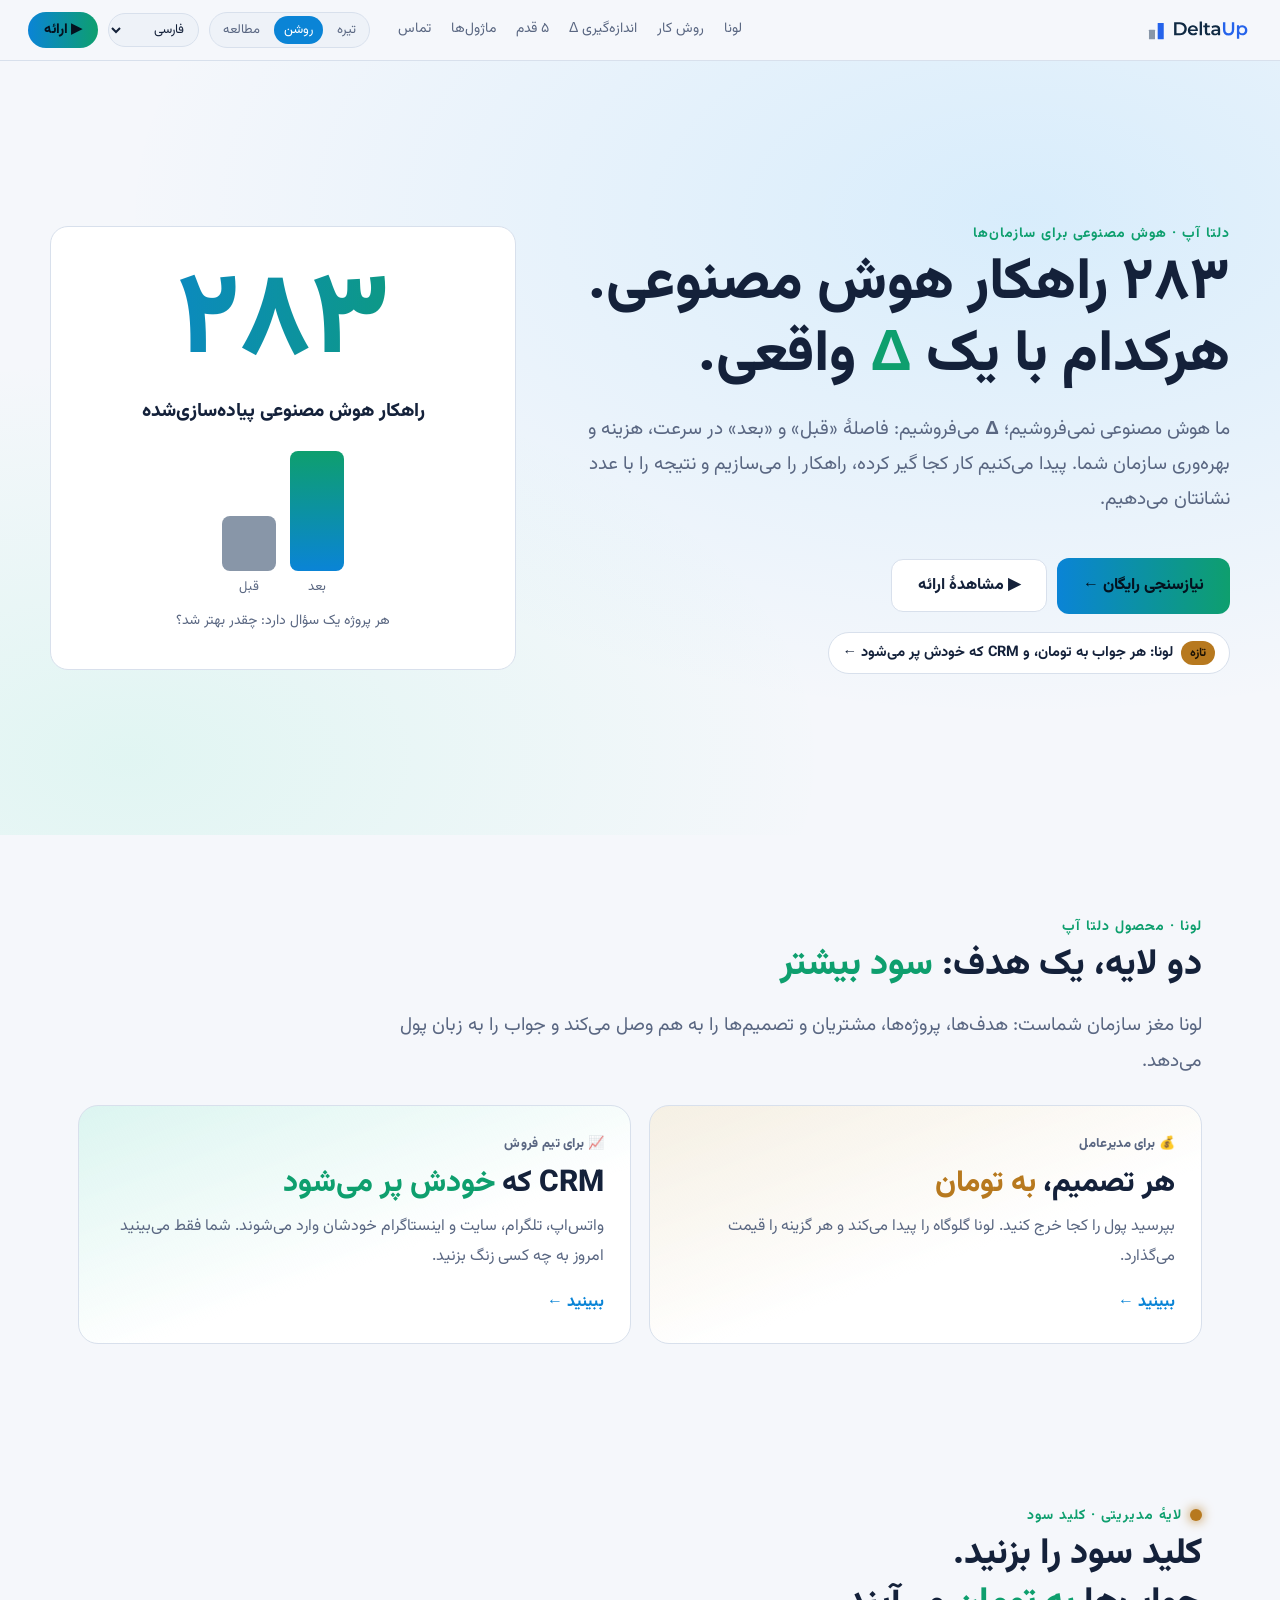
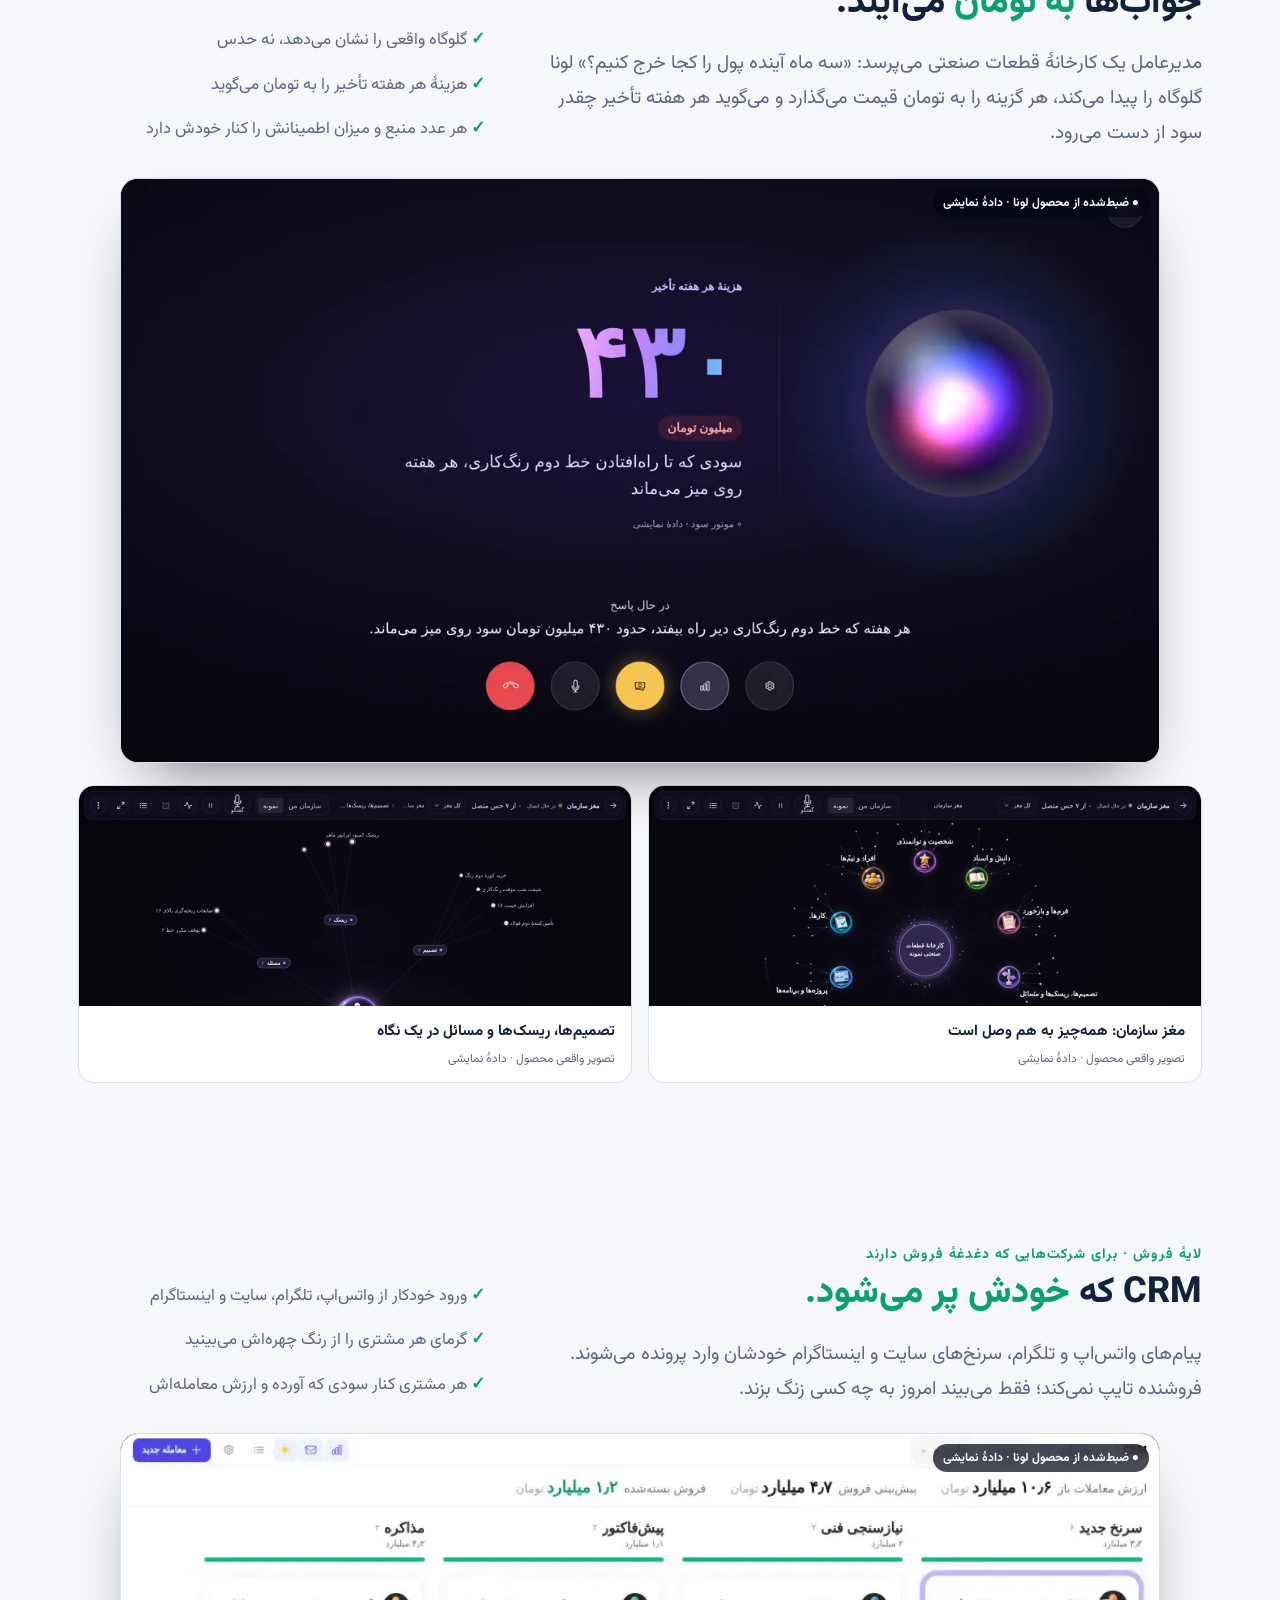
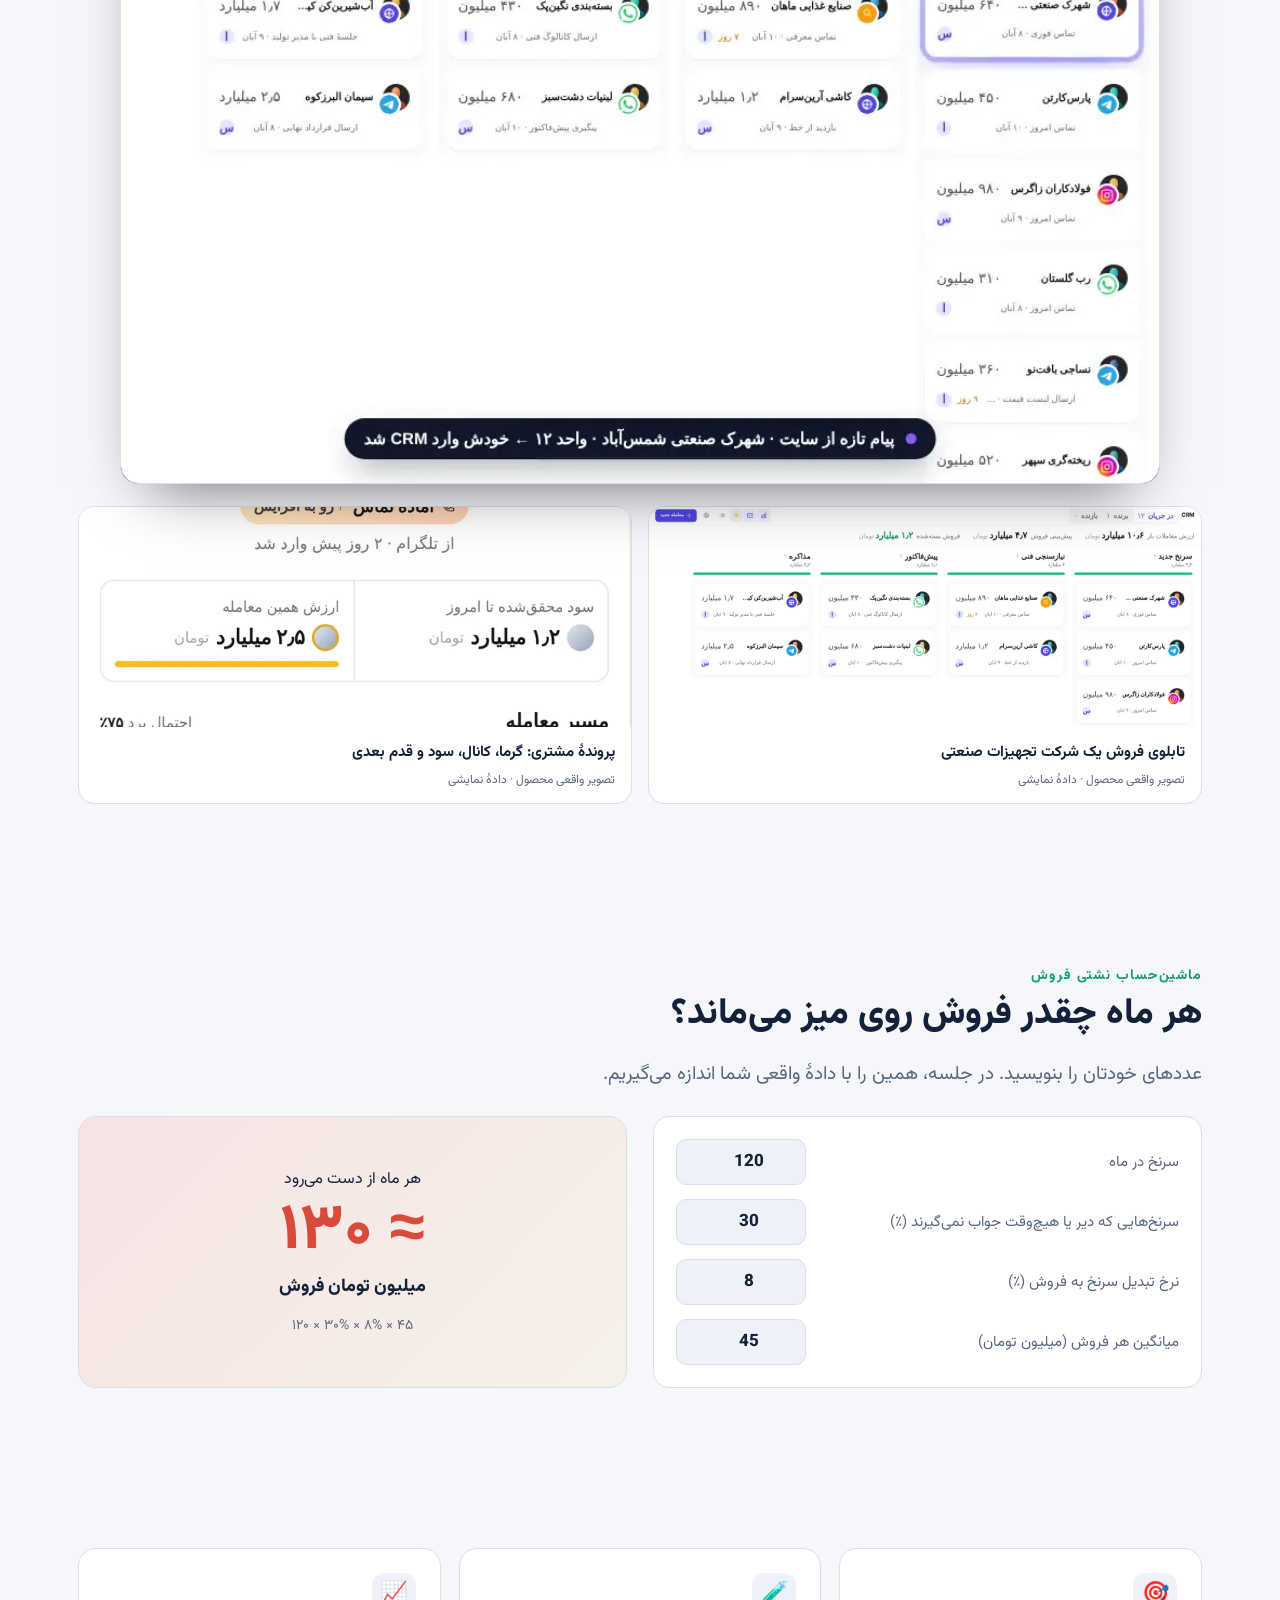
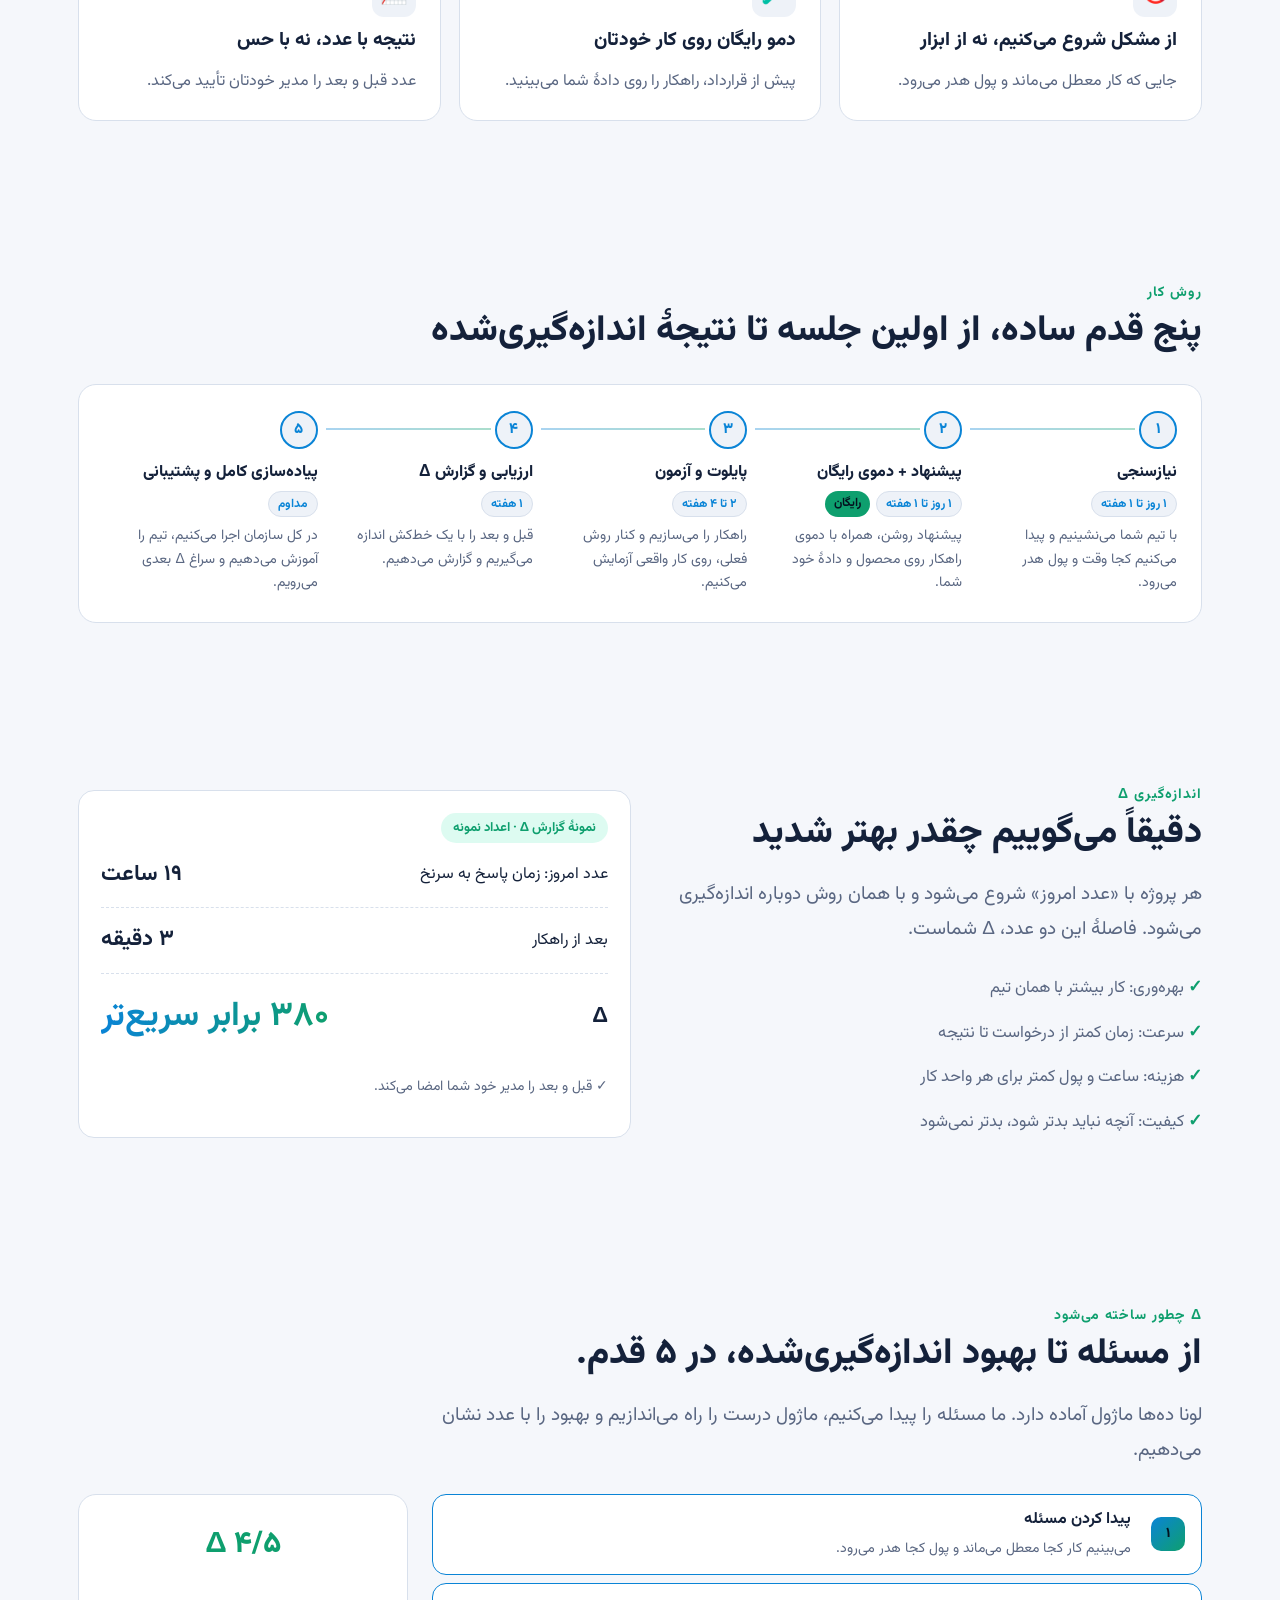
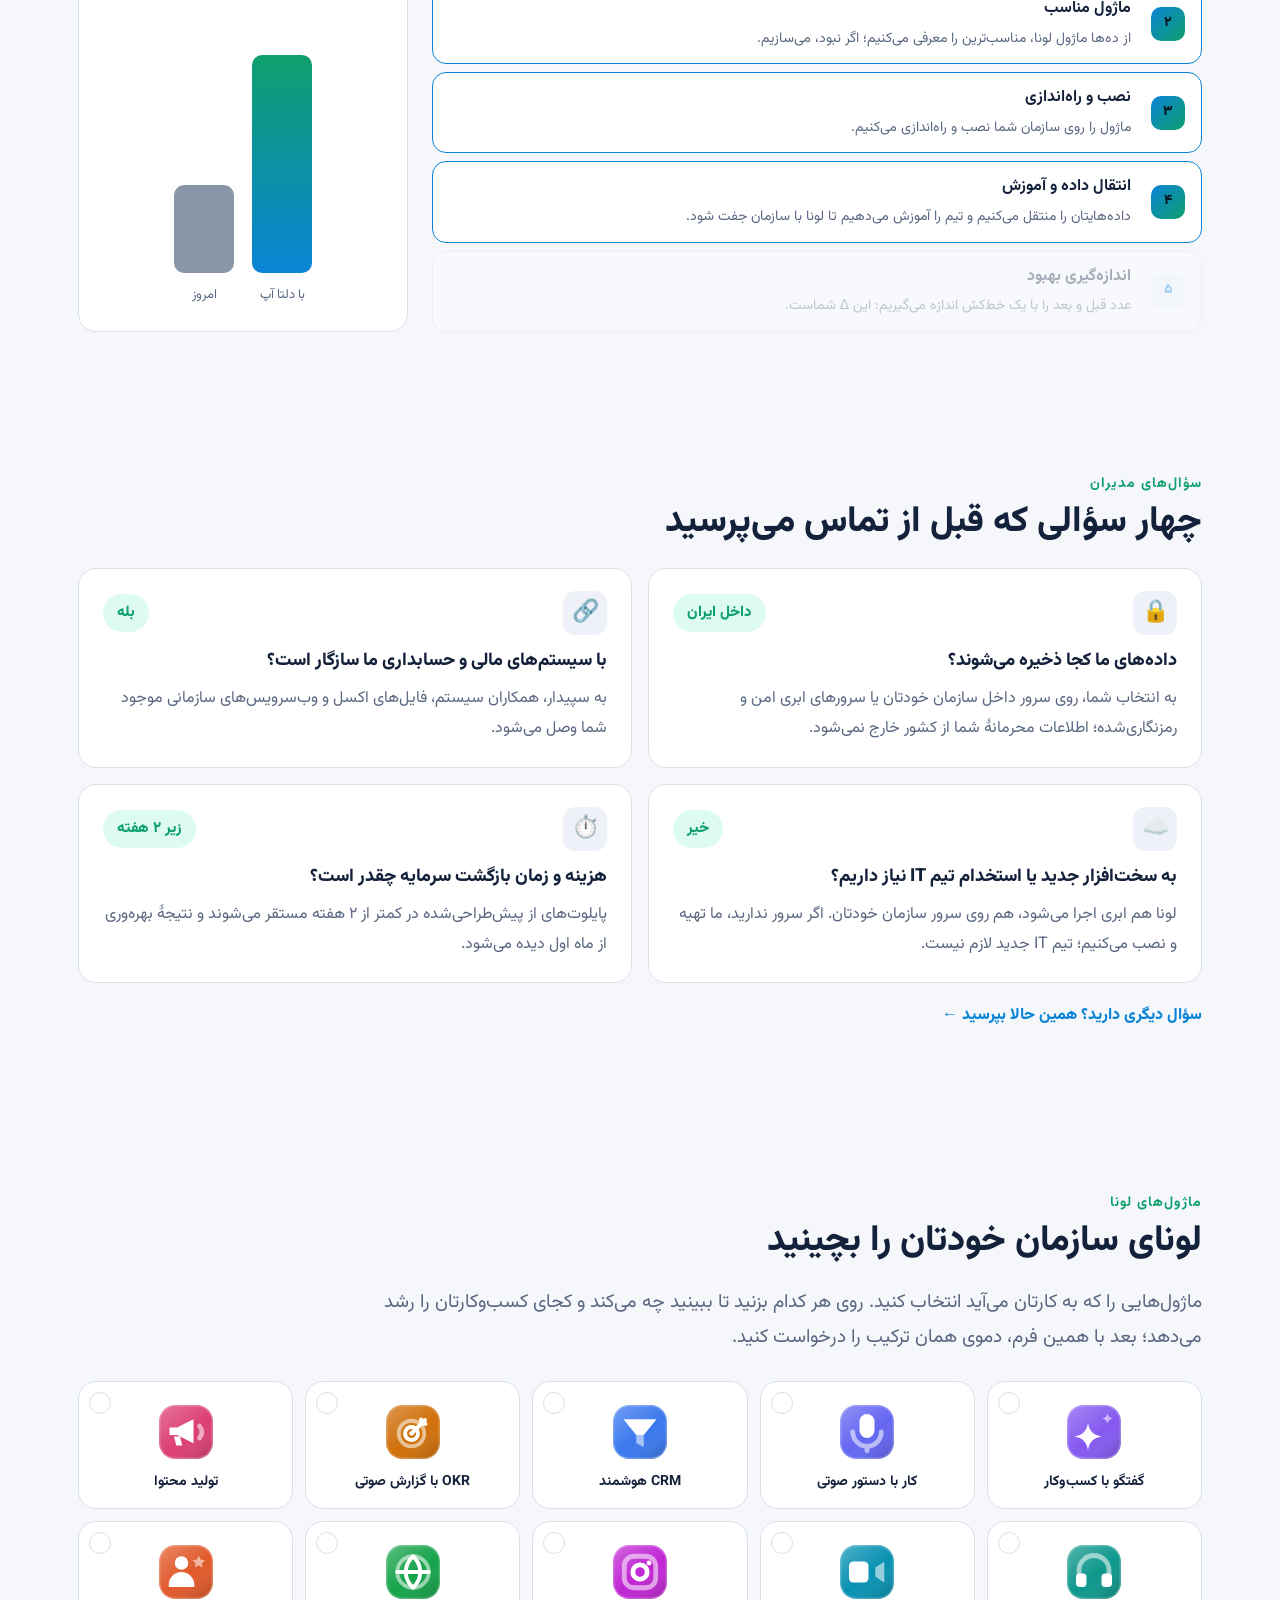
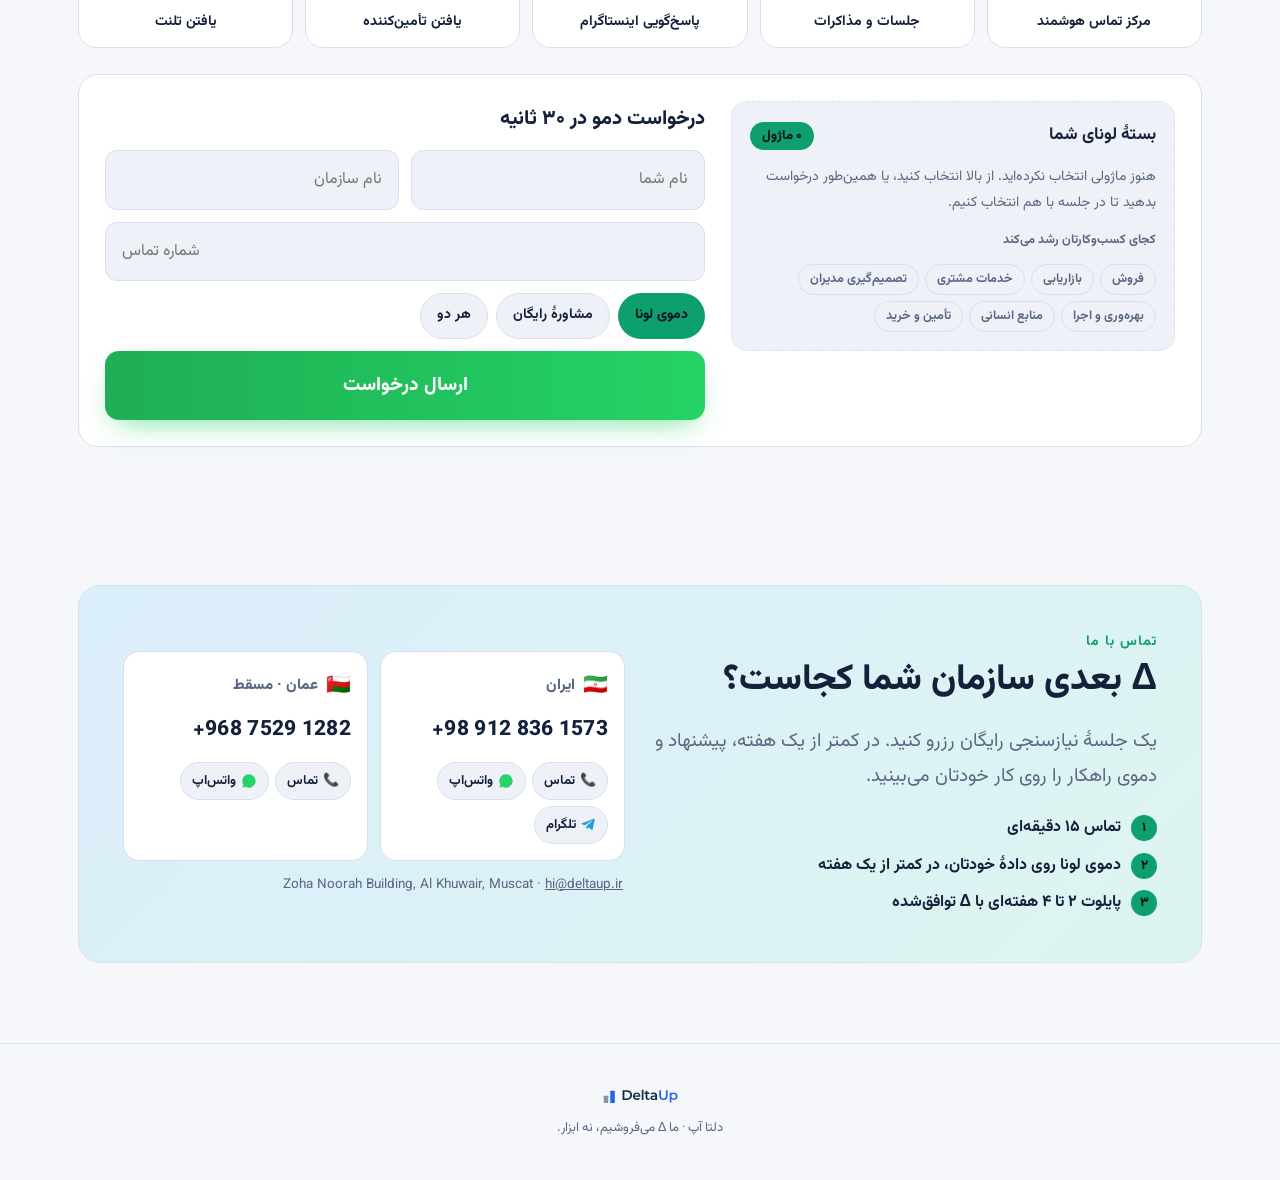
==== index.html @ 380f8ae2 "Home page: pick Luna modules above the demo form The demo form moves out of the contact card into a " ====
<!doctype html>
<html lang="fa" dir="rtl">
<head>
<meta charset="utf-8">
<meta name="viewport" content="width=device-width,initial-scale=1,viewport-fit=cover">
<title>DeltaUp · دلتا آپ</title>
<meta name="theme-color" content="#0b1220">
<style>
@font-face{font-family:"Vazirmatn";font-style:normal;font-display:swap;font-weight:100 900;src:url([data-uri]) format("woff2");unicode-range:U+0600-06FF,U+0750-077F,U+0870-088E,U+0890-0891,U+0897-08E1,U+08E3-08FF,U+200C-200E,U+2010-2011,U+204F,U+2E41,U+FB50-FDFF,U+FE70-FE74,U+FE76-FEFC}
@font-face{font-family:"Vazirmatn";font-style:normal;font-display:swap;font-weight:100 900;src:url([data-uri]) format("woff2");unicode-range:U+0000-00FF,U+0131,U+0152-0153,U+02BB-02BC,U+02C6,U+02DA,U+02DC,U+0304,U+0308,U+0329,U+2000-206F,U+20AC,U+2122,U+2191,U+2193,U+2212,U+2215,U+FEFF,U+FFFD}
@font-face{font-family:"Manrope";font-style:normal;font-display:swap;font-weight:200 800;src:url([data-uri]) format("woff2");unicode-range:U+0000-00FF,U+0131,U+0152-0153,U+02BB-02BC,U+02C6,U+02DA,U+02DC,U+0304,U+0308,U+0329,U+2000-206F,U+20AC,U+2122,U+2191,U+2193,U+2212,U+2215,U+FEFF,U+FFFD}
@font-face{font-family:"IBM Plex Sans";font-style:normal;font-display:swap;font-weight:400;src:url([data-uri]) format("woff2");unicode-range:U+0000-00FF,U+0131,U+0152-0153,U+02BB-02BC,U+02C6,U+02DA,U+02DC,U+0304,U+0308,U+0329,U+2000-206F,U+20AC,U+2122,U+2191,U+2193,U+2212,U+2215,U+FEFF,U+FFFD}
@font-face{font-family:"IBM Plex Sans";font-style:normal;font-display:swap;font-weight:600;src:url([data-uri]) format("woff2");unicode-range:U+0000-00FF,U+0131,U+0152-0153,U+02BB-02BC,U+02C6,U+02DA,U+02DC,U+0304,U+0308,U+0329,U+2000-206F,U+20AC,U+2122,U+2191,U+2193,U+2212,U+2215,U+FEFF,U+FFFD}
@font-face{font-family:"IBM Plex Mono";font-style:normal;font-display:swap;font-weight:400;src:url([data-uri]) format("woff2");unicode-range:U+0000-00FF,U+0131,U+0152-0153,U+02BB-02BC,U+02C6,U+02DA,U+02DC,U+0304,U+0308,U+0329,U+2000-206F,U+20AC,U+2122,U+2191,U+2193,U+2212,U+2215,U+FEFF,U+FFFD}
@font-face{font-family:"IBM Plex Mono";font-style:normal;font-display:swap;font-weight:500;src:url([data-uri]) format("woff2");unicode-range:U+0000-00FF,U+0131,U+0152-0153,U+02BB-02BC,U+02C6,U+02DA,U+02DC,U+0304,U+0308,U+0329,U+2000-206F,U+20AC,U+2122,U+2191,U+2193,U+2212,U+2215,U+FEFF,U+FFFD}
@font-face{font-family:"IBM Plex Mono";font-style:normal;font-display:swap;font-weight:600;src:url([data-uri]) format("woff2");unicode-range:U+0000-00FF,U+0131,U+0152-0153,U+02BB-02BC,U+02C6,U+02DA,U+02DC,U+0304,U+0308,U+0329,U+2000-206F,U+20AC,U+2122,U+2191,U+2193,U+2212,U+2215,U+FEFF,U+FFFD}
@font-face{font-family:"IBM Plex Mono";font-style:normal;font-display:swap;font-weight:700;src:url([data-uri]) format("woff2");unicode-range:U+0000-00FF,U+0131,U+0152-0153,U+02BB-02BC,U+02C6,U+02DA,U+02DC,U+0304,U+0308,U+0329,U+2000-206F,U+20AC,U+2122,U+2191,U+2193,U+2212,U+2215,U+FEFF,U+FFFD}
:root{--bg:#0b1220;--panel:#121b2e;--panel2:#18233a;--line:#26334f;--text:#e8edf7;--mute:#93a1bd;--acc:#3fb6ff;--acc2:#2ee6a6;--warn:#ff7a6b;--gold:#f5c86a;--logo-word:#ffffff;--logo-blue:#69A5FF;--logo-grey:#9CAFC7}
html[data-theme=light]{--bg:#f5f7fb;--panel:#ffffff;--panel2:#eef2f8;--line:#d8e0ec;--text:#14213a;--mute:#5a6782;--acc:#0a84d6;--acc2:#0e9f6e;--warn:#d94a3a;--gold:#b7791f;--logo-word:#102A43;--logo-blue:#2563EB;--logo-grey:#8896A8}
html[data-theme=read]{--bg:#f6efe2;--panel:#fbf6ec;--panel2:#f0e6d4;--line:#e0d3bb;--text:#3a2f22;--mute:#6e604c;--acc:#8a5a2b;--acc2:#5f7a3a;--warn:#a8443a;--gold:#9a6b14;--logo-word:#3a2f22;--logo-blue:#8a5a2b;--logo-grey:#b5a68c}
html[data-theme=light] header.top{background:rgba(245,247,251,.92)}
html[data-theme=read] header.top{background:rgba(246,239,226,.94)}
html[data-theme=read] body{font-size:18px;line-height:2.05}html[data-theme=read] section{max-width:960px}
html[data-theme=read] .hero{background:none}html[data-theme=read] .ico{filter:grayscale(.6)}
*{box-sizing:border-box}
html{scroll-behavior:smooth}
body{margin:0;background:var(--bg);color:var(--text);font-family:"Vazirmatn","Segoe UI",Tahoma,sans-serif;line-height:1.85;text-rendering:optimizeLegibility}
body.en{font-family:"Manrope","Vazirmatn","Segoe UI",sans-serif;line-height:1.7}
button,select,input,table{font-family:inherit}
body.fa .ar,body.fa .en,body.fa .de,body.fa .fr,body.ar .fa,body.ar .en,body.ar .de,body.ar .fr,body.en .fa,body.en .ar,body.en .de,body.en .fr,body.de .fa,body.de .ar,body.de .en,body.de .fr,body.fr .fa,body.fr .ar,body.fr .en,body.fr .de{display:none!important}
body.de,body.fr{font-family:"Manrope","Vazirmatn","Segoe UI",sans-serif;line-height:1.7}
.ltr{direction:ltr;unicode-bidi:isolate;display:inline-block}
a{color:var(--acc)}
header.top{position:sticky;top:0;z-index:20;display:flex;align-items:center;gap:18px;padding:12px 28px;background:rgba(11,18,32,.88);backdrop-filter:blur(8px);border-bottom:1px solid var(--line)}
.logo{height:32px;width:auto;display:block}
nav{display:flex;margin-inline-start:auto}
nav a{color:var(--mute);text-decoration:none;margin:0 10px;font-size:14px}nav a:hover{color:var(--text)}
.tools{display:flex;gap:10px;align-items:center}
.seg{display:flex;gap:4px;background:var(--panel2);border:1px solid var(--line);border-radius:20px;padding:3px}
.seg button{border:0;background:none;color:var(--mute);border-radius:16px;padding:4px 10px;cursor:pointer;font-size:13px}
.seg button.on{background:var(--acc);color:#fff}
.lsel{background:var(--panel2);color:var(--text);border:1px solid var(--line);border-radius:20px;padding:5px 10px;font-size:13px;cursor:pointer;max-width:110px}
.pbtn{border:0;border-radius:20px;padding:7px 16px;cursor:pointer;font-weight:800;font-size:14px;background:linear-gradient(90deg,var(--acc),var(--acc2));color:#04121f}
@media(max-width:1100px){nav{display:none}.tools{margin-inline-start:auto}}
@media(max-width:640px){#themes{display:none}}
section{max-width:1180px;margin:0 auto;padding:80px 28px}
h1{font-size:clamp(34px,5vw,58px);line-height:1.25;margin:0 0 18px}
h2{font-size:clamp(26px,3vw,36px);margin:0 0 10px;line-height:1.35}
h1,h2,h3,h4{font-weight:800;letter-spacing:0}
.d{color:var(--acc2)}
.kicker{color:var(--acc2);font-weight:700;letter-spacing:1px;font-size:14px;text-transform:uppercase}
.lead{font-size:19px;color:var(--mute);max-width:820px}
.hero{min-height:86vh;display:grid;grid-template-columns:1.3fr .9fr;gap:40px;align-items:center;background:radial-gradient(900px 500px at 80% 20%,rgba(63,182,255,.16),transparent),radial-gradient(700px 400px at 10% 90%,rgba(46,230,166,.10),transparent);max-width:none;padding-inline:max(28px,calc((100vw - 1180px)/2))}
@media(max-width:900px){.hero{grid-template-columns:1fr}}
.btn{display:inline-block;background:linear-gradient(90deg,var(--acc),var(--acc2));color:#04121f;font-weight:800;padding:13px 26px;border-radius:12px;text-decoration:none;margin-top:22px;border:0;cursor:pointer;font-size:16px}
.btn.ghost{background:var(--panel);color:var(--text);border:1px solid var(--line);margin-inline-start:10px}
.grid{display:grid;gap:18px}.g2{grid-template-columns:repeat(auto-fit,minmax(320px,1fr))}.g3{grid-template-columns:repeat(auto-fit,minmax(280px,1fr))}
.card{background:var(--panel);border:1px solid var(--line);border-radius:18px;padding:24px}
.card h3{margin:6px 0 8px;font-size:19px}.card p{margin:0;color:var(--mute)}
.ico{width:44px;height:44px;border-radius:12px;display:grid;place-items:center;font-size:22px;background:var(--panel2)}
.big{text-align:center;padding:34px}
.big .n{font-size:clamp(76px,9vw,116px);font-weight:800;line-height:1.1;background:linear-gradient(90deg,var(--acc),var(--acc2));-webkit-background-clip:text;background-clip:text;color:transparent}
.big .t{font-weight:800;font-size:19px;margin-top:6px}
.bars{display:flex;align-items:flex-end;justify-content:center;gap:14px;height:120px;margin:22px 0 4px;direction:ltr}
.bars i{display:block;width:54px;border-radius:8px}.bars .g{height:46%;background:var(--logo-grey)}.bars .bl{height:100%;background:linear-gradient(0deg,var(--acc),var(--acc2));animation:grow 1.6s cubic-bezier(.2,.8,.2,1) both}
@keyframes grow{from{height:46%}}
.blab{display:flex;justify-content:center;gap:14px;font-size:13px;color:var(--mute);direction:ltr}.blab span{width:54px;text-align:center}
.sub{color:var(--mute);font-size:14px}
ul.chk{padding:0;list-style:none;margin:14px 0 0}ul.chk li{padding:7px 0;color:var(--mute);font-size:16.5px}ul.chk li:before{content:"✓ ";color:var(--acc2);font-weight:800}
/* process: compact numbered stepper */
.steps{list-style:none;margin:28px 0 0;padding:26px 24px;display:grid;grid-template-columns:repeat(5,1fr);counter-reset:s;background:var(--panel);border:1px solid var(--line);border-radius:18px}
.step{position:relative;padding-inline-end:18px;counter-increment:s}
.step:before{content:counter(s);position:relative;z-index:1;display:grid;place-items:center;width:34px;height:34px;border-radius:50%;background:var(--panel2);border:2px solid var(--acc);color:var(--acc);font-weight:800;font-size:15px}
body.fa .step:before{content:counter(s,persian)}body.ar .step:before{content:counter(s,arabic-indic)}
.step:after{content:"";position:absolute;top:17px;inset-inline-start:42px;inset-inline-end:8px;height:2px;background:linear-gradient(90deg,var(--acc),var(--acc2));opacity:.35}
.step:last-child:after{display:none}
.step h3{font-size:16px;margin:12px 0 6px;line-height:1.5}
.step .meta{display:flex;flex-wrap:wrap;gap:6px}
.step .dur,.step .free{font-size:12px;font-weight:700;border-radius:20px;padding:1px 9px;white-space:nowrap}
.step .dur{color:var(--acc);background:var(--panel2);border:1px solid var(--line)}
.step .free{background:var(--acc2);color:#04121f}
.step p{margin:8px 0 0;font-size:14px;color:var(--mute);line-height:1.7}
@media(max-width:900px){.steps{grid-template-columns:1fr;gap:20px}.step{padding-inline-start:50px;padding-inline-end:0}.step:before{position:absolute;inset-inline-start:0;top:0}.step h3{margin-top:4px}.step:after{top:40px;bottom:-16px;inset-inline-start:16px;inset-inline-end:auto;width:2px;height:auto}}
/* measure */
.pane{background:var(--panel);border:1px solid var(--line);border-radius:16px;padding:22px}
.kv{display:flex;justify-content:space-between;align-items:center;font-size:16px;padding:12px 0;border-bottom:1px dashed var(--line)}.kv b{font-size:22px}
.kv.tot b{font-size:34px;background:linear-gradient(90deg,var(--acc),var(--acc2));-webkit-background-clip:text;background-clip:text;color:transparent}
.chip{display:inline-block;padding:3px 12px;border-radius:20px;font-weight:700;font-size:13px;background:rgba(46,230,166,.16);color:var(--acc2)}
/* cases */
.case{display:flex;flex-direction:column;transition:transform .2s}.case:hover{transform:translateY(-3px)}
.case .ar2{font-size:13px;font-weight:800;color:var(--acc);letter-spacing:.3px}
.ba{display:grid;grid-template-columns:1fr auto 1fr;align-items:center;gap:8px;background:var(--panel2);border-radius:12px;padding:12px;margin-top:auto}
.ba div{text-align:center}.ba small{display:block;color:var(--mute);font-size:12px}.ba b{font-size:19px}.ba .af b{color:var(--acc2)}.ba .arw{color:var(--mute)}
.cd{margin-top:12px;font-weight:800;color:var(--acc2)}
.note{color:var(--mute);font-size:13.5px;margin-top:14px}
/* layers */
.lay{display:grid;grid-template-columns:1.4fr .6fr;gap:24px;margin-top:26px}
@media(max-width:900px){.lay{grid-template-columns:1fr}}
.lay ol{list-style:none;margin:0;padding:0;display:grid;gap:8px}
.lay li{display:grid;grid-template-columns:40px 1fr;gap:14px;align-items:center;background:var(--panel);border:1px solid var(--line);border-radius:14px;padding:10px 16px;opacity:.35;transition:opacity .4s,border-color .4s;cursor:pointer}
.lay li.on{opacity:1;border-color:var(--acc)}
.lay li .k{width:34px;height:34px;border-radius:10px;display:grid;place-items:center;font-weight:800;background:var(--panel2);color:var(--acc)}
.lay li.on .k{background:linear-gradient(135deg,var(--acc),var(--acc2));color:#04121f}
.lay li b{display:block}.lay li span{color:var(--mute);font-size:14px}
.meter{display:flex;flex-direction:column;align-items:center;justify-content:flex-end;min-height:360px;position:relative}
.mbars{display:flex;align-items:flex-end;gap:18px;height:250px;direction:ltr}
.mbars i{display:block;width:60px;border-radius:10px}.mbars .g{height:35%;background:var(--logo-grey)}.mbars .bl{height:35%;background:linear-gradient(0deg,var(--acc),var(--acc2));transition:height .5s cubic-bezier(.2,.8,.2,1)}
.mlab{display:flex;gap:18px;margin-top:10px;font-size:13px;color:var(--mute);direction:ltr}.mlab span{width:60px;text-align:center}
.mcount{position:absolute;top:22px;font-size:30px;font-weight:800;color:var(--acc2);direction:ltr}
/* contact */
.contact{display:grid;grid-template-columns:1.2fr .8fr;gap:30px;align-items:center;background:linear-gradient(135deg,rgba(63,182,255,.14),rgba(46,230,166,.12));border:1px solid var(--line);border-radius:22px;padding:44px}
@media(max-width:900px){.contact{grid-template-columns:1fr;padding:28px}}
.cinfo{display:grid;gap:12px}
.cinfo a{display:flex;align-items:center;gap:14px;color:var(--text);text-decoration:none;background:var(--panel);border:1px solid var(--line);border-radius:14px;padding:14px 18px;font-weight:800;font-size:18px}
.cinfo a:hover{border-color:var(--acc)}
.cinfo small{display:block;color:var(--mute);font-weight:400;font-size:12.5px}
footer{text-align:center;color:var(--mute);padding:40px;font-size:13px;border-top:1px solid var(--line)}
/* presentation mode */
#pbar{display:none}
body.present header.top,body.present footer{display:none}
body.present{overflow:hidden}
body.present section{display:none!important;position:fixed;inset:0;margin:0;max-width:none;overflow:auto;padding:40px max(28px,calc((100vw - 1180px)/2)) 90px}
body.present section.cur{display:block!important;animation:fade .45s ease}
body.present section.hero.cur{display:grid!important;min-height:100vh}
@keyframes fade{from{opacity:0;transform:translateY(14px)}}
body.present #pbar{display:flex;position:fixed;bottom:18px;left:50%;transform:translateX(-50%);z-index:50;gap:10px;align-items:center;background:var(--panel2);border:1px solid var(--line);border-radius:30px;padding:8px 10px;box-shadow:0 10px 30px rgba(0,0,0,.25);direction:ltr}
#pbar button{background:var(--panel);color:var(--text);border:1px solid var(--line);border-radius:20px;width:38px;height:34px;cursor:pointer;font-size:16px}
#pbar .dots{display:flex;gap:6px}#pbar .dots i{width:8px;height:8px;border-radius:50%;background:var(--line);cursor:pointer}#pbar .dots i.on{background:var(--acc2);width:22px;border-radius:5px}
/* Luna */
.newpill{display:inline-flex;align-items:center;gap:8px;margin-top:18px;padding:7px 14px;border-radius:30px;border:1px solid var(--line);background:var(--panel);color:var(--text);text-decoration:none;font-size:14.5px;font-weight:700}
.newpill b{background:var(--gold);color:#1a1205;border-radius:20px;padding:1px 9px;font-size:12px}
.newpill:hover{border-color:var(--acc)}
.doors{display:grid;grid-template-columns:1fr 1fr;gap:18px;margin-top:26px}
.door{display:block;text-decoration:none;color:var(--text);background:var(--panel);border:1px solid var(--line);border-radius:20px;padding:26px;position:relative;overflow:hidden;transition:transform .2s,border-color .2s}
.door:hover{transform:translateY(-3px);border-color:var(--acc)}
.door .who{font-size:13px;font-weight:800;letter-spacing:.3px;color:var(--mute)}
.door h3{font-size:clamp(22px,2.6vw,30px);margin:8px 0 8px;line-height:1.35}
.door p{margin:0;color:var(--mute)}
.door .go{display:inline-block;margin-top:16px;font-weight:800;color:var(--acc)}
.door.money{background:linear-gradient(160deg,rgba(245,200,106,.16),var(--panel) 60%)}
.door.money h3 .d{color:var(--gold)}
.door.sales{background:linear-gradient(160deg,rgba(46,230,166,.13),var(--panel) 60%)}
.ltext{display:grid;grid-template-columns:1.25fr .75fr;gap:12px 40px;align-items:end}
.ltext .lead{margin-bottom:0}
.ltext ul.chk{margin:0}
.lvid{margin:26px auto 0;max-width:1040px;cursor:zoom-in;position:relative;border-radius:18px;overflow:hidden;border:1px solid var(--line);background:#0b0a1a;box-shadow:0 30px 60px -30px rgba(0,0,0,.6)}
.lvid video{display:block;width:100%;height:auto;aspect-ratio:16/9;object-fit:cover}
#sales .lvid video{aspect-ratio:8/5;background:#f8fafc}
.lsnd{position:absolute;bottom:12px;inset-inline-end:12px;width:42px;height:42px;border-radius:50%;border:0;background:rgba(4,8,20,.72);color:#fff;font-size:18px;cursor:pointer;backdrop-filter:blur(6px)}
.ltag{position:absolute;top:10px;inset-inline-start:10px;background:rgba(4,8,20,.72);color:#fff;font-size:12px;font-weight:700;border-radius:20px;padding:3px 10px;backdrop-filter:blur(6px)}
.lgal{display:grid;grid-template-columns:1fr 1fr;gap:16px;margin-top:22px}
.lshot{margin:0;background:var(--panel);border:1px solid var(--line);border-radius:16px;overflow:hidden;cursor:zoom-in;transition:transform .2s,border-color .2s}
.lshot:hover,.lshot:focus{transform:translateY(-2px);border-color:var(--acc);outline:none}
.lshot img{display:block;width:100%;height:220px;object-fit:cover;object-position:top}
.lshot img[src$="crm-panel.webp"]{object-position:center 58%}
.lshot figcaption{padding:12px 16px;font-weight:700;font-size:15px}
.lshot small{display:block;color:var(--mute);font-weight:400;font-size:12px;margin-top:2px}
.money-k{display:inline-block;width:12px;height:12px;border-radius:50%;background:var(--gold);box-shadow:0 0 12px var(--gold);margin-inline-end:8px;vertical-align:middle}
@media(max-width:900px){.doors,.ltext,.lgal{grid-template-columns:1fr}.lshot img{height:auto;max-height:300px}}
/* leak calculator */
.leak{display:grid;grid-template-columns:1fr 1fr;gap:26px;align-items:stretch;margin-top:24px}
.leak .pane{display:grid;gap:14px}
.leak label{display:grid;grid-template-columns:1fr 130px;gap:12px;align-items:center;font-size:15px;color:var(--mute)}
.leak input{width:100%;background:var(--panel2);color:var(--text);border:1px solid var(--line);border-radius:10px;padding:9px 12px;font-size:17px;font-weight:800;text-align:center;font-family:inherit}
.leak input:focus{outline:2px solid var(--acc);border-color:transparent}
.leak .res{display:flex;flex-direction:column;justify-content:center;text-align:center;background:linear-gradient(135deg,rgba(255,122,107,.16),rgba(245,200,106,.12));border:1px solid var(--line);border-radius:18px;padding:28px}
.leak .res .big{font-size:clamp(40px,6vw,64px);font-weight:800;line-height:1.2;color:var(--warn);padding:0}
.leak .res .unit{font-weight:800;font-size:18px}
.leak .res .f{color:var(--mute);font-size:14px;margin-top:10px;direction:ltr;unicode-bidi:isolate}
@media(max-width:900px){.leak{grid-template-columns:1fr}.leak label{grid-template-columns:1fr 110px}}
/* lightbox */
#lbox{position:fixed;inset:0;z-index:60;display:none;place-items:center;background:rgba(3,6,14,.86);padding:18px;cursor:zoom-out}
#lbox.on{display:grid}
#lbox img{max-width:min(1400px,100%);max-height:92vh;border-radius:12px;box-shadow:0 30px 80px rgba(0,0,0,.6)}
/* contact */
.nsteps{list-style:none;padding:0;margin:18px 0 0;display:grid;gap:8px}
.nsteps li{display:flex;gap:10px;align-items:center;color:var(--text);font-weight:700}
.nsteps li i{font-style:normal;display:grid;place-items:center;width:26px;height:26px;border-radius:50%;background:var(--acc2);color:#04121f;font-size:13px;font-weight:800;flex:none}
.contact{grid-template-columns:1fr}
.cinfo{grid-template-columns:repeat(4,1fr)}
.cinfo bdi{white-space:nowrap}
.cinfo a{font-size:16px;padding:12px 14px}
.cinfo a.wide{grid-column:span 2}
@media(max-width:1000px){.cinfo{grid-template-columns:1fr 1fr}}
.cinfo a.wa{border-color:rgba(37,211,102,.55)}
.cinfo a.tg{border-color:rgba(42,171,238,.55)}
@media(max-width:640px){.cinfo{grid-template-columns:1fr}.cinfo a.wide{grid-column:auto}.cinfo bdi{white-space:normal}}
/* mobile quick bar */
#qbar{display:none}
@media(max-width:760px){#qbar{display:grid;grid-template-columns:repeat(3,1fr);gap:8px;position:fixed;inset-inline:10px;bottom:10px;z-index:40;padding:8px;border-radius:18px;background:rgba(11,18,32,.92);backdrop-filter:blur(10px);border:1px solid var(--line);box-shadow:0 12px 30px rgba(0,0,0,.35)}
#qbar a{display:flex;align-items:center;justify-content:center;gap:6px;border-radius:12px;padding:11px 6px;text-decoration:none;font-weight:800;font-size:14px;color:#fff}
#qbar .wa{background:#1fae54}#qbar .tg{background:#229ed9}#qbar .ph{background:var(--panel2);color:var(--text);border:1px solid var(--line)}
body{padding-bottom:84px}body.present{padding-bottom:0}}
body.present #qbar{display:none}
.ico-wa{background:#25d366!important}.ico-tg{background:#229ed9!important}
.lead-form{display:grid;gap:12px;background:var(--panel);border:1px solid var(--line);border-radius:20px;padding:22px;margin-bottom:18px}
.lf-title{font-weight:800;font-size:20px}
.lf-row{display:grid;grid-template-columns:1fr 1fr;gap:12px}
.lead-form input[type=text],.lead-form input:not([type]),.lead-form input[type=tel]{width:100%;background:var(--panel2);color:var(--text);border:1px solid var(--line);border-radius:12px;padding:14px 16px;font:inherit;font-size:16px}
.lead-form input:focus{outline:2px solid var(--acc);border-color:transparent}
.lead-form input.bad{border-color:var(--warn)}
.lf-chips{display:flex;flex-wrap:wrap;gap:8px}
.lf-chips input{position:absolute;opacity:0;pointer-events:none}
.lf-chips span>span{display:inline}
.lf-chips label>span{display:inline-block;padding:9px 16px;border-radius:30px;border:1px solid var(--line);background:var(--panel2);cursor:pointer;font-weight:700;font-size:14px}
.lf-chips input:checked+span{background:var(--acc2);color:#04121f;border-color:transparent}
.lf-send{display:flex;align-items:center;justify-content:center;gap:10px;border:0;border-radius:14px;padding:17px;font:inherit;font-size:19px;font-weight:800;color:#fff;background:linear-gradient(90deg,#1fae54,#25d366);cursor:pointer;box-shadow:0 12px 30px -12px rgba(37,211,102,.7);transition:transform .15s}
.lf-send:hover{transform:translateY(-2px)}
.lf-alt{justify-self:center;color:var(--acc);font-size:14px;font-weight:700}
.lf-msg{margin:0;text-align:center;color:var(--acc2);font-weight:700}
.lf-ok{display:grid;gap:8px;padding:22px;border-radius:16px;background:linear-gradient(135deg,rgba(46,230,166,.18),rgba(63,182,255,.14));border:1px solid var(--acc2);color:var(--text);animation:fade .45s ease}
.lf-ok b{font-size:21px;line-height:1.6}.lf-ok span{color:var(--mute);font-weight:600;line-height:1.9}
@media(max-width:640px){.lf-row{grid-template-columns:1fr}}
#faq{padding-top:60px}
.faq-grid{display:grid;grid-template-columns:1fr 1fr;gap:16px;margin-top:22px}
.faq-card{background:var(--panel);border:1px solid var(--line);border-radius:18px;padding:22px 24px;transition:transform .2s,border-color .2s}
.faq-card:hover{transform:translateY(-2px);border-color:var(--acc2)}
.faq-top{display:flex;align-items:center;justify-content:space-between;gap:12px;margin-bottom:12px}
.faq-ico{width:44px;height:44px;border-radius:12px;display:grid;place-items:center;font-size:22px;background:var(--panel2)}
.faq-a{font-weight:800;font-size:15px;padding:5px 14px;border-radius:30px;background:rgba(46,230,166,.16);color:var(--acc2);white-space:nowrap}
.faq-card h3{margin:0 0 8px;font-size:18px;line-height:1.6}
.faq-card p{margin:0;color:var(--mute);line-height:1.9}
.faq-cta{display:inline-block;margin-top:18px;font-weight:800;color:var(--acc);text-decoration:none}
@media(max-width:800px){.faq-grid{grid-template-columns:1fr}}
.contact{grid-template-columns:1fr 1fr!important;align-items:start}
.contact .lead-form{margin-bottom:0}
.cquick{display:flex;flex-wrap:wrap;gap:8px;margin-top:26px}
.cq{display:inline-flex;align-items:center;gap:7px;padding:9px 15px;border-radius:30px;border:1px solid var(--line);background:var(--panel);color:var(--text);text-decoration:none;font-weight:700;font-size:14px;transition:border-color .2s,transform .2s}
.cq:hover{border-color:var(--acc);transform:translateY(-1px)}
.cq.wa svg{fill:#25d366}.cq.tg svg{fill:#229ed9}
.cmeta{margin:12px 2px 0;font-size:13.5px;color:var(--mute)}
.cmeta a{color:var(--mute)}
@media(max-width:900px){.contact{grid-template-columns:1fr!important}}
.cboth{display:grid;grid-template-columns:1fr 1fr;gap:12px;margin-top:24px}
.cc{background:var(--panel);border:1px solid var(--line);border-radius:16px;padding:16px}
.cc-h{display:flex;align-items:center;gap:8px;font-weight:800;font-size:15px;color:var(--mute)}
.cc-flag{font-size:20px}
.cc-num{display:block;margin:6px 0 12px;font-size:21px;font-weight:800;color:var(--text);text-decoration:none;letter-spacing:.3px}
.cc-b{display:flex;flex-wrap:wrap;gap:6px}
.cb{display:inline-flex;align-items:center;gap:5px;padding:6px 11px;border-radius:30px;border:1px solid var(--line);background:var(--panel2);color:var(--text);text-decoration:none;font-weight:700;font-size:13px}
.cb:hover{border-color:var(--acc)}
.cb.wa svg{fill:#25d366;width:16px;height:16px}.cb.tg svg{fill:#229ed9;width:15px;height:15px}
@media(max-width:520px){.cboth{grid-template-columns:1fr}}
/* module builder: Luna modules picked above the demo form */
#build{padding-bottom:40px}
.bld-grid{display:grid;grid-template-columns:repeat(5,minmax(0,1fr));grid-auto-flow:row dense;gap:12px;margin-top:26px}
.bt{position:relative;display:flex;flex-direction:column;align-items:center;gap:10px;padding:20px 10px 14px;border-radius:18px;border:1.5px solid var(--line);background:var(--panel);color:var(--text);cursor:pointer;font:inherit;font-weight:700;font-size:14px;line-height:1.55;text-align:center;transition:transform .15s,border-color .15s,box-shadow .15s}
.bt:hover{transform:translateY(-3px);border-color:var(--acc)}
.bt svg{width:60px;height:60px;flex:none}
.bt[aria-pressed=true]{border-color:var(--acc2);background:linear-gradient(180deg,rgba(46,230,166,.12),rgba(46,230,166,0) 70%),var(--panel);box-shadow:0 12px 28px -16px rgba(14,159,110,.7)}
.bt .ck{position:absolute;top:10px;inset-inline-end:10px;width:22px;height:22px;border-radius:50%;border:1.5px solid var(--line);display:grid;place-items:center;font-style:normal;font-size:12px;font-weight:800;color:transparent}
.bt[aria-pressed=true] .ck{background:var(--acc2);border-color:var(--acc2);color:#04121f}
.bt.open,.bt:focus-visible{outline:2px solid var(--acc);outline-offset:2px}
.binfo{grid-column:1/-1;position:relative;display:grid;grid-template-columns:auto minmax(0,1fr);gap:4px 20px;padding:24px;border-radius:18px;background:var(--panel);border:1.5px solid var(--acc);animation:fade .3s ease}
.binfo>svg{width:68px;height:68px}
.binfo h3{margin:0 0 4px;font-size:20px;line-height:1.5;padding-inline-end:34px}
.binfo p{margin:8px 0 0;color:var(--mute);line-height:1.95}
.bi-x{position:absolute;top:12px;inset-inline-end:12px;width:32px;height:32px;border-radius:50%;border:1px solid var(--line);background:var(--panel2);color:var(--mute);font-size:18px;line-height:1;cursor:pointer}
.bi-tags,.bp-areas{display:flex;flex-wrap:wrap;gap:6px}
.bi-tags span{padding:2px 10px;border-radius:20px;background:rgba(46,230,166,.16);color:var(--acc2);font-size:12.5px;font-weight:800}
.bi-two{display:grid;grid-template-columns:1fr 1fr;gap:10px;margin-top:14px}
.bi-two div{padding:12px 14px;border-radius:14px;background:var(--panel2);border:1px solid var(--line);line-height:1.85}
.bi-two small,.bi-src>small,.bp-al{display:block;color:var(--mute);font-size:12.5px;font-weight:700}
.bi-two b{font-size:15px}
.bi-src{margin-top:14px;padding:14px;border-radius:14px;border:1px dashed var(--acc);background:rgba(63,182,255,.06)}
.bi-ch{display:flex;flex-wrap:wrap;gap:8px;margin-top:8px}
.bsrc{position:relative;display:inline-flex}
.bsrc input{position:absolute;opacity:0;pointer-events:none}
.bsrc span,.bown{display:inline-flex;align-items:center;gap:6px;padding:7px 14px;border-radius:30px;border:1px solid var(--line);background:var(--panel);color:var(--text);cursor:pointer;font:inherit;font-weight:700;font-size:13.5px}
.bsrc input:checked+span,.bown{background:var(--acc2);color:#04121f;border-color:transparent}
.bsrc input:focus-visible+span{outline:2px solid var(--acc);outline-offset:2px}
.bi-own{display:flex;gap:8px;margin-top:10px}
.bi-own input{flex:1;min-width:0;background:var(--panel);color:var(--text);border:1px solid var(--line);border-radius:12px;padding:9px 12px;font:inherit;font-size:15px}
.bi-own input:focus{outline:2px solid var(--acc);border-color:transparent}
.bi-own button{border:1px solid var(--acc);background:none;color:var(--acc);border-radius:12px;padding:0 14px;font:inherit;font-weight:800;cursor:pointer;white-space:nowrap}
.bi-add{justify-self:start;margin-top:16px;border:0;border-radius:12px;padding:11px 20px;font:inherit;font-weight:800;font-size:15px;cursor:pointer;background:linear-gradient(90deg,var(--acc),var(--acc2));color:#04121f}
.bi-add.on{background:var(--panel2);color:var(--text);border:1px solid var(--acc2)}
.bld-form{grid-template-columns:minmax(0,.85fr) minmax(0,1.15fr);gap:26px;align-items:start;margin-top:26px;padding:26px}
.bf-main{display:grid;gap:12px}
.bf-pack{display:grid;gap:12px;align-content:start;padding:18px;border-radius:16px;background:var(--panel2);border:1px dashed var(--line)}
.bp-h{display:flex;align-items:center;justify-content:space-between;gap:10px;font-size:17px}
.bp-n{padding:2px 12px;border-radius:20px;background:var(--acc2);color:#04121f;font-size:13px;font-weight:800;white-space:nowrap}
.bp-list{display:flex;flex-wrap:wrap;gap:6px}
.bp-i{display:inline-flex;align-items:center;gap:6px;padding:4px 6px;padding-inline-start:4px;border-radius:12px;background:var(--panel);border:1px solid var(--line);font-size:13.5px;font-weight:700;line-height:1.5}
.bp-i svg{width:24px;height:24px;flex:none}
.bp-i small{color:var(--mute);font-weight:600}
.bp-i button{border:0;background:none;color:var(--mute);font-size:16px;line-height:1;cursor:pointer;padding:2px 4px}
.bp-empty,.bp-note{margin:0;color:var(--mute);font-size:14px;line-height:1.9}
.bp-areas span{padding:3px 11px;border-radius:20px;border:1px solid var(--line);color:var(--mute);font-size:12.5px;font-weight:700;transition:background .2s,color .2s}
.bp-areas span.on{background:var(--acc2);border-color:transparent;color:#04121f}
.lead-form.sent{grid-template-columns:1fr}
.lead-form.sent .bf-pack,.lead-form.sent .bf-main>*:not(.lf-title):not(.lf-msg){display:none}
.contact{align-items:center!important}
.contact .cboth{margin-top:0}
@media(max-width:900px){.bld-grid{grid-template-columns:repeat(3,minmax(0,1fr))}.bld-form{grid-template-columns:minmax(0,1fr);padding:20px}}
@media(max-width:640px){.bld-grid{grid-template-columns:repeat(2,minmax(0,1fr));gap:10px}.bt{padding:16px 8px 12px;font-size:13.5px}.bt svg{width:52px;height:52px}.binfo{grid-template-columns:minmax(0,1fr);padding:20px 18px}.binfo>svg{width:52px;height:52px}.bi-two{grid-template-columns:1fr}.bi-add{justify-self:stretch}}
@media print{header.top,#pbar{display:none!important}*{-webkit-print-color-adjust:exact;print-color-adjust:exact}section{break-inside:avoid}}
</style>
</head>
<body class="fa">
<svg width="0" height="0" style="position:absolute" aria-hidden="true"><defs><linearGradient id="du-sheen" x1="6" y1="2" x2="34" y2="38" gradientUnits="userSpaceOnUse"><stop offset="0" stop-color="#fff" stop-opacity=".26"/><stop offset=".55" stop-color="#fff" stop-opacity="0"/><stop offset="1" stop-color="#000" stop-opacity=".18"/></linearGradient></defs><symbol id="du-logo" viewBox="0 0 538 160"><g transform="translate(8 32) scale(.42)"><rect x="40" y="112" width="72" height="112" rx="6" fill="var(--logo-grey)"/><rect x="144" y="32" width="72" height="192" rx="6" fill="var(--logo-blue)"/></g><path fill="var(--logo-word)" d="M150.648 41.599999999999994H178.8Q189.10399999999998 41.599999999999994 197.108 45.602Q205.112 49.604 209.52800000000002 56.918Q213.94400000000002 64.232 213.94400000000002 73.8Q213.94400000000002 83.368 209.52800000000002 90.68199999999999Q205.112 97.996 197.108 101.99799999999999Q189.10399999999998 106.0 178.8 106.0H150.648ZM178.248 95.88Q185.332 95.88 190.714 93.166Q196.096 90.452 198.994 85.438Q201.892 80.424 201.892 73.8Q201.892 67.176 198.994 62.162000000000006Q196.096 57.148 190.714 54.434Q185.332 51.72 178.248 51.72H162.608V95.88Z"/><path fill="var(--logo-word)" d="M269.336 85.116H230.788Q231.8 90.544 236.078 93.71799999999999Q240.356 96.892 246.704 96.892Q254.8 96.892 260.044 91.556L266.20799999999997 98.64Q262.896 102.596 257.836 104.62Q252.776 106.644 246.428 106.644Q238.332 106.644 232.168 103.424Q226.004 100.204 222.64600000000002 94.45400000000001Q219.288 88.70400000000001 219.288 81.436Q219.288 74.26 222.554 68.51Q225.82 62.76 231.61599999999999 59.54Q237.412 56.32 244.68 56.32Q251.856 56.32 257.514 59.494Q263.172 62.668 266.346 68.418Q269.52 74.168 269.52 81.712Q269.52 82.908 269.336 85.116ZM230.696 77.48H258.572Q257.836 72.144 254.06400000000002 68.83200000000001Q250.292 65.52000000000001 244.68 65.52000000000001Q239.16 65.52000000000001 235.34199999999998 68.786Q231.524 72.05199999999999 230.696 77.48Z"/><path fill="var(--logo-word)" d="M278.35999999999996 37.736000000000004H289.85999999999996V106.0H278.35999999999996Z"/><path fill="var(--logo-word)" d="M332.28 103.332Q330.256 104.988 327.35799999999995 105.816Q324.4599999999999 106.644 321.23999999999995 106.644Q313.14399999999995 106.644 308.72799999999995 102.412Q304.31199999999995 98.18 304.31199999999995 90.084V66.44H296.21599999999995V57.24H304.31199999999995V46.016H315.81199999999995V57.24H328.96799999999996V66.44H315.81199999999995V89.80799999999999Q315.81199999999995 93.396 317.55999999999995 95.28200000000001Q319.30799999999994 97.168 322.61999999999995 97.168Q326.4839999999999 97.168 329.05999999999995 95.144Z"/><path fill="var(--logo-word)" d="M380.67999999999995 77.20400000000001V106.0H369.82399999999996V100.02Q367.70799999999997 103.24 363.79799999999994 104.94200000000001Q359.8879999999999 106.644 354.36799999999994 106.644Q348.84799999999996 106.644 344.70799999999997 104.75800000000001Q340.5679999999999 102.872 338.31399999999996 99.51400000000001Q336.05999999999995 96.156 336.05999999999995 91.924Q336.05999999999995 85.3 340.98199999999997 81.298Q345.90399999999994 77.29599999999999 356.4839999999999 77.29599999999999H369.17999999999995V76.56Q369.17999999999995 71.408 366.09799999999996 68.648Q363.01599999999996 65.888 356.94399999999996 65.888Q352.8039999999999 65.888 348.8019999999999 67.176Q344.79999999999995 68.464 342.03999999999996 70.76400000000001L337.5319999999999 62.392Q341.39599999999996 59.448 346.82399999999996 57.884Q352.25199999999995 56.32 358.32399999999996 56.32Q369.17999999999995 56.32 374.92999999999995 61.518Q380.67999999999995 66.71600000000001 380.67999999999995 77.20400000000001ZM369.17999999999995 90.636V84.932H357.31199999999995Q347.3759999999999 84.932 347.3759999999999 91.464Q347.3759999999999 94.592 349.8599999999999 96.432Q352.34399999999994 98.272 356.75999999999993 98.272Q361.08399999999995 98.272 364.44199999999995 96.29400000000001Q367.79999999999995 94.316 369.17999999999995 90.636Z"/><path fill="var(--logo-blue)" d="M394.75199999999995 77.94V41.599999999999994H406.71199999999993V77.48Q406.71199999999993 96.432 423.08799999999997 96.432Q439.37199999999996 96.432 439.37199999999996 77.48V41.599999999999994H451.14799999999997V77.94Q451.14799999999997 91.924 443.74199999999996 99.422Q436.33599999999996 106.92 422.9959999999999 106.92Q409.65599999999995 106.92 402.20399999999995 99.422Q394.75199999999995 91.924 394.75199999999995 77.94Z"/><path fill="var(--logo-blue)" d="M516.752 81.436Q516.752 88.888 513.5319999999999 94.638Q510.3119999999999 100.388 504.6539999999999 103.516Q498.9959999999999 106.644 491.81999999999994 106.644Q481.8839999999999 106.644 476.0879999999999 100.02V123.848H464.5879999999999V56.872H475.53599999999994V63.312Q478.3879999999999 59.816 482.57399999999996 58.068Q486.75999999999993 56.32 491.81999999999994 56.32Q498.9959999999999 56.32 504.6539999999999 59.448Q510.3119999999999 62.576 513.5319999999999 68.28Q516.752 73.98400000000001 516.752 81.436ZM505.0679999999999 81.436Q505.0679999999999 74.536 500.97399999999993 70.304Q496.87999999999994 66.072 490.5319999999999 66.072Q486.39199999999994 66.072 483.0799999999999 67.958Q479.7679999999999 69.844 477.8359999999999 73.34Q475.90399999999994 76.836 475.90399999999994 81.436Q475.90399999999994 86.036 477.8359999999999 89.53200000000001Q479.7679999999999 93.028 483.0799999999999 94.914Q486.39199999999994 96.8 490.5319999999999 96.8Q496.87999999999994 96.8 500.97399999999993 92.568Q505.0679999999999 88.336 505.0679999999999 81.436Z"/></symbol></svg>

<header class="top">
  <a href="#top" aria-label="DeltaUp"><svg class="logo" viewBox="0 0 538 160"><use href="#du-logo"/></svg></a>
  <nav>
    <a href="#luna"><span class="fa">لونا</span><span class="en">Luna</span><span class="ar">Luna</span><span class="de">Luna</span><span class="fr">Luna</span></a>
    <a href="#how"><span class="fa">روش کار</span><span class="en">How we work</span><span class="de">So arbeiten wir</span><span class="fr">Notre méthode</span><span class="ar">طريقة العمل</span></a>
    <a href="#measure"><span class="fa">اندازه‌گیری Δ</span><span class="en">Measuring the Δ</span><span class="de">Das Δ messen</span><span class="fr">Mesurer le Δ</span><span class="ar">قياس Δ</span></a>
    <a href="#layers"><span class="fa">۵ قدم</span><span class="en">5 steps</span><span class="de">5 Schritte</span><span class="fr">5 étapes</span><span class="ar">٥ خطوات</span></a>
    <a href="#build"><span class="fa">ماژول‌ها</span><span class="en">Modules</span><span class="de">Module</span><span class="fr">Modules</span><span class="ar">الوحدات</span></a>
    <a href="#contact"><span class="fa">تماس</span><span class="en">Contact</span><span class="de">Kontakt</span><span class="fr">Contact</span><span class="ar">تواصل</span></a>
  </nav>
  <div class="tools">
    <div class="seg" id="themes"><button data-t="dark"><span class="fa">تیره</span><span class="en">Dark</span><span class="de">Dunkel</span><span class="fr">Sombre</span><span class="ar">داكن</span></button><button data-t="light"><span class="fa">روشن</span><span class="en">Light</span><span class="de">Hell</span><span class="fr">Clair</span><span class="ar">فاتح</span></button><button data-t="read"><span class="fa">مطالعه</span><span class="en">Reading</span><span class="de">Lesen</span><span class="fr">Lecture</span><span class="ar">قراءة</span></button></div>
    <select id="langSel" class="lsel" aria-label="Language"><option value="fa">فارسی</option><option value="ar">العربية</option><option value="en">English</option><option value="de">Deutsch</option><option value="fr">Français</option></select>
    <button class="pbtn" onclick="present(0)">▶ <span class="fa">ارائه</span><span class="en">Presentation</span><span class="de">Präsentation</span><span class="fr">Présentation</span><span class="ar">عرض</span></button>
  </div>
</header>

<section class="hero" id="top">
  <div>
    <div class="kicker"><span class="fa">دلتا آپ · هوش مصنوعی برای سازمان‌ها</span><span class="en">DeltaUp · AI for organizations</span><span class="de">DeltaUp · KI für Unternehmen</span><span class="fr">DeltaUp · L’IA pour les organisations</span><span class="ar">دلتا آب · الذكاء الاصطناعي للمؤسسات</span></div>
    <h1><span class="fa">۲۸۳ راهکار هوش مصنوعی.<br>هرکدام با یک <span class="d">Δ</span> واقعی.</span><span class="en">283 AI solutions.<br>Each one with a real <span class="d">Δ</span>.</span><span class="de">283 KI-Lösungen.<br>Jede mit einem echten <span class="d">Δ</span>.</span><span class="fr">283 solutions d’IA.<br>Chacune avec un <span class="d">Δ</span> réel.</span><span class="ar">٢٨٣ حلاً بالذكاء الاصطناعي.<br>لكلٍّ منها <span class="d">Δ</span> حقيقي.</span></h1>
    <p class="lead"><span class="fa">ما هوش مصنوعی نمی‌فروشیم؛ <b>Δ</b> می‌فروشیم: فاصلهٔ «قبل» و «بعد» در سرعت، هزینه و بهره‌وری سازمان شما. پیدا می‌کنیم کار کجا گیر کرده، راهکار را می‌سازیم و نتیجه را با عدد نشانتان می‌دهیم.</span><span class="en">We don't sell AI. We sell the <b>Δ</b>: the gap between before and after in your speed, cost and productivity. We find where work gets stuck, build the fix, and show you the result in numbers.</span><span class="de">Wir verkaufen keine KI. Wir verkaufen das <b>Δ</b>: den Unterschied zwischen Vorher und Nachher bei Ihrer Geschwindigkeit, Ihren Kosten und Ihrer Produktivität. Wir finden, wo die Arbeit stockt, bauen die Lösung und zeigen Ihnen das Ergebnis in Zahlen.</span><span class="fr">Nous ne vendons pas de l’IA. Nous vendons le <b>Δ</b> : l’écart entre l’avant et l’après en vitesse, en coûts et en productivité. Nous trouvons où le travail bloque, construisons la solution et vous montrons le résultat en chiffres.</span><span class="ar">نحن لا نبيع الذكاء الاصطناعي؛ نبيع الـ<b>Δ</b>: الفرق بين «قبل» و«بعد» في سرعة مؤسستك وتكلفتها وإنتاجيتها. نكتشف أين يتعطّل العمل، ونبني الحل، ونُريك النتيجة بالأرقام.</span></p>
    <div><a class="btn" href="#build"><span class="fa">نیازسنجی رایگان ←</span><span class="en">Free needs assessment →</span><span class="de">Kostenlose Bedarfsanalyse →</span><span class="fr">Analyse des besoins gratuite →</span><span class="ar">تقييم احتياجات مجاني ←</span></a><button class="btn ghost" onclick="present(0)">▶ <span class="fa">مشاهدهٔ ارائه</span><span class="en">Watch the presentation</span><span class="de">Präsentation ansehen</span><span class="fr">Voir la présentation</span><span class="ar">شاهد العرض</span></button></div>
    <a class="newpill" href="#luna"><b><span class="fa">تازه</span><span class="en">New</span><span class="ar">جديد</span><span class="de">Neu</span><span class="fr">Nouveau</span></b><span class="fa">لونا: هر جواب به تومان، و CRM که خودش پر می‌شود ←</span><span class="en">Luna: answers in money, and a CRM that fills itself →</span><span class="ar">Luna: إجابات بالمال، ونظام CRM يملأ نفسه ←</span><span class="de">Luna: Antworten in Geld und ein CRM, das sich selbst füllt →</span><span class="fr">Luna : des réponses en argent, et un CRM qui se remplit tout seul →</span></a>
  </div>
  <div class="card big">
    <div class="n"><span class="fa">۲۸۳</span><span class="en">283</span><span class="de">283</span><span class="fr">283</span><span class="ar">٢٨٣</span></div>
    <div class="t"><span class="fa">راهکار هوش مصنوعی پیاده‌سازی‌شده</span><span class="en">AI solutions delivered to organizations</span><span class="de">KI-Lösungen für Unternehmen umgesetzt</span><span class="fr">solutions d’IA livrées à des organisations</span><span class="ar">حلاً بالذكاء الاصطناعي نُفِّذت للمؤسسات</span></div>
    <div class="bars"><i class="g"></i><i class="bl"></i></div>
    <div class="blab"><span><span class="fa">قبل</span><span class="en">Before</span><span class="de">Vorher</span><span class="fr">Avant</span><span class="ar">قبل</span></span><span><span class="fa">بعد</span><span class="en">After</span><span class="de">Nachher</span><span class="fr">Après</span><span class="ar">بعد</span></span></div>
    <p class="sub" style="margin-top:10px"><span class="fa">هر پروژه یک سؤال دارد: چقدر بهتر شد؟</span><span class="en">Every project answers one question: how much better did it get?</span><span class="de">Jedes Projekt beantwortet eine Frage: Wie viel besser ist es geworden?</span><span class="fr">Chaque projet répond à une question : à quel point est-ce mieux ?</span><span class="ar">كل مشروع يجيب عن سؤال واحد: كم تحسّن الأداء؟</span></p>
  </div>
</section>

<section id="luna">
  <div class="kicker"><span class="fa">لونا · محصول دلتا آپ</span><span class="en">Luna · by DeltaUp</span><span class="ar">Luna · من دلتا آب</span><span class="de">Luna · von DeltaUp</span><span class="fr">Luna · par DeltaUp</span></div>
  <h2><span class="fa">دو لایه، یک هدف: <span class="d">سود بیشتر</span></span><span class="en">Two layers, one goal: <span class="d">more profit</span></span><span class="ar">طبقتان وهدف واحد: <span class="d">ربح أكبر</span></span><span class="de">Zwei Ebenen, ein Ziel: <span class="d">mehr Gewinn</span></span><span class="fr">Deux niveaux, un seul but : <span class="d">plus de profit</span></span></h2>
  <p class="lead"><span class="fa">لونا مغز سازمان شماست: هدف‌ها، پروژه‌ها، مشتریان و تصمیم‌ها را به هم وصل می‌کند و جواب را به زبان پول می‌دهد.</span><span class="en">Luna is your company's brain. It connects goals, projects, customers and decisions, and answers in the language of money.</span><span class="ar">Luna هو عقل مؤسستك: يربط الأهداف والمشاريع والعملاء والقرارات، ويجيب بلغة المال.</span><span class="de">Luna ist das Gehirn Ihres Unternehmens: Es verbindet Ziele, Projekte, Kunden und Entscheidungen und antwortet in der Sprache des Geldes.</span><span class="fr">Luna est le cerveau de votre entreprise : il relie objectifs, projets, clients et décisions, et répond dans la langue de l’argent.</span></p>
  <div class="doors">
    <a class="door money" href="#profit"><div class="who">💰 <span class="fa">برای مدیرعامل</span><span class="en">For the CEO</span><span class="ar">للرئيس التنفيذي</span><span class="de">Für die Geschäftsführung</span><span class="fr">Pour le dirigeant</span></div>
      <h3><span class="fa">هر تصمیم، <span class="d">به تومان</span></span><span class="en">Every decision, <span class="d">in money</span></span><span class="ar">كل قرار، <span class="d">بالمال</span></span><span class="de">Jede Entscheidung <span class="d">in Geld</span></span><span class="fr">Chaque décision, <span class="d">en argent</span></span></h3>
      <p><span class="fa">بپرسید پول را کجا خرج کنید. لونا گلوگاه را پیدا می‌کند و هر گزینه را قیمت می‌گذارد.</span><span class="en">Ask where to spend. Luna finds the bottleneck and puts a price on every option.</span><span class="ar">اسأل أين تُنفق. يجد Luna عنق الزجاجة ويضع سعراً لكل خيار.</span><span class="de">Fragen Sie, wo Sie investieren sollen. Luna findet den Engpass und beziffert jede Option.</span><span class="fr">Demandez où investir. Luna trouve le goulot d’étranglement et chiffre chaque option.</span></p>
      <span class="go"><span class="fa">ببینید ←</span><span class="en">See it →</span><span class="ar">شاهد ←</span><span class="de">Ansehen →</span><span class="fr">Voir →</span></span></a>
    <a class="door sales" href="#sales"><div class="who">📈 <span class="fa">برای تیم فروش</span><span class="en">For the sales team</span><span class="ar">لفريق المبيعات</span><span class="de">Für den Vertrieb</span><span class="fr">Pour l’équipe commerciale</span></div>
      <h3><span class="fa">CRM که <span class="d">خودش پر می‌شود</span></span><span class="en">A CRM that <span class="d">fills itself</span></span><span class="ar">CRM <span class="d">يملأ نفسه</span></span><span class="de">Ein CRM, das <span class="d">sich selbst füllt</span></span><span class="fr">Un CRM qui <span class="d">se remplit tout seul</span></span></h3>
      <p><span class="fa">واتس‌اپ، تلگرام، سایت و اینستاگرام خودشان وارد می‌شوند. شما فقط می‌بینید امروز به چه کسی زنگ بزنید.</span><span class="en">WhatsApp, Telegram, website and Instagram leads come in on their own. You just see who to call today.</span><span class="ar">عملاء واتساب وتيليجرام والموقع وإنستغرام يدخلون تلقائياً. أنت ترى فقط بمن تتصل اليوم.</span><span class="de">Leads aus WhatsApp, Telegram, Website und Instagram kommen von selbst. Sie sehen nur, wen Sie heute anrufen.</span><span class="fr">Les prospects WhatsApp, Telegram, site web et Instagram arrivent seuls. Vous voyez simplement qui appeler aujourd’hui.</span></p>
      <span class="go"><span class="fa">ببینید ←</span><span class="en">See it →</span><span class="ar">شاهد ←</span><span class="de">Ansehen →</span><span class="fr">Voir →</span></span></a>
  </div>
</section>

<section id="profit">
  <div class="lrow">
    <div class="ltext"><div>
      <div class="kicker"><span class="money-k"></span><span class="fa">لایهٔ مدیریتی · کلید سود</span><span class="en">Management layer · the profit key</span><span class="ar">طبقة الإدارة · مفتاح الربح</span><span class="de">Management-Ebene · der Gewinnschalter</span><span class="fr">Niveau direction · la clé du profit</span></div>
      <h2><span class="fa">کلید سود را بزنید.<br>جواب‌ها <span class="d">به تومان</span> می‌آیند.</span><span class="en">Turn on the profit key.<br>Answers come <span class="d">in money</span>.</span><span class="ar">شغّل مفتاح الربح.<br>تأتي الإجابات <span class="d">بالمال</span>.</span><span class="de">Gewinnschalter an.<br>Antworten kommen <span class="d">in Geld</span>.</span><span class="fr">Activez la clé du profit.<br>Les réponses arrivent <span class="d">en argent</span>.</span></h2>
      <p class="lead"><span class="fa">مدیرعامل یک کارخانهٔ قطعات صنعتی می‌پرسد: «سه ماه آینده پول را کجا خرج کنیم؟» لونا گلوگاه را پیدا می‌کند، هر گزینه را به تومان قیمت می‌گذارد و می‌گوید هر هفته تأخیر چقدر سود از دست می‌رود.</span><span class="en">The CEO of an industrial parts factory asks: “Where should we spend in the next three months?” Luna finds the bottleneck, prices each option, and shows how much profit every week of delay costs.</span><span class="ar">يسأل الرئيس التنفيذي لمصنع قطع صناعية: «أين ننفق في الأشهر الثلاثة القادمة؟» يجد Luna عنق الزجاجة، ويسعّر كل خيار، ويُظهر كم من الربح تكلّفه كل أسبوع تأخير.</span><span class="de">Der Geschäftsführer einer Industrieteile-Fabrik fragt: „Wo investieren wir in den nächsten drei Monaten?“ Luna findet den Engpass, beziffert jede Option und zeigt, wie viel Gewinn jede Woche Verzögerung kostet.</span><span class="fr">Le dirigeant d’une usine de pièces industrielles demande : « Où investir dans les trois prochains mois ? » Luna trouve le goulot, chiffre chaque option et montre ce que coûte chaque semaine de retard.</span></p></div>
      <ul class="chk">
        <li><span class="fa">گلوگاه واقعی را نشان می‌دهد، نه حدس</span><span class="en">Shows the real bottleneck, not a guess</span><span class="ar">يُظهر عنق الزجاجة الحقيقي، لا تخميناً</span><span class="de">Zeigt den echten Engpass, keine Vermutung</span><span class="fr">Montre le vrai goulot, pas une supposition</span></li>
        <li><span class="fa">هزینهٔ هر هفته تأخیر را به تومان می‌گوید</span><span class="en">Puts a price on every week of delay</span><span class="ar">يضع سعراً لكل أسبوع تأخير</span><span class="de">Beziffert jede Woche Verzögerung</span><span class="fr">Chiffre chaque semaine de retard</span></li>
        <li><span class="fa">هر عدد منبع و میزان اطمینانش را کنار خودش دارد</span><span class="en">Every number carries its source and confidence</span><span class="ar">كل رقم يحمل مصدره ودرجة الثقة به</span><span class="de">Jede Zahl zeigt Quelle und Sicherheit</span><span class="fr">Chaque chiffre indique sa source et sa fiabilité</span></li>
      </ul>
    </div>
    <figure class="lvid"><video src="luna/profit.mp4" poster="luna/profit-poster.webp" muted loop playsinline preload="none" aria-label="Luna profit key demo"></video><figcaption class="ltag">● <span class="fa">ضبط‌شده از محصول لونا · دادهٔ نمایشی</span><span class="en">Recorded in Luna · demo data</span><span class="ar">مسجّل من Luna · بيانات تجريبية</span><span class="de">Aufgenommen in Luna · Demodaten</span><span class="fr">Enregistré dans Luna · données de démo</span></figcaption><button class="lsnd" type="button" hidden aria-label="Sound">🔇</button></figure>
  </div>
  <div class="lgal">
    <figure class="lshot" tabindex="0"><img src="luna/brain.webp" width="1440" height="855" loading="lazy" alt=""><figcaption><span class="fa">مغز سازمان: همه‌چیز به هم وصل است</span><span class="en">The company brain: everything connected</span><span class="ar">عقل المؤسسة: كل شيء مترابط</span><span class="de">Das Unternehmensgehirn: alles verbunden</span><span class="fr">Le cerveau de l’entreprise : tout est relié</span><small><span class="fa">تصویر واقعی محصول · دادهٔ نمایشی</span><span class="en">Real product screen · demo data</span><span class="ar">شاشة حقيقية من المنتج · بيانات تجريبية</span><span class="de">Echter Produktbildschirm · Demodaten</span><span class="fr">Écran réel du produit · données de démo</span></small></figcaption></figure>
    <figure class="lshot" tabindex="0"><img src="luna/brain-hub.webp" width="1440" height="855" loading="lazy" alt=""><figcaption><span class="fa">تصمیم‌ها، ریسک‌ها و مسائل در یک نگاه</span><span class="en">Decisions, risks and problems at a glance</span><span class="ar">القرارات والمخاطر والمشكلات في لمحة</span><span class="de">Entscheidungen, Risiken und Probleme auf einen Blick</span><span class="fr">Décisions, risques et problèmes d’un coup d’œil</span><small><span class="fa">تصویر واقعی محصول · دادهٔ نمایشی</span><span class="en">Real product screen · demo data</span><span class="ar">شاشة حقيقية من المنتج · بيانات تجريبية</span><span class="de">Echter Produktbildschirm · Demodaten</span><span class="fr">Écran réel du produit · données de démo</span></small></figcaption></figure>
  </div>
</section>

<section id="sales">
  <div class="lrow">
    <div class="ltext"><div>
      <div class="kicker"><span class="fa">لایهٔ فروش · برای شرکت‌هایی که دغدغهٔ فروش دارند</span><span class="en">Sales layer · for companies that need more sales</span><span class="ar">طبقة المبيعات · للشركات التي تريد مبيعات أكثر</span><span class="de">Vertriebsebene · für Unternehmen, die mehr verkaufen wollen</span><span class="fr">Niveau ventes · pour les entreprises qui veulent vendre plus</span></div>
      <h2><span class="fa">CRM که <span class="d">خودش پر می‌شود.</span></span><span class="en">A CRM that <span class="d">fills itself.</span></span><span class="ar">CRM <span class="d">يملأ نفسه.</span></span><span class="de">Ein CRM, das <span class="d">sich selbst füllt.</span></span><span class="fr">Un CRM qui <span class="d">se remplit tout seul.</span></span></h2>
      <p class="lead"><span class="fa">پیام‌های واتس‌اپ و تلگرام، سرنخ‌های سایت و اینستاگرام خودشان وارد پرونده می‌شوند. فروشنده تایپ نمی‌کند؛ فقط می‌بیند امروز به چه کسی زنگ بزند.</span><span class="en">WhatsApp and Telegram messages and website and Instagram leads file themselves. Your salespeople don’t type; they just see who to call today.</span><span class="ar">رسائل واتساب وتيليجرام وعملاء الموقع وإنستغرام تدخل الملف وحدها. مندوبو المبيعات لا يكتبون؛ يرون فقط بمن يتصلون اليوم.</span><span class="de">WhatsApp- und Telegram-Nachrichten sowie Website- und Instagram-Leads legen sich selbst ab. Ihr Vertrieb tippt nicht, er sieht nur, wen er heute anruft.</span><span class="fr">Les messages WhatsApp et Telegram et les prospects du site et d’Instagram se classent seuls. Vos commerciaux ne tapent rien ; ils voient qui appeler aujourd’hui.</span></p></div>
      <ul class="chk">
        <li><span class="fa">ورود خودکار از واتس‌اپ، تلگرام، سایت و اینستاگرام</span><span class="en">Automatic intake from WhatsApp, Telegram, website and Instagram</span><span class="ar">إدخال تلقائي من واتساب وتيليجرام والموقع وإنستغرام</span><span class="de">Automatische Erfassung aus WhatsApp, Telegram, Website und Instagram</span><span class="fr">Saisie automatique depuis WhatsApp, Telegram, le site et Instagram</span></li>
        <li><span class="fa">گرمای هر مشتری را از رنگ چهره‌اش می‌بینید</span><span class="en">See how warm each customer is at a glance</span><span class="ar">ترى درجة حرارة كل عميل بنظرة</span><span class="de">Sehen Sie auf einen Blick, wie warm jeder Kunde ist</span><span class="fr">Voyez d’un coup d’œil la chaleur de chaque client</span></li>
        <li><span class="fa">هر مشتری کنار سودی که آورده و ارزش معامله‌اش</span><span class="en">Each customer next to the profit they brought and the deal value</span><span class="ar">كل عميل بجانب الربح الذي جلبه وقيمة صفقته</span><span class="de">Jeder Kunde neben seinem Gewinn und dem Dealwert</span><span class="fr">Chaque client à côté du profit apporté et de la valeur de l’affaire</span></li>
      </ul>
    </div>
    <figure class="lvid"><video src="luna/crm.mp4" poster="luna/crm-poster.webp" muted loop playsinline preload="none" aria-label="Luna CRM filling itself demo"></video><figcaption class="ltag">● <span class="fa">ضبط‌شده از محصول لونا · دادهٔ نمایشی</span><span class="en">Recorded in Luna · demo data</span><span class="ar">مسجّل من Luna · بيانات تجريبية</span><span class="de">Aufgenommen in Luna · Demodaten</span><span class="fr">Enregistré dans Luna · données de démo</span></figcaption><button class="lsnd" type="button" hidden aria-label="Sound">🔇</button></figure>
  </div>
  <div class="lgal">
    <figure class="lshot" tabindex="0"><img src="luna/crm-board.webp" width="1440" height="960" loading="lazy" alt=""><figcaption><span class="fa">تابلوی فروش یک شرکت تجهیزات صنعتی</span><span class="en">An industrial equipment seller’s pipeline</span><span class="ar">خط مبيعات شركة معدات صناعية</span><span class="de">Pipeline eines Industrieausrüsters</span><span class="fr">Le pipeline d’un vendeur d’équipements industriels</span><small><span class="fa">تصویر واقعی محصول · دادهٔ نمایشی</span><span class="en">Real product screen · demo data</span><span class="ar">شاشة حقيقية من المنتج · بيانات تجريبية</span><span class="de">Echter Produktbildschirm · Demodaten</span><span class="fr">Écran réel du produit · données de démo</span></small></figcaption></figure>
    <figure class="lshot" tabindex="0"><img src="luna/crm-panel.webp" width="720" height="1221" loading="lazy" alt=""><figcaption><span class="fa">پروندهٔ مشتری: گرما، کانال، سود و قدم بعدی</span><span class="en">Customer file: warmth, channel, profit and next step</span><span class="ar">ملف العميل: الحرارة والقناة والربح والخطوة التالية</span><span class="de">Kundenakte: Wärme, Kanal, Gewinn und nächster Schritt</span><span class="fr">Fiche client : chaleur, canal, profit et prochaine étape</span><small><span class="fa">تصویر واقعی محصول · دادهٔ نمایشی</span><span class="en">Real product screen · demo data</span><span class="ar">شاشة حقيقية من المنتج · بيانات تجريبية</span><span class="de">Echter Produktbildschirm · Demodaten</span><span class="fr">Écran réel du produit · données de démo</span></small></figcaption></figure>
  </div>
</section>

<section id="leak">
  <div class="kicker"><span class="fa">ماشین‌حساب نشتی فروش</span><span class="en">Sales leak calculator</span><span class="ar">حاسبة تسرّب المبيعات</span><span class="de">Rechner für Umsatzverluste</span><span class="fr">Calculateur de fuite de ventes</span></div>
  <h2><span class="fa">هر ماه چقدر فروش روی میز می‌ماند؟</span><span class="en">How much sales do you leave on the table every month?</span><span class="ar">كم من المبيعات تتركها على الطاولة كل شهر؟</span><span class="de">Wie viel Umsatz lassen Sie jeden Monat liegen?</span><span class="fr">Combien de ventes laissez-vous filer chaque mois ?</span></h2>
  <p class="lead"><span class="fa">عددهای خودتان را بنویسید. در جلسه، همین را با دادهٔ واقعی شما اندازه می‌گیریم.</span><span class="en">Enter your own numbers. In our meeting, we measure the same thing on your real data.</span><span class="ar">أدخل أرقامك. في الاجتماع نقيس الشيء نفسه على بياناتك الحقيقية.</span><span class="de">Geben Sie Ihre eigenen Zahlen ein. Im Gespräch messen wir dasselbe mit Ihren echten Daten.</span><span class="fr">Entrez vos chiffres. En rendez-vous, nous mesurons la même chose sur vos vraies données.</span></p>
  <div class="leak">
    <div class="pane">
      <label><span class="fa">سرنخ در ماه</span><span class="en">Leads per month</span><span class="ar">العملاء المحتملون شهرياً</span><span class="de">Leads pro Monat</span><span class="fr">Prospects par mois</span><input id="lk-n" type="number" inputmode="numeric" min="0" value="120"></label>
      <label><span class="fa">سرنخ‌هایی که دیر یا هیچ‌وقت جواب نمی‌گیرند (٪)</span><span class="en">Leads answered late or never (%)</span><span class="ar">العملاء الذين يُرد عليهم متأخراً أو لا يُرد (%)</span><span class="de">Leads, die spät oder nie beantwortet werden (%)</span><span class="fr">Prospects répondus tard ou jamais (%)</span><input id="lk-u" type="number" inputmode="numeric" min="0" max="100" value="30"></label>
      <label><span class="fa">نرخ تبدیل سرنخ به فروش (٪)</span><span class="en">Lead-to-sale conversion (%)</span><span class="ar">معدل التحويل إلى بيع (%)</span><span class="de">Abschlussquote (%)</span><span class="fr">Taux de conversion (%)</span><input id="lk-c" type="number" inputmode="decimal" min="0" max="100" value="8"></label>
      <label><span><span class="fa">میانگین هر فروش (میلیون تومان)</span><span class="en">Average sale (in your currency)</span><span class="ar">متوسط البيع (بعملتك)</span><span class="de">Durchschnittlicher Auftrag (in Ihrer Währung)</span><span class="fr">Vente moyenne (dans votre devise)</span></span><input id="lk-v" type="number" inputmode="decimal" min="0" value="45"></label>
    </div>
    <div class="res">
      <div><span class="fa">هر ماه از دست می‌رود</span><span class="en">Lost every month</span><span class="ar">يضيع كل شهر</span><span class="de">Jeden Monat verloren</span><span class="fr">Perdu chaque mois</span></div>
      <div class="big" id="lk-out">—</div>
      <div class="unit"><span class="fa">میلیون تومان فروش</span><span class="en">in sales (same unit as your sale)</span><span class="ar">من المبيعات (بنفس وحدة البيع)</span><span class="de">Umsatz (gleiche Einheit wie Ihr Auftrag)</span><span class="fr">de ventes (même unité que votre vente)</span></div>
      <div class="f" id="lk-f"></div>
    </div>
  </div>
</section>

<section id="why">
  <div class="grid g3">
    <div class="card"><div class="ico">🎯</div><h3><span class="fa">از مشکل شروع می‌کنیم، نه از ابزار</span><span class="en">We start from the problem, not the tool</span><span class="de">Wir beginnen beim Problem, nicht beim Werkzeug</span><span class="fr">Nous partons du problème, pas de l’outil</span><span class="ar">نبدأ من المشكلة، لا من الأداة</span></h3><p><span class="fa">جایی که کار معطل می‌ماند و پول هدر می‌رود.</span><span class="en">Where work waits and money leaks.</span><span class="de">Dort, wo Arbeit wartet und Geld versickert.</span><span class="fr">Là où le travail attend et où l’argent fuit.</span><span class="ar">حيث ينتظر العمل وتتسرّب الأموال.</span></p></div>
    <div class="card"><div class="ico">🧪</div><h3><span class="fa">دمو رایگان روی کار خودتان</span><span class="en">A free demo on your own work</span><span class="de">Eine kostenlose Demo mit Ihrer eigenen Arbeit</span><span class="fr">Une démo gratuite sur votre propre travail</span><span class="ar">عرض تجريبي مجاني على عملك</span></h3><p><span class="fa">پیش از قرارداد، راهکار را روی دادهٔ شما می‌بینید.</span><span class="en">See the solution on your data before you sign.</span><span class="de">Sehen Sie die Lösung mit Ihren Daten, bevor Sie unterschreiben.</span><span class="fr">Voyez la solution sur vos données avant de signer.</span><span class="ar">شاهد الحل على بياناتك قبل التوقيع.</span></p></div>
    <div class="card"><div class="ico">📈</div><h3><span class="fa">نتیجه با عدد، نه با حس</span><span class="en">Results in numbers, not feelings</span><span class="de">Ergebnisse in Zahlen, nicht in Gefühlen</span><span class="fr">Des résultats en chiffres, pas en impressions</span><span class="ar">نتائج بالأرقام، لا بالانطباعات</span></h3><p><span class="fa">عدد قبل و بعد را مدیر خودتان تأیید می‌کند.</span><span class="en">Your own manager signs the before and after.</span><span class="de">Ihre eigene Führungskraft bestätigt Vorher und Nachher.</span><span class="fr">Votre propre responsable signe l’avant et l’après.</span><span class="ar">مديرك هو من يوقّع على أرقام قبل وبعد.</span></p></div>
  </div>
</section>

<section id="how">
  <div class="kicker"><span class="fa">روش کار</span><span class="en">How we work</span><span class="de">So arbeiten wir</span><span class="fr">Notre méthode</span><span class="ar">طريقة عملنا</span></div>
  <h2><span class="fa">پنج قدم ساده، از اولین جلسه تا نتیجهٔ اندازه‌گیری‌شده</span><span class="en">Five simple steps, from the first meeting to a measured result</span><span class="de">Fünf einfache Schritte, vom ersten Treffen bis zum gemessenen Ergebnis</span><span class="fr">Cinq étapes simples, de la première réunion à un résultat mesuré</span><span class="ar">خمس خطوات بسيطة، من أول اجتماع إلى نتيجة مُقاسة</span></h2>
  <ol class="steps">
    <li class="step"><h3><span class="fa">نیازسنجی</span><span class="en">Needs assessment</span><span class="de">Bedarfsanalyse</span><span class="fr">Analyse des besoins</span><span class="ar">تقييم الاحتياجات</span></h3><div class="meta"><span class="dur"><span class="fa">۱ روز تا ۱ هفته</span><span class="en">1 day – 1 week</span><span class="de">1 Tag – 1 Woche</span><span class="fr">1 jour – 1 semaine</span><span class="ar">من يوم إلى أسبوع</span></span></div><p><span class="fa">با تیم شما می‌نشینیم و پیدا می‌کنیم کجا وقت و پول هدر می‌رود.</span><span class="en">We sit with your team and find where time and money are lost.</span><span class="de">Wir setzen uns mit Ihrem Team zusammen und finden heraus, wo Zeit und Geld verloren gehen.</span><span class="fr">Nous rencontrons votre équipe et identifions où se perdent le temps et l’argent.</span><span class="ar">نجلس مع فريقك ونحدّد أين يُهدَر الوقت والمال.</span></p></li>
    <li class="step"><h3><span class="fa">پیشنهاد + دموی رایگان</span><span class="en">Proposal + free demo</span><span class="de">Angebot + kostenlose Demo</span><span class="fr">Proposition + démo gratuite</span><span class="ar">العرض + نموذج تجريبي مجاني</span></h3><div class="meta"><span class="dur"><span class="fa">۱ روز تا ۱ هفته</span><span class="en">1 day – 1 week</span><span class="de">1 Tag – 1 Woche</span><span class="fr">1 jour – 1 semaine</span><span class="ar">من يوم إلى أسبوع</span></span><span class="free"><span class="fa">رایگان</span><span class="en">Free</span><span class="de">Kostenlos</span><span class="fr">Gratuit</span><span class="ar">مجاني</span></span></div><p><span class="fa">پیشنهاد روشن، همراه با دموی راهکار روی محصول و دادهٔ خود شما.</span><span class="en">A clear proposal, with a demo of the solution on your own product and data.</span><span class="de">Ein klares Angebot mit einer Demo der Lösung auf Ihrem eigenen Produkt und Ihren Daten.</span><span class="fr">Une proposition claire, avec une démo de la solution sur votre propre produit et vos données.</span><span class="ar">عرض واضح، مع نموذج تجريبي للحل على منتجك وبياناتك.</span></p></li>
    <li class="step"><h3><span class="fa">پایلوت و آزمون</span><span class="en">Pilot and test</span><span class="de">Pilot und Test</span><span class="fr">Pilote et test</span><span class="ar">التجربة والاختبار</span></h3><div class="meta"><span class="dur"><span class="fa">۲ تا ۴ هفته</span><span class="en">2 – 4 weeks</span><span class="de">2 – 4 Wochen</span><span class="fr">2 – 4 semaines</span><span class="ar">من ٢ إلى ٤ أسابيع</span></span></div><p><span class="fa">راهکار را می‌سازیم و کنار روش فعلی، روی کار واقعی آزمایش می‌کنیم.</span><span class="en">We build it and test it on real work, next to the current way.</span><span class="de">Wir bauen die Lösung und testen sie an echter Arbeit, parallel zum bisherigen Vorgehen.</span><span class="fr">Nous la construisons et la testons sur du travail réel, en parallèle de la méthode actuelle.</span><span class="ar">نبني الحل ونختبره على عمل حقيقي بجانب الطريقة الحالية.</span></p></li>
    <li class="step"><h3><span class="fa">ارزیابی و گزارش Δ</span><span class="en">Evaluation and Δ report</span><span class="de">Auswertung und Δ-Bericht</span><span class="fr">Évaluation et rapport Δ</span><span class="ar">التقييم وتقرير Δ</span></h3><div class="meta"><span class="dur"><span class="fa">۱ هفته</span><span class="en">1 week</span><span class="de">1 Woche</span><span class="fr">1 semaine</span><span class="ar">أسبوع واحد</span></span></div><p><span class="fa">قبل و بعد را با یک خط‌کش اندازه می‌گیریم و گزارش می‌دهیم.</span><span class="en">We measure before and after the same way, and report it.</span><span class="de">Wir messen Vorher und Nachher auf dieselbe Weise und berichten darüber.</span><span class="fr">Nous mesurons l’avant et l’après de la même façon, et en rendons compte.</span><span class="ar">نقيس قبل وبعد بالطريقة نفسها ونرفع التقرير.</span></p></li>
    <li class="step"><h3><span class="fa">پیاده‌سازی کامل و پشتیبانی</span><span class="en">Full rollout and support</span><span class="de">Vollständige Einführung und Support</span><span class="fr">Déploiement complet et support</span><span class="ar">التنفيذ الكامل والدعم</span></h3><div class="meta"><span class="dur"><span class="fa">مداوم</span><span class="en">Ongoing</span><span class="de">Laufend</span><span class="fr">En continu</span><span class="ar">مستمر</span></span></div><p><span class="fa">در کل سازمان اجرا می‌کنیم، تیم را آموزش می‌دهیم و سراغ Δ بعدی می‌رویم.</span><span class="en">We roll it out, train your team, keep it working and move to the next Δ.</span><span class="de">Wir führen die Lösung ein, schulen Ihr Team, halten sie am Laufen und gehen zum nächsten Δ.</span><span class="fr">Nous la déployons, formons votre équipe, la maintenons en service et passons au Δ suivant.</span><span class="ar">نعمّم الحل، وندرّب فريقك، ونحافظ على عمله، وننتقل إلى الـΔ التالي.</span></p></li>
  </ol>
</section>

<section id="measure">
  <div class="grid g2" style="align-items:center">
    <div>
      <div class="kicker"><span class="fa">اندازه‌گیری Δ</span><span class="en">Measuring the Δ</span><span class="de">Das Δ messen</span><span class="fr">Mesurer le Δ</span><span class="ar">قياس Δ</span></div>
      <h2><span class="fa">دقیقاً می‌گوییم چقدر بهتر شدید</span><span class="en">We show exactly how much better you got</span><span class="de">Wir zeigen genau, wie viel besser Sie geworden sind</span><span class="fr">Nous montrons exactement à quel point vous progressez</span><span class="ar">نُريك بالضبط كم تحسّنت</span></h2>
      <p class="lead"><span class="fa">هر پروژه با «عدد امروز» شروع می‌شود و با همان روش دوباره اندازه‌گیری می‌شود. فاصلهٔ این دو عدد، Δ شماست.</span><span class="en">Every project starts with today's number and is measured again the same way. The gap between the two is your Δ.</span><span class="de">Jedes Projekt beginnt mit der Zahl von heute und wird auf dieselbe Weise erneut gemessen. Der Unterschied ist Ihr Δ.</span><span class="fr">Chaque projet commence par le chiffre d’aujourd’hui et est mesuré à nouveau de la même façon. L’écart entre les deux est votre Δ.</span><span class="ar">يبدأ كل مشروع برقم اليوم، ثم يُقاس مجدداً بالطريقة نفسها. الفرق بين الرقمين هو الـΔ الخاص بك.</span></p>
      <ul class="chk">
        <li><span class="fa">بهره‌وری: کار بیشتر با همان تیم</span><span class="en">Productivity: more work with the same team</span><span class="de">Produktivität: mehr Arbeit mit demselben Team</span><span class="fr">Productivité : plus de travail avec la même équipe</span><span class="ar">الإنتاجية: عمل أكثر بالفريق نفسه</span></li>
        <li><span class="fa">سرعت: زمان کمتر از درخواست تا نتیجه</span><span class="en">Speed: less time from request to result</span><span class="de">Geschwindigkeit: weniger Zeit von der Anfrage bis zum Ergebnis</span><span class="fr">Rapidité : moins de temps entre la demande et le résultat</span><span class="ar">السرعة: وقت أقل من الطلب إلى النتيجة</span></li>
        <li><span class="fa">هزینه: ساعت و پول کمتر برای هر واحد کار</span><span class="en">Cost: fewer hours and less money per unit of work</span><span class="de">Kosten: weniger Stunden und weniger Geld pro Arbeitseinheit</span><span class="fr">Coût : moins d’heures et moins d’argent par unité de travail</span><span class="ar">التكلفة: ساعات وأموال أقل لكل وحدة عمل</span></li>
        <li><span class="fa">کیفیت: آنچه نباید بدتر شود، بدتر نمی‌شود</span><span class="en">Quality: what must not get worse, doesn't</span><span class="de">Qualität: Was nicht schlechter werden darf, wird nicht schlechter</span><span class="fr">Qualité : ce qui ne doit pas se dégrader ne se dégrade pas</span><span class="ar">الجودة: ما يجب ألّا يسوء، لا يسوء</span></li>
      </ul>
    </div>
    <div class="pane">
      <span class="chip"><span class="fa">نمونهٔ گزارش Δ · اعداد نمونه</span><span class="en">Sample Δ report · example figures</span><span class="de">Beispiel-Δ-Bericht · Beispielzahlen</span><span class="fr">Exemple de rapport Δ · chiffres d’exemple</span><span class="ar">نموذج تقرير Δ · أرقام توضيحية</span></span>
      <div class="kv"><span><span class="fa">عدد امروز: زمان پاسخ به سرنخ</span><span class="en">Today: time to answer a lead</span><span class="de">Heute: Zeit bis zur Antwort auf einen Lead</span><span class="fr">Aujourd’hui : délai de réponse à un prospect</span><span class="ar">اليوم: زمن الرد على العميل المحتمل</span></span><b><span class="fa">۱۹ ساعت</span><span class="en">19 h</span><span class="de">19 Std.</span><span class="fr">19 h</span><span class="ar">١٩ ساعة</span></b></div>
      <div class="kv"><span><span class="fa">بعد از راهکار</span><span class="en">After the solution</span><span class="de">Nach der Lösung</span><span class="fr">Après la solution</span><span class="ar">بعد الحل</span></span><b><span class="fa">۳ دقیقه</span><span class="en">3 min</span><span class="de">3 Min.</span><span class="fr">3 min</span><span class="ar">٣ دقائق</span></b></div>
      <div class="kv tot" style="border:0"><span style="font-size:22px;font-weight:800">Δ</span><b><span class="fa">۳۸۰ برابر سریع‌تر</span><span class="en">380× faster</span><span class="de">380× schneller</span><span class="fr">380× plus rapide</span><span class="ar">أسرع ٣٨٠ مرة</span></b></div>
      <p class="sub">✓ <span class="fa">قبل و بعد را مدیر خود شما امضا می‌کند.</span><span class="en">Signed by your own manager, before and after.</span><span class="de">Von Ihrer eigenen Führungskraft bestätigt, vorher und nachher.</span><span class="fr">Signé par votre propre responsable, avant et après.</span><span class="ar">يوقّع مديرك على أرقام قبل وبعد.</span></p>
    </div>
  </div>
</section>


<section id="layers">
  <div class="kicker"><span class="fa">Δ چطور ساخته می‌شود</span><span class="en">How the Δ is built</span><span class="de">Wie das Δ entsteht</span><span class="fr">Comment se construit le Δ</span><span class="ar">كيف يُبنى الـΔ</span></div>
  <h2><span class="fa">از مسئله تا بهبود اندازه‌گیری‌شده، در ۵ قدم.</span><span class="en">From problem to measured gain, in 5 steps.</span><span class="de">Vom Problem zur gemessenen Verbesserung in 5 Schritten.</span><span class="fr">Du problème au gain mesuré, en 5 étapes.</span><span class="ar">من المشكلة إلى تحسّن مُقاس، في ٥ خطوات.</span></h2>
  <p class="lead"><span class="fa">لونا ده‌ها ماژول آماده دارد. ما مسئله را پیدا می‌کنیم، ماژول درست را راه می‌اندازیم و بهبود را با عدد نشان می‌دهیم.</span><span class="en">Luna has dozens of ready modules. We find the problem, set up the right module, and show the gain in numbers.</span><span class="de">Luna hat Dutzende fertige Module. Wir finden das Problem, richten das passende Modul ein und zeigen die Verbesserung in Zahlen.</span><span class="fr">Luna compte des dizaines de modules prêts. Nous trouvons le problème, installons le bon module et montrons le gain en chiffres.</span><span class="ar">لدى Luna عشرات الوحدات الجاهزة. نجد المشكلة، ونشغّل الوحدة المناسبة، ونُظهر التحسّن بالأرقام.</span></p>
  <div class="lay">
    <ol id="layList"></ol>
    <div class="card meter"><div class="mcount" id="mcount">Δ</div><div class="mbars"><i class="g"></i><i class="bl" id="mbar"></i></div><div class="mlab"><span><span class="fa">امروز</span><span class="en">Today</span><span class="de">Heute</span><span class="fr">Aujourd’hui</span><span class="ar">اليوم</span></span><span><span class="fa">با دلتا آپ</span><span class="en">With DeltaUp</span><span class="de">Mit DeltaUp</span><span class="fr">Avec DeltaUp</span><span class="ar">مع دلتا آب</span></span></div></div>
  </div>
</section>

<section id="faq">
  <div class="kicker"><span class="fa">سؤال‌های مدیران</span><span class="en">Questions managers ask</span><span class="ar">أسئلة المديرين</span><span class="de">Fragen von Führungskräften</span><span class="fr">Les questions des dirigeants</span></div>
  <h2><span class="fa">چهار سؤالی که قبل از تماس می‌پرسید</span><span class="en">The four questions you ask before calling</span><span class="ar">الأسئلة الأربعة قبل أن تتصل</span><span class="de">Die vier Fragen vor dem Anruf</span><span class="fr">Les quatre questions avant d’appeler</span></h2>
  <div class="faq-grid">
    <div class="faq-card"><div class="faq-top"><span class="faq-ico">🔒</span><span class="faq-a"><span class="fa">داخل ایران</span><span class="en">Stays in Iran</span><span class="ar">داخل إيران</span><span class="de">Bleibt im Iran</span><span class="fr">Reste en Iran</span></span></div><h3><span class="fa">داده‌های ما کجا ذخیره می‌شوند؟</span><span class="en">Where is our data stored?</span><span class="ar">أين تُخزَّن بياناتنا؟</span><span class="de">Wo werden unsere Daten gespeichert?</span><span class="fr">Où sont stockées nos données ?</span></h3><p><span class="fa">به انتخاب شما، روی سرور داخل سازمان خودتان یا سرورهای ابری امن و رمزنگاری‌شده؛ اطلاعات محرمانهٔ شما از کشور خارج نمی‌شود.</span><span class="en">Your choice: on a server inside your company or on secure, encrypted cloud servers. Your confidential data never leaves the country.</span><span class="ar">حسب اختيارك: على خادم داخل مؤسستك أو على خوادم سحابية آمنة ومشفّرة؛ ولا تخرج بياناتك السرية من البلد.</span><span class="de">Wie Sie möchten: auf einem Server in Ihrem Unternehmen oder auf sicheren, verschlüsselten Cloud-Servern. Ihre vertraulichen Daten verlassen das Land nicht.</span><span class="fr">Au choix : sur un serveur dans votre entreprise ou sur des serveurs cloud sécurisés et chiffrés. Vos données confidentielles ne quittent pas le pays.</span></p></div>
    <div class="faq-card"><div class="faq-top"><span class="faq-ico">🔗</span><span class="faq-a"><span class="fa">بله</span><span class="en">Yes</span><span class="ar">نعم</span><span class="de">Ja</span><span class="fr">Oui</span></span></div><h3><span class="fa">با سیستم‌های مالی و حسابداری ما سازگار است؟</span><span class="en">Does it work with our finance and accounting systems?</span><span class="ar">هل يتوافق مع أنظمتنا المالية والمحاسبية؟</span><span class="de">Funktioniert es mit unseren Finanz- und Buchhaltungssystemen?</span><span class="fr">Est-ce compatible avec nos systèmes financiers et comptables ?</span></h3><p><span class="fa">به سپیدار، همکاران سیستم، فایل‌های اکسل و وب‌سرویس‌های سازمانی موجود شما وصل می‌شود.</span><span class="en">It connects to Sepidar, Hamkaran System, Excel files and your existing enterprise web services.</span><span class="ar">يتصل بسبيدار وهمكاران سيستم وملفات إكسل وخدمات الويب المؤسسية لديك.</span><span class="de">Es verbindet sich mit Sepidar, Hamkaran System, Excel-Dateien und Ihren bestehenden Unternehmens-Webservices.</span><span class="fr">Il se connecte à Sepidar, Hamkaran System, aux fichiers Excel et à vos services web existants.</span></p></div>
    <div class="faq-card"><div class="faq-top"><span class="faq-ico">☁️</span><span class="faq-a"><span class="fa">خیر</span><span class="en">No</span><span class="ar">لا</span><span class="de">Nein</span><span class="fr">Non</span></span></div><h3><span class="fa">به سخت‌افزار جدید یا استخدام تیم IT نیاز داریم؟</span><span class="en">Do we need new hardware or an IT team?</span><span class="ar">هل نحتاج أجهزة جديدة أو فريق تقنية معلومات؟</span><span class="de">Brauchen wir neue Hardware oder ein IT-Team?</span><span class="fr">Faut-il du nouveau matériel ou une équipe informatique ?</span></h3><p><span class="fa">لونا هم ابری اجرا می‌شود، هم روی سرور سازمان خودتان. اگر سرور ندارید، ما تهیه و نصب می‌کنیم؛ تیم IT جدید لازم نیست.</span><span class="en">Luna runs in the cloud or on your own company server. No server? We provide and install one. No new IT team needed.</span><span class="ar">يعمل Luna سحابياً أو على خادم مؤسستك. لا يوجد خادم؟ نوفّره ونركّبه. لا حاجة لفريق تقنية جديد.</span><span class="de">Luna läuft in der Cloud oder auf Ihrem eigenen Server. Kein Server? Wir stellen ihn bereit und installieren ihn. Kein neues IT-Team nötig.</span><span class="fr">Luna fonctionne dans le cloud ou sur votre propre serveur. Pas de serveur ? Nous le fournissons et l’installons. Pas besoin de nouvelle équipe informatique.</span></p></div>
    <div class="faq-card"><div class="faq-top"><span class="faq-ico">⏱️</span><span class="faq-a"><span class="fa">زیر ۲ هفته</span><span class="en">Under 2 weeks</span><span class="ar">أقل من أسبوعين</span><span class="de">Unter 2 Wochen</span><span class="fr">Moins de 2 semaines</span></span></div><h3><span class="fa">هزینه و زمان بازگشت سرمایه چقدر است؟</span><span class="en">What does it cost, and how fast is the return?</span><span class="ar">كم التكلفة ومتى يعود الاستثمار؟</span><span class="de">Was kostet es und wie schnell rechnet es sich?</span><span class="fr">Quel coût, et en combien de temps est-ce rentable ?</span></h3><p><span class="fa">پایلوت‌های از پیش‌طراحی‌شده در کمتر از ۲ هفته مستقر می‌شوند و نتیجهٔ بهره‌وری از ماه اول دیده می‌شود.</span><span class="en">Pre-built pilots go live in under 2 weeks, and the productivity results show from the first month.</span><span class="ar">تُطلق التجارب الجاهزة في أقل من أسبوعين، وتظهر نتائج الإنتاجية من الشهر الأول.</span><span class="de">Vorgefertigte Piloten laufen in unter 2 Wochen, Ergebnisse zeigen sich ab dem ersten Monat.</span><span class="fr">Les pilotes prêts à l’emploi démarrent en moins de 2 semaines, avec des résultats dès le premier mois.</span></p></div>
  </div>
  <a class="faq-cta" href="#lead"><span class="fa">سؤال دیگری دارید؟ همین حالا بپرسید ←</span><span class="en">Another question? Ask us now →</span><span class="ar">سؤال آخر؟ اسألنا الآن ←</span><span class="de">Noch eine Frage? Jetzt fragen →</span><span class="fr">Une autre question ? Posez-la maintenant →</span></a>
</section>

<section id="build">
  <div class="kicker"><span class="fa">ماژول‌های لونا</span><span class="en">Luna modules</span><span class="ar">وحدات Luna</span><span class="de">Luna-Module</span><span class="fr">Modules Luna</span></div>
  <h2><span class="fa">لونای سازمان خودتان را بچینید</span><span class="en">Build your own Luna</span><span class="ar">اصنع Luna الخاص بمؤسستك</span><span class="de">Stellen Sie Ihr eigenes Luna zusammen</span><span class="fr">Composez votre propre Luna</span></h2>
  <p class="lead"><span class="fa">ماژول‌هایی را که به کارتان می‌آید انتخاب کنید. روی هر کدام بزنید تا ببینید چه می‌کند و کجای کسب‌وکارتان را رشد می‌دهد؛ بعد با همین فرم، دموی همان ترکیب را درخواست کنید.</span><span class="en">Pick the modules that fit your work. Tap any of them to see what it does and where it grows your business, then request a demo of exactly that mix below.</span><span class="ar">اختر الوحدات التي تناسب عملك. اضغط على أي منها لترى ما تفعله وأين تُنمّي عملك، ثم اطلب عرضاً لهذه التشكيلة نفسها من النموذج أدناه.</span><span class="de">Wählen Sie die Module, die zu Ihrer Arbeit passen. Tippen Sie auf eines, um zu sehen, was es tut und wo es Ihr Geschäft wachsen lässt, und fordern Sie dann unten eine Demo genau dieser Auswahl an.</span><span class="fr">Choisissez les modules utiles à votre activité. Touchez-en un pour voir ce qu’il fait et où il fait croître votre entreprise, puis demandez ci-dessous une démo de cette combinaison.</span></p>
  <div class="bld-grid" id="bld-grid" role="group" aria-label="Luna modules"></div>
  <form id="lead" class="lead-form bld-form" novalidate>
    <div class="bf-pack" id="bf-pack" aria-live="polite"></div>
    <div class="bf-main">
      <div class="lf-title"><span class="fa">درخواست دمو در ۳۰ ثانیه</span><span class="en">Request a demo in 30 seconds</span><span class="ar">اطلب عرضاً في ٣٠ ثانية</span><span class="de">Demo in 30 Sekunden anfragen</span><span class="fr">Une démo en 30 secondes</span></div>
      <div class="lf-row"><input name="name" required autocomplete="name" placeholder="نام شما" data-ph="نام شما|Your name|اسمك|Ihr Name|Votre nom"><input name="org" required autocomplete="organization" placeholder="نام سازمان" data-ph="نام سازمان|Company|اسم المؤسسة|Unternehmen|Entreprise"></div>
      <input name="phone" required type="tel" inputmode="tel" autocomplete="tel" dir="ltr" placeholder="0912 000 0000" data-ph="شماره تماس|Phone number|رقم الهاتف|Telefonnummer|Téléphone">
      <div class="lf-chips" role="radiogroup">
        <label><input type="radio" name="need" value="دموی لونا" checked><span><span class="fa">دموی لونا</span><span class="en">Luna demo</span><span class="ar">عرض Luna</span><span class="de">Luna-Demo</span><span class="fr">Démo Luna</span></span></label>
        <label><input type="radio" name="need" value="مشاوره رایگان"><span><span class="fa">مشاورهٔ رایگان</span><span class="en">Free consultation</span><span class="ar">استشارة مجانية</span><span class="de">Kostenlose Beratung</span><span class="fr">Conseil gratuit</span></span></label>
        <label><input type="radio" name="need" value="هر دو"><span><span class="fa">هر دو</span><span class="en">Both</span><span class="ar">كلاهما</span><span class="de">Beides</span><span class="fr">Les deux</span></span></label>
      </div>
      <button type="submit" class="lf-send"><span class="fa">ارسال درخواست</span><span class="en">Send request</span><span class="ar">إرسال الطلب</span><span class="de">Anfrage senden</span><span class="fr">Envoyer</span></button>
      <input name="website" tabindex="-1" autocomplete="off" aria-hidden="true" style="position:absolute;width:1px;height:1px;opacity:0;overflow:hidden;clip-path:inset(50%);pointer-events:none">
      <p class="lf-msg" id="lf-msg" hidden></p>
    </div>
  </form>
</section>

<section id="contact">
  <div class="contact">
    <div>
      <div class="kicker"><span class="fa">تماس با ما</span><span class="en">Contact us</span><span class="de">Kontakt</span><span class="fr">Contactez-nous</span><span class="ar">تواصل معنا</span></div>
      <h2><span class="fa">Δ بعدی سازمان شما کجاست؟</span><span class="en">Where is your organization's next Δ?</span><span class="de">Wo liegt das nächste Δ Ihres Unternehmens?</span><span class="fr">Où est le prochain Δ de votre organisation ?</span><span class="ar">أين الـΔ التالي لمؤسستك؟</span></h2>
      <p class="lead"><span class="fa">یک جلسهٔ نیازسنجی رایگان رزرو کنید. در کمتر از یک هفته، پیشنهاد و دموی راهکار را روی کار خودتان می‌بینید.</span><span class="en">Book a free needs assessment. Within a week you'll see a proposal and a demo of the solution on your own work.</span><span class="de">Buchen Sie eine kostenlose Bedarfsanalyse. Innerhalb einer Woche sehen Sie ein Angebot und eine Demo der Lösung mit Ihrer eigenen Arbeit.</span><span class="fr">Réservez une analyse des besoins gratuite. En une semaine, vous verrez une proposition et une démo de la solution sur votre propre travail.</span><span class="ar">احجز جلسة تقييم احتياجات مجانية. خلال أسبوع سترى عرضاً ونموذجاً تجريبياً للحل على عملك.</span></p>
      <ol class="nsteps">
        <li><i><span class="fa">۱</span><span class="en">1</span><span class="ar">١</span><span class="de">1</span><span class="fr">1</span></i><span class="fa">تماس ۱۵ دقیقه‌ای</span><span class="en">A 15-minute call</span><span class="ar">مكالمة ١٥ دقيقة</span><span class="de">Ein 15-minütiges Gespräch</span><span class="fr">Un appel de 15 minutes</span></li>
        <li><i><span class="fa">۲</span><span class="en">2</span><span class="ar">٢</span><span class="de">2</span><span class="fr">2</span></i><span class="fa">دموی لونا روی دادهٔ خودتان، در کمتر از یک هفته</span><span class="en">A Luna demo on your own data, within a week</span><span class="ar">عرض Luna على بياناتك خلال أسبوع</span><span class="de">Eine Luna-Demo mit Ihren Daten, innerhalb einer Woche</span><span class="fr">Une démo de Luna sur vos données, en moins d’une semaine</span></li>
        <li><i><span class="fa">۳</span><span class="en">3</span><span class="ar">٣</span><span class="de">3</span><span class="fr">3</span></i><span class="fa">پایلوت ۲ تا ۴ هفته‌ای با Δ توافق‌شده</span><span class="en">A 2–4 week pilot with an agreed Δ</span><span class="ar">تجربة من ٢ إلى ٤ أسابيع مع Δ متفق عليه</span><span class="de">Ein Pilot von 2–4 Wochen mit vereinbartem Δ</span><span class="fr">Un pilote de 2 à 4 semaines avec un Δ convenu</span></li>
      </ol>
    </div>
    <div>
      <div class="cboth">
        <div class="cc">
          <div class="cc-h"><span class="cc-flag">🇮🇷</span><span class="fa">ایران</span><span class="en">Iran</span><span class="ar">إيران</span><span class="de">Iran</span><span class="fr">Iran</span></div>
          <a class="cc-num" href="tel:+989128361573"><bdi class="ltr">+98 912 836 1573</bdi></a>
          <div class="cc-b"><a class="cb ph" href="tel:+989128361573">📞<span class="fa">تماس</span><span class="en">Call</span><span class="ar">اتصال</span><span class="de">Anrufen</span><span class="fr">Appeler</span></a><a class="cb wa" href="https://wa.me/989306952808" data-wa="https://wa.me/989306952808" target="_blank" rel="noopener"><svg viewBox="0 0 24 24" width="18" height="18" fill="#fff" aria-hidden="true"><path d="M12 2a10 10 0 0 0-8.6 15.1L2 22l5-1.3A10 10 0 1 0 12 2Zm4.5 12.1c-.2-.1-1.5-.7-1.7-.8s-.4-.1-.6.1-.7.8-.8 1-.3.2-.5.1a6.7 6.7 0 0 1-3.3-2.9c-.3-.4.3-.4.7-1.4a.5.5 0 0 0 0-.5l-.8-1.8c-.2-.5-.4-.4-.6-.4h-.5a1 1 0 0 0-.7.3 3 3 0 0 0-.9 2.2 5.2 5.2 0 0 0 1.1 2.7 11.8 11.8 0 0 0 4.5 4c1.7.7 2.3.8 3.2.6a2.7 2.7 0 0 0 1.8-1.2 2.2 2.2 0 0 0 .1-1.2c0-.1-.2-.2-.4-.3Z"/></svg><span class="fa">واتس‌اپ</span><span class="en">WhatsApp</span><span class="ar">واتساب</span><span class="de">WhatsApp</span><span class="fr">WhatsApp</span></a><a class="cb tg" href="https://t.me/Rezamahmoudi07" target="_blank" rel="noopener"><svg viewBox="0 0 24 24" width="17" height="17" fill="#fff" aria-hidden="true"><path d="M21.9 4.3 18.7 19.4c-.2 1-.9 1.3-1.8.8l-4.9-3.6-2.4 2.3c-.3.3-.5.5-1 .5l.3-5 9.1-8.2c.4-.4-.1-.6-.6-.2L6.2 13 1.4 11.5c-1-.3-1-1 .2-1.5L20.6 2.8c.9-.3 1.6.2 1.3 1.5Z"/></svg><span class="fa">تلگرام</span><span class="en">Telegram</span><span class="ar">تيليجرام</span><span class="de">Telegram</span><span class="fr">Telegram</span></a></div>
        </div>
        <div class="cc">
          <div class="cc-h"><span class="cc-flag">🇴🇲</span><span class="fa">عمان · مسقط</span><span class="en">Oman · Muscat</span><span class="ar">عُمان · مسقط</span><span class="de">Oman · Maskat</span><span class="fr">Oman · Mascate</span></div>
          <a class="cc-num" href="tel:+96875291282"><bdi class="ltr">+968 7529 1282</bdi></a>
          <div class="cc-b"><a class="cb ph" href="tel:+96875291282">📞<span class="fa">تماس</span><span class="en">Call</span><span class="ar">اتصال</span><span class="de">Anrufen</span><span class="fr">Appeler</span></a><a class="cb wa" href="https://wa.me/96875291282" data-wa="https://wa.me/96875291282" target="_blank" rel="noopener"><svg viewBox="0 0 24 24" width="18" height="18" fill="#fff" aria-hidden="true"><path d="M12 2a10 10 0 0 0-8.6 15.1L2 22l5-1.3A10 10 0 1 0 12 2Zm4.5 12.1c-.2-.1-1.5-.7-1.7-.8s-.4-.1-.6.1-.7.8-.8 1-.3.2-.5.1a6.7 6.7 0 0 1-3.3-2.9c-.3-.4.3-.4.7-1.4a.5.5 0 0 0 0-.5l-.8-1.8c-.2-.5-.4-.4-.6-.4h-.5a1 1 0 0 0-.7.3 3 3 0 0 0-.9 2.2 5.2 5.2 0 0 0 1.1 2.7 11.8 11.8 0 0 0 4.5 4c1.7.7 2.3.8 3.2.6a2.7 2.7 0 0 0 1.8-1.2 2.2 2.2 0 0 0 .1-1.2c0-.1-.2-.2-.4-.3Z"/></svg><span class="fa">واتس‌اپ</span><span class="en">WhatsApp</span><span class="ar">واتساب</span><span class="de">WhatsApp</span><span class="fr">WhatsApp</span></a></div>
        </div>
      </div>
      <p class="cmeta"><a href="mailto:hi@deltaup.ir">hi@deltaup.ir</a> · <a href="https://maps.app.goo.gl/URX92TTu9hCQWXaG9" target="_blank" rel="noopener"><bdi class="ltr">Zoha Noorah Building, Al Khuwair, Muscat</bdi></a></p>
    </div>
  </div>
</section>

<footer><svg class="logo" style="height:24px;margin:0 auto 8px" viewBox="0 0 538 160"><use href="#du-logo"/></svg><span class="fa">دلتا آپ · ما Δ می‌فروشیم، نه ابزار.</span><span class="en">DeltaUp · We sell the Δ, not the tool.</span><span class="de">DeltaUp · Wir verkaufen das Δ, nicht das Werkzeug.</span><span class="fr">DeltaUp · Nous vendons le Δ, pas l’outil.</span><span class="ar">دلتا آب · نبيع الـΔ، لا الأداة.</span></footer>

<div id="qbar"><a class="wa" data-wa="https://wa.me/989306952808" href="https://wa.me/989306952808" target="_blank" rel="noopener"><svg width="18" height="18" viewBox="0 0 24 24" fill="currentColor" aria-hidden="true"><path d="M12 2a10 10 0 0 0-8.6 15.1L2 22l5-1.3A10 10 0 1 0 12 2Zm0 18.2a8.2 8.2 0 0 1-4.2-1.2l-.3-.2-3 .8.8-2.9-.2-.3A8.2 8.2 0 1 1 12 20.2Zm4.5-6.1c-.2-.1-1.5-.7-1.7-.8s-.4-.1-.6.1-.7.8-.8 1-.3.2-.5.1a6.7 6.7 0 0 1-3.3-2.9c-.3-.4.3-.4.7-1.4a.5.5 0 0 0 0-.5l-.8-1.8c-.2-.5-.4-.4-.6-.4h-.5a1 1 0 0 0-.7.3 3 3 0 0 0-.9 2.2 5.2 5.2 0 0 0 1.1 2.7 11.8 11.8 0 0 0 4.5 4c1.7.7 2.3.8 3.2.6a2.7 2.7 0 0 0 1.8-1.2 2.2 2.2 0 0 0 .1-1.2c0-.1-.2-.2-.4-.3Z"/></svg><span class="fa">واتس‌اپ</span><span class="en">WhatsApp</span><span class="ar">واتساب</span><span class="de">WhatsApp</span><span class="fr">WhatsApp</span></a><a class="tg" href="https://t.me/Rezamahmoudi07" target="_blank" rel="noopener"><svg width="18" height="18" viewBox="0 0 24 24" fill="currentColor" aria-hidden="true"><path d="M21.9 4.3 18.7 19.4c-.2 1-.9 1.3-1.8.8l-4.9-3.6-2.4 2.3c-.3.3-.5.5-1 .5l.3-5 9.1-8.2c.4-.4-.1-.6-.6-.2L6.2 13 1.4 11.5c-1-.3-1-1 .2-1.5L20.6 2.8c.9-.3 1.6.2 1.3 1.5Z"/></svg><span class="fa">تلگرام</span><span class="en">Telegram</span><span class="ar">تيليجرام</span><span class="de">Telegram</span><span class="fr">Telegram</span></a><a class="ph" href="tel:+989128361573">📞 <span class="fa">تماس</span><span class="en">Call</span><span class="ar">اتصال</span><span class="de">Anrufen</span><span class="fr">Appeler</span></a></div>
<div id="lbox" role="dialog" aria-modal="true" aria-label="Image"><img alt=""></div>
<div id="pbar"><button onclick="go(-1)" aria-label="Previous">‹</button><div class="dots" id="dots"></div><button onclick="go(1)" aria-label="Next">›</button><button onclick="exitPresent()" aria-label="Exit">✕</button></div>

<script>
var CASES=[
 {fa:["منابع انسانی","یافتن کاندیداهای ستاره در چند ساعت، نه چند روز","دقیقه برای هر رزومه","۶:۰۰","۰:۱۸","۲۰ برابر سریع‌تر"],en:["Human Resources","Finding star candidates in hours, not days","Minutes per resume","6:00","0:18","20× faster"],ar:["الموارد البشرية","العثور على أفضل المرشحين في ساعات لا أيام","دقائق لكل سيرة ذاتية","٦:٠٠","٠:١٨","أسرع ٢٠ مرة"]},
 {fa:["تولید","پیش‌بینی خرابی دستگاه پیش از توقف خط","توقف ماهانه","۴۲ ساعت","۲۴ ساعت","۴۳٪ توقف کمتر"],en:["Production","Predicting machine failures before they stop the line","Downtime per month","42 h","24 h","43% less downtime"],ar:["الإنتاج","التنبؤ بأعطال الآلات قبل توقف الخط","التوقف الشهري","٤٢ ساعة","٢٤ ساعة","توقف أقل بنسبة ٤٣٪"]},
 {fa:["فروش","پاسخ به هر سرنخ در چند دقیقه","زمان اولین پاسخ","۱۹ ساعت","۳ دقیقه","۳۸۰ برابر سریع‌تر"],en:["Sales","Answering every lead in minutes","Time to first reply","19 h","3 min","380× faster"],ar:["المبيعات","الرد على كل عميل محتمل خلال دقائق","زمن أول رد","١٩ ساعة","٣ دقائق","أسرع ٣٨٠ مرة"]},
 {fa:["مالی","بستن حساب‌های ماه در ۴ روز به‌جای ۹","روز تا بستن ماه","۹ روز","۴ روز","۵ روز زودتر"],en:["Finance","Closing the month in 4 days, not 9","Days to close","9 days","4 days","5 days sooner"],ar:["المالية","إقفال الشهر في ٤ أيام بدلاً من ٩","أيام حتى الإقفال","٩ أيام","٤ أيام","أبكر بـ٥ أيام"]},
 {fa:["زنجیرهٔ تأمین","قفسه‌های کمتر خالی با موجودی کمتر","سفارش‌های ناموجود","۷٫۵٪","۳٫۸٪","کمبود نصف شد"],en:["Supply chain","Fewer empty shelves with less stock","Out-of-stock lines","7.5%","3.8%","Stockouts halved"],ar:["سلسلة الإمداد","رفوف فارغة أقل بمخزون أقل","طلبات غير متوفرة","٧٫٥٪","٣٫٨٪","انخفض النقص إلى النصف"]},
 {fa:["تدارکات","از درخواست تا سفارش خرید در ۴ روز","روز تا سفارش خرید","۱۶ روز","۴ روز","۴ برابر سریع‌تر"],en:["Procurement","From request to purchase order in 4 days","Days to purchase order","16 days","4 days","4× faster"],ar:["المشتريات","من الطلب إلى أمر الشراء في ٤ أيام","أيام حتى أمر الشراء","١٦ يوماً","٤ أيام","أسرع ٤ مرات"]}
];
var LAYERS=[
 {fa:["پیدا کردن مسئله","می‌بینیم کار کجا معطل می‌ماند و پول کجا هدر می‌رود."],en:["Find the problem","We see where work waits and money leaks."],ar:["تحديد المشكلة","نرى أين يتعطّل العمل وأين يُهدر المال."]},
 {fa:["ماژول مناسب","از ده‌ها ماژول لونا، مناسب‌ترین را معرفی می‌کنیم؛ اگر نبود، می‌سازیم."],en:["The right module","We pick the best fit from Luna’s dozens of modules, or build it."],ar:["الوحدة المناسبة","نختار الأنسب من عشرات وحدات Luna، أو نبنيها."]},
 {fa:["نصب و راه‌اندازی","ماژول را روی سازمان شما نصب و راه‌اندازی می‌کنیم."],en:["Install","We install and set up the module for your company."],ar:["التركيب","نركّب الوحدة ونشغّلها في مؤسستك."]},
 {fa:["انتقال داده و آموزش","داده‌هایتان را منتقل می‌کنیم و تیم را آموزش می‌دهیم تا لونا با سازمان جفت شود."],en:["Data and training","We move your data in and train your team until Luna fits your company."],ar:["نقل البيانات والتدريب","ننقل بياناتك وندرّب فريقك حتى يتلاءم Luna مع مؤسستك."]},
 {fa:["اندازه‌گیری بهبود","عدد قبل و بعد را با یک خط‌کش اندازه می‌گیریم: این Δ شماست."],en:["Measure the gain","We measure before and after the same way: that is your Δ."],ar:["قياس التحسّن","نقيس قبل وبعد بالطريقة نفسها: هذا هو الـΔ."]}
];
var DE_C=[["Personalwesen", "Top-Kandidaten in Stunden statt Tagen finden", "Minuten pro Lebenslauf", "6:00", "0:18", "20× schneller"], ["Produktion", "Maschinenausfälle vorhersagen, bevor die Linie stoppt", "Stillstand pro Monat", "42 Std.", "24 Std.", "43 % weniger Stillstand"], ["Vertrieb", "Jeden Lead in Minuten beantworten", "Zeit bis zur ersten Antwort", "19 Std.", "3 Min.", "380× schneller"], ["Finanzen", "Monatsabschluss in 4 statt 9 Tagen", "Tage bis zum Abschluss", "9 Tage", "4 Tage", "5 Tage früher"], ["Lieferkette", "Weniger leere Regale mit weniger Bestand", "Nicht lieferbare Positionen", "7,5 %", "3,8 %", "Fehlbestände halbiert"], ["Einkauf", "Von der Anfrage zur Bestellung in 4 Tagen", "Tage bis zur Bestellung", "16 Tage", "4 Tage", "4× schneller"]],FR_C=[["Ressources humaines", "Trouver les meilleurs candidats en heures, pas en jours", "Minutes par CV", "6:00", "0:18", "20× plus rapide"], ["Production", "Prévoir les pannes avant l’arrêt de la ligne", "Arrêts par mois", "42 h", "24 h", "43 % d’arrêts en moins"], ["Ventes", "Répondre à chaque prospect en quelques minutes", "Délai de première réponse", "19 h", "3 min", "380× plus rapide"], ["Finance", "Clôturer le mois en 4 jours au lieu de 9", "Jours jusqu’à la clôture", "9 jours", "4 jours", "5 jours plus tôt"], ["Chaîne d’approvisionnement", "Moins de rayons vides avec moins de stock", "Lignes en rupture", "7,5 %", "3,8 %", "Ruptures divisées par deux"], ["Achats", "De la demande au bon de commande en 4 jours", "Jours jusqu’au bon de commande", "16 jours", "4 jours", "4× plus rapide"]],DE_L=[["Problem finden","Wir sehen, wo Arbeit wartet und Geld versickert."],["Das passende Modul","Wir wählen aus Dutzenden Luna-Modulen das passende oder bauen es."],["Installation","Wir installieren und richten das Modul ein."],["Daten und Schulung","Wir übernehmen Ihre Daten und schulen Ihr Team, bis Luna passt."],["Verbesserung messen","Wir messen Vorher und Nachher gleich: das ist Ihr Δ."]],FR_L=[["Trouver le problème","Nous voyons où le travail attend et où l’argent fuit."],["Le bon module","Nous choisissons le meilleur parmi des dizaines de modules Luna, ou le construisons."],["Installation","Nous installons et configurons le module chez vous."],["Données et formation","Nous migrons vos données et formons votre équipe jusqu’à ce que Luna s’intègre."],["Mesurer le gain","Nous mesurons l’avant et l’après de la même façon : c’est votre Δ."]];
CASES.forEach(function(c,i){c.de=DE_C[i];c.fr=FR_C[i]});LAYERS.forEach(function(l,i){l.de=DE_L[i];l.fr=FR_L[i]});
var W={fa:{b:"قبل",a:"بعد",arw:"←",dg:"۰۱۲۳۴۵۶۷۸۹",title:"دلتا آپ · DeltaUp"},en:{b:"Before",a:"After",arw:"→",dg:null,title:"DeltaUp"},de:{b:"Vorher",a:"Nachher",arw:"→",dg:null,title:"DeltaUp"},fr:{b:"Avant",a:"Après",arw:"→",dg:null,title:"DeltaUp"},ar:{b:"قبل",a:"بعد",arw:"←",dg:"٠١٢٣٤٥٦٧٨٩",title:"دلتا آب · DeltaUp"}};
var lang="fa";
function num(n){var d=W[lang].dg;return d?String(n).replace(/\d/g,function(x){return d[x]}):String(n)}
function render(){
 var w=W[lang];
 var cg=document.getElementById("caseGrid");if(cg)cg.innerHTML=CASES.map(function(c){var x=c[lang];return '<div class="card case"><div class="ar2">'+x[0]+'</div><h3>'+x[1]+'</h3><div class="ba"><div><small>'+w.b+'</small><b>'+x[3]+'</b></div><span class="arw">'+w.arw+'</span><div class="af"><small>'+w.a+'</small><b>'+x[4]+'</b></div></div><div class="note" style="margin-top:8px">'+x[2]+'</div><div class="cd">Δ '+x[5]+'</div></div>'}).join("");
 document.getElementById("layList").innerHTML=LAYERS.map(function(l,i){var x=l[lang];return '<li data-i="'+i+'"><span class="k">'+num(i+1)+'</span><div><b>'+x[0]+'</b><span>'+x[1]+'</span></div></li>'}).join("");
 document.querySelectorAll("#layList li").forEach(function(li){li.onclick=function(){fill(+li.dataset.i+1)}});
 fill(LAYERS.length,true);
}
var ft;function fill(n,anim){clearTimeout(ft);var k=anim?0:n;(function step(){document.querySelectorAll("#layList li").forEach(function(e,i){e.classList.toggle("on",i<k)});document.getElementById("mbar").style.height=(35+65*k/LAYERS.length)+"%";document.getElementById("mcount").textContent="Δ "+num(k)+"/"+num(LAYERS.length);if(k<n){k++;ft=setTimeout(step,anim?260:0)}})()}
/* Luna: videos play only while visible; lightbox; leak calculator; WhatsApp greeting by language */
var vio=new IntersectionObserver(function(es){es.forEach(function(e){var v=e.target;if(e.isIntersecting){v.preload="auto";var p=v.play();if(p&&p.catch)p.catch(function(){})}else v.pause()})},{threshold:.35});
document.querySelectorAll(".lvid video").forEach(function(v){vio.observe(v);var sb=v.parentNode.querySelector(".lsnd");v.addEventListener("timeupdate",function(){if(sb.hidden&&(v.webkitAudioDecodedByteCount>0||v.mozHasAudio||(v.audioTracks&&v.audioTracks.length)))sb.hidden=false});sb.onclick=function(){v.muted=!v.muted;sb.textContent=v.muted?"🔇":"🔊";if(!v.muted){v.currentTime=0;v.play()}};v.onclick=function(){var f=v.requestFullscreen||v.webkitEnterFullscreen||v.webkitRequestFullscreen;if(f)f.call(v)}});
var lb=document.getElementById("lbox");
document.querySelectorAll(".lshot").forEach(function(f){function open(){lb.querySelector("img").src=f.querySelector("img").src;lb.classList.add("on")}f.onclick=open;f.onkeydown=function(e){if(e.key=="Enter"||e.key==" "){e.preventDefault();open()}}});
lb.onclick=function(){lb.classList.remove("on")};
document.addEventListener("keydown",function(e){if(e.key=="Escape")lb.classList.remove("on")});
var LOC={fa:"fa-IR",en:"en-US",ar:"ar-EG",de:"de-DE",fr:"fr-FR"};
function leak(){var g=function(id){var x=parseFloat(document.getElementById(id).value);return isFinite(x)&&x>0?x:0};var n=g("lk-n"),u=Math.min(g("lk-u"),100),c=Math.min(g("lk-c"),100),v=g("lk-v");var r=n*u/100*c/100*v;var f=function(x,d){return x.toLocaleString(LOC[lang],{maximumFractionDigits:d})};document.getElementById("lk-out").textContent="≈ "+f(r,r<10?1:0);document.getElementById("lk-f").textContent=f(n,0)+" × "+f(u,0)+"% × "+f(c,1)+"% × "+f(v,1)}
["lk-n","lk-u","lk-c","lk-v"].forEach(function(id){document.getElementById(id).oninput=leak});
var WAMSG={fa:"سلام، می‌خواهم دموی لونا را برای شرکتم ببینم.",en:"Hi, I'd like to see a Luna demo for my company.",ar:"مرحباً، أود مشاهدة عرض Luna لشركتي.",de:"Hallo, ich möchte eine Luna-Demo für mein Unternehmen sehen.",fr:"Bonjour, je voudrais une démo de Luna pour mon entreprise."};
function waLinks(){document.querySelectorAll("a[data-wa]").forEach(function(a){a.href=a.dataset.wa+"?text="+encodeURIComponent(WAMSG[lang])})}
function setLang(l){lang=l;document.body.classList.remove("fa","en","ar","de","fr");document.body.classList.add(l);document.documentElement.lang=l;document.documentElement.dir=(l=="fa"||l=="ar")?"rtl":"ltr";document.title=W[l].title;document.getElementById("langSel").value=l;try{localStorage.setItem("du-lang",l)}catch(e){}render();dots();leak();waLinks()}
function setTheme(t,keep){document.documentElement.dataset.theme=t;if(keep)try{localStorage.setItem("du-theme-pick",t)}catch(e){}document.querySelectorAll("#themes button").forEach(function(b){b.classList.toggle("on",b.dataset.t==t)})}
document.querySelectorAll("#themes button").forEach(function(b){b.onclick=function(){setTheme(b.dataset.t,true)}});
document.getElementById("langSel").onchange=function(){setLang(this.value)};
var io=new IntersectionObserver(function(es){es.forEach(function(e){if(e.isIntersecting&&!document.body.classList.contains("present"))fill(LAYERS.length,true)})},{threshold:.4});
/* presentation */
var S=[],cur=0;
function dots(){S=[].slice.call(document.querySelectorAll("section"));document.getElementById("dots").innerHTML=S.map(function(_,i){return '<i class="'+(i==cur?"on":"")+'" onclick="show('+i+')"></i>'}).join("")}
function show(i){cur=Math.max(0,Math.min(S.length-1,i));S.forEach(function(s,j){s.classList.toggle("cur",j==cur)});dots();if(S[cur].id=="layers")fill(LAYERS.length,true)}
function go(d){show(cur+d)}
function present(i){document.body.classList.add("present");dots();show(i||0);var el=document.documentElement;if(el.requestFullscreen)el.requestFullscreen().catch(function(){})}
function exitPresent(){document.body.classList.remove("present");S.forEach(function(s){s.classList.remove("cur")});if(document.fullscreenElement)document.exitFullscreen()}
document.addEventListener("keydown",function(e){if(!document.body.classList.contains("present"))return;var rtl=lang=="fa"||lang=="ar";if(e.key=="ArrowRight")go(rtl?-1:1);else if(e.key=="ArrowLeft")go(rtl?1:-1);else if(e.key==" "||e.key=="PageDown"||e.key=="ArrowDown"){e.preventDefault();go(1)}else if(e.key=="PageUp"||e.key=="ArrowUp")go(-1);else if(e.key=="Escape")exitPresent()});
document.addEventListener("fullscreenchange",function(){if(!document.fullscreenElement&&document.body.classList.contains("present"))exitPresent()});
var tx=null;document.addEventListener("touchstart",function(e){tx=e.touches[0].clientX},{passive:true});document.addEventListener("touchend",function(e){if(tx===null||!document.body.classList.contains("present"))return;var dx=e.changedTouches[0].clientX-tx;if(Math.abs(dx)>50)go((dx<0)!==(lang=="fa"||lang=="ar")?1:-1);tx=null});
var q=new URLSearchParams(location.search),saved=function(k,d){try{return localStorage.getItem(k)||d}catch(e){return d}};
setTheme(q.get("theme")||saved("du-theme-pick","light"));
setLang(["fa","en","ar","de","fr"].indexOf(q.get("lang"))>=0?q.get("lang"):saved("du-lang","fa"));
io.observe(document.getElementById("layers"));
if(location.hash.indexOf("#present")==0)present(+(location.hash.split("-")[1]||0));

/* Module builder: visitors pick Luna modules above the demo form; the picks travel with the request (BLD.summary). */
var BLD=(function(){var grid=document.getElementById("bld-grid"),pack=document.getElementById("bf-pack");if(!grid)return null;
var AREAS=[["sales","فروش","Sales","المبيعات","Vertrieb","Ventes"],["marketing","بازاریابی","Marketing","التسويق","Marketing","Marketing"],["service","خدمات مشتری","Customer service","خدمة العملاء","Kundenservice","Service client"],["decide","تصمیم‌گیری مدیران","Leadership decisions","قرارات الإدارة","Managemententscheidungen","Décisions de direction"],["ops","بهره‌وری و اجرا","Productivity","الإنتاجية والتنفيذ","Produktivität","Productivité"],["people","منابع انسانی","People & HR","الموارد البشرية","Personal","RH"],["supply","تأمین و خرید","Sourcing","التوريد والمشتريات","Beschaffung","Achats"]];
var SRC=[["ig","اینستاگرام","Instagram","إنستغرام","Instagram","Instagram"],["web","سایت","Website","الموقع","Website","Site web"],["voip","تماس‌های VoIP","VoIP calls","مكالمات VoIP","VoIP-Anrufe","Appels VoIP"],["wa","واتس‌اپ","WhatsApp","واتساب","WhatsApp","WhatsApp"]];
var G={ai:'<path d="M16 14c1 5.5 3.5 8 9 9-5.5 1-8 3.5-9 9-1-5.5-3.5-8-9-9 5.5-1 8-3.5 9-9z" fill="#fff" stroke="none"/><path d="M29 7.5c.5 2 1.5 3 3.5 3.5-2 .5-3 1.5-3.5 3.5-.5-2-1.5-3-3.5-3.5 2-.5 3-1.5 3.5-3.5z" fill="#fff" fill-opacity=".55" stroke="none"/>',
mic:'<rect x="15" y="8" width="10" height="16" rx="5" fill="#fff" stroke="none"/><path d="M10.5 20a9.5 9.5 0 0 0 19 0M20 29.5v3" stroke-opacity=".55"/>',
funnel:'<path d="M9 11.5h22L22.5 22h-5z" fill="#fff" stroke="none"/><path d="M17.5 22h5v8l-5-2.5z" fill="#fff" fill-opacity=".55" stroke="none"/>',
goal:'<g stroke-width="2.6"><circle cx="19" cy="21" r="8.5" stroke-opacity=".55"/><circle cx="19" cy="21" r="4.3"/><path d="M19 21l9-9M25.4 11.6v3h3"/></g><circle cx="19" cy="21" r="1.4" fill="#fff" stroke="none"/>',
mega:'<path d="M9 17h5l11-5.5v16L14 22H9zM12 23h4l1.5 6h-4z" fill="#fff" stroke="none"/><path d="M29 16a6 6 0 0 1 0 8" stroke-opacity=".55"/>',
headset:'<path d="M10 23v-4a10 10 0 0 1 20 0v4" stroke-opacity=".55"/><rect x="8" y="21" width="7" height="9" rx="2.5" fill="#fff" stroke="none"/><rect x="25" y="21" width="7" height="9" rx="2.5" fill="#fff" stroke="none"/>',
cam:'<rect x="8" y="13" width="13" height="14" rx="3" fill="#fff" stroke="none"/><path d="M25.5 17l6-4v14l-6-4z" fill="#fff" fill-opacity=".55" stroke="none"/>',
insta:'<rect x="9.5" y="9.5" width="21" height="21" rx="6.5" stroke-opacity=".55"/><circle cx="20" cy="20" r="4.8"/><circle cx="26" cy="14" r="1.6" fill="#fff" stroke="none"/>',
globe:'<g stroke-width="2.6"><circle cx="20" cy="20" r="10.5" stroke-opacity=".55"/><path d="M20 9.5c3.2 3 4.8 6.5 4.8 10.5S23.2 27.5 20 30.5c-3.2-3-4.8-6.5-4.8-10.5S16.8 12.5 20 9.5zM9.5 20h21"/></g>',
talent:'<circle cx="17" cy="14" r="4.5" fill="#fff" stroke="none"/><path d="M8.5 30v-1.5a8.5 8.5 0 0 1 17 0V30z" fill="#fff" stroke="none"/><path d="M28.5 9l1.3 2.7 2.9.4-2.1 2 .5 2.9-2.6-1.4-2.6 1.4.5-2.9-2.1-2 2.9-.4z" fill="#fff" fill-opacity=".55" stroke="none"/>'};
/* each language: [full name, tile label, what it does, where it grows the business, the Δ we measure] */
var M=[
{id:"brain",c:"#8559f0",g:"ai",a:["decide"],t:{
fa:["گفتگو با کسب‌وکار بر پایهٔ هوش اقتصادی","گفتگو با کسب‌وکار","هر سؤالی دارید از خود کسب‌وکارتان بپرسید، مثلاً «سه ماه آینده پول را کجا خرج کنیم؟». لونا فروش، هزینه، پروژه‌ها و تصمیم‌ها را کنار هم می‌گذارد و جواب را با عدد و به زبان پول می‌دهد.","تصمیم‌های مدیریتی سریع‌تر و دقیق‌تر؛ پول و وقت به جایی می‌رود که بیشترین سود را دارد.","زمان رسیدن به تصمیم و سودی که هر هفته تأخیر از دست می‌رود"],
en:["Talk to your business (economic intelligence)","Talk to your business","Ask your own business anything, like “Where should we spend in the next three months?” Luna puts sales, costs, projects and decisions side by side and answers in numbers, in the language of money.","Faster, sharper management decisions: money and time go where they earn the most.","Time to a decision, and the profit lost to every week of delay"],
ar:["حوار مع عملك قائم على الذكاء الاقتصادي","حوار مع عملك","اسأل عملك أي سؤال، مثل «أين ننفق في الأشهر الثلاثة القادمة؟». يضع Luna المبيعات والتكاليف والمشاريع والقرارات جنباً إلى جنب، ويجيب بالأرقام وبلغة المال.","قرارات إدارية أسرع وأدق؛ يذهب المال والوقت إلى حيث العائد الأكبر.","زمن الوصول إلى القرار، والربح الضائع مع كل أسبوع تأخير"],
de:["Mit dem Unternehmen sprechen (ökonomische Intelligenz)","Mit dem Unternehmen sprechen","Fragen Sie Ihr Unternehmen direkt, etwa „Wo investieren wir in den nächsten drei Monaten?“ Luna stellt Umsatz, Kosten, Projekte und Entscheidungen nebeneinander und antwortet in Zahlen, in der Sprache des Geldes.","Schnellere, genauere Managemententscheidungen: Geld und Zeit fließen dorthin, wo sie am meisten bringen.","Zeit bis zur Entscheidung und der Gewinn, den jede Woche Verzögerung kostet"],
fr:["Dialoguer avec votre entreprise (intelligence économique)","Dialoguer avec l’entreprise","Posez n’importe quelle question à votre entreprise, comme « Où investir dans les trois prochains mois ? ». Luna rapproche ventes, coûts, projets et décisions et répond en chiffres, dans la langue de l’argent.","Des décisions de direction plus rapides et plus justes : l’argent et le temps vont là où ils rapportent le plus.","Délai de décision, et profit perdu à chaque semaine de retard"]}},
{id:"voice",c:"#6366f1",g:"mic",a:["ops","decide"],t:{
fa:["انجام کار با دستور صوتی مدیرعامل و کارکنان","کار با دستور صوتی","مدیرعامل یا هر کارمندی فقط می‌گوید: «جلسهٔ فردا با تأمین‌کننده را بگذار و گزارش فروش را برای مدیر مالی بفرست». لونا کار را می‌سازد، به آدم درست می‌سپارد، موعد می‌گذارد و پیگیری می‌کند.","دستورها گم نمی‌شوند و کارها بدون تایپ و پیگیری دستی جلو می‌روند؛ وقت مدیران آزاد می‌شود.","فاصلهٔ دستور تا اجرا و کارهای فراموش‌شده"],
en:["Get work done by voice (CEO and staff)","Work by voice command","The CEO or any employee just says: “Set up tomorrow’s meeting with the supplier and send the sales report to the CFO.” Luna creates the task, assigns the right person, sets the deadline and follows up.","Instructions don’t get lost and work moves without typing or manual follow-up; managers get their time back.","Time from instruction to done, and forgotten tasks"],
ar:["إنجاز العمل بالأوامر الصوتية للمدير التنفيذي والموظفين","العمل بالأوامر الصوتية","يكفي أن يقول المدير التنفيذي أو أي موظف: «حدّد اجتماع الغد مع المورّد وأرسل تقرير المبيعات إلى المدير المالي». ينشئ Luna المهمة، ويسندها إلى الشخص المناسب، ويحدد الموعد ويتابعها.","لا تضيع التعليمات ويتقدم العمل دون كتابة أو متابعة يدوية؛ ويستعيد المديرون وقتهم.","الزمن من الأمر إلى التنفيذ، والمهام المنسية"],
de:["Arbeit per Sprachbefehl (Geschäftsführung und Team)","Arbeit per Sprachbefehl","Die Geschäftsführung oder jeder Mitarbeitende sagt nur: „Termin morgen mit dem Lieferanten ansetzen und den Vertriebsbericht an den CFO schicken.“ Luna legt die Aufgabe an, weist sie zu, setzt die Frist und fasst nach.","Anweisungen gehen nicht verloren, Arbeit läuft ohne Tippen und manuelles Nachfassen; Führungskräfte gewinnen Zeit.","Zeit von der Anweisung bis zur Erledigung und vergessene Aufgaben"],
fr:["Faire avancer le travail à la voix (direction et équipes)","Travail par commande vocale","Le dirigeant ou n’importe quel salarié dit simplement : « Fixe la réunion de demain avec le fournisseur et envoie le rapport des ventes au DAF. » Luna crée la tâche, l’attribue, fixe l’échéance et relance.","Les consignes ne se perdent plus et le travail avance sans saisie ni relance manuelle ; les managers récupèrent du temps.","Délai entre la consigne et l’exécution, et tâches oubliées"]}},
{id:"crm",c:"#3b78ee",g:"funnel",a:["sales","marketing"],t:{
fa:["CRM هوشمند با جمع‌آوری خودکار سرنخ","CRM هوشمند","سرنخ‌ها از کانال‌هایی که انتخاب می‌کنید خودشان وارد پرونده می‌شوند، تکراری‌ها یکی می‌شوند و هر سرنخ امتیاز می‌گیرد. فروشنده تایپ نمی‌کند؛ فقط می‌بیند امروز به چه کسی زنگ بزند.","هیچ سرنخی گم نمی‌شود و فروش سریع‌تر به سراغ مشتری آماده می‌رود.","زمان اولین پاسخ به سرنخ و سرنخ‌های بی‌پاسخ"],
en:["AI CRM with automatic lead capture","AI CRM","Leads from the channels you choose file themselves, duplicates are merged and each lead is scored. Your salespeople don’t type; they just see who to call today.","No lead slips through, and sales reaches ready-to-buy customers sooner.","Time to first reply, and unanswered leads"],
ar:["CRM ذكي بجمع تلقائي للعملاء المحتملين","CRM ذكي","يدخل العملاء المحتملون من القنوات التي تختارها إلى الملف وحدهم، وتُدمج المكررات ويُقيَّم كل عميل. مندوب المبيعات لا يكتب؛ يرى فقط بمن يتصل اليوم.","لا يضيع أي عميل محتمل، وتصل المبيعات أسرع إلى العميل الجاهز للشراء.","زمن أول رد، والعملاء المحتملون دون رد"],
de:["KI-CRM mit automatischer Lead-Erfassung","KI-CRM","Leads aus den gewählten Kanälen landen von selbst in der Akte, Dubletten werden zusammengeführt und jeder Lead wird bewertet. Der Vertrieb tippt nicht, er sieht nur, wen er heute anruft.","Kein Lead geht verloren, und der Vertrieb erreicht kaufbereite Kunden schneller.","Zeit bis zur ersten Antwort und unbeantwortete Leads"],
fr:["CRM IA avec collecte automatique des prospects","CRM IA","Les prospects des canaux choisis se classent seuls, les doublons sont fusionnés et chaque prospect est noté. Vos commerciaux ne tapent rien ; ils voient qui appeler aujourd’hui.","Aucun prospect perdu, et les ventes atteignent plus vite les clients prêts à acheter.","Délai de première réponse et prospects sans réponse"]}},
{id:"okr",c:"#d0700a",g:"goal",a:["people","ops"],t:{
fa:["OKR: ثبت گزارش هفتگی کارکنان با ویس","OKR با گزارش صوتی","هر کارمند آخر هفته یک ویس کوتاه می‌فرستد. لونا آن را به پیشرفت هدف‌ها و نتایج کلیدی تبدیل می‌کند، کار انجام‌شده و گیرها را ثبت می‌کند و عقب‌ماندگی را زود نشان می‌دهد.","همهٔ تیم هم‌جهت با هدف‌ها کار می‌کند و مدیر هر هفته بدون جلسهٔ طولانی می‌داند کار کجاست.","درصد تحقق نتایج کلیدی و زمان تهیهٔ گزارش هفتگی"],
en:["OKR: weekly staff reports by voice","OKR by voice report","Each employee sends a short voice note at the end of the week. Luna turns it into progress on objectives and key results, logs what got done and what’s stuck, and flags slippage early.","The whole team pulls toward the same goals, and managers know where work stands each week without long meetings.","Key-result achievement, and time spent on weekly reports"],
ar:["OKR: تقارير الموظفين الأسبوعية بالصوت","OKR بالتقرير الصوتي","يرسل كل موظف رسالة صوتية قصيرة في نهاية الأسبوع. يحوّلها Luna إلى تقدّم في الأهداف والنتائج الرئيسية، ويسجّل ما أُنجز وما تعطّل، وينبّه إلى التأخر مبكراً.","يعمل الفريق كله نحو الأهداف نفسها، ويعرف المدير كل أسبوع أين يقف العمل دون اجتماعات طويلة.","نسبة تحقق النتائج الرئيسية، وزمن إعداد التقرير الأسبوعي"],
de:["OKR: Wochenberichte des Teams per Sprachnachricht","OKR per Sprachbericht","Jeder Mitarbeitende schickt am Wochenende eine kurze Sprachnachricht. Luna macht daraus Fortschritt bei Zielen und Schlüsselergebnissen, hält Erledigtes und Blockaden fest und meldet Rückstände früh.","Das ganze Team arbeitet auf dieselben Ziele hin, und die Führung weiß jede Woche ohne lange Meetings, wo die Arbeit steht.","Erreichung der Schlüsselergebnisse und Zeitaufwand für Wochenberichte"],
fr:["OKR : rapports hebdomadaires des équipes par message vocal","OKR par rapport vocal","Chaque salarié envoie un court message vocal en fin de semaine. Luna le transforme en avancement des objectifs et résultats clés, note ce qui est fait et ce qui bloque, et signale les retards tôt.","Toute l’équipe tire vers les mêmes objectifs, et les managers savent chaque semaine où en est le travail, sans longues réunions.","Atteinte des résultats clés et temps passé sur les rapports hebdomadaires"]}},
{id:"content",c:"#dc3f76",g:"mega",a:["marketing","sales"],t:{
fa:["تولید محتوا بر اساس سگمنت و مشتری","تولید محتوا","برای هر سگمنت و حتی هر مشتری، پیام و محتوای مخصوص خودش را با لحن برند شما می‌نویسد: پست و کپشن، پیامک، ایمیل و متن تبلیغ.","پیام درست به آدم درست می‌رسد؛ تعامل و فروش با همان بودجهٔ تبلیغات بیشتر می‌شود.","نرخ تعامل و تبدیل هر سگمنت"],
en:["Content by segment and customer","Content generation","Writes messages and content for each segment, even each customer, in your brand’s voice: posts and captions, SMS, email and ad copy.","The right message reaches the right person; engagement and sales grow on the same ad budget.","Engagement and conversion rate per segment"],
ar:["إنتاج المحتوى حسب الشريحة والعميل","إنتاج المحتوى","يكتب لكل شريحة، بل لكل عميل، رسالة ومحتوى خاصاً بها بنبرة علامتك: منشورات وتعليقات، رسائل نصية، بريد إلكتروني ونصوص إعلانية.","تصل الرسالة الصحيحة إلى الشخص الصحيح؛ ويزداد التفاعل والمبيعات بالميزانية الإعلانية نفسها.","معدل التفاعل والتحويل لكل شريحة"],
de:["Content nach Segment und Kunde","Content-Erstellung","Schreibt für jedes Segment, sogar für jeden Kunden, eigene Botschaften im Ton Ihrer Marke: Posts und Captions, SMS, E-Mails und Anzeigentexte.","Die richtige Botschaft erreicht die richtige Person; Engagement und Umsatz steigen mit demselben Werbebudget.","Engagement- und Konversionsrate je Segment"],
fr:["Contenu par segment et par client","Création de contenu","Rédige pour chaque segment, voire chaque client, des messages dans le ton de votre marque : posts et légendes, SMS, e-mails et textes publicitaires.","Le bon message touche la bonne personne ; engagement et ventes progressent avec le même budget publicitaire.","Taux d’engagement et de conversion par segment"]}},
{id:"calls",c:"#0e978c",g:"headset",a:["service","sales"],t:{
fa:["مرکز تماس با تحلیل هوش مصنوعی","مرکز تماس هوشمند","هر تماس ضبط، به متن تبدیل و تحلیل می‌شود: رضایت و اعتراض مشتری، فرصت‌های فروش از دست‌رفته و کیفیت پاسخ هر کارشناس، همه در یک داشبورد.","خدمات مشتری بهتر، فروش بیشتر از همان تماس‌ها و آموزش هدفمند کارشناس‌ها.","نرخ تبدیل تماس به فروش و شکایت‌های تکراری"],
en:["Call center with AI analysis","AI call center","Every call is recorded, transcribed and analysed: customer satisfaction and complaints, missed sales opportunities and each agent’s answer quality, all on one dashboard.","Better customer service, more sales from the same calls, and targeted coaching for agents.","Call-to-sale conversion, and repeat complaints"],
ar:["مركز اتصال بتحليل الذكاء الاصطناعي","مركز اتصال ذكي","تُسجَّل كل مكالمة وتُحوَّل إلى نص وتُحلَّل: رضا العميل واعتراضاته، فرص البيع الضائعة وجودة رد كل موظف، كلها في لوحة واحدة.","خدمة عملاء أفضل، ومبيعات أكثر من المكالمات نفسها، وتدريب موجّه للموظفين.","معدل تحويل المكالمات إلى مبيعات، والشكاوى المتكررة"],
de:["Callcenter mit KI-Analyse","KI-Callcenter","Jeder Anruf wird aufgezeichnet, transkribiert und analysiert: Zufriedenheit und Beschwerden, verpasste Verkaufschancen und die Antwortqualität jedes Mitarbeitenden, alles in einem Dashboard.","Besserer Kundenservice, mehr Umsatz aus denselben Anrufen und gezieltes Coaching.","Konversion von Anruf zu Verkauf und wiederkehrende Beschwerden"],
fr:["Centre d’appels avec analyse IA","Centre d’appels IA","Chaque appel est enregistré, transcrit et analysé : satisfaction et réclamations, ventes manquées et qualité de réponse de chaque conseiller, sur un seul tableau de bord.","Un meilleur service client, plus de ventes avec les mêmes appels et un coaching ciblé des conseillers.","Taux de conversion appel-vente et réclamations récurrentes"]}},
{id:"meetings",c:"#0891b2",g:"cam",a:["decide","sales"],t:{
fa:["ثبت جلسات و مذاکرات با تحلیل هوش مصنوعی","جلسات و مذاکرات","جلسه ضبط و خلاصه می‌شود و کارها، تصمیم‌ها و ریسک‌ها خودشان استخراج می‌شوند. در جلسه با مشتری، نیازها، اعتراض‌ها و ریسک‌های قرارداد هم جدا ثبت می‌شوند.","هیچ قولی در جلسه گم نمی‌شود؛ مذاکره‌ها با شناخت دقیق نیاز مشتری بسته می‌شوند.","کارهای پیگیری‌نشدهٔ جلسات و زمان نوشتن صورت‌جلسه"],
en:["Meetings and negotiations with AI analysis","Meetings & negotiations","Meetings are recorded and summarised, and tasks, decisions and risks are extracted automatically. In customer meetings, needs, objections and deal risks are captured separately too.","No promise made in a meeting gets lost; deals close with a precise picture of what the customer needs.","Untracked meeting actions, and time spent writing minutes"],
ar:["تسجيل الاجتماعات والمفاوضات مع تحليل الذكاء الاصطناعي","الاجتماعات والمفاوضات","يُسجَّل الاجتماع ويُلخَّص، وتُستخرج المهام والقرارات والمخاطر تلقائياً. وفي اجتماعات العملاء تُسجَّل أيضاً الاحتياجات والاعتراضات ومخاطر الصفقة.","لا يضيع أي وعد في الاجتماع؛ وتُغلق المفاوضات بفهم دقيق لاحتياج العميل.","مهام الاجتماعات غير المتابعة، وزمن كتابة المحضر"],
de:["Meetings und Verhandlungen mit KI-Analyse","Meetings & Verhandlungen","Meetings werden aufgezeichnet und zusammengefasst, Aufgaben, Entscheidungen und Risiken automatisch erkannt. In Kundengesprächen werden auch Bedürfnisse, Einwände und Vertragsrisiken festgehalten.","Kein Versprechen aus einem Meeting geht verloren; Abschlüsse gelingen mit genauem Wissen über den Kundenbedarf.","Nicht verfolgte Meeting-Aufgaben und Zeit fürs Protokoll"],
fr:["Réunions et négociations avec analyse IA","Réunions et négociations","Les réunions sont enregistrées et résumées ; tâches, décisions et risques sont extraits automatiquement. En rendez-vous client, besoins, objections et risques du contrat sont aussi consignés.","Aucune promesse de réunion ne se perd ; les négociations se concluent avec une vision précise des besoins du client.","Actions de réunion non suivies et temps de rédaction des comptes rendus"]}},
{id:"insta",c:"#c026d3",g:"insta",a:["sales","service"],t:{
fa:["مدیریت پاسخ به مشتریان اینستاگرام تا نهایی شدن خرید","پاسخ‌گویی اینستاگرام","دایرکت‌ها و کامنت‌ها را با لحن برند شما جواب می‌دهد، قیمت و موجودی را می‌گوید و مشتری را تا ثبت سفارش همراهی می‌کند؛ هر جا لازم باشد گفتگو را به فروشنده می‌سپارد.","هیچ دایرکتی بی‌جواب نمی‌ماند، حتی نیمه‌شب؛ پیام‌ها به سفارش تبدیل می‌شوند.","زمان پاسخ به دایرکت و نرخ تبدیل دایرکت به سفارش"],
en:["Instagram customer replies, all the way to the sale","Instagram replies","Answers DMs and comments in your brand’s voice, gives price and stock, and walks the customer through to the order; it hands the chat to a salesperson whenever needed.","No DM goes unanswered, even at midnight; messages turn into orders.","DM response time, and DM-to-order conversion"],
ar:["إدارة الرد على عملاء إنستغرام حتى إتمام الشراء","ردود إنستغرام","يرد على الرسائل والتعليقات بنبرة علامتك، ويذكر السعر والتوفر، ويرافق العميل حتى تسجيل الطلب؛ ويحيل المحادثة إلى مندوب المبيعات عند الحاجة.","لا تبقى رسالة دون رد، حتى في منتصف الليل؛ وتتحول الرسائل إلى طلبات.","زمن الرد على الرسائل، ومعدل تحويلها إلى طلبات"],
de:["Instagram-Kundenantworten bis zum Kaufabschluss","Instagram-Antworten","Beantwortet DMs und Kommentare im Ton Ihrer Marke, nennt Preis und Verfügbarkeit und begleitet den Kunden bis zur Bestellung; bei Bedarf übergibt es das Gespräch an den Vertrieb.","Keine DM bleibt unbeantwortet, auch nicht um Mitternacht; Nachrichten werden zu Bestellungen.","Antwortzeit auf DMs und Konversion von DM zu Bestellung"],
fr:["Réponses aux clients Instagram jusqu’à la vente","Réponses Instagram","Répond aux DM et commentaires dans le ton de votre marque, donne prix et disponibilité et accompagne le client jusqu’à la commande ; il passe la main à un commercial si besoin.","Aucun DM sans réponse, même à minuit ; les messages deviennent des commandes.","Délai de réponse aux DM et taux de conversion DM-commande"]}},
{id:"sourcing",c:"#16a34a",g:"globe",a:["supply"],t:{
fa:["یافتن تأمین‌کننده در چین و سایر نقاط جهان و دریافت پروپوزال","یافتن تأمین‌کننده","نیاز خریدتان را می‌گویید؛ لونا تأمین‌کننده‌های چین و بقیهٔ دنیا را پیدا و غربال می‌کند، برایشان درخواست پروپوزال و قیمت می‌فرستد و پیشنهادها را کنار هم مقایسه می‌کند.","خرید ارزان‌تر و سریع‌تر، با گزینه‌های بیشتر و وابستگی کمتر به یک تأمین‌کننده.","روز تا دریافت پیشنهاد و قیمت تمام‌شدهٔ خرید"],
en:["Find suppliers in China and worldwide, and collect proposals","Supplier sourcing","Describe what you need to buy; Luna finds and screens suppliers in China and the rest of the world, requests proposals and quotes, and compares the offers side by side.","Cheaper, faster purchasing, with more options and less dependence on a single supplier.","Days to receive offers, and landed purchase cost"],
ar:["إيجاد الموردين في الصين وحول العالم وتلقي العروض","إيجاد الموردين","تذكر احتياجك من المشتريات؛ فيجد Luna الموردين في الصين وبقية العالم ويفرزهم، ويطلب منهم العروض والأسعار، ويقارن العروض جنباً إلى جنب.","شراء أرخص وأسرع، بخيارات أكثر واعتماد أقل على مورد واحد.","الأيام حتى استلام العروض، والتكلفة النهائية للشراء"],
de:["Lieferanten in China und weltweit finden und Angebote einholen","Lieferantensuche","Sie beschreiben Ihren Bedarf; Luna findet und prüft Lieferanten in China und weltweit, fordert Angebote und Preise an und vergleicht sie nebeneinander.","Günstiger und schneller einkaufen, mit mehr Optionen und weniger Abhängigkeit von einem Lieferanten.","Tage bis zum Angebot und Einstandspreis"],
fr:["Trouver des fournisseurs en Chine et dans le monde, et recevoir des propositions","Recherche de fournisseurs","Décrivez votre besoin d’achat ; Luna trouve et filtre des fournisseurs en Chine et ailleurs, demande propositions et devis, et compare les offres côte à côte.","Des achats moins chers et plus rapides, avec plus d’options et moins de dépendance à un seul fournisseur.","Jours jusqu’à réception des offres et coût d’achat rendu"]}},
{id:"talent",c:"#e0592a",g:"talent",a:["people"],t:{
fa:["یافتن تلنت برای شغل موردنظر","یافتن تلنت","شرح شغل را می‌دهید؛ لونا کاندیداهای مناسب را پیدا می‌کند، رزومه‌ها را با معیارهای شما امتیاز می‌دهد و بهترین‌ها را با دلیل برای مصاحبه کنار هم می‌چیند.","استخدام سریع‌تر و دقیق‌تر؛ آدم درست زودتر سر کار درست می‌نشیند.","زمان تا استخدام و دقیقهٔ صرف‌شده برای هر رزومه"],
en:["Find talent for the role you need","Talent finder","Give it the job description; Luna finds suitable candidates, scores résumés against your criteria and shortlists the best for interview, with reasons.","Faster, more accurate hiring: the right person in the right seat sooner.","Time to hire, and minutes spent per résumé"],
ar:["إيجاد المواهب للوظيفة المطلوبة","إيجاد المواهب","تعطيه وصف الوظيفة؛ فيجد Luna المرشحين المناسبين، ويقيّم السير الذاتية وفق معاييرك، ويرتّب الأفضل للمقابلة مع الأسباب.","توظيف أسرع وأدق؛ الشخص المناسب في المكان المناسب في وقت أقرب.","زمن التوظيف، والدقائق المصروفة لكل سيرة ذاتية"],
de:["Talente für die gewünschte Stelle finden","Talentsuche","Sie geben die Stellenbeschreibung vor; Luna findet passende Kandidaten, bewertet Lebensläufe nach Ihren Kriterien und stellt die besten mit Begründung für Interviews zusammen.","Schneller und treffsicherer einstellen: die richtige Person früher am richtigen Platz.","Zeit bis zur Einstellung und Minuten pro Lebenslauf"],
fr:["Trouver des talents pour le poste recherché","Recherche de talents","Donnez la fiche de poste ; Luna trouve les bons candidats, note les CV selon vos critères et présélectionne les meilleurs pour l’entretien, avec ses raisons.","Recruter plus vite et plus juste : la bonne personne au bon poste plus tôt.","Délai de recrutement et minutes passées par CV"]}}];
var U={fa:{grow:"کجای کسب‌وکار را رشد می‌دهد",meas:"Δ که اندازه می‌گیریم",add:"+ افزودن به بستهٔ من",on:"✓ در بستهٔ شما · حذف",close:"بستن",src:"سرنخ‌ها از کجا جمع شوند؟",own:"کانال اختصاصی، مثلاً تلگرام یا دیوار",ownb:"+ افزودن",pack:"بستهٔ لونای شما",n:"{n} ماژول",empty:"هنوز ماژولی انتخاب نکرده‌اید. از بالا انتخاب کنید، یا همین‌طور درخواست بدهید تا در جلسه با هم انتخاب کنیم.",areas:"کجای کسب‌وکارتان رشد می‌کند",note:"دموی همین ترکیب را روی دادهٔ خودتان آماده می‌کنیم.",rm:"حذف"},
en:{grow:"Where it grows your business",meas:"The Δ we measure",add:"+ Add to my package",on:"✓ In your package · Remove",close:"Close",src:"Where should leads be collected from?",own:"Your own channel, e.g. Telegram",ownb:"+ Add",pack:"Your Luna package",n:"{n} modules",empty:"No modules picked yet. Choose above, or just send the request and we’ll choose together in the call.",areas:"Where your business grows",note:"We prepare a demo of this exact mix on your own data.",rm:"Remove"},
ar:{grow:"أين يُنمّي عملك",meas:"الـΔ الذي نقيسه",add:"+ أضف إلى باقتي",on:"✓ في باقتك · إزالة",close:"إغلاق",src:"من أين نجمع العملاء المحتملين؟",own:"قناة خاصة، مثل تيليجرام",ownb:"+ إضافة",pack:"باقة Luna الخاصة بك",n:"{n} وحدات",empty:"لم تختر أي وحدة بعد. اختر من الأعلى، أو أرسل الطلب وسنختار معاً في المكالمة.",areas:"أين ينمو عملك",note:"نُعدّ عرضاً لهذه التشكيلة نفسها على بياناتك.",rm:"إزالة"},
de:{grow:"Wo es Ihr Geschäft wachsen lässt",meas:"Das Δ, das wir messen",add:"+ Zu meinem Paket",on:"✓ In Ihrem Paket · Entfernen",close:"Schließen",src:"Woher sollen die Leads kommen?",own:"Eigener Kanal, z. B. Telegram",ownb:"+ Hinzufügen",pack:"Ihr Luna-Paket",n:"{n} Module",empty:"Noch keine Module gewählt. Wählen Sie oben, oder senden Sie einfach die Anfrage und wir wählen gemeinsam im Gespräch.",areas:"Wo Ihr Geschäft wächst",note:"Wir bereiten eine Demo genau dieser Auswahl mit Ihren eigenen Daten vor.",rm:"Entfernen"},
fr:{grow:"Où il fait croître votre entreprise",meas:"Le Δ que nous mesurons",add:"+ Ajouter à mon offre",on:"✓ Dans votre offre · Retirer",close:"Fermer",src:"D’où collecter les prospects ?",own:"Votre propre canal, ex. Telegram",ownb:"+ Ajouter",pack:"Votre offre Luna",n:"{n} modules",empty:"Aucun module choisi. Choisissez ci-dessus, ou envoyez simplement la demande et nous choisirons ensemble lors de l’appel.",areas:"Où votre entreprise grandit",note:"Nous préparons une démo de cette combinaison sur vos propres données.",rm:"Retirer"}};
var LI={fa:1,en:2,ar:3,de:4,fr:5},sel=[],src=[],own=[],openId=null;
function by(id){for(var i=0;i<M.length;i++)if(M[i].id==id)return M[i]}
function L(row){return row[LI[lang]]}
function esc(s){return String(s).replace(/[&<>"]/g,function(c){return{"&":"&amp;","<":"&lt;",">":"&gt;",'"':"&quot;"}[c]})}
function ico(m){return '<svg viewBox="0 0 40 40" fill="none" aria-hidden="true" style="color:'+m.c+'"><rect x="2" y="2" width="36" height="36" rx="11" fill="currentColor"/><rect x="2" y="2" width="36" height="36" rx="11" fill="url(#du-sheen)"/><rect x="2.5" y="2.5" width="35" height="35" rx="10.5" stroke="#fff" stroke-opacity=".22"/><g stroke="#fff" stroke-width="3.2" stroke-linecap="round" stroke-linejoin="round">'+G[m.g]+'</g></svg>'}
function area(k){for(var i=0;i<AREAS.length;i++)if(AREAS[i][0]==k)return L(AREAS[i])}
function srcNames(lx){return src.map(function(k){for(var i=0;i<SRC.length;i++)if(SRC[i][0]==k)return SRC[i][lx]}).concat(own)}
function info(m){var t=m.t[lang],u=U[lang],on=sel.indexOf(m.id)>=0,h='<div class="binfo" role="region" aria-label="'+esc(t[0])+'"><button type="button" class="bi-x" data-x aria-label="'+u.close+'">×</button>'+ico(m)+'<div><h3>'+t[0]+'</h3><div class="bi-tags">'+m.a.map(function(k){return '<span>'+area(k)+'</span>'}).join("")+'</div><p>'+t[2]+'</p><div class="bi-two"><div><small>'+u.grow+'</small><b>'+t[3]+'</b></div><div><small>'+u.meas+'</small><b>'+t[4]+'</b></div></div>';
 if(m.id=="crm")h+='<div class="bi-src"><small>'+u.src+'</small><div class="bi-ch">'+SRC.map(function(s){return '<label class="bsrc"><input type="checkbox" data-src="'+s[0]+'"'+(src.indexOf(s[0])>=0?" checked":"")+'><span>'+L(s)+'</span></label>'}).join("")+own.map(function(o,i){return '<button type="button" class="bown" data-own="'+i+'" aria-label="'+u.rm+' '+esc(o)+'">'+esc(o)+' ×</button>'}).join("")+'</div><div class="bi-own"><input id="bi-own" maxlength="40" placeholder="'+u.own+'" aria-label="'+u.own+'"><button type="button" data-ownadd>'+u.ownb+'</button></div></div>';
 return h+'<button type="button" class="bi-add'+(on?" on":"")+'" data-add="'+m.id+'">'+(on?u.on:u.add)+'</button></div></div>'}
function render(focus){var u=U[lang];
 grid.innerHTML=M.map(function(m){var on=sel.indexOf(m.id)>=0,o=openId==m.id;return '<button type="button" class="bt'+(o?" open":"")+'" data-id="'+m.id+'" aria-pressed="'+on+'" aria-expanded="'+o+'">'+ico(m)+'<span>'+m.t[lang][1]+'</span><i class="ck" aria-hidden="true">✓</i></button>'+(o?info(m):"")}).join("");
 var lit={};sel.forEach(function(id){by(id).a.forEach(function(k){lit[k]=1})});
 pack.innerHTML='<div class="bp-h"><b>'+u.pack+'</b><span class="bp-n">'+u.n.replace("{n}",num(sel.length))+'</span></div>'+(sel.length?'<div class="bp-list">'+sel.map(function(id){var m=by(id),x=id=="crm"&&srcNames(LI[lang]).length?' <small>('+esc(srcNames(LI[lang]).join("، "))+')</small>':"";return '<span class="bp-i">'+ico(m)+'<span>'+m.t[lang][1]+x+'</span><button type="button" data-rm="'+id+'" aria-label="'+u.rm+' '+esc(m.t[lang][1])+'">×</button></span>'}).join("")+'</div>':'<p class="bp-empty">'+u.empty+'</p>')+'<small class="bp-al">'+u.areas+'</small><div class="bp-areas">'+AREAS.map(function(a){return '<span'+(lit[a[0]]?' class="on"':"")+'>'+L(a)+'</span>'}).join("")+'</div>'+(sel.length?'<p class="bp-note">'+u.note+'</p>':"");
 if(focus){var e=document.querySelector(focus);if(e)e.focus()}}
function toggle(id,on){var i=sel.indexOf(id);if(on&&i<0)sel.push(id);else if(!on&&i>=0)sel.splice(i,1)}
function addOwn(){var i=document.getElementById("bi-own"),v=(i.value||"").replace(/[<>]/g,"").trim().slice(0,40);if(!v||own.length>=5||own.indexOf(v)>=0)return;own.push(v);toggle("crm",true);render("#bi-own")}
grid.addEventListener("click",function(e){var b=e.target.closest("button");if(!b)return;
 if(b.dataset.id){var id=b.dataset.id,on=sel.indexOf(id)<0;toggle(id,on);openId=on?id:(openId==id?null:openId);render('[data-id="'+id+'"]');if(on){var p=grid.querySelector(".binfo");if(p&&p.scrollIntoView)p.scrollIntoView({block:"nearest",behavior:"smooth"})}}
 else if(b.hasAttribute("data-x")){var o=openId;openId=null;render('[data-id="'+o+'"]')}
 else if(b.dataset.add){toggle(b.dataset.add,sel.indexOf(b.dataset.add)<0);render('[data-add="'+b.dataset.add+'"]')}
 else if(b.dataset.own){own.splice(+b.dataset.own,1);render("#bi-own")}
 else if(b.hasAttribute("data-ownadd"))addOwn()});
grid.addEventListener("change",function(e){var k=e.target.dataset.src;if(!k)return;var i=src.indexOf(k);if(e.target.checked){if(i<0)src.push(k);toggle("crm",true)}else if(i>=0)src.splice(i,1);render('[data-src="'+k+'"]')});
grid.addEventListener("keydown",function(e){if(e.target.id=="bi-own"&&e.key=="Enter"){e.preventDefault();addOwn()}});
pack.addEventListener("click",function(e){var b=e.target.closest("[data-rm]");if(!b)return;toggle(b.dataset.rm,false);render()});
var _s=setLang;setLang=function(l){_s(l);render()};render();
/* the request always names modules in Persian, for the DeltaUp team */
return {summary:function(){return sel.map(function(id){var s=by(id).t.fa[1],l=id=="crm"?srcNames(1):[];return l.length?s+" ("+l.join("، ")+")":s}).join("، ")}};})();

/* Set to the Cloudflare Worker URL (tools/lead-worker.js) to send the form straight to Telegram. */
var LEAD_ENDPOINT="https://deltaup-lead.karnil227.workers.dev";
(function(){var f=document.getElementById("lead");if(!f)return;var IDX={fa:0,en:1,ar:2,de:3,fr:4};
function ph(){f.querySelectorAll("[data-ph]").forEach(function(i){i.placeholder=i.dataset.ph.split("|")[IDX[lang]]})}
var _sl=setLang;setLang=function(l){_sl(l);ph()};ph();
function text(){var d=new FormData(f),ok=true;["name","org","phone"].forEach(function(k){var i=f.elements[k],v=(i.value||"").trim();i.classList.toggle("bad",!v||(k=="phone"&&v.replace(/\D/g,"").length<8));if(i.classList.contains("bad"))ok=false});
 if(!ok){f.querySelector(".bad").focus();return null}
 return "درخواست از سایت دلتا آپ\n👤 "+d.get("name")+"\n🏢 "+d.get("org")+"\n📞 "+d.get("phone")+"\n🎯 "+d.get("need")+(BLD&&BLD.summary()?"\n🧩 "+BLD.summary():"")}
var OKT={fa:["🎉 {n} عزیز، درخواست شما همین الان به دست ما رسید!","تیم دلتا آپ خیلی زود با شما تماس می‌گیرد تا دموی لونا را روی کار خودتان ببینید. از اعتمادتان ممنونیم 🙏"],en:["🎉 Thank you, {n}! Your request just reached us.","The DeltaUp team will call you very soon to show you Luna on your own work. Thanks for your trust 🙏"],ar:["🎉 شكراً {n}! وصلنا طلبك الآن.","سيتصل بك فريق دلتا آب قريباً جداً ليُريك Luna على عملك. شكراً لثقتك 🙏"],de:["🎉 Danke, {n}! Ihre Anfrage ist gerade bei uns angekommen.","Das DeltaUp-Team ruft Sie sehr bald an und zeigt Ihnen Luna mit Ihrer eigenen Arbeit. Danke für Ihr Vertrauen 🙏"],fr:["🎉 Merci, {n} ! Votre demande vient de nous parvenir.","L’équipe DeltaUp vous appelle très vite pour vous montrer Luna sur votre propre travail. Merci de votre confiance 🙏"]};
function done(m){var p=document.getElementById("lf-msg");p.hidden=false;p.textContent=m}
function wa(t){window.open("https://wa.me/989306952808?text="+encodeURIComponent(t),"_blank");done(lang=="fa"?"واتس‌اپ باز شد؛ فقط دکمهٔ ارسال را بزنید ✓":"WhatsApp opened, just tap send ✓")}
f.onsubmit=function(e){e.preventDefault();var t=text();if(!t)return;if(!LEAD_ENDPOINT)return wa(t);
 var d=new FormData(f),b=f.querySelector(".lf-send");b.disabled=true;
 fetch(LEAD_ENDPOINT,{method:"POST",headers:{"Content-Type":"application/json"},body:JSON.stringify({name:d.get("name"),org:d.get("org"),phone:d.get("phone"),need:d.get("need"),modules:BLD?BLD.summary():"",lang:lang,website:d.get("website")})})
 .then(function(r){if(!r.ok)throw 0;var nm=(d.get("name")||"").trim();f.reset();f.classList.add("sent");var m=document.getElementById("lf-msg");m.hidden=false;m.className="lf-msg lf-ok";m.innerHTML="<b>"+OKT[lang][0].replace("{n}",nm.replace(/[<>&]/g,""))+"</b><span>"+OKT[lang][1]+"</span>";m.scrollIntoView({block:"center",behavior:"smooth"})})
 .catch(function(){var m=document.getElementById("lf-msg");m.hidden=false;m.innerHTML="";var l=document.createElement("a");l.className="lf-send";l.style.textDecoration="none";l.target="_blank";l.rel="noopener";l.href="https://wa.me/989306952808?text="+encodeURIComponent(t);l.textContent=lang=="fa"?"ارسال درخواست از واتس‌اپ ←":"Send via WhatsApp →";m.appendChild(l)}).then(function(){b.disabled=false})};})();
</script>
</body>
</html>
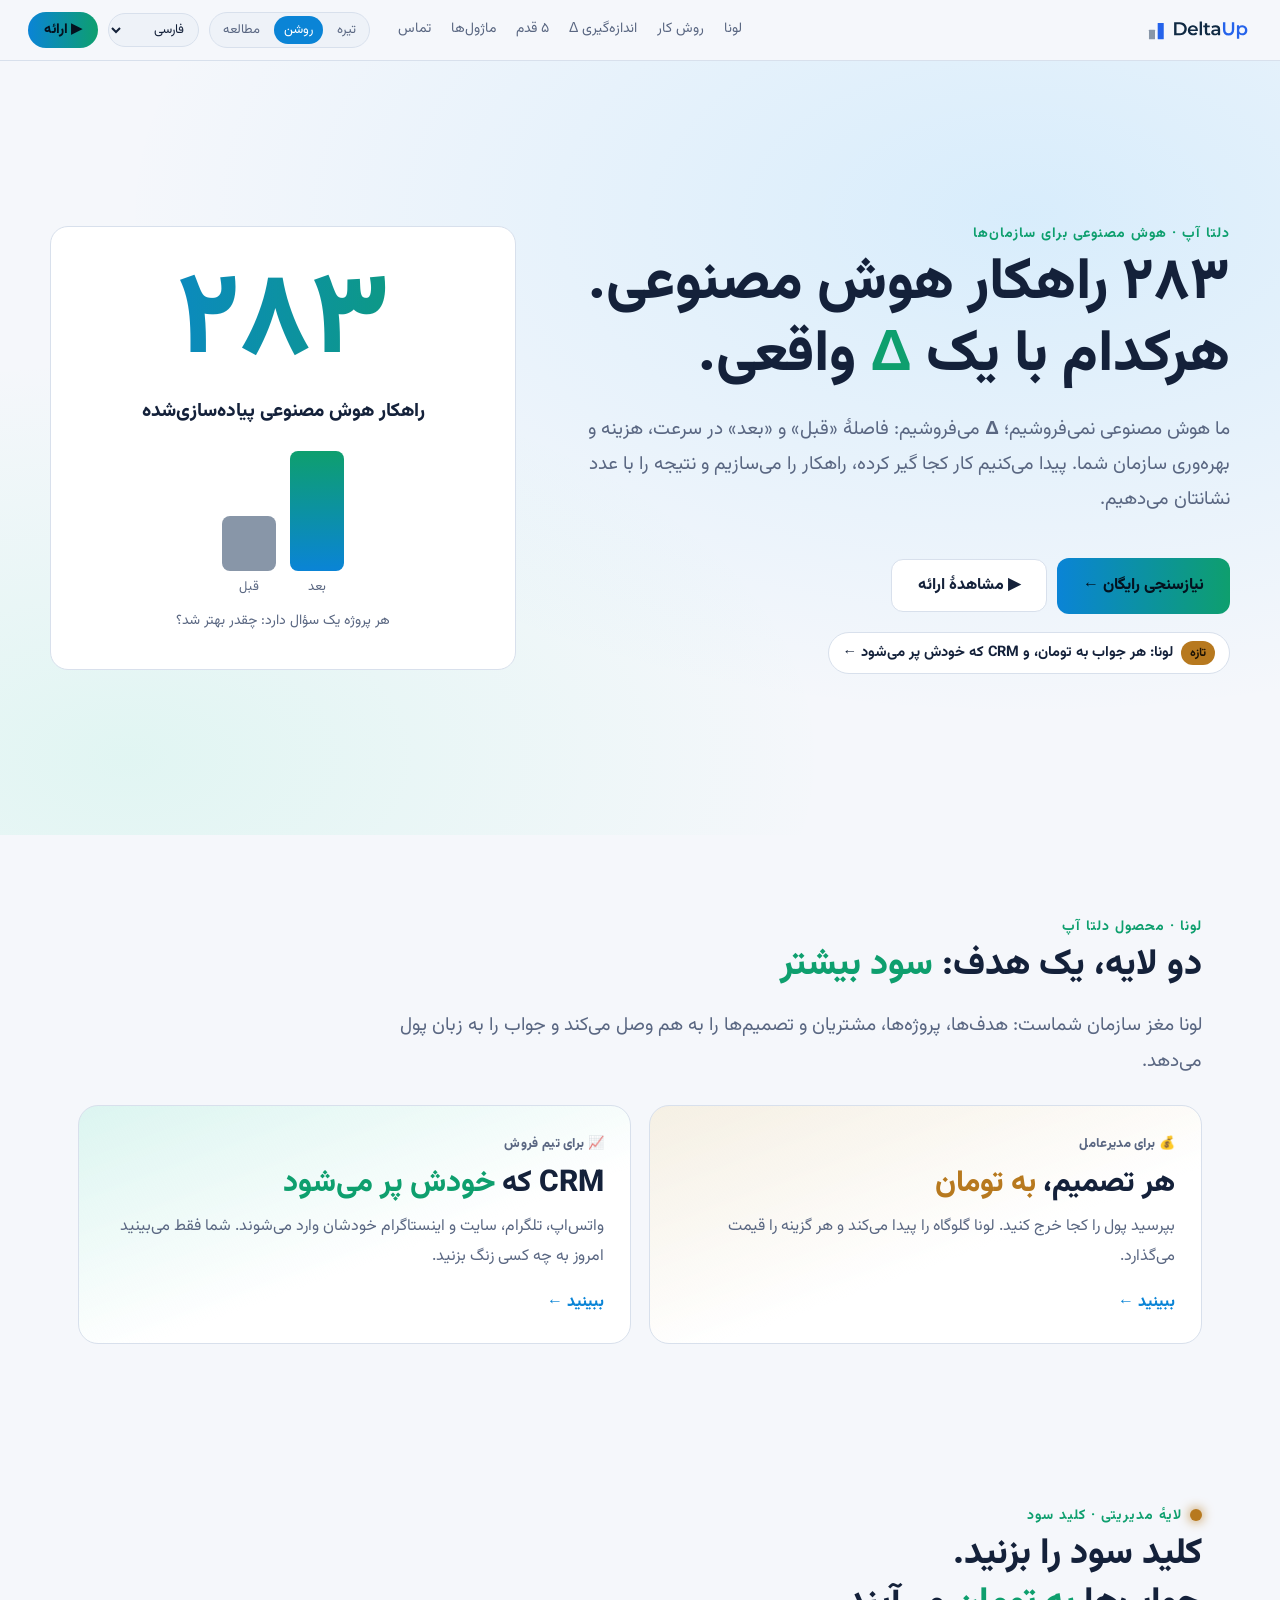
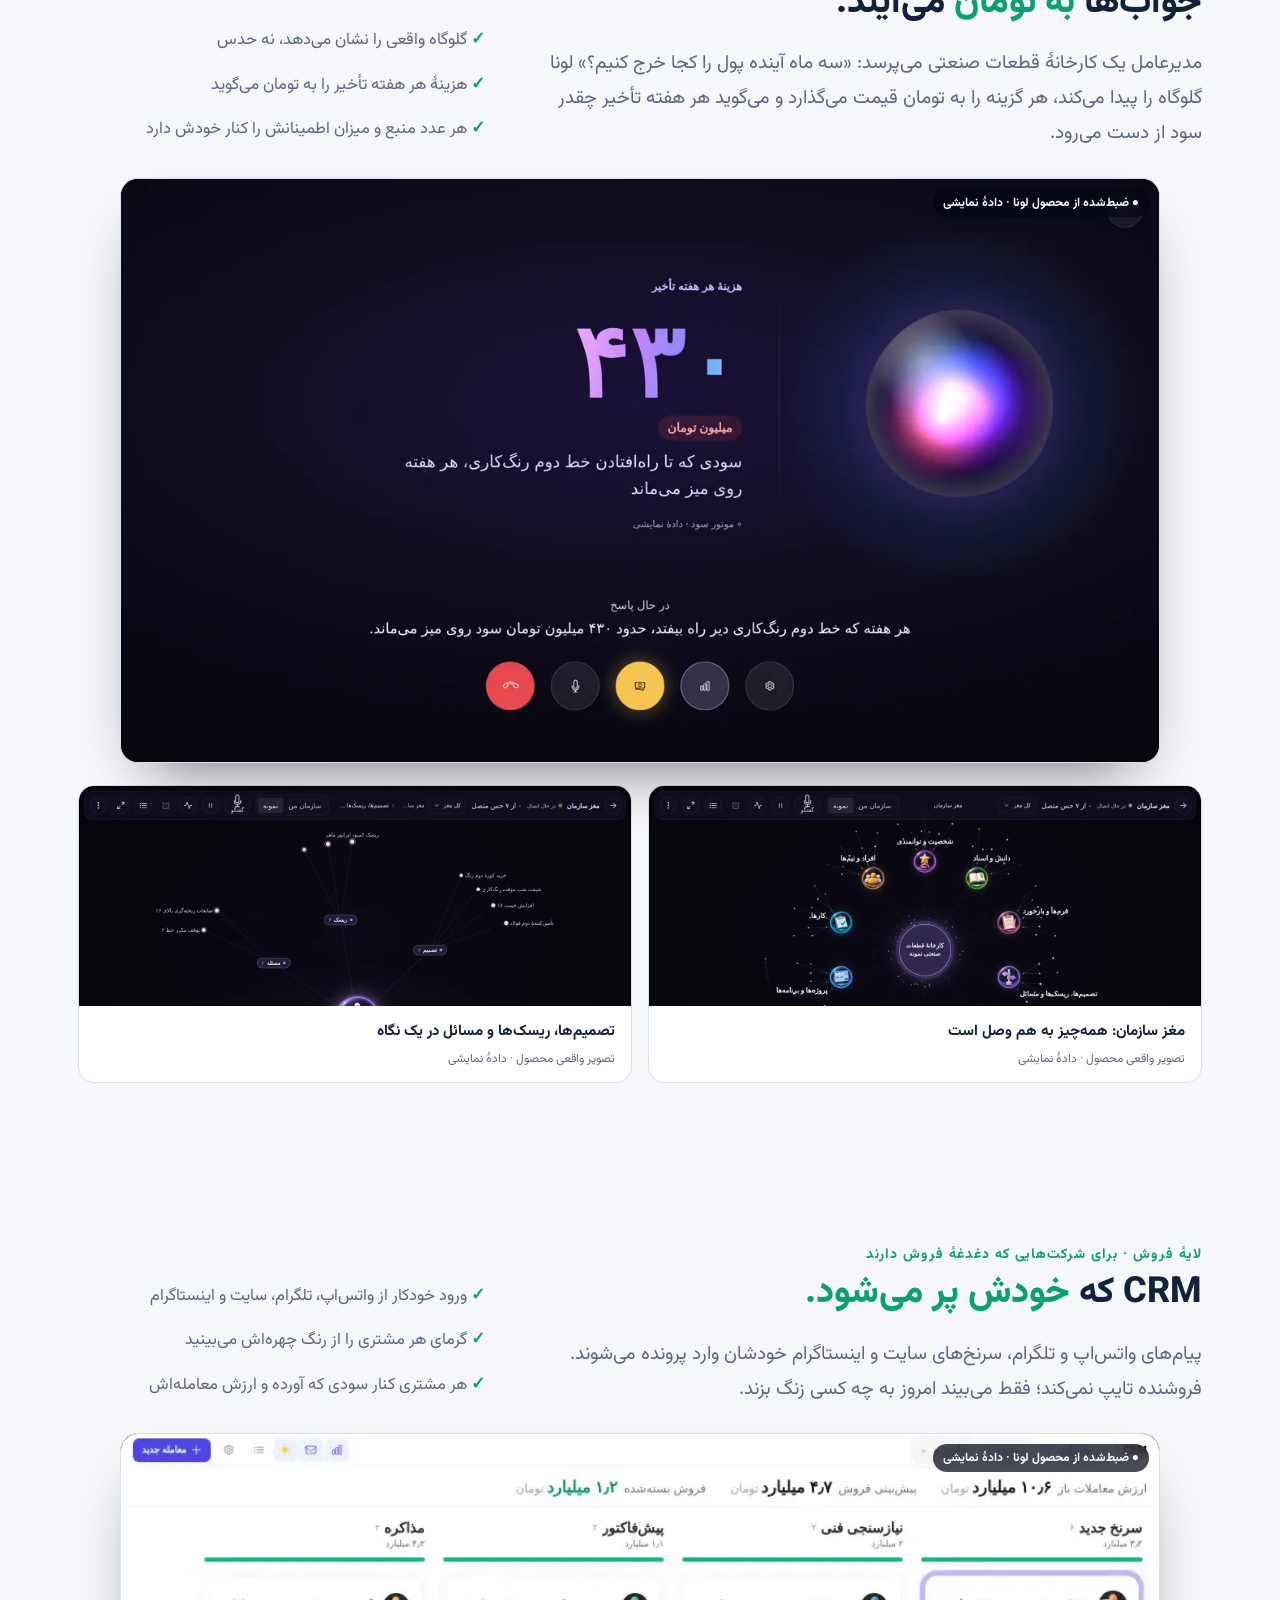
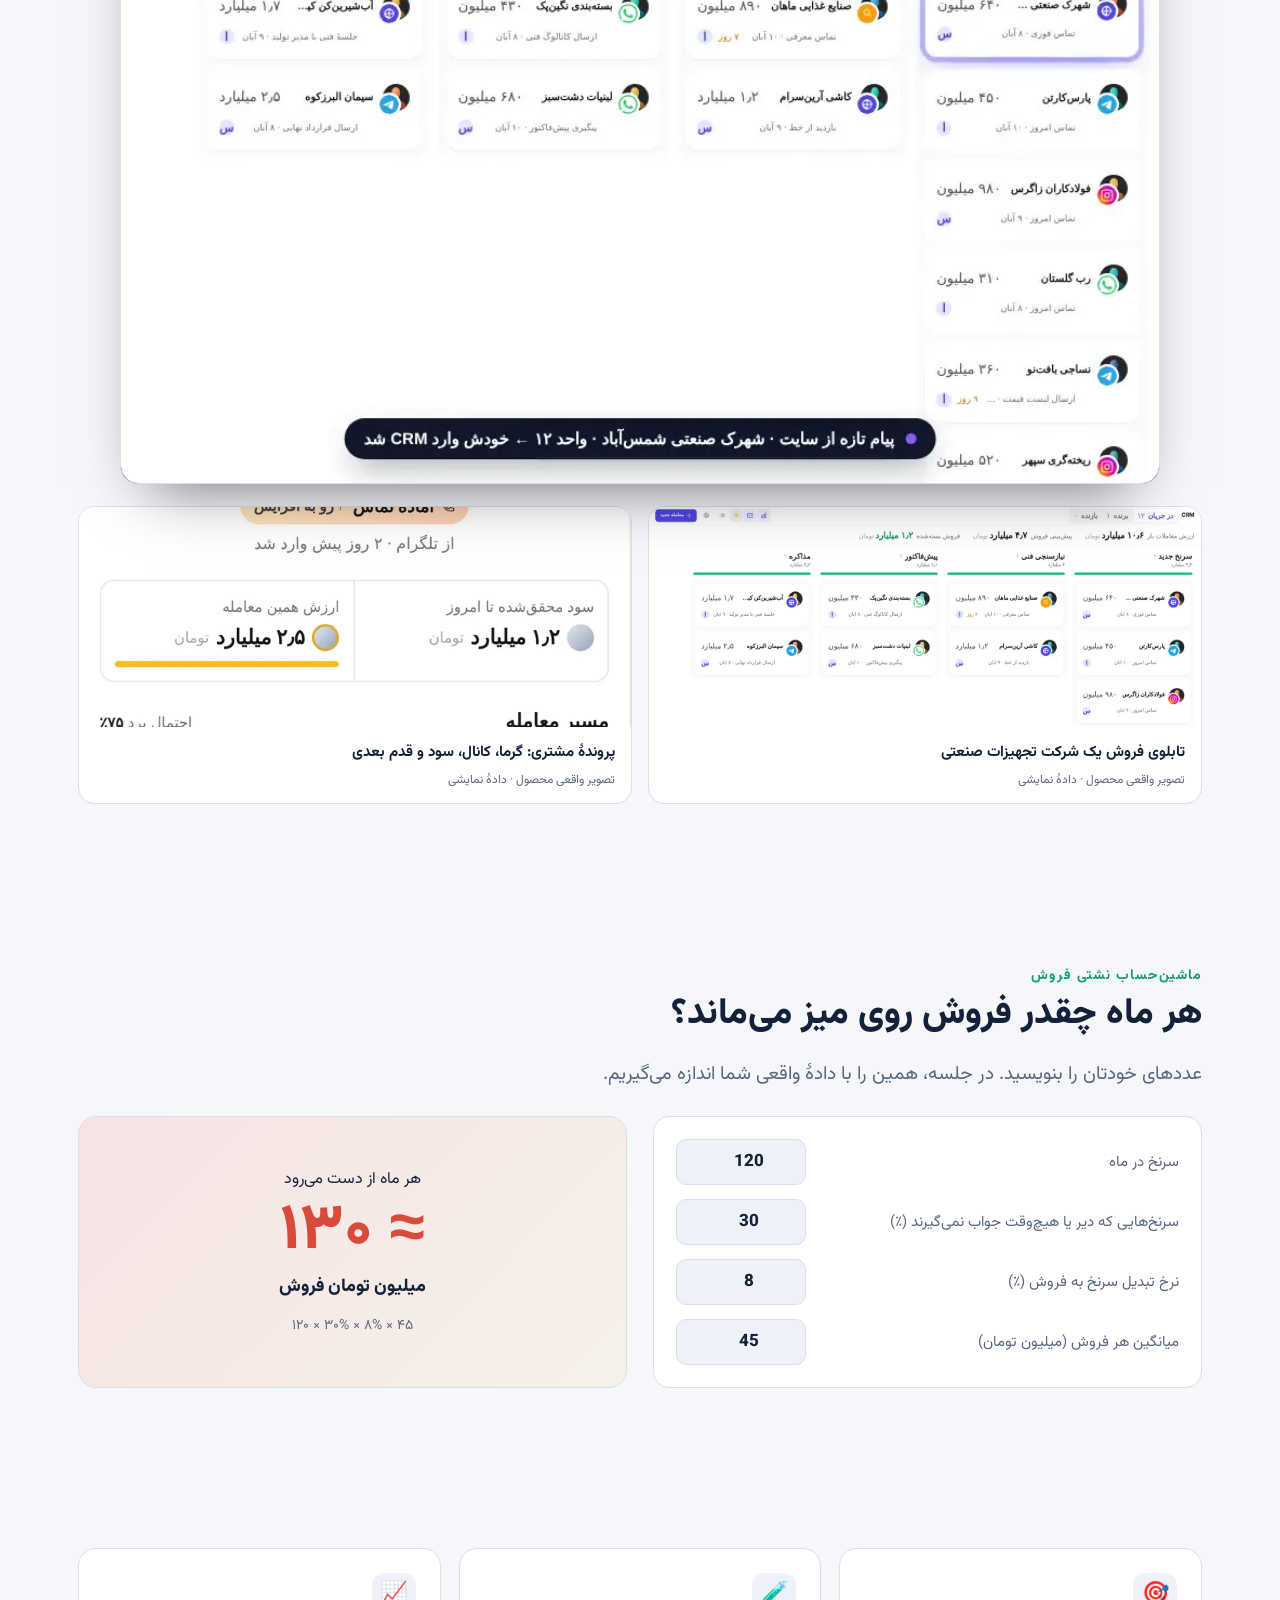
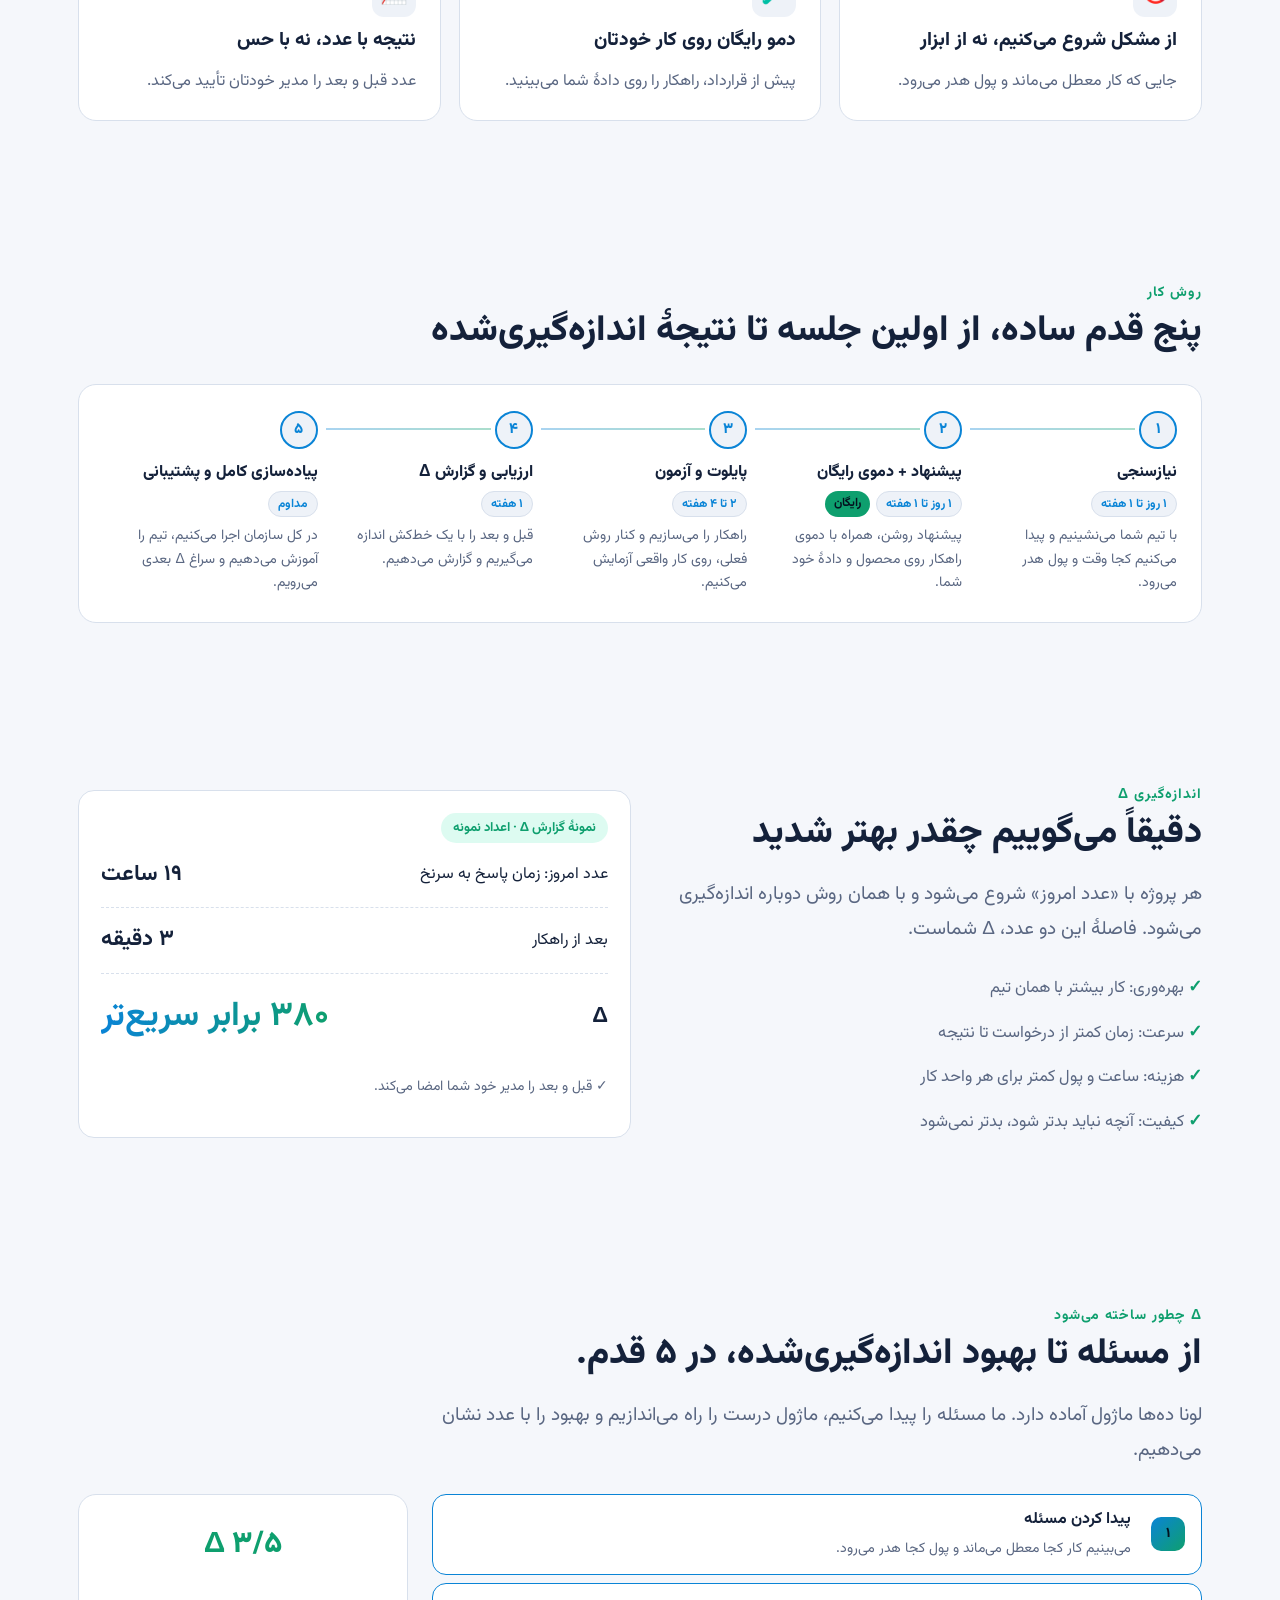
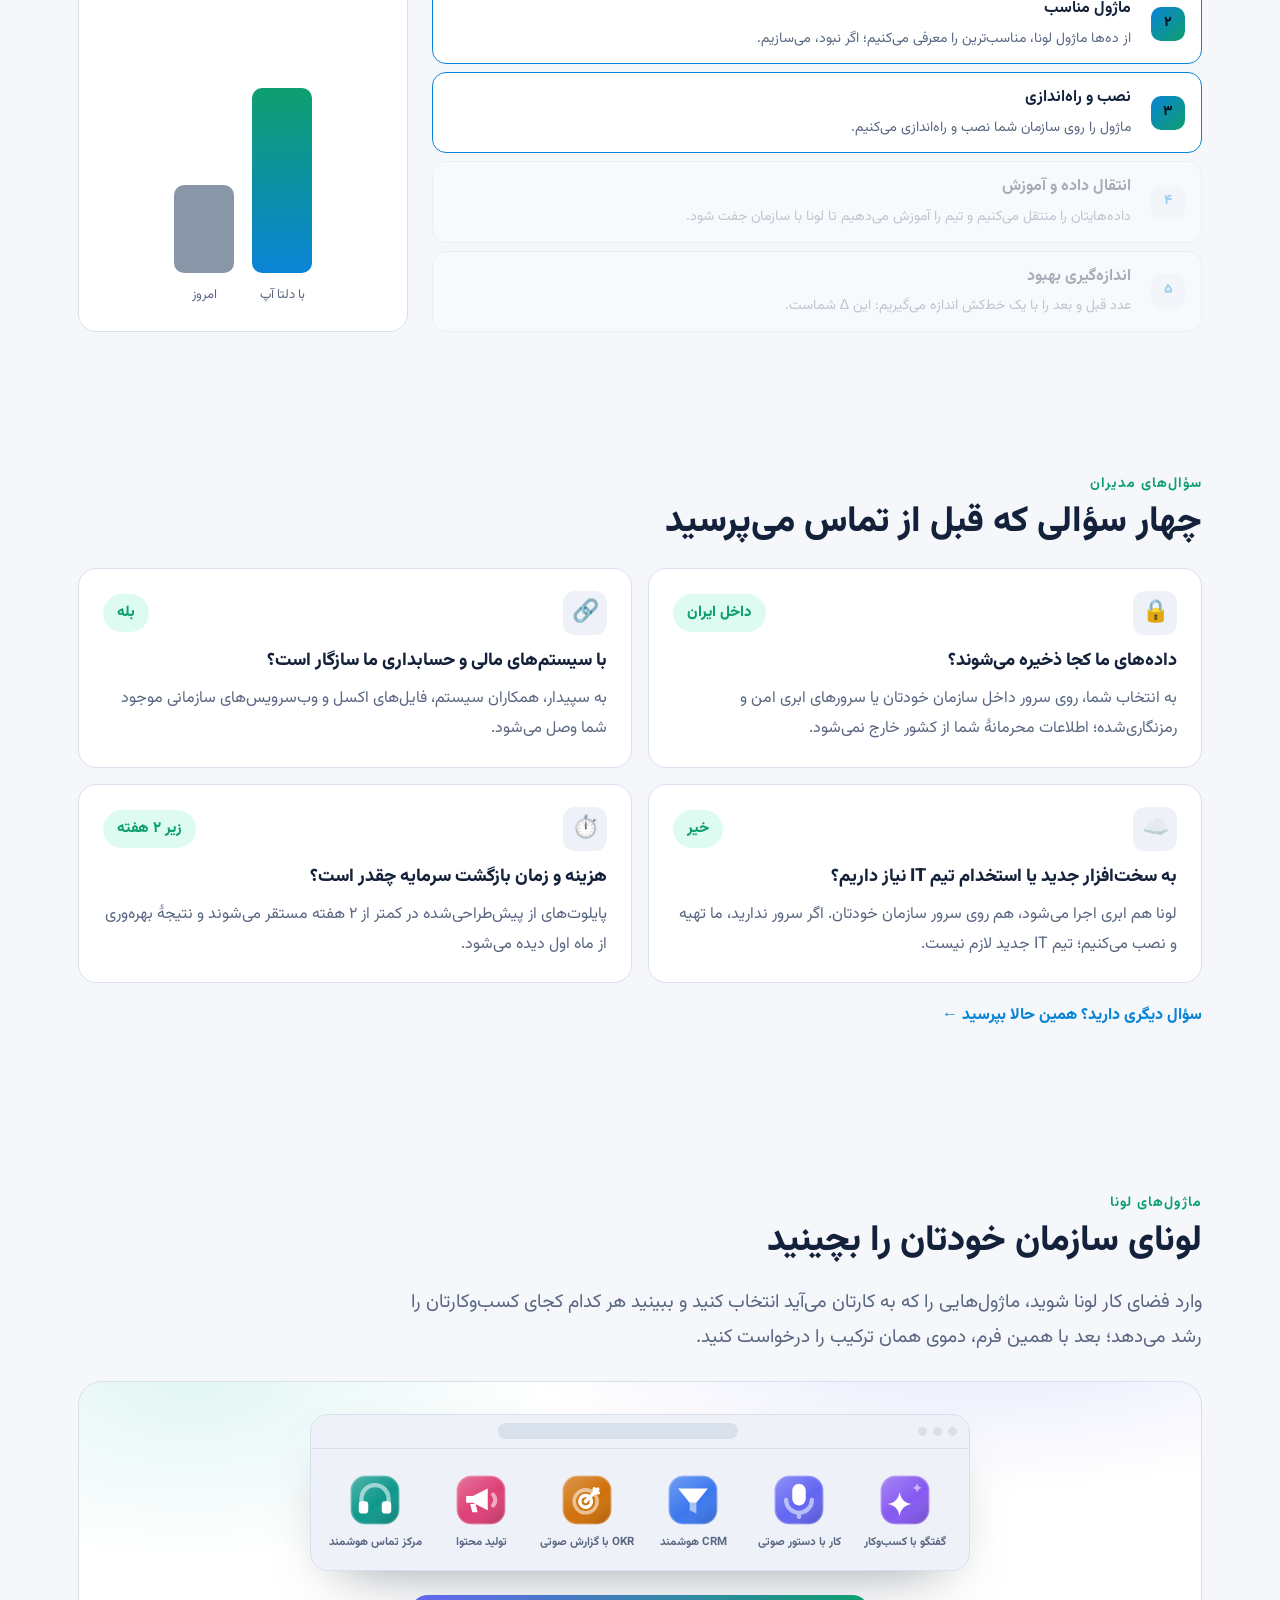
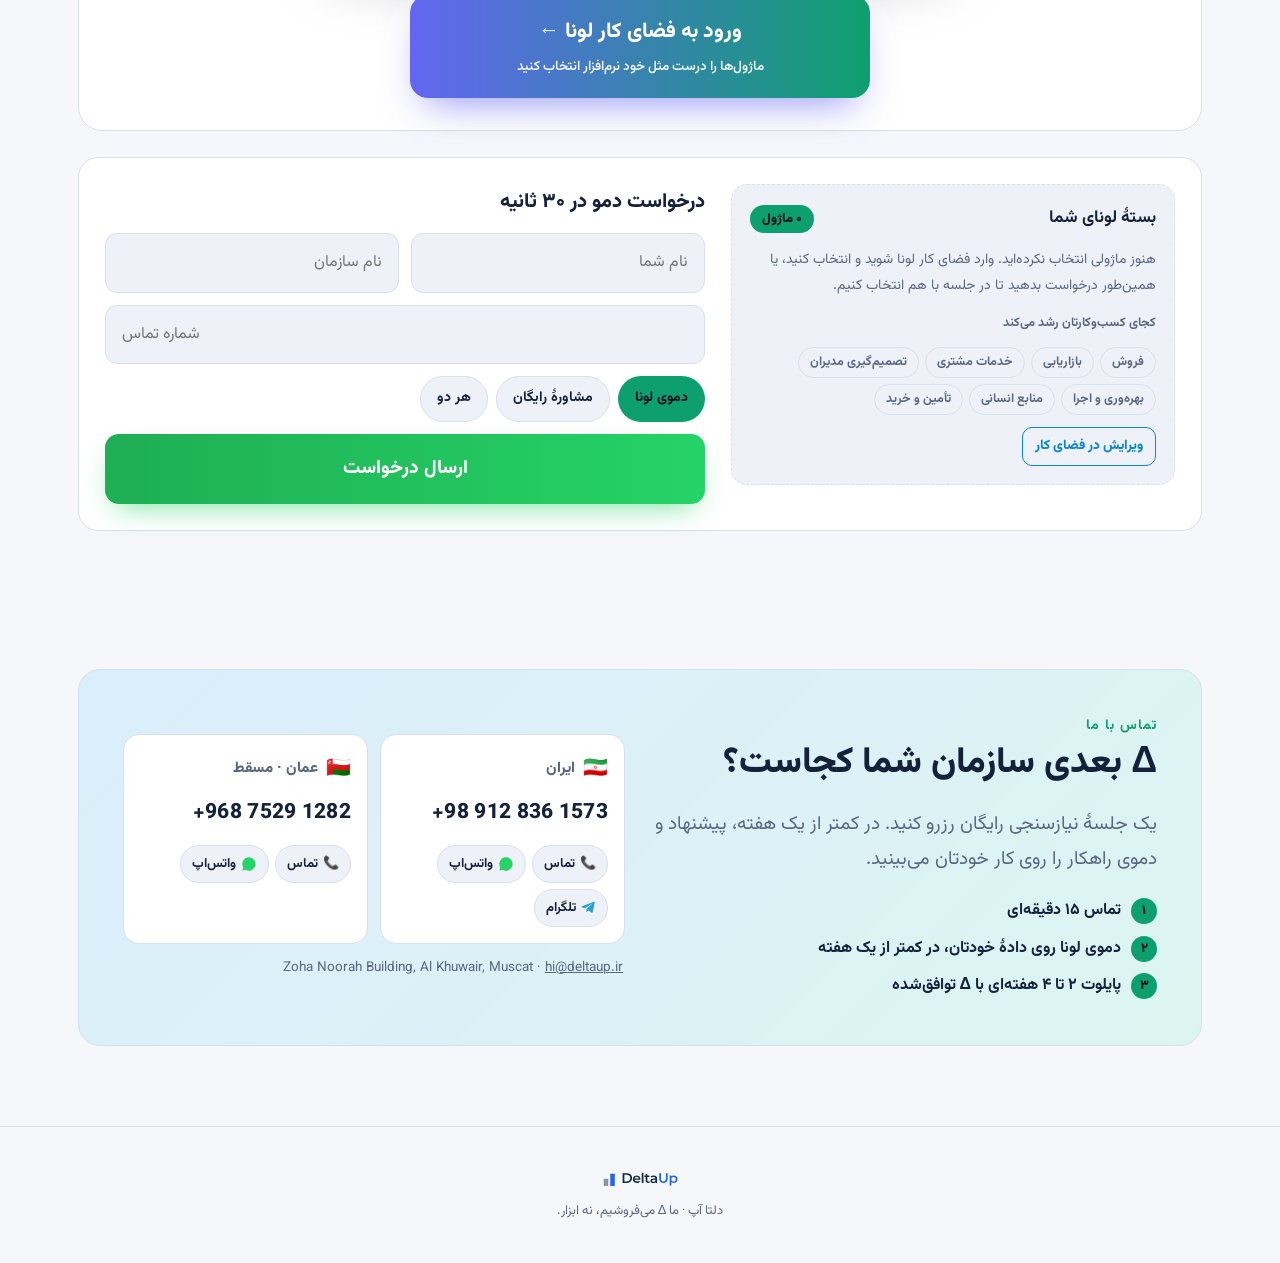
==== commit 57fab809: "Home page: pick modules inside a Luna workspace popup The module section now shows a preview window " ====
--- a/index.html
+++ b/index.html
@@ -243,14 +243,6 @@
 @media(max-width:520px){.cboth{grid-template-columns:1fr}}
 /* module builder: Luna modules picked above the demo form */
 #build{padding-bottom:40px}
-.bld-grid{display:grid;grid-template-columns:repeat(5,minmax(0,1fr));grid-auto-flow:row dense;gap:12px;margin-top:26px}
-.bt{position:relative;display:flex;flex-direction:column;align-items:center;gap:10px;padding:20px 10px 14px;border-radius:18px;border:1.5px solid var(--line);background:var(--panel);color:var(--text);cursor:pointer;font:inherit;font-weight:700;font-size:14px;line-height:1.55;text-align:center;transition:transform .15s,border-color .15s,box-shadow .15s}
-.bt:hover{transform:translateY(-3px);border-color:var(--acc)}
-.bt svg{width:60px;height:60px;flex:none}
-.bt[aria-pressed=true]{border-color:var(--acc2);background:linear-gradient(180deg,rgba(46,230,166,.12),rgba(46,230,166,0) 70%),var(--panel);box-shadow:0 12px 28px -16px rgba(14,159,110,.7)}
-.bt .ck{position:absolute;top:10px;inset-inline-end:10px;width:22px;height:22px;border-radius:50%;border:1.5px solid var(--line);display:grid;place-items:center;font-style:normal;font-size:12px;font-weight:800;color:transparent}
-.bt[aria-pressed=true] .ck{background:var(--acc2);border-color:var(--acc2);color:#04121f}
-.bt.open,.bt:focus-visible{outline:2px solid var(--acc);outline-offset:2px}
 .binfo{grid-column:1/-1;position:relative;display:grid;grid-template-columns:auto minmax(0,1fr);gap:4px 20px;padding:24px;border-radius:18px;background:var(--panel);border:1.5px solid var(--acc);animation:fade .3s ease}
 .binfo>svg{width:68px;height:68px}
 .binfo h3{margin:0 0 4px;font-size:20px;line-height:1.5;padding-inline-end:34px}
@@ -292,8 +284,73 @@
 .lead-form.sent .bf-pack,.lead-form.sent .bf-main>*:not(.lf-title):not(.lf-msg){display:none}
 .contact{align-items:center!important}
 .contact .cboth{margin-top:0}
-@media(max-width:900px){.bld-grid{grid-template-columns:repeat(3,minmax(0,1fr))}.bld-form{grid-template-columns:minmax(0,1fr);padding:20px}}
-@media(max-width:640px){.bld-grid{grid-template-columns:repeat(2,minmax(0,1fr));gap:10px}.bt{padding:16px 8px 12px;font-size:13.5px}.bt svg{width:52px;height:52px}.binfo{grid-template-columns:minmax(0,1fr);padding:20px 18px}.binfo>svg{width:52px;height:52px}.bi-two{grid-template-columns:1fr}.bi-add{justify-self:stretch}}
+@media(max-width:900px){.bld-form{grid-template-columns:minmax(0,1fr);padding:20px}}
+@media(max-width:640px){.binfo{grid-template-columns:minmax(0,1fr);padding:20px 18px}.binfo>svg{width:52px;height:52px}.bi-two{grid-template-columns:1fr}.bi-add{justify-self:stretch}}
+.bld-hero{margin-top:26px;display:grid;justify-items:center;gap:24px;padding:32px 24px;border-radius:24px;border:1px solid var(--line);background:radial-gradient(800px 300px at 80% -20%,rgba(99,102,241,.16),transparent 60%),radial-gradient(600px 300px at 10% 0%,rgba(20,184,166,.12),transparent 60%),var(--panel)}
+.bh-win{width:min(660px,100%);border-radius:18px;border:1px solid var(--line);background:var(--panel2);overflow:hidden;cursor:pointer;box-shadow:0 26px 60px -32px rgba(15,23,42,.5)}
+.bh-bar{display:flex;align-items:center;gap:6px;height:34px;padding-inline:12px;border-bottom:1px solid var(--line)}
+.bh-bar i{width:9px;height:9px;border-radius:50%;background:var(--line)}
+.bh-q{flex:1;max-width:240px;height:16px;margin-inline:auto;border-radius:8px;background:var(--line)}
+.bh-icons{display:grid;grid-template-columns:repeat(6,minmax(0,1fr));gap:10px;padding:24px 16px 20px}
+.bh-icons span{display:grid;justify-items:center;gap:7px;font-size:11.5px;font-weight:700;color:var(--mute);line-height:1.45;text-align:center}
+.bh-icons svg{width:54px;height:54px;animation:bh-f 4s ease-in-out infinite}
+.bh-icons span:nth-child(2n) svg{animation-delay:-2s}
+@keyframes bh-f{50%{transform:translateY(-4px)}}
+.bh-go{display:grid;justify-items:center;gap:3px;border:0;border-radius:18px;padding:18px 36px;width:min(460px,100%);font:inherit;cursor:pointer;color:#fff;background:linear-gradient(90deg,#6366f1,#0e9f6e);box-shadow:0 18px 40px -16px rgba(99,102,241,.75);transition:transform .15s}
+.bh-go:hover{transform:translateY(-2px)}
+.bh-go:focus-visible{outline:3px solid var(--acc);outline-offset:3px}
+.bh-t{font-size:21px;font-weight:800}
+.bh-go small{font-size:13.5px;font-weight:600;opacity:.92}
+.bp-edit{justify-self:start;border:1px solid var(--acc);background:none;color:var(--acc);border-radius:10px;padding:6px 12px;font:inherit;font-size:13.5px;font-weight:800;cursor:pointer}
+body.lw-on{overflow:hidden}
+.lw{position:fixed;inset:0;z-index:70;display:flex;flex-direction:column;--panel:#fff;--panel2:#f1f3f8;--line:rgba(15,23,42,.10);--text:#1E2330;--mute:#5B6273;--acc:#6366F1;--acc2:#10b981;--al-bar:rgba(255,255,255,.72);--al-field:rgba(15,23,42,.05);background:radial-gradient(1200px 600px at 85% -10%,rgba(99,102,241,.10),transparent 60%),radial-gradient(900px 500px at 10% 0%,rgba(20,184,166,.07),transparent 60%),linear-gradient(180deg,#F8F9FC,#F3F4F9);color:var(--text);font-size:15px;line-height:1.7;animation:lw-in .28s ease-out}
+.lw[hidden]{display:none}
+html[data-theme=dark] .lw{--panel:#121a2c;--panel2:#0f1626;--line:rgba(255,255,255,.09);--text:#E6E8EF;--mute:#A3AABB;--acc:#818CF8;--acc2:#34d399;--al-bar:rgba(11,17,32,.72);--al-field:rgba(255,255,255,.06);background:radial-gradient(1000px 420px at 50% -12%,rgba(99,102,241,.22),transparent 65%),radial-gradient(700px 360px at 85% -5%,rgba(45,212,191,.12),transparent 60%),linear-gradient(180deg,#0B1120,#0A0F1A)}
+@keyframes lw-in{from{opacity:0;transform:scale(1.015)}}
+.lw-load{position:absolute;inset:0;z-index:3;display:grid;place-content:center;justify-items:center;gap:16px;background:inherit;transition:opacity .35s}
+.lw.ready .lw-load{opacity:0;pointer-events:none}
+.lw-load svg{width:80px;height:80px;animation:lw-p 1s ease-in-out infinite}
+.lw-load b{font-size:16px;color:var(--mute)}
+@keyframes lw-p{50%{transform:scale(.9);opacity:.75}}
+.lw-top{flex:none;height:48px;display:flex;align-items:center;gap:8px;padding-inline:12px;background:var(--al-bar);backdrop-filter:blur(12px);border-bottom:1px solid var(--line);color:var(--mute)}
+.lw-btn{width:32px;height:32px;flex:none;border-radius:8px;display:inline-flex;align-items:center;justify-content:center;color:var(--mute)}
+.lw-btn svg{width:18px;height:18px}
+.lw-spk{color:#8b5cf6}
+.lw-ws{display:flex;align-items:center;gap:8px;min-width:0;max-width:220px;padding:4px 8px;border-radius:10px;font-size:13px;font-weight:700;color:var(--text);white-space:nowrap}
+.lw-wsi{width:24px;height:24px;flex:none;border-radius:7px;display:grid;place-items:center;background:linear-gradient(135deg,#6366f1,#10b981);color:#fff;font-size:13px}
+#lw-ws{overflow:hidden;text-overflow:ellipsis}
+.lw-field{flex:1;max-width:520px;margin-inline:auto;height:32px;display:flex;align-items:center;gap:8px;padding-inline:10px;border-radius:10px;background:var(--al-field);color:var(--mute)}
+.lw-field:focus-within{outline:2px solid var(--acc)}
+.lw-field input{flex:1;min-width:0;border:0;background:none;color:var(--text);font:inherit;font-size:13px;outline:0}
+.lw-field kbd{font:inherit;font-size:11px;direction:ltr;white-space:nowrap}
+.lw-end{display:flex;align-items:center;gap:4px}
+.lw-av{width:28px;height:28px;border-radius:50%;display:grid;place-items:center;margin-inline:4px;background:linear-gradient(135deg,#8559f0,#3b78ee);color:#fff;font-size:12px;font-weight:800}
+.lw-x{width:32px;height:32px;border:0;border-radius:8px;background:none;color:var(--mute);font-size:22px;line-height:1;cursor:pointer}
+.lw-x:hover{background:var(--al-field);color:var(--text)}
+.lw-main{flex:1;overflow-y:auto}
+.lw-content{max-width:900px;margin:0 auto;padding:clamp(28px,7vh,80px) 24px 40px}
+.lw-hint{display:inline-block;margin:0 0 28px;padding:4px 14px;border-radius:999px;background:var(--al-field);color:var(--mute);font-size:13px}
+.lw-grid{display:grid;grid-template-columns:repeat(5,minmax(0,1fr));grid-auto-flow:row dense;row-gap:26px;column-gap:12px}
+.lt{display:flex;flex-direction:column;align-items:center;gap:10px;padding:8px;border:0;border-radius:16px;background:none;color:var(--text);font:inherit;cursor:pointer}
+.lt-i{position:relative;display:block;width:72px;height:72px;border-radius:22px;transition:transform .12s ease-out,box-shadow .15s}
+.lt-i svg{width:72px;height:72px;display:block}
+.lt:hover .lt-i{transform:translateY(-3px)}
+.lt-l{font-size:13px;font-weight:600;line-height:1.4;text-align:center}
+.lt .ck{position:absolute;top:-5px;inset-inline-end:-5px;width:24px;height:24px;border-radius:50%;display:grid;place-items:center;font-style:normal;font-size:12px;font-weight:800;background:var(--acc2);color:#fff;border:2px solid var(--panel);transform:scale(0);transition:transform .15s}
+.lt[aria-pressed=true] .ck{transform:scale(1)}
+.lt[aria-pressed=true] .lt-i{box-shadow:0 0 0 3px var(--acc2)}
+.lt.open .lt-l{color:var(--acc)}
+.lt:focus-visible{outline:2px solid var(--acc);outline-offset:2px}
+.lw .binfo{margin-top:-8px;box-shadow:0 18px 40px -26px rgba(15,23,42,.4)}
+.lw-empty{grid-column:1/-1;margin:0;color:var(--mute);text-align:center}
+.lw-foot{flex:none;display:flex;align-items:center;gap:10px;padding:12px max(16px,calc((100vw - 900px)/2));background:var(--al-bar);backdrop-filter:blur(12px);border-top:1px solid var(--line)}
+.lw-sum{flex:1;min-width:0;display:flex;align-items:center;font-weight:700;font-size:14px}
+.lw-sum svg{width:28px;height:28px;flex:none;margin-inline-end:-8px;border-radius:9px;box-shadow:0 0 0 2px var(--panel)}
+.lw-sum b{margin-inline-start:18px;font-weight:800}
+.lw-cancel{border:1px solid var(--line);background:none;color:var(--text);border-radius:12px;padding:10px 16px;font:inherit;font-weight:700;cursor:pointer}
+.lw-ok{border:0;border-radius:12px;padding:10px 22px;font:inherit;font-weight:800;color:#fff;background:linear-gradient(90deg,#1fae54,#25d366);cursor:pointer;box-shadow:0 10px 24px -12px rgba(37,211,102,.8)}
+@media(max-width:760px){.lw-grid{grid-template-columns:repeat(3,minmax(0,1fr));column-gap:6px}.lt-i,.lt-i svg{width:60px;height:60px}.lt-i{border-radius:18px}.lw-field kbd,#lw-ws,.lw-end .lw-btn{display:none}.lw-top{gap:6px;padding-inline:8px}.lw-content{padding:22px 14px 28px}.lw-foot{flex-wrap:wrap;padding:10px 12px}.lw-sum{flex-basis:100%}.lw-cancel,.lw-ok{flex:1}.bh-icons{grid-template-columns:repeat(3,minmax(0,1fr))}.bld-hero{padding:22px 14px}}
+@media(prefers-reduced-motion:reduce){.lw,.lw-load svg,.bh-icons svg{animation:none}}
 @media print{header.top,#pbar{display:none!important}*{-webkit-print-color-adjust:exact;print-color-adjust:exact}section{break-inside:avoid}}
 </style>
 </head>
@@ -479,8 +536,11 @@
 <section id="build">
   <div class="kicker"><span class="fa">ماژول‌های لونا</span><span class="en">Luna modules</span><span class="ar">وحدات Luna</span><span class="de">Luna-Module</span><span class="fr">Modules Luna</span></div>
   <h2><span class="fa">لونای سازمان خودتان را بچینید</span><span class="en">Build your own Luna</span><span class="ar">اصنع Luna الخاص بمؤسستك</span><span class="de">Stellen Sie Ihr eigenes Luna zusammen</span><span class="fr">Composez votre propre Luna</span></h2>
-  <p class="lead"><span class="fa">ماژول‌هایی را که به کارتان می‌آید انتخاب کنید. روی هر کدام بزنید تا ببینید چه می‌کند و کجای کسب‌وکارتان را رشد می‌دهد؛ بعد با همین فرم، دموی همان ترکیب را درخواست کنید.</span><span class="en">Pick the modules that fit your work. Tap any of them to see what it does and where it grows your business, then request a demo of exactly that mix below.</span><span class="ar">اختر الوحدات التي تناسب عملك. اضغط على أي منها لترى ما تفعله وأين تُنمّي عملك، ثم اطلب عرضاً لهذه التشكيلة نفسها من النموذج أدناه.</span><span class="de">Wählen Sie die Module, die zu Ihrer Arbeit passen. Tippen Sie auf eines, um zu sehen, was es tut und wo es Ihr Geschäft wachsen lässt, und fordern Sie dann unten eine Demo genau dieser Auswahl an.</span><span class="fr">Choisissez les modules utiles à votre activité. Touchez-en un pour voir ce qu’il fait et où il fait croître votre entreprise, puis demandez ci-dessous une démo de cette combinaison.</span></p>
-  <div class="bld-grid" id="bld-grid" role="group" aria-label="Luna modules"></div>
+  <p class="lead"><span class="fa">وارد فضای کار لونا شوید، ماژول‌هایی را که به کارتان می‌آید انتخاب کنید و ببینید هر کدام کجای کسب‌وکارتان را رشد می‌دهد؛ بعد با همین فرم، دموی همان ترکیب را درخواست کنید.</span><span class="en">Step into the Luna workspace, pick the modules that fit your work and see where each one grows your business, then request a demo of exactly that mix below.</span><span class="ar">ادخل مساحة عمل Luna، واختر الوحدات التي تناسب عملك، وشاهد أين تُنمّي كل منها عملك، ثم اطلب عرضاً لهذه التشكيلة نفسها من النموذج أدناه.</span><span class="de">Betreten Sie den Luna-Arbeitsbereich, wählen Sie die passenden Module und sehen Sie, wo jedes Ihr Geschäft wachsen lässt. Fordern Sie dann unten eine Demo genau dieser Auswahl an.</span><span class="fr">Entrez dans l’espace Luna, choisissez les modules utiles et voyez où chacun fait croître votre entreprise, puis demandez ci-dessous une démo de cette combinaison.</span></p>
+  <div class="bld-hero">
+    <div class="bh-win" id="bh-win" aria-hidden="true"><div class="bh-bar"><i></i><i></i><i></i><span class="bh-q"></span></div><div class="bh-icons" id="bh-icons"></div></div>
+    <button type="button" class="bh-go" id="bh-go" aria-haspopup="dialog"></button>
+  </div>
   <form id="lead" class="lead-form bld-form" novalidate>
     <div class="bf-pack" id="bf-pack" aria-live="polite"></div>
     <div class="bf-main">
@@ -531,6 +591,17 @@
 
 <footer><svg class="logo" style="height:24px;margin:0 auto 8px" viewBox="0 0 538 160"><use href="#du-logo"/></svg><span class="fa">دلتا آپ · ما Δ می‌فروشیم، نه ابزار.</span><span class="en">DeltaUp · We sell the Δ, not the tool.</span><span class="de">DeltaUp · Wir verkaufen das Δ, nicht das Werkzeug.</span><span class="fr">DeltaUp · Nous vendons le Δ, pas l’outil.</span><span class="ar">دلتا آب · نبيع الـΔ، لا الأداة.</span></footer>
 
+<div class="lw" id="lw" role="dialog" aria-modal="true" aria-label="Luna" hidden>
+  <div class="lw-load" id="lw-load"><span id="lw-li"></span><b id="lw-lt"></b></div>
+  <header class="lw-top">
+    <span class="lw-btn" aria-hidden="true"><svg viewBox="0 0 20 20" fill="currentColor"><rect x="3" y="3" width="3" height="3" rx=".8"/><rect x="3" y="8.5" width="3" height="3" rx=".8"/><rect x="3" y="14" width="3" height="3" rx=".8"/><rect x="8.5" y="3" width="3" height="3" rx=".8"/><rect x="8.5" y="8.5" width="3" height="3" rx=".8"/><rect x="8.5" y="14" width="3" height="3" rx=".8"/><rect x="14" y="3" width="3" height="3" rx=".8"/><rect x="14" y="8.5" width="3" height="3" rx=".8"/><rect x="14" y="14" width="3" height="3" rx=".8"/></svg></span>
+    <div class="lw-ws"><span class="lw-wsi">Δ</span><span id="lw-ws"></span></div>
+    <label class="lw-field"><svg viewBox="0 0 24 24" width="16" height="16" fill="none" stroke="currentColor" stroke-width="2" stroke-linecap="round" aria-hidden="true"><circle cx="11" cy="11" r="7"/><path d="m20 20-3.5-3.5"/></svg><input id="lw-q" type="search" autocomplete="off"><kbd>Ctrl K</kbd></label>
+    <div class="lw-end"><span class="lw-btn lw-spk" aria-hidden="true"><svg viewBox="0 0 24 24" fill="currentColor"><path d="M10 3c.8 4.4 2.8 6.4 7.2 7.2-4.4.8-6.4 2.8-7.2 7.2-.8-4.4-2.8-6.4-7.2-7.2C7.2 9.4 9.2 7.4 10 3zM18.5 14c.4 1.7 1.1 2.4 2.8 2.8-1.7.4-2.4 1.1-2.8 2.8-.4-1.7-1.1-2.4-2.8-2.8 1.7-.4 2.4-1.1 2.8-2.8z"/></svg></span><span class="lw-btn" aria-hidden="true"><svg viewBox="0 0 24 24" fill="none" stroke="currentColor" stroke-width="2" stroke-linecap="round" stroke-linejoin="round"><circle cx="12" cy="12" r="3"/><path d="M19.4 15a1.7 1.7 0 0 0 .3 1.8l.1.1a2 2 0 1 1-2.8 2.8l-.1-.1a1.7 1.7 0 0 0-1.8-.3 1.7 1.7 0 0 0-1 1.5V21a2 2 0 1 1-4 0v-.1a1.7 1.7 0 0 0-1.1-1.5 1.7 1.7 0 0 0-1.8.3l-.1.1a2 2 0 1 1-2.8-2.8l.1-.1a1.7 1.7 0 0 0 .3-1.8 1.7 1.7 0 0 0-1.5-1H3a2 2 0 1 1 0-4h.1a1.7 1.7 0 0 0 1.5-1.1 1.7 1.7 0 0 0-.3-1.8l-.1-.1a2 2 0 1 1 2.8-2.8l.1.1a1.7 1.7 0 0 0 1.8.3H9a1.7 1.7 0 0 0 1-1.5V3a2 2 0 1 1 4 0v.1a1.7 1.7 0 0 0 1 1.5 1.7 1.7 0 0 0 1.8-.3l.1-.1a2 2 0 1 1 2.8 2.8l-.1.1a1.7 1.7 0 0 0-.3 1.8V9a1.7 1.7 0 0 0 1.5 1H21a2 2 0 1 1 0 4h-.1a1.7 1.7 0 0 0-1.5 1z"/></svg></span><span class="lw-av" id="lw-av" aria-hidden="true"></span><button type="button" class="lw-x" id="lw-x">×</button></div>
+  </header>
+  <main class="lw-main"><div class="lw-content"><p class="lw-hint" id="lw-hint"></p><div class="lw-grid" id="lw-grid" role="group"></div></div></main>
+  <footer class="lw-foot"><div class="lw-sum" id="lw-sum" aria-live="polite"></div><button type="button" class="lw-cancel" id="lw-cancel"></button><button type="button" class="lw-ok" id="lw-ok"></button></footer>
+</div>
 <div id="qbar"><a class="wa" data-wa="https://wa.me/989306952808" href="https://wa.me/989306952808" target="_blank" rel="noopener"><svg width="18" height="18" viewBox="0 0 24 24" fill="currentColor" aria-hidden="true"><path d="M12 2a10 10 0 0 0-8.6 15.1L2 22l5-1.3A10 10 0 1 0 12 2Zm0 18.2a8.2 8.2 0 0 1-4.2-1.2l-.3-.2-3 .8.8-2.9-.2-.3A8.2 8.2 0 1 1 12 20.2Zm4.5-6.1c-.2-.1-1.5-.7-1.7-.8s-.4-.1-.6.1-.7.8-.8 1-.3.2-.5.1a6.7 6.7 0 0 1-3.3-2.9c-.3-.4.3-.4.7-1.4a.5.5 0 0 0 0-.5l-.8-1.8c-.2-.5-.4-.4-.6-.4h-.5a1 1 0 0 0-.7.3 3 3 0 0 0-.9 2.2 5.2 5.2 0 0 0 1.1 2.7 11.8 11.8 0 0 0 4.5 4c1.7.7 2.3.8 3.2.6a2.7 2.7 0 0 0 1.8-1.2 2.2 2.2 0 0 0 .1-1.2c0-.1-.2-.2-.4-.3Z"/></svg><span class="fa">واتس‌اپ</span><span class="en">WhatsApp</span><span class="ar">واتساب</span><span class="de">WhatsApp</span><span class="fr">WhatsApp</span></a><a class="tg" href="https://t.me/Rezamahmoudi07" target="_blank" rel="noopener"><svg width="18" height="18" viewBox="0 0 24 24" fill="currentColor" aria-hidden="true"><path d="M21.9 4.3 18.7 19.4c-.2 1-.9 1.3-1.8.8l-4.9-3.6-2.4 2.3c-.3.3-.5.5-1 .5l.3-5 9.1-8.2c.4-.4-.1-.6-.6-.2L6.2 13 1.4 11.5c-1-.3-1-1 .2-1.5L20.6 2.8c.9-.3 1.6.2 1.3 1.5Z"/></svg><span class="fa">تلگرام</span><span class="en">Telegram</span><span class="ar">تيليجرام</span><span class="de">Telegram</span><span class="fr">Telegram</span></a><a class="ph" href="tel:+989128361573">📞 <span class="fa">تماس</span><span class="en">Call</span><span class="ar">اتصال</span><span class="de">Anrufen</span><span class="fr">Appeler</span></a></div>
 <div id="lbox" role="dialog" aria-modal="true" aria-label="Image"><img alt=""></div>
 <div id="pbar"><button onclick="go(-1)" aria-label="Previous">‹</button><div class="dots" id="dots"></div><button onclick="go(1)" aria-label="Next">›</button><button onclick="exitPresent()" aria-label="Exit">✕</button></div>
@@ -598,7 +669,7 @@
 if(location.hash.indexOf("#present")==0)present(+(location.hash.split("-")[1]||0));
 
 /* Module builder: visitors pick Luna modules above the demo form; the picks travel with the request (BLD.summary). */
-var BLD=(function(){var grid=document.getElementById("bld-grid"),pack=document.getElementById("bf-pack");if(!grid)return null;
+var BLD=(function(){var lw=document.getElementById("lw"),grid=document.getElementById("lw-grid"),pack=document.getElementById("bf-pack"),go=document.getElementById("bh-go"),qi=document.getElementById("lw-q");if(!lw)return null;
 var AREAS=[["sales","فروش","Sales","المبيعات","Vertrieb","Ventes"],["marketing","بازاریابی","Marketing","التسويق","Marketing","Marketing"],["service","خدمات مشتری","Customer service","خدمة العملاء","Kundenservice","Service client"],["decide","تصمیم‌گیری مدیران","Leadership decisions","قرارات الإدارة","Managemententscheidungen","Décisions de direction"],["ops","بهره‌وری و اجرا","Productivity","الإنتاجية والتنفيذ","Produktivität","Productivité"],["people","منابع انسانی","People & HR","الموارد البشرية","Personal","RH"],["supply","تأمین و خرید","Sourcing","التوريد والمشتريات","Beschaffung","Achats"]];
 var SRC=[["ig","اینستاگرام","Instagram","إنستغرام","Instagram","Instagram"],["web","سایت","Website","الموقع","Website","Site web"],["voip","تماس‌های VoIP","VoIP calls","مكالمات VoIP","VoIP-Anrufe","Appels VoIP"],["wa","واتس‌اپ","WhatsApp","واتساب","WhatsApp","WhatsApp"]];
 var G={ai:'<path d="M16 14c1 5.5 3.5 8 9 9-5.5 1-8 3.5-9 9-1-5.5-3.5-8-9-9 5.5-1 8-3.5 9-9z" fill="#fff" stroke="none"/><path d="M29 7.5c.5 2 1.5 3 3.5 3.5-2 .5-3 1.5-3.5 3.5-.5-2-1.5-3-3.5-3.5 2-.5 3-1.5 3.5-3.5z" fill="#fff" fill-opacity=".55" stroke="none"/>',
@@ -678,6 +749,13 @@
 ar:{grow:"أين يُنمّي عملك",meas:"الـΔ الذي نقيسه",add:"+ أضف إلى باقتي",on:"✓ في باقتك · إزالة",close:"إغلاق",src:"من أين نجمع العملاء المحتملين؟",own:"قناة خاصة، مثل تيليجرام",ownb:"+ إضافة",pack:"باقة Luna الخاصة بك",n:"{n} وحدات",empty:"لم تختر أي وحدة بعد. اختر من الأعلى، أو أرسل الطلب وسنختار معاً في المكالمة.",areas:"أين ينمو عملك",note:"نُعدّ عرضاً لهذه التشكيلة نفسها على بياناتك.",rm:"إزالة"},
 de:{grow:"Wo es Ihr Geschäft wachsen lässt",meas:"Das Δ, das wir messen",add:"+ Zu meinem Paket",on:"✓ In Ihrem Paket · Entfernen",close:"Schließen",src:"Woher sollen die Leads kommen?",own:"Eigener Kanal, z. B. Telegram",ownb:"+ Hinzufügen",pack:"Ihr Luna-Paket",n:"{n} Module",empty:"Noch keine Module gewählt. Wählen Sie oben, oder senden Sie einfach die Anfrage und wir wählen gemeinsam im Gespräch.",areas:"Wo Ihr Geschäft wächst",note:"Wir bereiten eine Demo genau dieser Auswahl mit Ihren eigenen Daten vor.",rm:"Entfernen"},
 fr:{grow:"Où il fait croître votre entreprise",meas:"Le Δ que nous mesurons",add:"+ Ajouter à mon offre",on:"✓ Dans votre offre · Retirer",close:"Fermer",src:"D’où collecter les prospects ?",own:"Votre propre canal, ex. Telegram",ownb:"+ Ajouter",pack:"Votre offre Luna",n:"{n} modules",empty:"Aucun module choisi. Choisissez ci-dessus, ou envoyez simplement la demande et nous choisirons ensemble lors de l’appel.",areas:"Où votre entreprise grandit",note:"Nous préparons une démo de cette combinaison sur vos propres données.",rm:"Retirer"}};
+/* the workspace popup's own strings */
+var U2={fa:{go:"ورود به فضای کار لونا",goSub:"ماژول‌ها را درست مثل خود نرم‌افزار انتخاب کنید",load:"در حال ورود به فضای کار لونا…",q:"جست‌وجوی ماژول…",ws:"شرکت شما",hint:"ماژول‌های موردنیازتان را انتخاب کنید؛ روی هر کدام بزنید تا کاربردش را ببینید.",sel:"{n} ماژول انتخاب شد",ok:"تأیید و بازگشت",cancel:"انصراف",edit:"ویرایش در فضای کار",none:"ماژولی با این نام پیدا نشد.",empty:"هنوز ماژولی انتخاب نکرده‌اید. وارد فضای کار لونا شوید و انتخاب کنید، یا همین‌طور درخواست بدهید تا در جلسه با هم انتخاب کنیم."},
+en:{go:"Enter the Luna workspace",goSub:"Pick modules just like in the real software",load:"Entering the Luna workspace…",q:"Search modules…",ws:"Your company",hint:"Pick the modules you need; tap one to see what it does.",sel:"{n} modules selected",ok:"Confirm and return",cancel:"Cancel",edit:"Edit in the workspace",none:"No module matches that search.",empty:"No modules picked yet. Enter the Luna workspace to choose, or just send the request and we’ll choose together in the call."},
+ar:{go:"ادخل مساحة عمل Luna",goSub:"اختر الوحدات كما في البرنامج نفسه",load:"جارٍ الدخول إلى مساحة عمل Luna…",q:"ابحث عن وحدة…",ws:"شركتك",hint:"اختر الوحدات التي تحتاجها؛ اضغط على أي منها لترى ما تفعله.",sel:"{n} وحدات مختارة",ok:"تأكيد والعودة",cancel:"إلغاء",edit:"تعديل في مساحة العمل",none:"لا توجد وحدة بهذا الاسم.",empty:"لم تختر أي وحدة بعد. ادخل مساحة عمل Luna للاختيار، أو أرسل الطلب وسنختار معاً في المكالمة."},
+de:{go:"Luna-Arbeitsbereich öffnen",goSub:"Module wählen wie in der echten Software",load:"Luna-Arbeitsbereich wird geöffnet…",q:"Module suchen…",ws:"Ihr Unternehmen",hint:"Wählen Sie die Module, die Sie brauchen; tippen Sie auf eines, um zu sehen, was es tut.",sel:"{n} Module gewählt",ok:"Bestätigen und zurück",cancel:"Abbrechen",edit:"Im Arbeitsbereich bearbeiten",none:"Kein Modul passt zu dieser Suche.",empty:"Noch keine Module gewählt. Öffnen Sie den Luna-Arbeitsbereich, oder senden Sie einfach die Anfrage und wir wählen gemeinsam im Gespräch."},
+fr:{go:"Entrer dans l’espace Luna",goSub:"Choisissez vos modules comme dans le vrai logiciel",load:"Ouverture de l’espace Luna…",q:"Rechercher un module…",ws:"Votre entreprise",hint:"Choisissez les modules utiles ; touchez-en un pour voir ce qu’il fait.",sel:"{n} modules choisis",ok:"Valider et revenir",cancel:"Annuler",edit:"Modifier dans l’espace",none:"Aucun module ne correspond.",empty:"Aucun module choisi. Entrez dans l’espace Luna pour choisir, ou envoyez simplement la demande et nous choisirons ensemble lors de l’appel."}};
+for(var k in U2)for(var j in U2[k])U[k][j]=U2[k][j];
 var LI={fa:1,en:2,ar:3,de:4,fr:5},sel=[],src=[],own=[],openId=null;
 function by(id){for(var i=0;i<M.length;i++)if(M[i].id==id)return M[i]}
 function L(row){return row[LI[lang]]}
@@ -688,11 +766,24 @@
 function info(m){var t=m.t[lang],u=U[lang],on=sel.indexOf(m.id)>=0,h='<div class="binfo" role="region" aria-label="'+esc(t[0])+'"><button type="button" class="bi-x" data-x aria-label="'+u.close+'">×</button>'+ico(m)+'<div><h3>'+t[0]+'</h3><div class="bi-tags">'+m.a.map(function(k){return '<span>'+area(k)+'</span>'}).join("")+'</div><p>'+t[2]+'</p><div class="bi-two"><div><small>'+u.grow+'</small><b>'+t[3]+'</b></div><div><small>'+u.meas+'</small><b>'+t[4]+'</b></div></div>';
  if(m.id=="crm")h+='<div class="bi-src"><small>'+u.src+'</small><div class="bi-ch">'+SRC.map(function(s){return '<label class="bsrc"><input type="checkbox" data-src="'+s[0]+'"'+(src.indexOf(s[0])>=0?" checked":"")+'><span>'+L(s)+'</span></label>'}).join("")+own.map(function(o,i){return '<button type="button" class="bown" data-own="'+i+'" aria-label="'+u.rm+' '+esc(o)+'">'+esc(o)+' ×</button>'}).join("")+'</div><div class="bi-own"><input id="bi-own" maxlength="40" placeholder="'+u.own+'" aria-label="'+u.own+'"><button type="button" data-ownadd>'+u.ownb+'</button></div></div>';
  return h+'<button type="button" class="bi-add'+(on?" on":"")+'" data-add="'+m.id+'">'+(on?u.on:u.add)+'</button></div></div>'}
-function render(focus){var u=U[lang];
- grid.innerHTML=M.map(function(m){var on=sel.indexOf(m.id)>=0,o=openId==m.id;return '<button type="button" class="bt'+(o?" open":"")+'" data-id="'+m.id+'" aria-pressed="'+on+'" aria-expanded="'+o+'">'+ico(m)+'<span>'+m.t[lang][1]+'</span><i class="ck" aria-hidden="true">✓</i></button>'+(o?info(m):"")}).join("");
+var q="",snap=null;
+function norm(x){return String(x).replace(/ي/g,"ی").replace(/ك/g,"ک").toLowerCase().trim()}
+function txt(id,v){document.getElementById(id).textContent=v}
+function render(focus){var u=U[lang],nq=norm(q),f=document.getElementById("lead");
+ grid.innerHTML=M.filter(function(m){return !nq||[m.t[lang][0],m.t[lang][1],m.t.fa[0]].some(function(x){return norm(x).indexOf(nq)>=0})}).map(function(m){var on=sel.indexOf(m.id)>=0,o=openId==m.id;return '<button type="button" class="lt'+(o?" open":"")+'" data-id="'+m.id+'" aria-pressed="'+on+'" aria-expanded="'+o+'"><span class="lt-i">'+ico(m)+'<i class="ck" aria-hidden="true">✓</i></span><span class="lt-l">'+m.t[lang][1]+'</span></button>'+(o?info(m):"")}).join("")||'<p class="lw-empty">'+u.none+'</p>';
+ document.getElementById("bh-icons").innerHTML=(sel.length?sel.map(by):M).slice(0,6).map(function(m){return '<span>'+ico(m)+m.t[lang][1]+'</span>'}).join("");
+ go.innerHTML='<span class="bh-t">'+u.go+' '+W[lang].arw+'</span><small>'+u.goSub+'</small>';
+ document.getElementById("lw-li").innerHTML=ico(M[0]);txt("lw-lt",u.load);txt("lw-hint",u.hint);txt("lw-cancel",u.cancel);txt("lw-ok",u.ok);qi.placeholder=u.q;qi.setAttribute("aria-label",u.q);document.getElementById("lw-x").setAttribute("aria-label",u.close);
+ txt("lw-ws",(f.elements.org.value||"").trim()||u.ws);txt("lw-av",((f.elements.name.value||"").trim()[0]||"L").toUpperCase());
+ document.getElementById("lw-sum").innerHTML=sel.map(function(id){return ico(by(id))}).join("")+'<b>'+u.sel.replace("{n}",num(sel.length))+'</b>';
  var lit={};sel.forEach(function(id){by(id).a.forEach(function(k){lit[k]=1})});
- pack.innerHTML='<div class="bp-h"><b>'+u.pack+'</b><span class="bp-n">'+u.n.replace("{n}",num(sel.length))+'</span></div>'+(sel.length?'<div class="bp-list">'+sel.map(function(id){var m=by(id),x=id=="crm"&&srcNames(LI[lang]).length?' <small>('+esc(srcNames(LI[lang]).join("، "))+')</small>':"";return '<span class="bp-i">'+ico(m)+'<span>'+m.t[lang][1]+x+'</span><button type="button" data-rm="'+id+'" aria-label="'+u.rm+' '+esc(m.t[lang][1])+'">×</button></span>'}).join("")+'</div>':'<p class="bp-empty">'+u.empty+'</p>')+'<small class="bp-al">'+u.areas+'</small><div class="bp-areas">'+AREAS.map(function(a){return '<span'+(lit[a[0]]?' class="on"':"")+'>'+L(a)+'</span>'}).join("")+'</div>'+(sel.length?'<p class="bp-note">'+u.note+'</p>':"");
- if(focus){var e=document.querySelector(focus);if(e)e.focus()}}
+ pack.innerHTML='<div class="bp-h"><b>'+u.pack+'</b><span class="bp-n">'+u.n.replace("{n}",num(sel.length))+'</span></div>'+(sel.length?'<div class="bp-list">'+sel.map(function(id){var m=by(id),x=id=="crm"&&srcNames(LI[lang]).length?' <small>('+esc(srcNames(LI[lang]).join("، "))+')</small>':"";return '<span class="bp-i">'+ico(m)+'<span>'+m.t[lang][1]+x+'</span><button type="button" data-rm="'+id+'" aria-label="'+u.rm+' '+esc(m.t[lang][1])+'">×</button></span>'}).join("")+'</div>':'<p class="bp-empty">'+u.empty+'</p>')+'<small class="bp-al">'+u.areas+'</small><div class="bp-areas">'+AREAS.map(function(a){return '<span'+(lit[a[0]]?' class="on"':"")+'>'+L(a)+'</span>'}).join("")+'</div>'+(sel.length?'<p class="bp-note">'+u.note+'</p>':"")+'<button type="button" class="bp-edit" data-edit aria-haspopup="dialog">'+u.edit+'</button>';
+ if(focus){var e=document.querySelector(focus);if(e)e.focus({preventScroll:true})}}
+/* open the workspace: a short "entering" splash, then the launcher; cancel restores the earlier picks */
+function open(){snap=[sel.slice(),src.slice(),own.slice()];q="";qi.value="";openId=null;lw.classList.remove("ready");lw.hidden=false;document.body.classList.add("lw-on");render();
+ setTimeout(function(){lw.classList.add("ready");qi.focus({preventScroll:true})},matchMedia("(prefers-reduced-motion: reduce)").matches?0:800)}
+function close(ok){if(lw.hidden)return;if(!ok&&snap){sel=snap[0];src=snap[1];own=snap[2]}lw.hidden=true;document.body.classList.remove("lw-on");openId=null;q="";render();
+ if(ok){var f=document.getElementById("lead");f.scrollIntoView({block:"center"});if(!f.elements.name.value)f.elements.name.focus({preventScroll:true})}else go.focus({preventScroll:true})}
 function toggle(id,on){var i=sel.indexOf(id);if(on&&i<0)sel.push(id);else if(!on&&i>=0)sel.splice(i,1)}
 function addOwn(){var i=document.getElementById("bi-own"),v=(i.value||"").replace(/[<>]/g,"").trim().slice(0,40);if(!v||own.length>=5||own.indexOf(v)>=0)return;own.push(v);toggle("crm",true);render("#bi-own")}
 grid.addEventListener("click",function(e){var b=e.target.closest("button");if(!b)return;
@@ -703,7 +794,14 @@
  else if(b.hasAttribute("data-ownadd"))addOwn()});
 grid.addEventListener("change",function(e){var k=e.target.dataset.src;if(!k)return;var i=src.indexOf(k);if(e.target.checked){if(i<0)src.push(k);toggle("crm",true)}else if(i>=0)src.splice(i,1);render('[data-src="'+k+'"]')});
 grid.addEventListener("keydown",function(e){if(e.target.id=="bi-own"&&e.key=="Enter"){e.preventDefault();addOwn()}});
-pack.addEventListener("click",function(e){var b=e.target.closest("[data-rm]");if(!b)return;toggle(b.dataset.rm,false);render()});
+pack.addEventListener("click",function(e){if(e.target.closest("[data-edit]"))return open();var b=e.target.closest("[data-rm]");if(!b)return;toggle(b.dataset.rm,false);render()});
+go.onclick=open;document.getElementById("bh-win").onclick=open;
+document.getElementById("lw-ok").onclick=function(){close(true)};document.getElementById("lw-cancel").onclick=document.getElementById("lw-x").onclick=function(){close(false)};
+qi.oninput=function(){q=qi.value;openId=null;render()};
+document.addEventListener("keydown",function(e){if(lw.hidden)return;
+ if(e.key=="Escape"){e.preventDefault();if(openId){var o=openId;openId=null;render('[data-id="'+o+'"]')}else close(false)}
+ else if((e.ctrlKey||e.metaKey)&&e.key.toLowerCase()=="k"){e.preventDefault();qi.focus()}
+ else if(e.key=="Tab"){var t=[].filter.call(lw.querySelectorAll("button,input"),function(x){return x.offsetParent}),a=t[0],z=t[t.length-1];if(e.shiftKey&&document.activeElement==a){e.preventDefault();z.focus()}else if(!e.shiftKey&&document.activeElement==z){e.preventDefault();a.focus()}}});
 var _s=setLang;setLang=function(l){_s(l);render()};render();
 /* the request always names modules in Persian, for the DeltaUp team */
 return {summary:function(){return sel.map(function(id){var s=by(id).t.fa[1],l=id=="crm"?srcNames(1):[];return l.length?s+" ("+l.join("، ")+")":s}).join("، ")}};})();
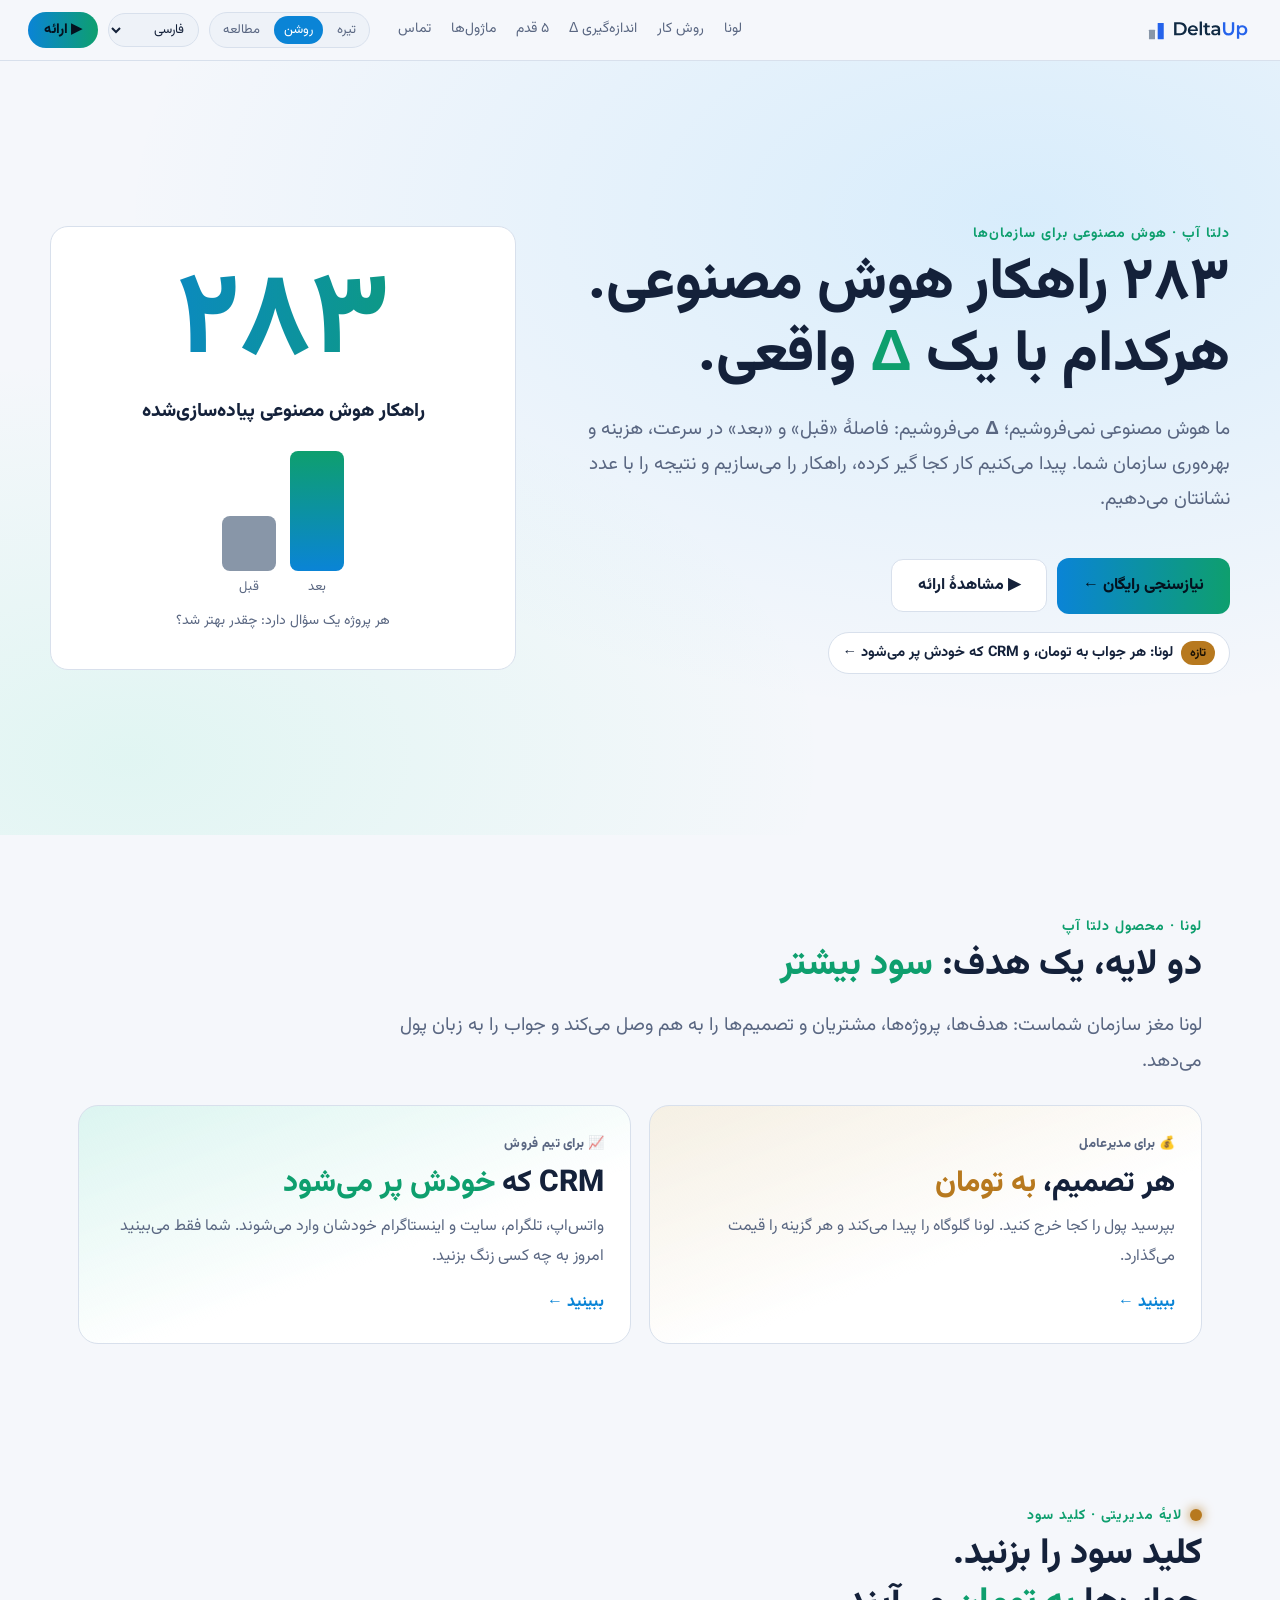
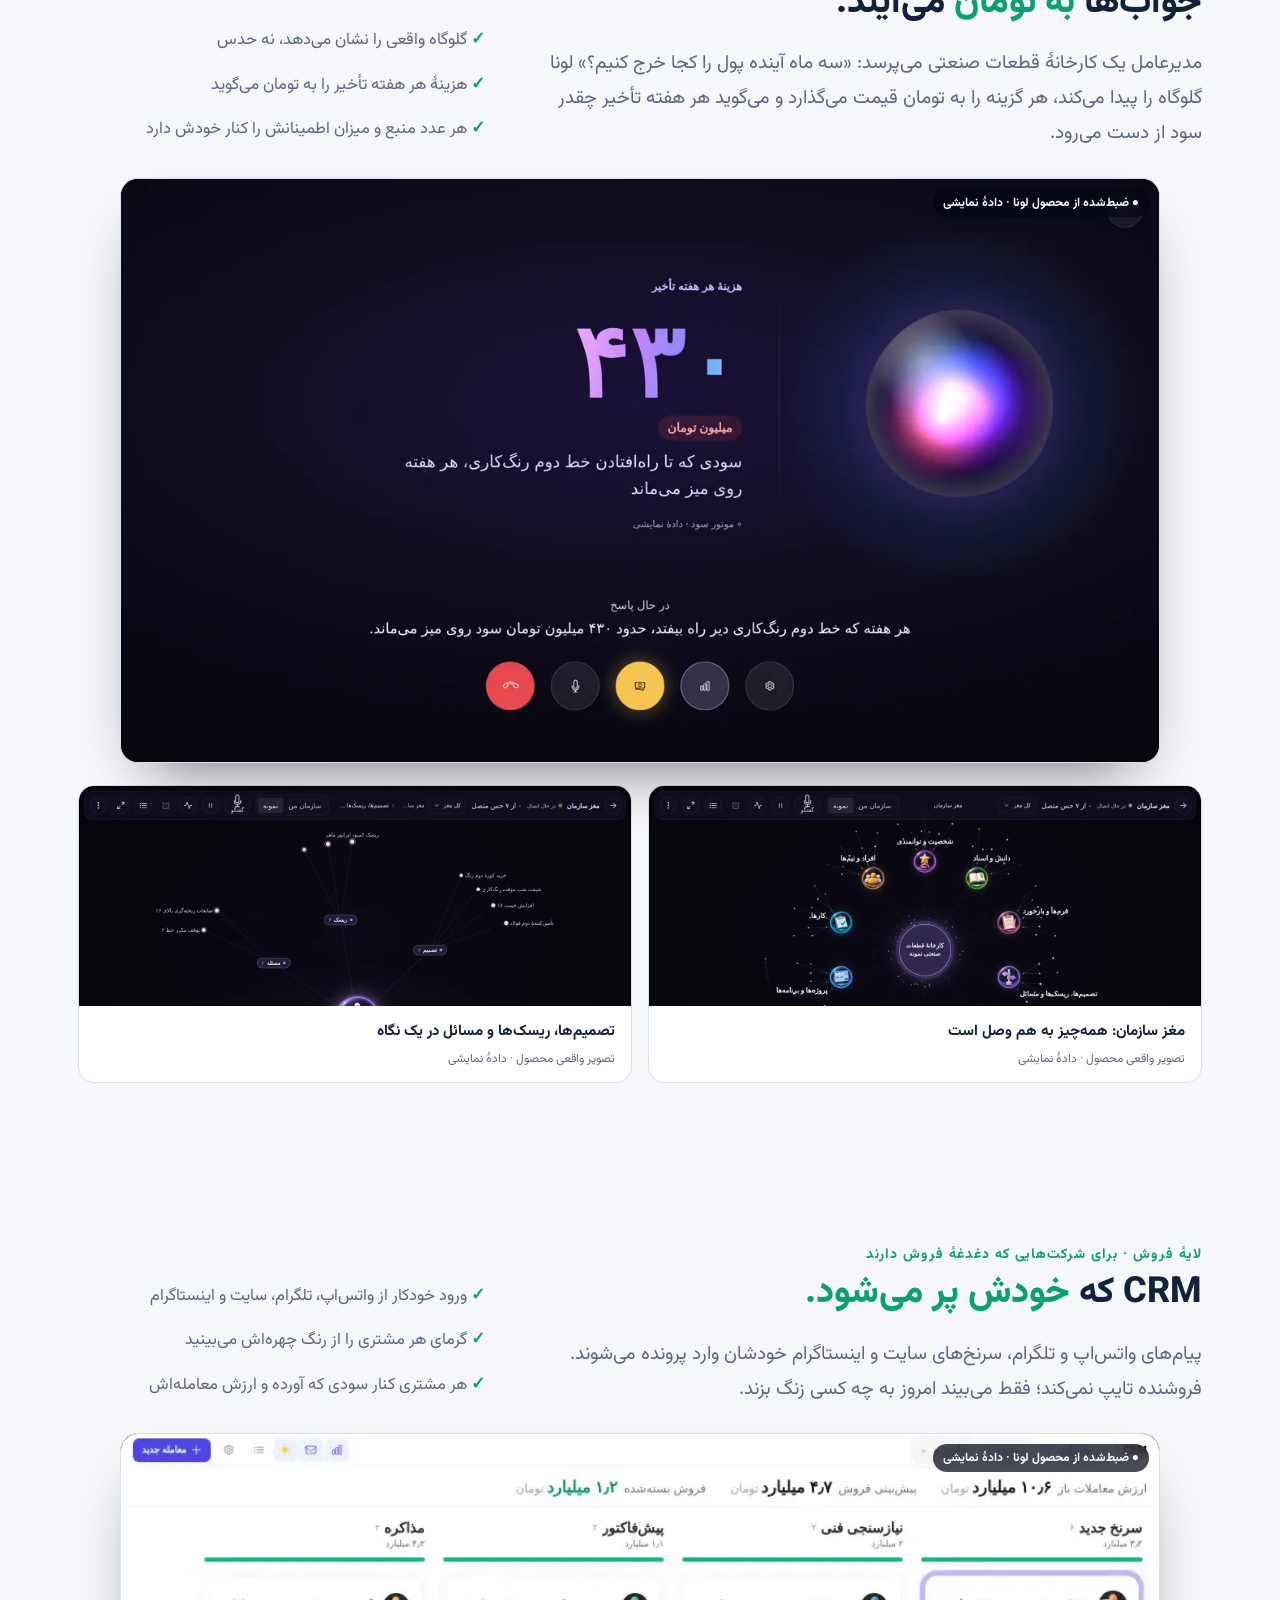
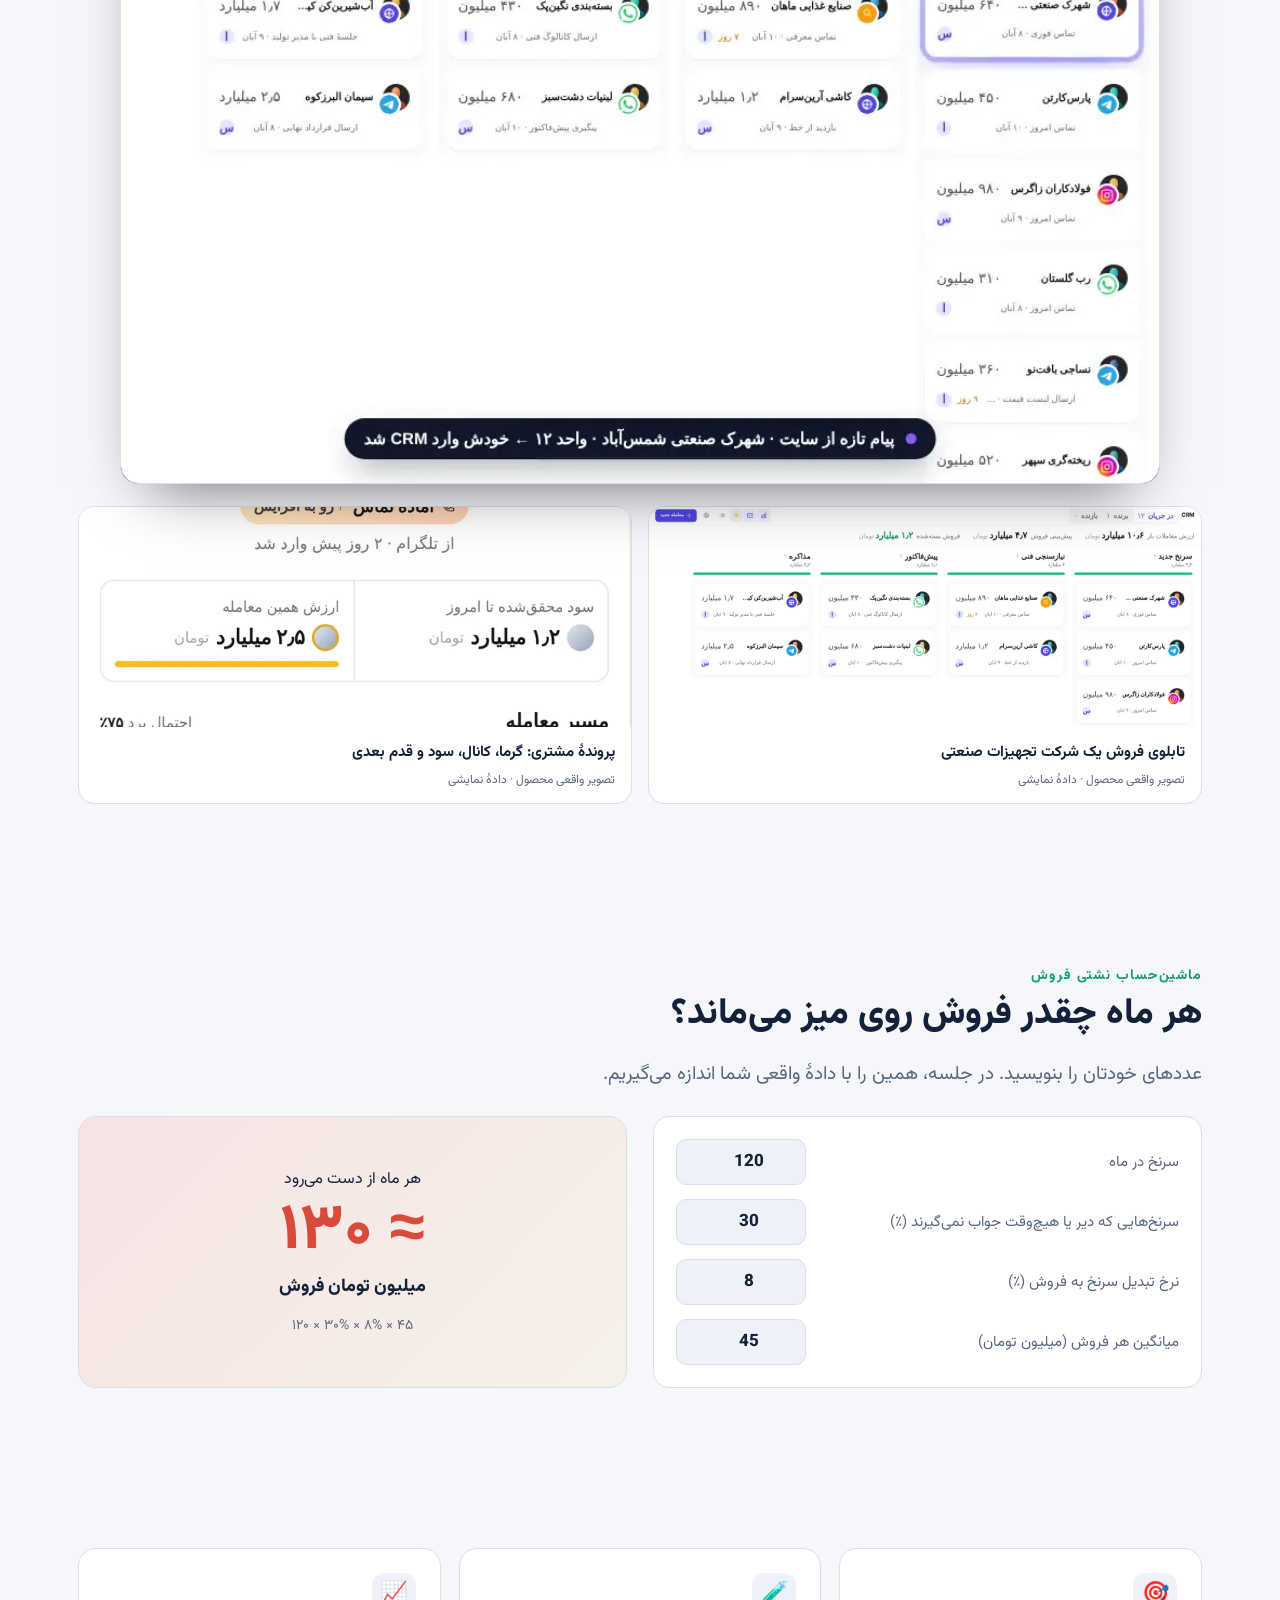
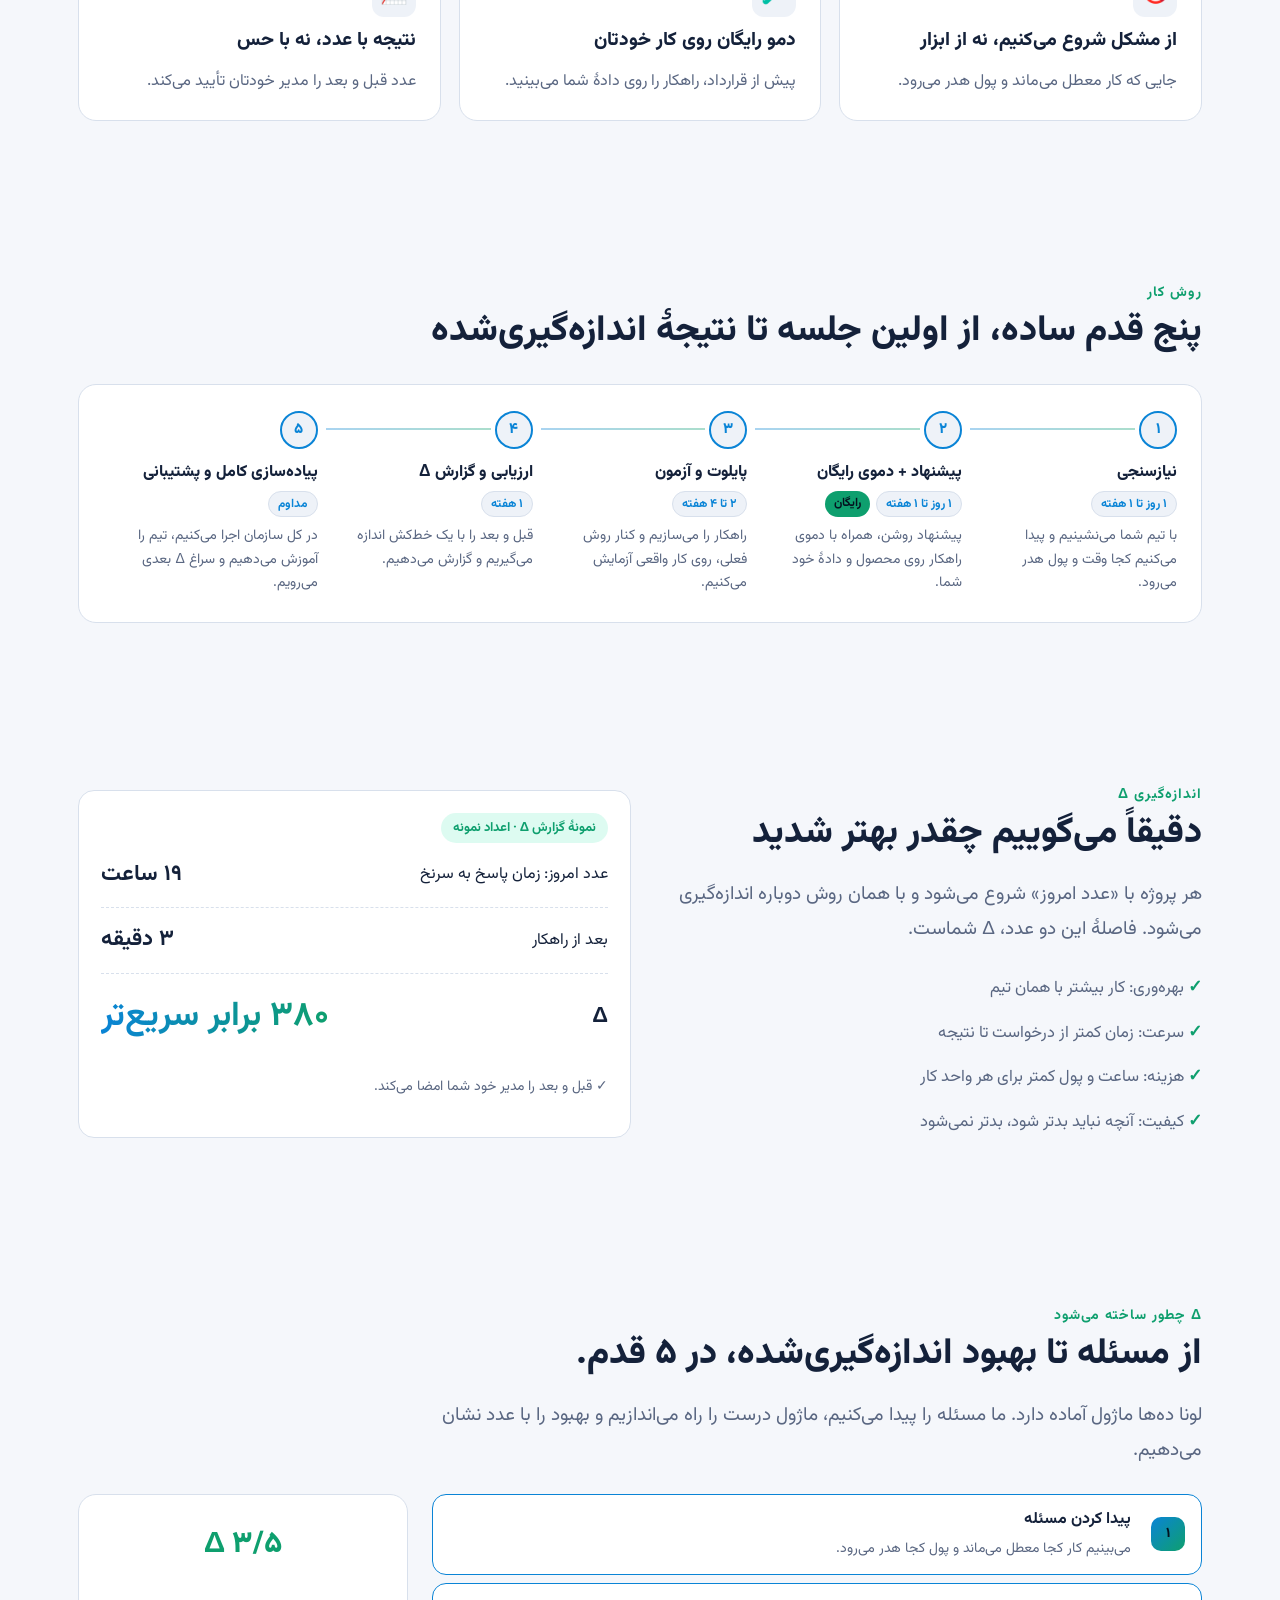
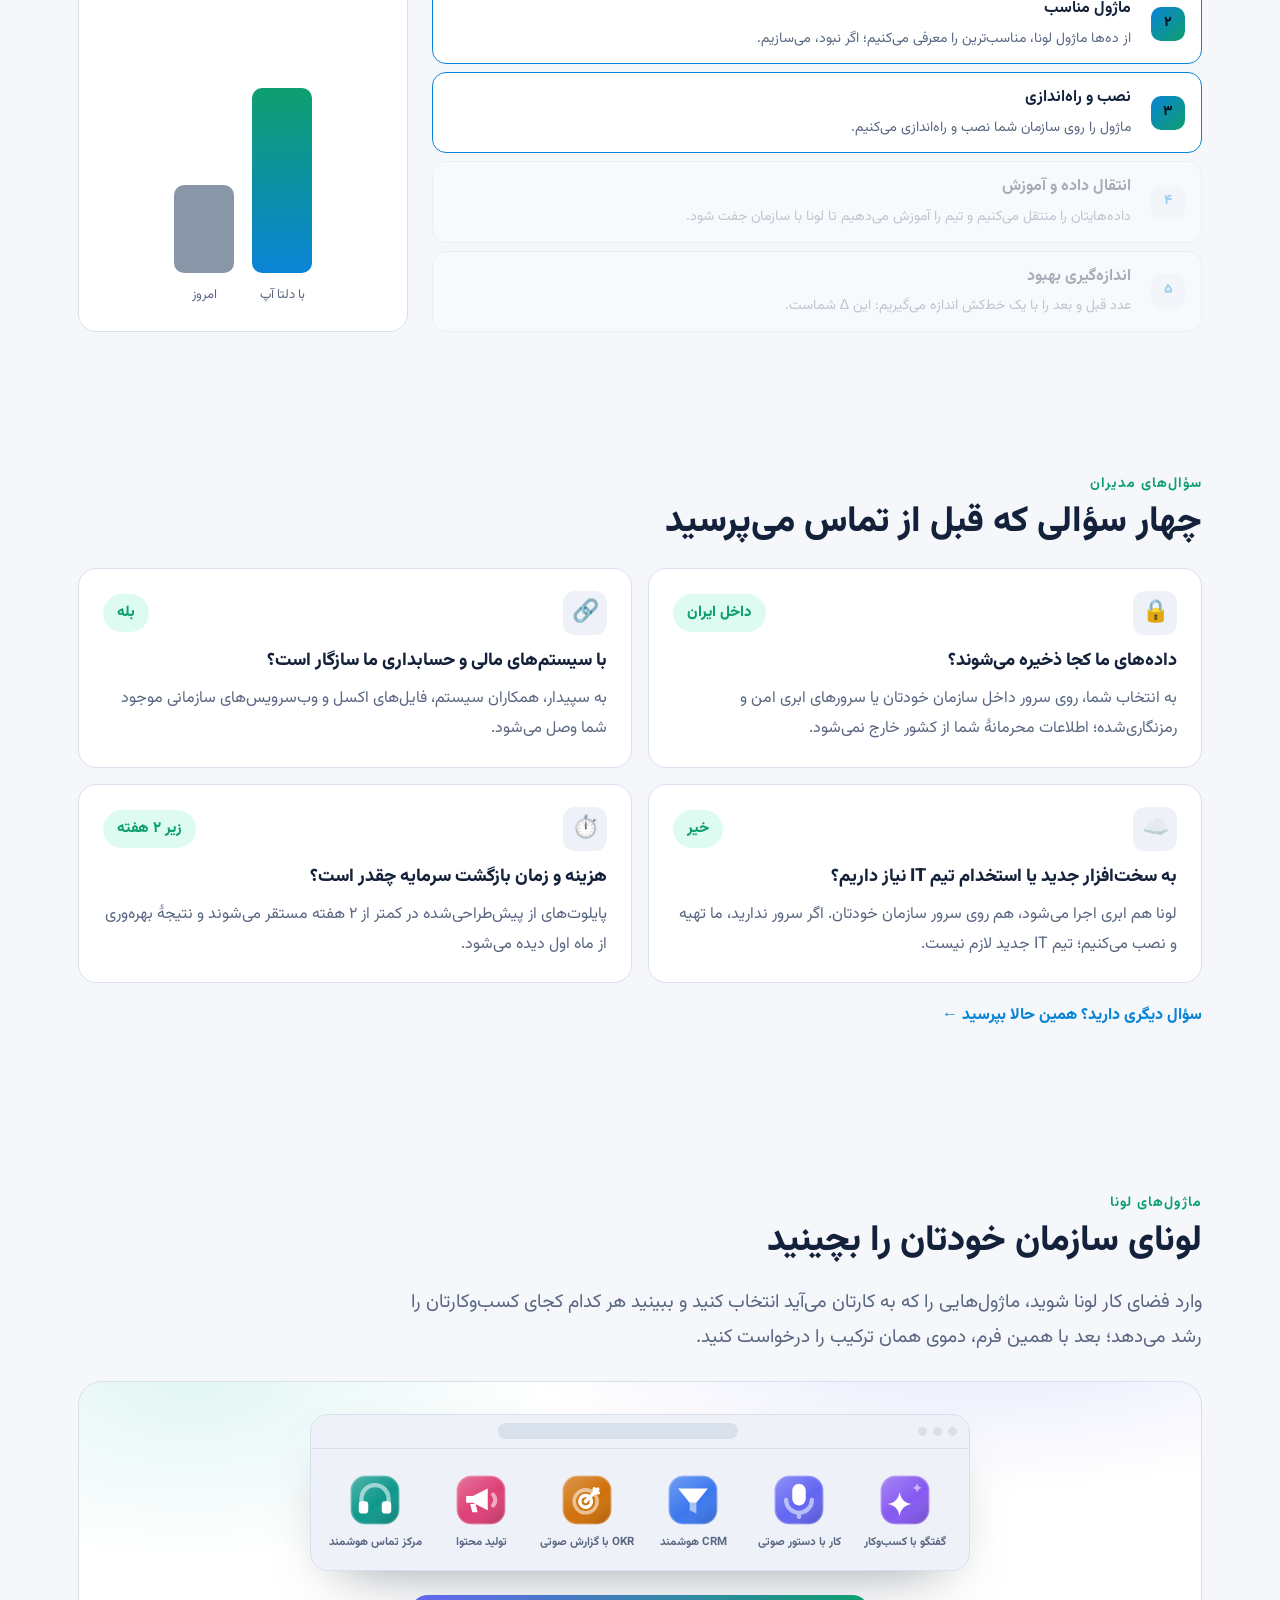
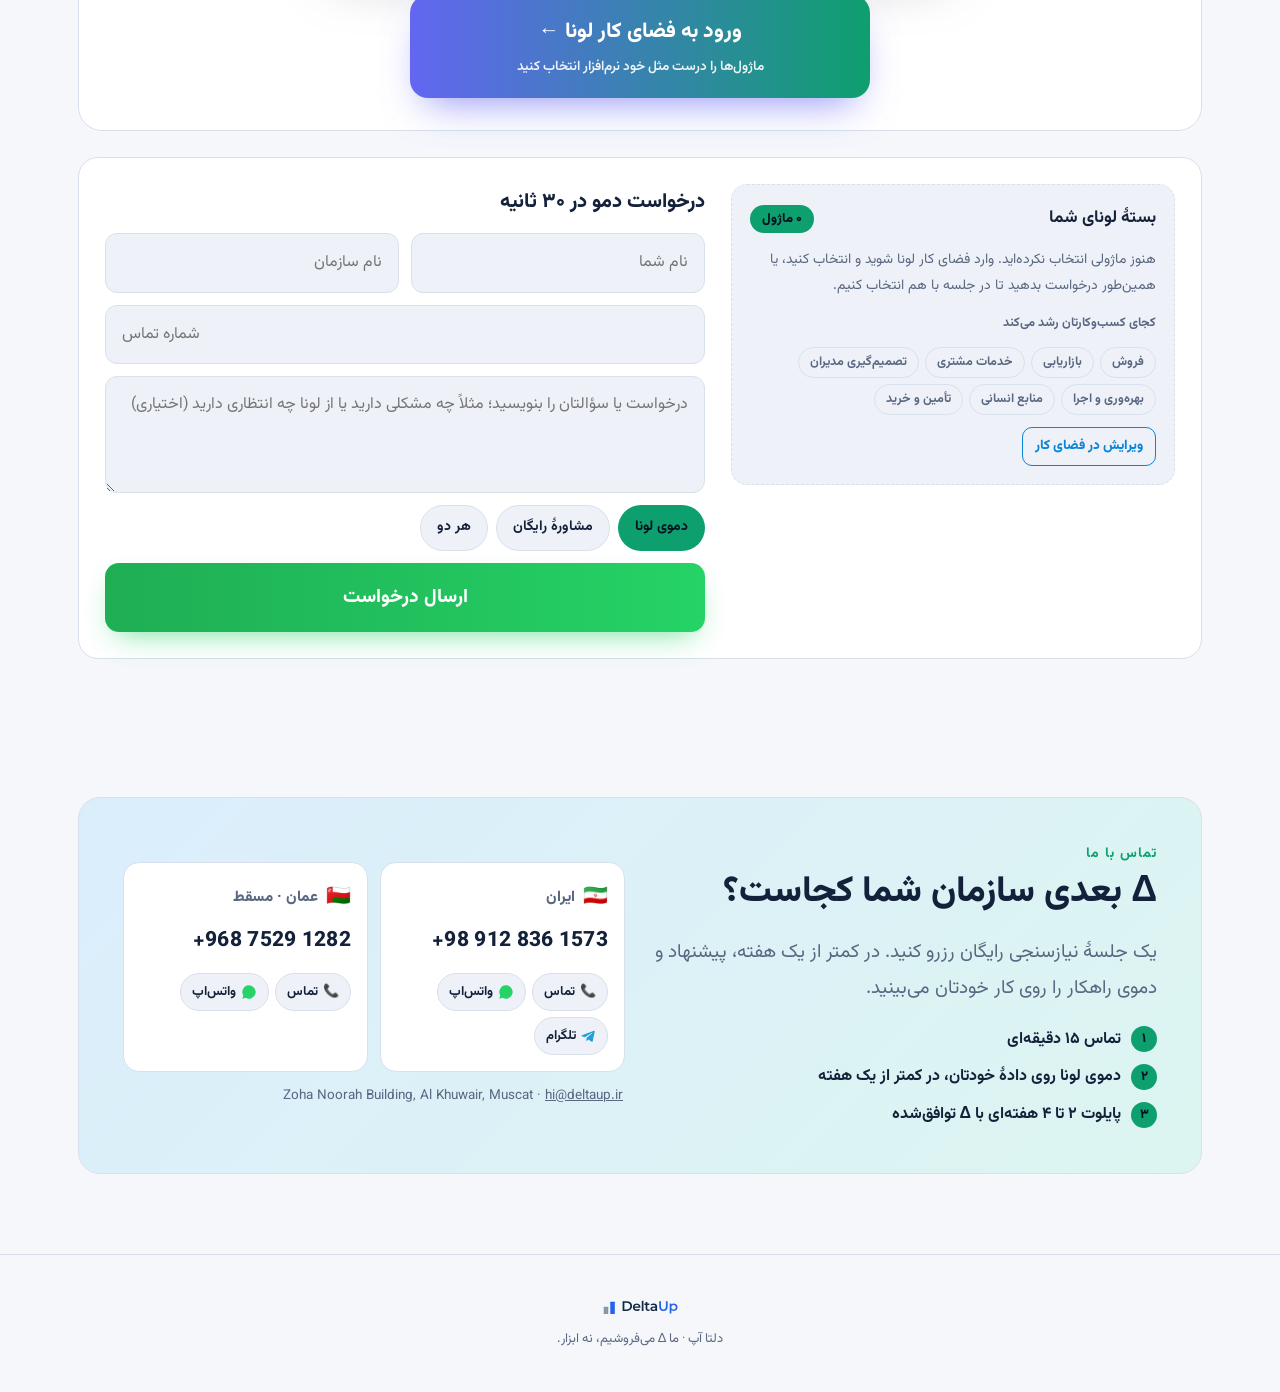
==== commit 707aeb28: "Demo form: a message field, sent to Telegram with the picked modules Visitors can write what they ne" ====
--- a/index.html
+++ b/index.html
@@ -196,8 +196,9 @@
 .lead-form{display:grid;gap:12px;background:var(--panel);border:1px solid var(--line);border-radius:20px;padding:22px;margin-bottom:18px}
 .lf-title{font-weight:800;font-size:20px}
 .lf-row{display:grid;grid-template-columns:1fr 1fr;gap:12px}
-.lead-form input[type=text],.lead-form input:not([type]),.lead-form input[type=tel]{width:100%;background:var(--panel2);color:var(--text);border:1px solid var(--line);border-radius:12px;padding:14px 16px;font:inherit;font-size:16px}
-.lead-form input:focus{outline:2px solid var(--acc);border-color:transparent}
+.lead-form input[type=text],.lead-form input:not([type]),.lead-form input[type=tel],.lead-form textarea{width:100%;background:var(--panel2);color:var(--text);border:1px solid var(--line);border-radius:12px;padding:14px 16px;font:inherit;font-size:16px}
+.lead-form textarea{resize:vertical;min-height:96px;line-height:1.8}
+.lead-form input:focus,.lead-form textarea:focus{outline:2px solid var(--acc);border-color:transparent}
 .lead-form input.bad{border-color:var(--warn)}
 .lf-chips{display:flex;flex-wrap:wrap;gap:8px}
 .lf-chips input{position:absolute;opacity:0;pointer-events:none}
@@ -547,6 +548,7 @@
       <div class="lf-title"><span class="fa">درخواست دمو در ۳۰ ثانیه</span><span class="en">Request a demo in 30 seconds</span><span class="ar">اطلب عرضاً في ٣٠ ثانية</span><span class="de">Demo in 30 Sekunden anfragen</span><span class="fr">Une démo en 30 secondes</span></div>
       <div class="lf-row"><input name="name" required autocomplete="name" placeholder="نام شما" data-ph="نام شما|Your name|اسمك|Ihr Name|Votre nom"><input name="org" required autocomplete="organization" placeholder="نام سازمان" data-ph="نام سازمان|Company|اسم المؤسسة|Unternehmen|Entreprise"></div>
       <input name="phone" required type="tel" inputmode="tel" autocomplete="tel" dir="ltr" placeholder="0912 000 0000" data-ph="شماره تماس|Phone number|رقم الهاتف|Telefonnummer|Téléphone">
+        <textarea name="message" rows="3" maxlength="1000" data-ph="درخواست یا سؤالتان را بنویسید؛ مثلاً چه مشکلی دارید یا از لونا چه انتظاری دارید (اختیاری)|Tell us what you need, e.g. the problem to solve or what you expect from Luna (optional)|اكتب طلبك أو سؤالك، مثل المشكلة أو ما تتوقعه من Luna (اختياري)|Ihr Anliegen, z. B. das Problem oder was Sie von Luna erwarten (optional)|Votre demande, ex. le problème à résoudre ou vos attentes envers Luna (facultatif)"></textarea>
       <div class="lf-chips" role="radiogroup">
         <label><input type="radio" name="need" value="دموی لونا" checked><span><span class="fa">دموی لونا</span><span class="en">Luna demo</span><span class="ar">عرض Luna</span><span class="de">Luna-Demo</span><span class="fr">Démo Luna</span></span></label>
         <label><input type="radio" name="need" value="مشاوره رایگان"><span><span class="fa">مشاورهٔ رایگان</span><span class="en">Free consultation</span><span class="ar">استشارة مجانية</span><span class="de">Kostenlose Beratung</span><span class="fr">Conseil gratuit</span></span></label>
@@ -813,13 +815,13 @@
 var _sl=setLang;setLang=function(l){_sl(l);ph()};ph();
 function text(){var d=new FormData(f),ok=true;["name","org","phone"].forEach(function(k){var i=f.elements[k],v=(i.value||"").trim();i.classList.toggle("bad",!v||(k=="phone"&&v.replace(/\D/g,"").length<8));if(i.classList.contains("bad"))ok=false});
  if(!ok){f.querySelector(".bad").focus();return null}
- return "درخواست از سایت دلتا آپ\n👤 "+d.get("name")+"\n🏢 "+d.get("org")+"\n📞 "+d.get("phone")+"\n🎯 "+d.get("need")+(BLD&&BLD.summary()?"\n🧩 "+BLD.summary():"")}
+ return "درخواست از سایت دلتا آپ\n👤 "+d.get("name")+"\n🏢 "+d.get("org")+"\n📞 "+d.get("phone")+"\n🎯 "+d.get("need")+(BLD&&BLD.summary()?"\n🧩 "+BLD.summary():"")+((d.get("message")||"").trim()?"\n💬 "+d.get("message").trim():"")}
 var OKT={fa:["🎉 {n} عزیز، درخواست شما همین الان به دست ما رسید!","تیم دلتا آپ خیلی زود با شما تماس می‌گیرد تا دموی لونا را روی کار خودتان ببینید. از اعتمادتان ممنونیم 🙏"],en:["🎉 Thank you, {n}! Your request just reached us.","The DeltaUp team will call you very soon to show you Luna on your own work. Thanks for your trust 🙏"],ar:["🎉 شكراً {n}! وصلنا طلبك الآن.","سيتصل بك فريق دلتا آب قريباً جداً ليُريك Luna على عملك. شكراً لثقتك 🙏"],de:["🎉 Danke, {n}! Ihre Anfrage ist gerade bei uns angekommen.","Das DeltaUp-Team ruft Sie sehr bald an und zeigt Ihnen Luna mit Ihrer eigenen Arbeit. Danke für Ihr Vertrauen 🙏"],fr:["🎉 Merci, {n} ! Votre demande vient de nous parvenir.","L’équipe DeltaUp vous appelle très vite pour vous montrer Luna sur votre propre travail. Merci de votre confiance 🙏"]};
 function done(m){var p=document.getElementById("lf-msg");p.hidden=false;p.textContent=m}
 function wa(t){window.open("https://wa.me/989306952808?text="+encodeURIComponent(t),"_blank");done(lang=="fa"?"واتس‌اپ باز شد؛ فقط دکمهٔ ارسال را بزنید ✓":"WhatsApp opened, just tap send ✓")}
 f.onsubmit=function(e){e.preventDefault();var t=text();if(!t)return;if(!LEAD_ENDPOINT)return wa(t);
  var d=new FormData(f),b=f.querySelector(".lf-send");b.disabled=true;
- fetch(LEAD_ENDPOINT,{method:"POST",headers:{"Content-Type":"application/json"},body:JSON.stringify({name:d.get("name"),org:d.get("org"),phone:d.get("phone"),need:d.get("need"),modules:BLD?BLD.summary():"",lang:lang,website:d.get("website")})})
+ fetch(LEAD_ENDPOINT,{method:"POST",headers:{"Content-Type":"application/json"},body:JSON.stringify({name:d.get("name"),org:d.get("org"),phone:d.get("phone"),need:d.get("need"),modules:BLD?BLD.summary():"",message:d.get("message"),lang:lang,website:d.get("website")})})
  .then(function(r){if(!r.ok)throw 0;var nm=(d.get("name")||"").trim();f.reset();f.classList.add("sent");var m=document.getElementById("lf-msg");m.hidden=false;m.className="lf-msg lf-ok";m.innerHTML="<b>"+OKT[lang][0].replace("{n}",nm.replace(/[<>&]/g,""))+"</b><span>"+OKT[lang][1]+"</span>";m.scrollIntoView({block:"center",behavior:"smooth"})})
  .catch(function(){var m=document.getElementById("lf-msg");m.hidden=false;m.innerHTML="";var l=document.createElement("a");l.className="lf-send";l.style.textDecoration="none";l.target="_blank";l.rel="noopener";l.href="https://wa.me/989306952808?text="+encodeURIComponent(t);l.textContent=lang=="fa"?"ارسال درخواست از واتس‌اپ ←":"Send via WhatsApp →";m.appendChild(l)}).then(function(){b.disabled=false})};})();
 </script>
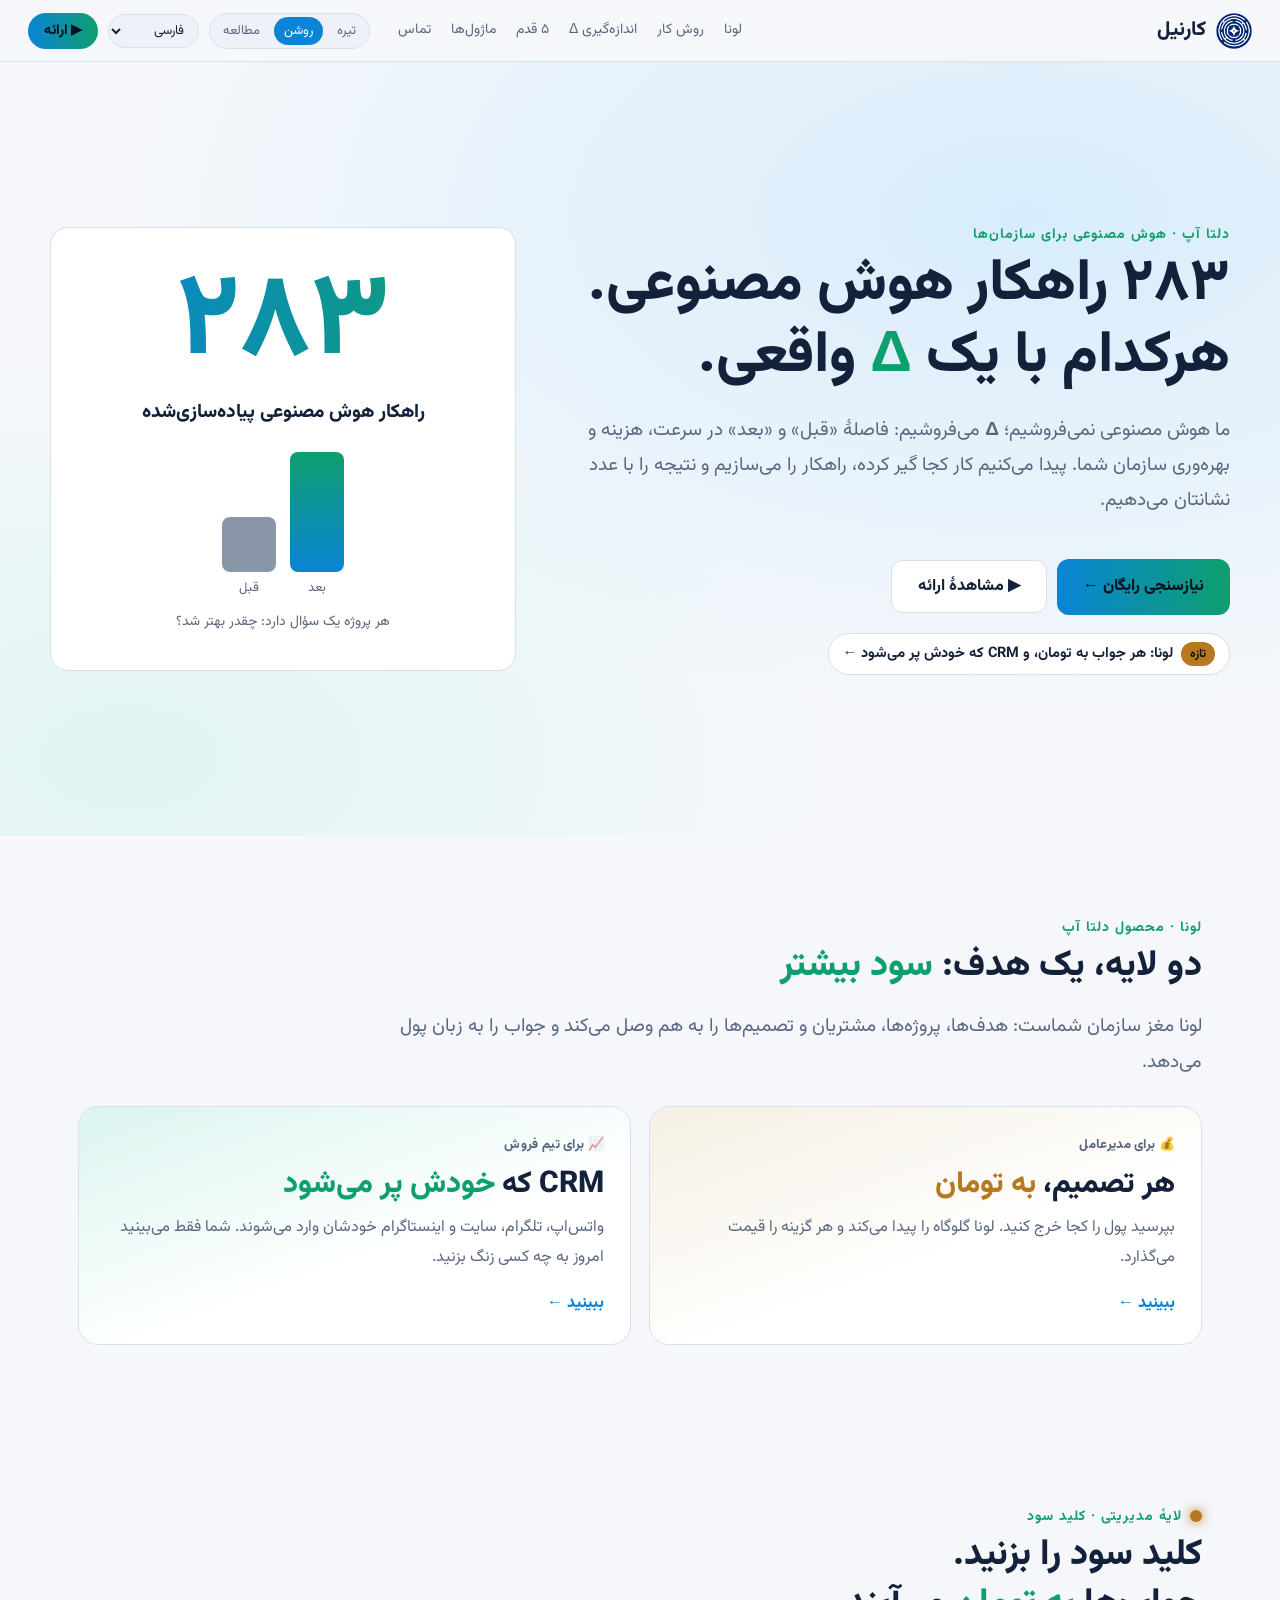
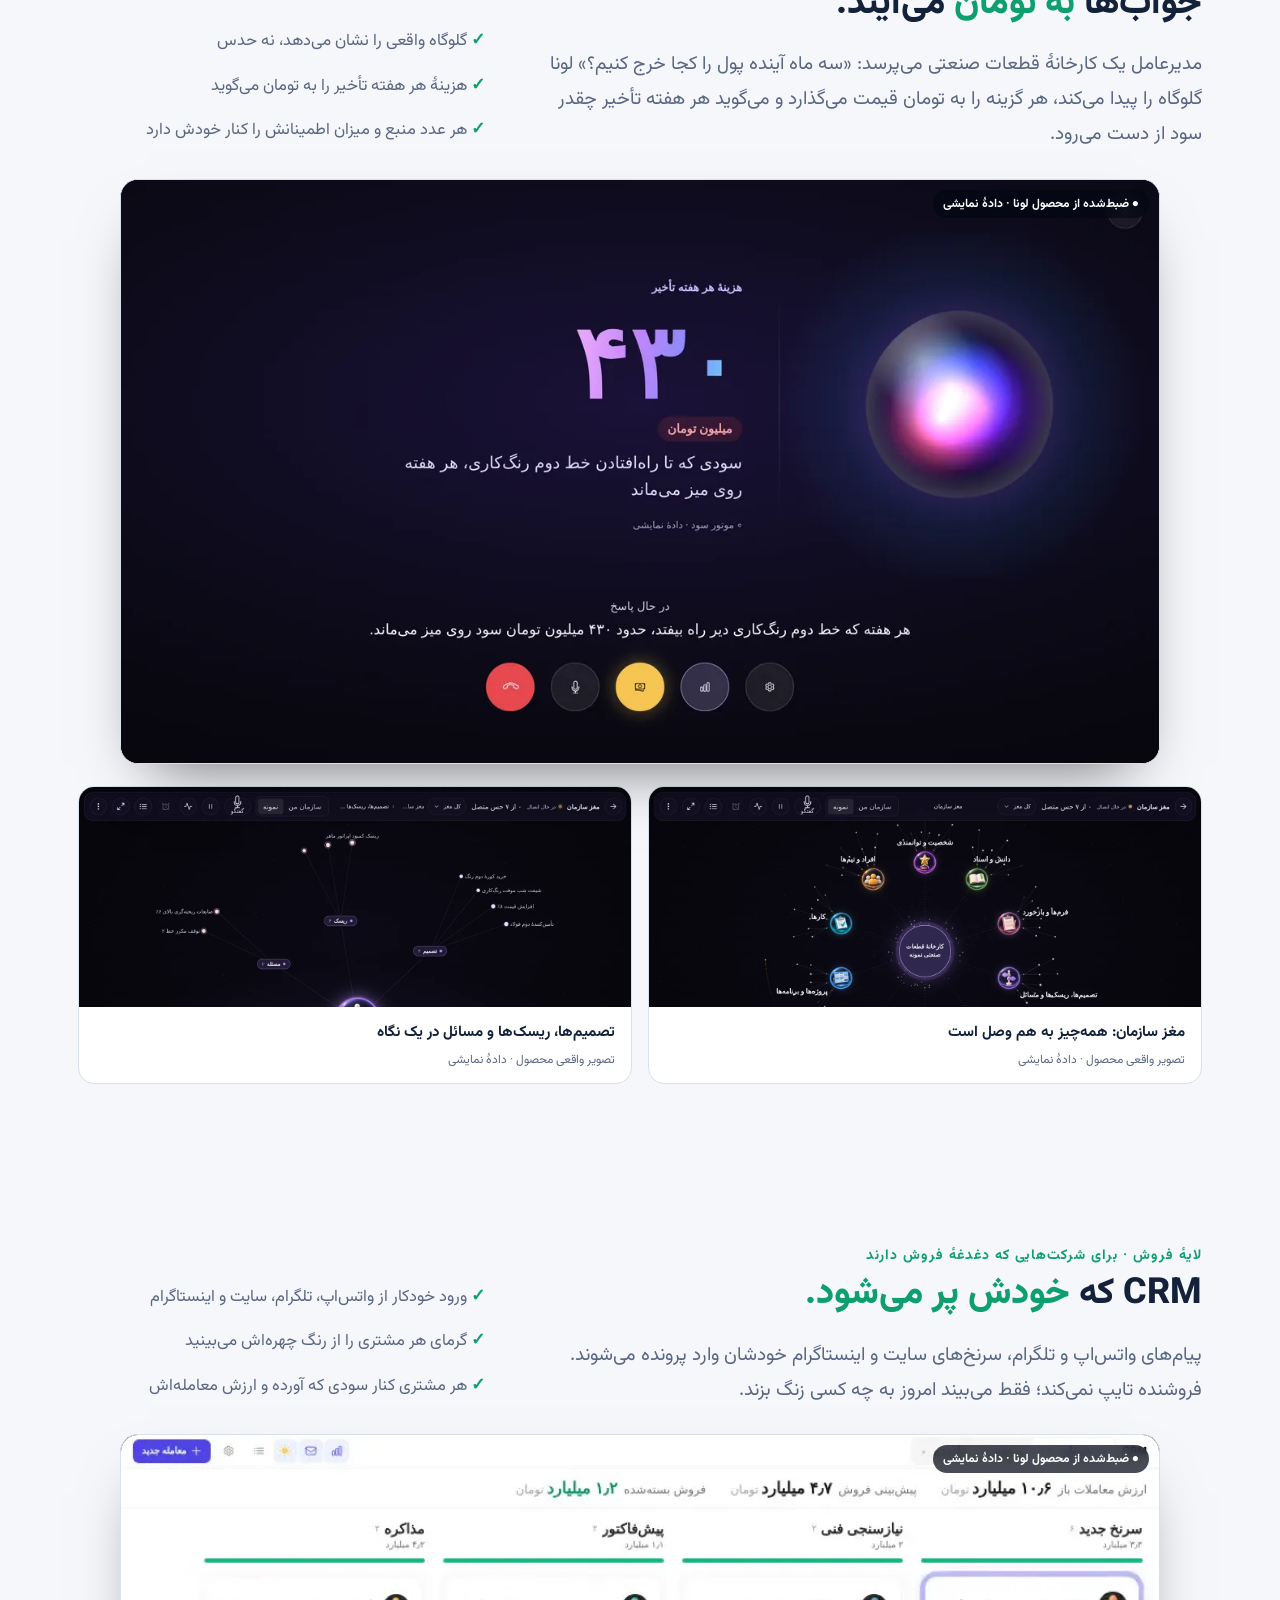
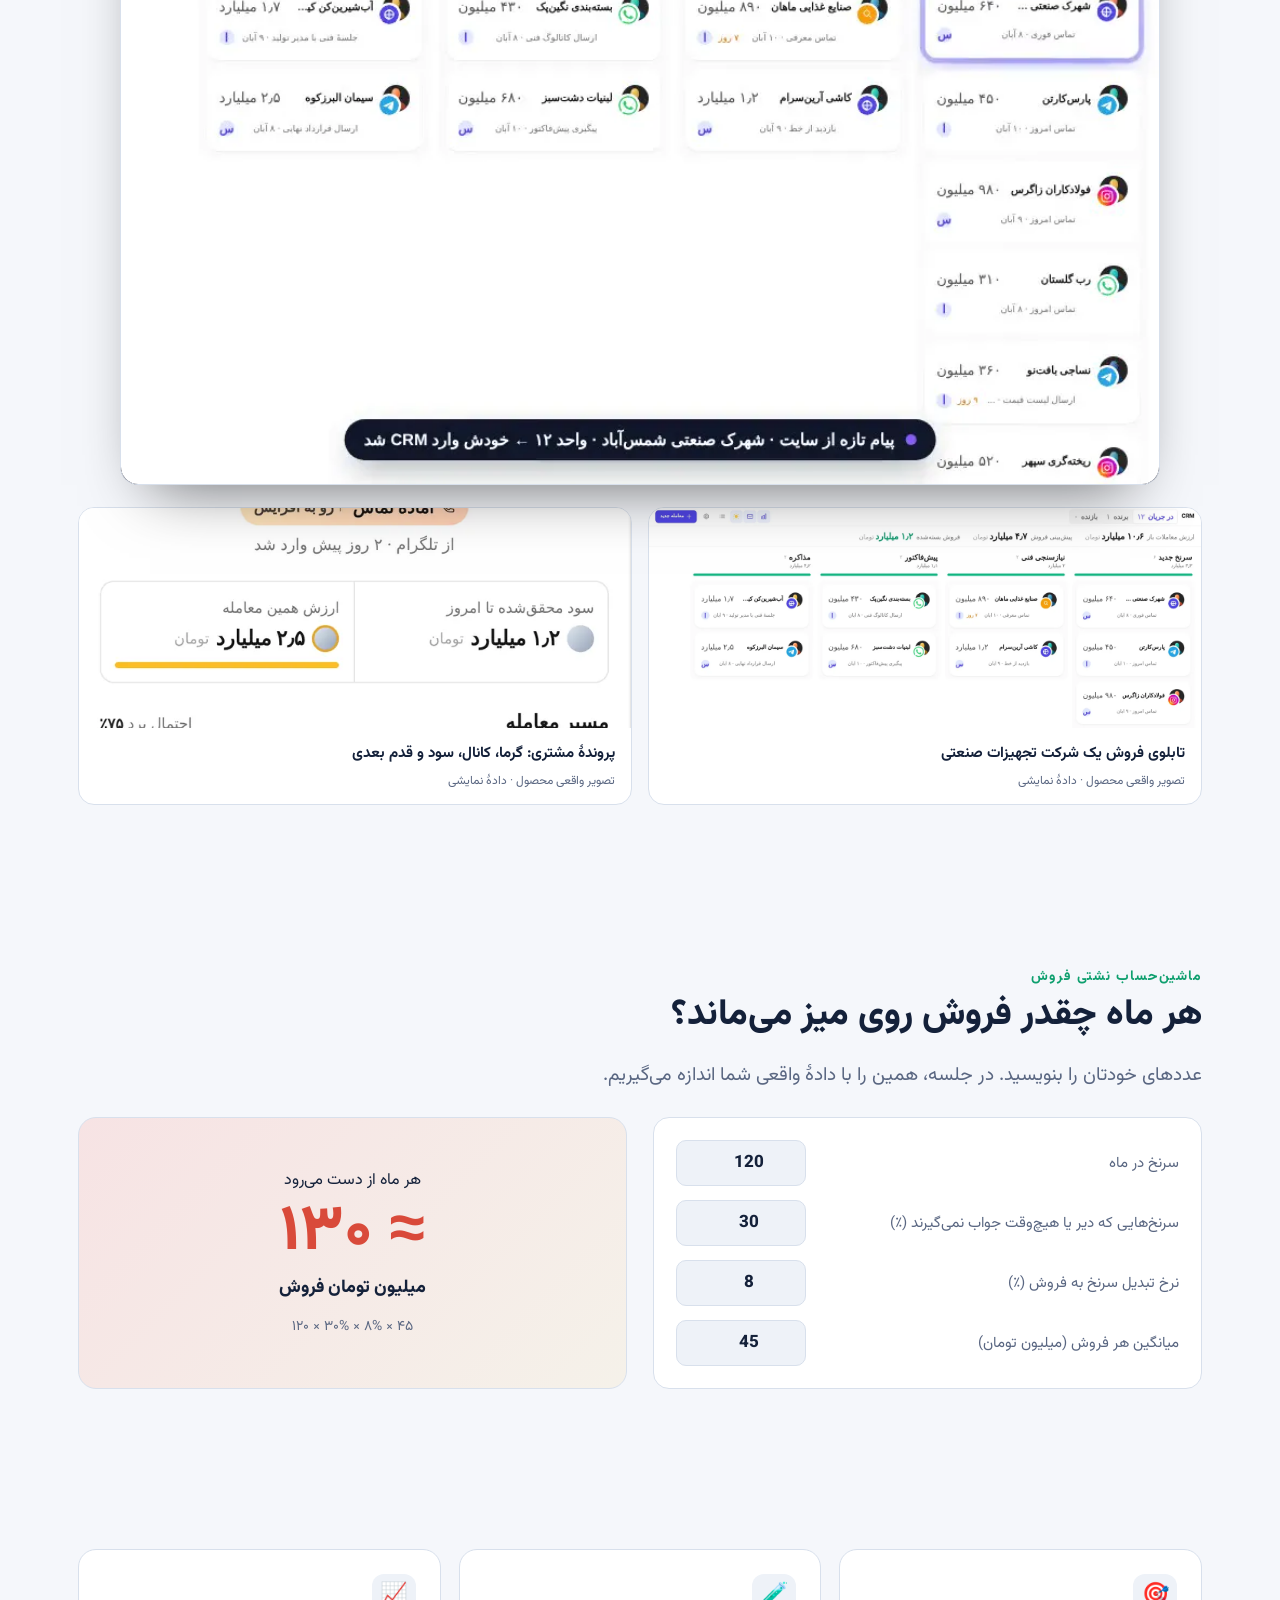
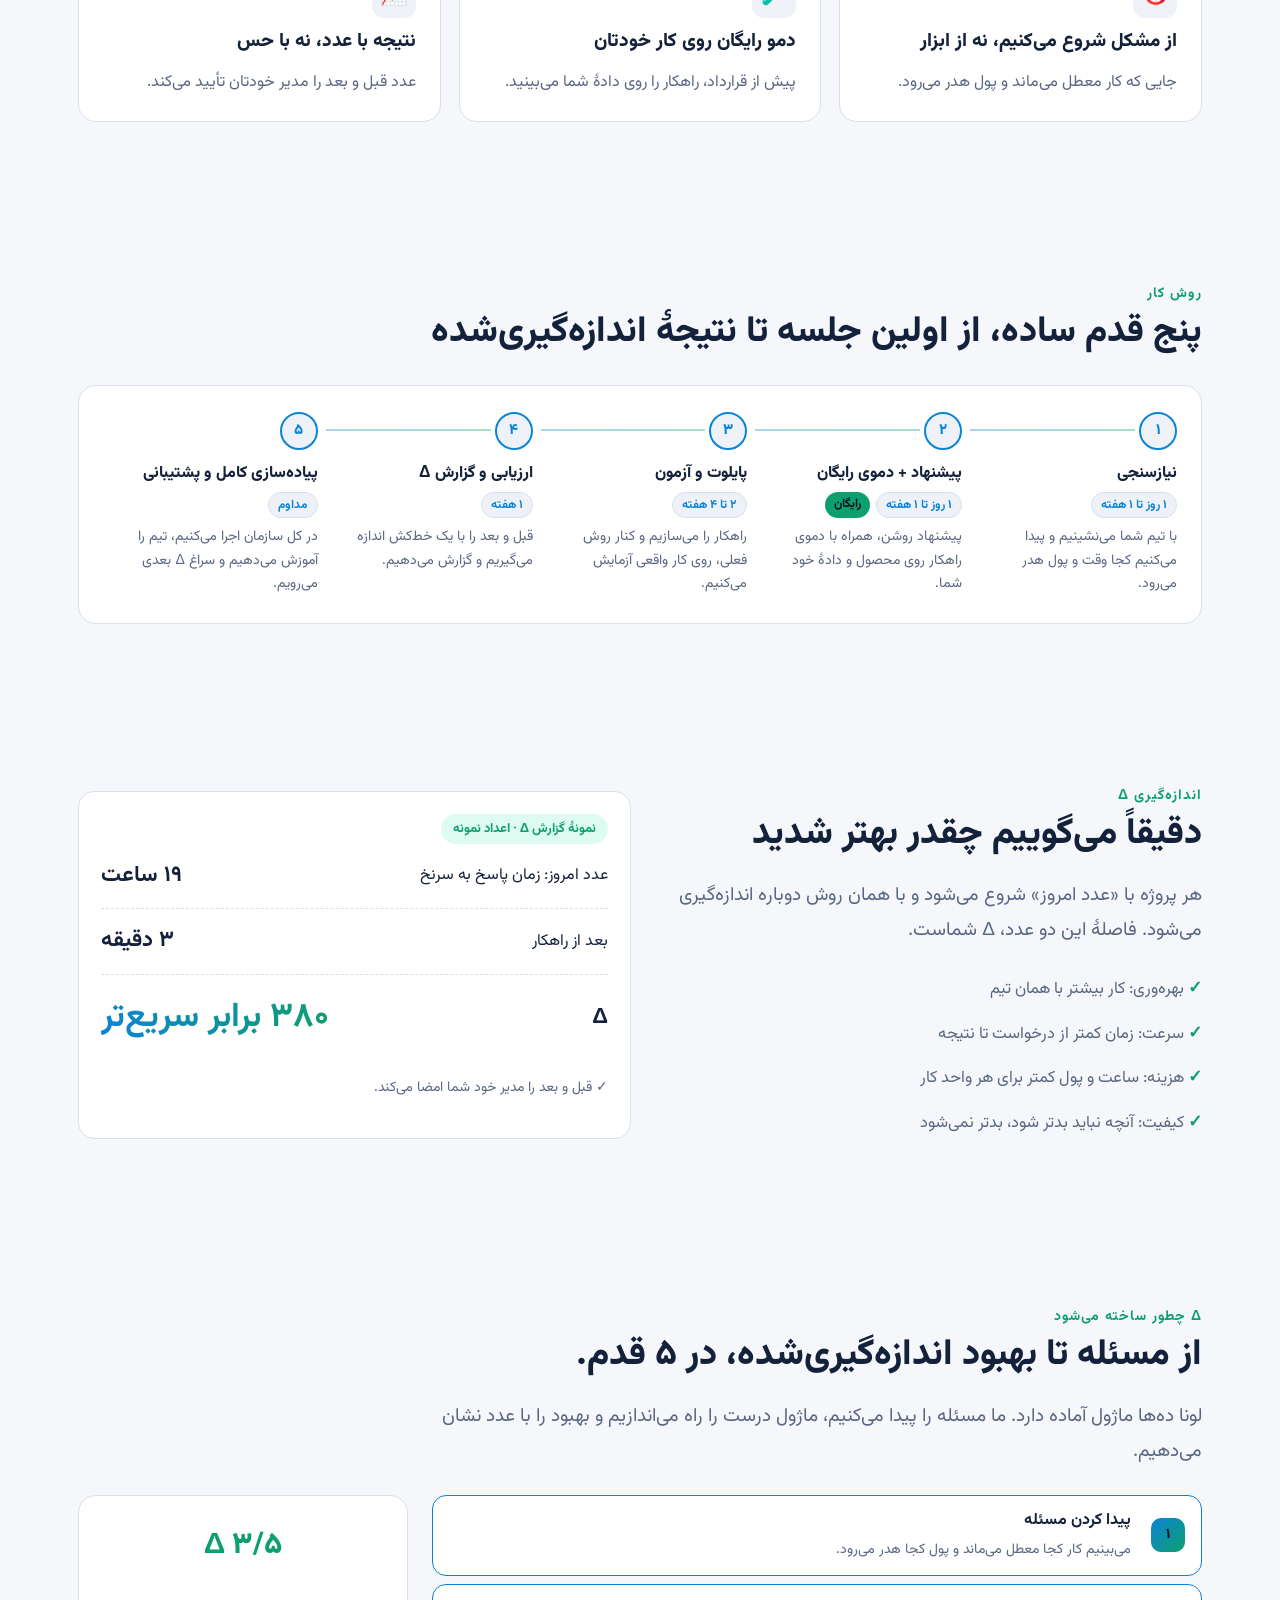
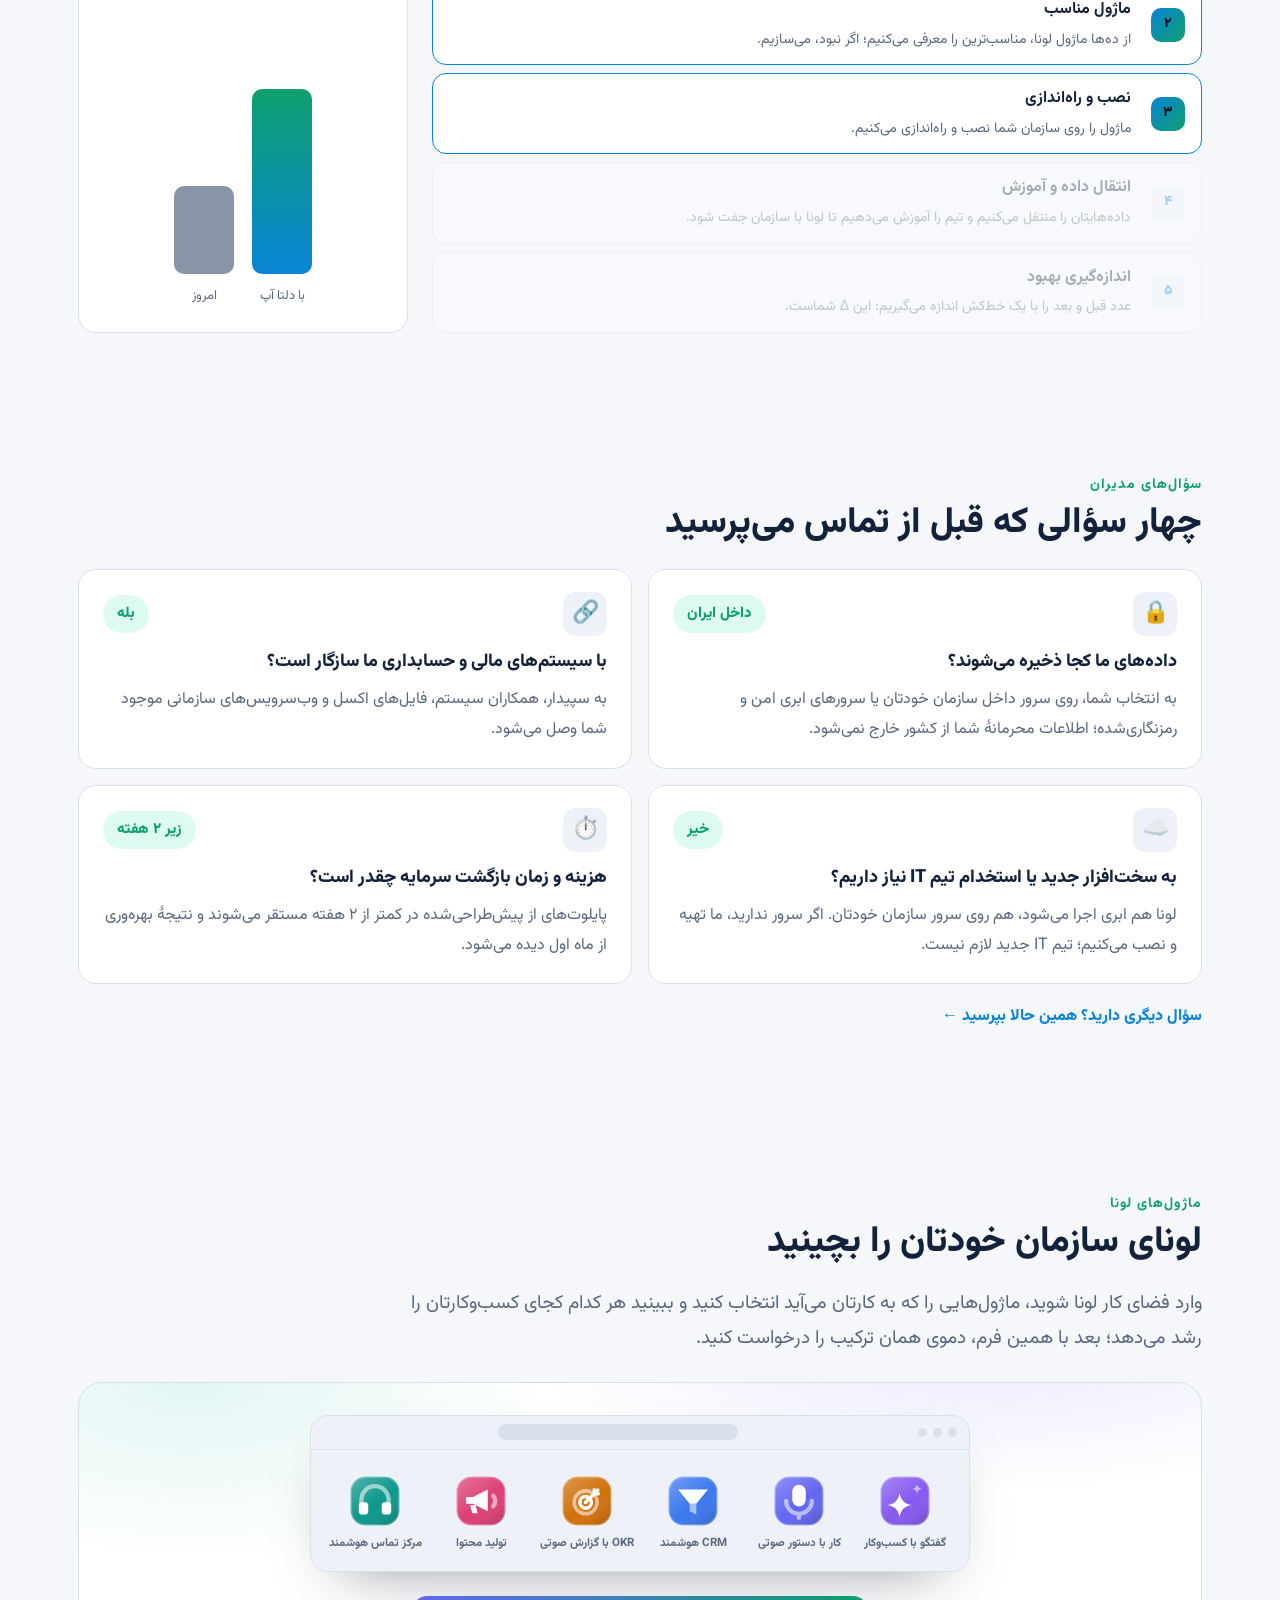
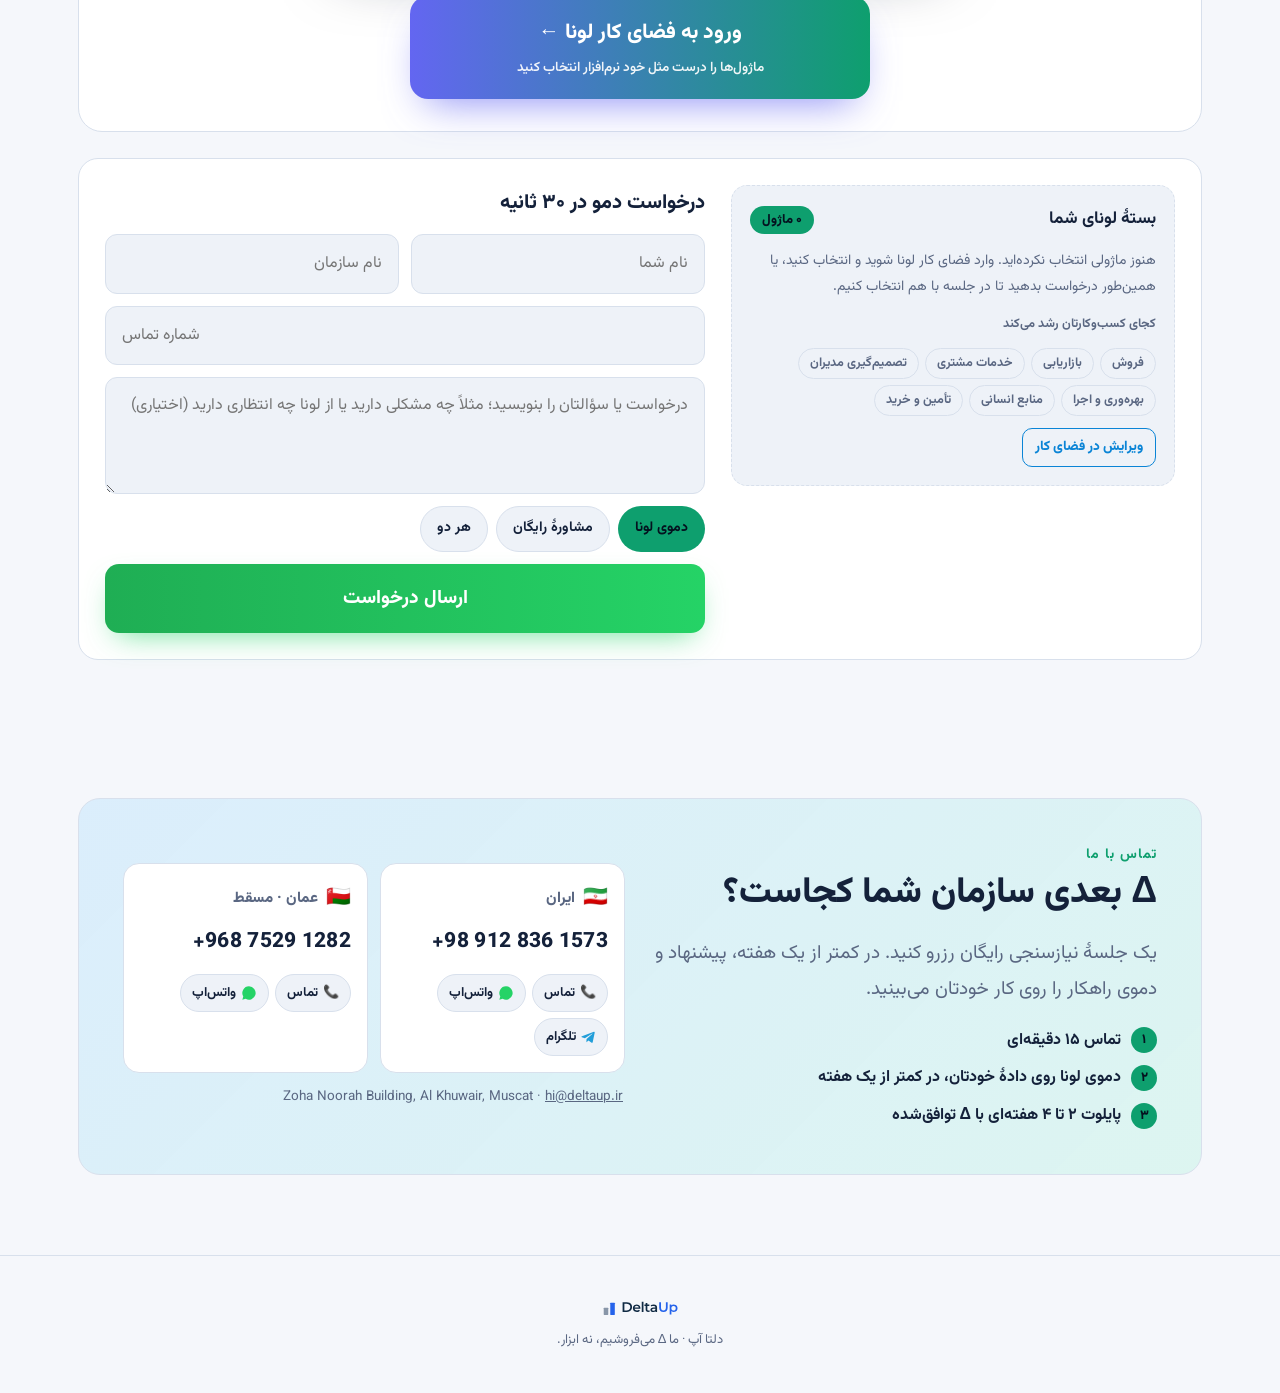
==== commit 3c025be9: "Header: show Karnil name and logo instead of DeltaUp Co-Authored-By: Claude Opus 5.5 <noreply@anthro" ====
--- a/index.html
+++ b/index.html
@@ -33,6 +33,7 @@
 a{color:var(--acc)}
 header.top{position:sticky;top:0;z-index:20;display:flex;align-items:center;gap:18px;padding:12px 28px;background:rgba(11,18,32,.88);backdrop-filter:blur(8px);border-bottom:1px solid var(--line)}
 .logo{height:32px;width:auto;display:block}
+.brand{display:flex;align-items:center;gap:10px;text-decoration:none;color:inherit;font-weight:800;font-size:20px;white-space:nowrap}.brand img{height:36px;width:36px;display:block}
 nav{display:flex;margin-inline-start:auto}
 nav a{color:var(--mute);text-decoration:none;margin:0 10px;font-size:14px}nav a:hover{color:var(--text)}
 .tools{display:flex;gap:10px;align-items:center}
@@ -342,7 +343,21 @@
 .lt[aria-pressed=true] .lt-i{box-shadow:0 0 0 3px var(--acc2)}
 .lt.open .lt-l{color:var(--acc)}
 .lt:focus-visible{outline:2px solid var(--acc);outline-offset:2px}
-.lw .binfo{margin-top:-8px;box-shadow:0 18px 40px -26px rgba(15,23,42,.4)}
+.lw-main{display:flex;overflow:hidden}
+.lw-content{flex:1;min-width:0;overflow-y:auto}
+.lw-side{display:none;flex:none;width:min(440px,42vw);overflow-y:auto;background:var(--panel);border-inline-start:1px solid var(--line);box-shadow:0 0 40px -20px rgba(15,23,42,.35)}
+.lw.side-on .lw-side{display:block;animation:lw-side .25s ease-out}
+@keyframes lw-side{from{opacity:0;transform:translateX(-24px)}}
+[dir=ltr] .lw.side-on .lw-side{animation-name:lw-side-l}
+@keyframes lw-side-l{from{opacity:0;transform:translateX(24px)}}
+.lw.side-on .lw-grid{grid-template-columns:repeat(auto-fill,minmax(118px,1fr))}
+.lw .binfo{grid-template-columns:minmax(0,1fr);border:0;border-radius:0;padding:22px 22px 28px;background:none;animation:none}
+.lw .binfo>svg{width:64px;height:64px}
+.lw .binfo h3{padding-inline-end:56px}
+.lw .bi-two{grid-template-columns:1fr}
+.lw .bi-x{position:sticky;float:inline-end;top:0;z-index:1;width:44px;height:44px;margin:-6px 0 0;border:2px solid var(--line);background:var(--panel2);color:var(--text);font-size:26px;font-weight:700;line-height:1;box-shadow:0 4px 14px -6px rgba(15,23,42,.35);transition:background .15s,color .15s,border-color .15s}
+.lw .bi-x:hover,.lw .bi-x:focus-visible{background:#e5484d;border-color:#e5484d;color:#fff;outline:0}
+.lw .bi-add{justify-self:stretch}
 .lw-empty{grid-column:1/-1;margin:0;color:var(--mute);text-align:center}
 .lw-foot{flex:none;display:flex;align-items:center;gap:10px;padding:12px max(16px,calc((100vw - 900px)/2));background:var(--al-bar);backdrop-filter:blur(12px);border-top:1px solid var(--line)}
 .lw-sum{flex:1;min-width:0;display:flex;align-items:center;font-weight:700;font-size:14px}
@@ -350,8 +365,9 @@
 .lw-sum b{margin-inline-start:18px;font-weight:800}
 .lw-cancel{border:1px solid var(--line);background:none;color:var(--text);border-radius:12px;padding:10px 16px;font:inherit;font-weight:700;cursor:pointer}
 .lw-ok{border:0;border-radius:12px;padding:10px 22px;font:inherit;font-weight:800;color:#fff;background:linear-gradient(90deg,#1fae54,#25d366);cursor:pointer;box-shadow:0 10px 24px -12px rgba(37,211,102,.8)}
-@media(max-width:760px){.lw-grid{grid-template-columns:repeat(3,minmax(0,1fr));column-gap:6px}.lt-i,.lt-i svg{width:60px;height:60px}.lt-i{border-radius:18px}.lw-field kbd,#lw-ws,.lw-end .lw-btn{display:none}.lw-top{gap:6px;padding-inline:8px}.lw-content{padding:22px 14px 28px}.lw-foot{flex-wrap:wrap;padding:10px 12px}.lw-sum{flex-basis:100%}.lw-cancel,.lw-ok{flex:1}.bh-icons{grid-template-columns:repeat(3,minmax(0,1fr))}.bld-hero{padding:22px 14px}}
-@media(prefers-reduced-motion:reduce){.lw,.lw-load svg,.bh-icons svg{animation:none}}
+@media(max-width:760px){.lw-side{position:fixed;inset-inline:0;bottom:0;z-index:4;width:auto;max-height:78vh;border:0;border-radius:22px 22px 0 0;box-shadow:0 -20px 50px -10px rgba(15,23,42,.45)}.lw.side-on .lw-side{animation:lw-up .25s ease-out}.lw.side-on .lw-grid{grid-template-columns:repeat(3,minmax(0,1fr))}.lw-grid{grid-template-columns:repeat(3,minmax(0,1fr));column-gap:6px}.lt-i,.lt-i svg{width:60px;height:60px}.lt-i{border-radius:18px}.lw-field kbd,#lw-ws,.lw-end .lw-btn{display:none}.lw-top{gap:6px;padding-inline:8px}.lw-content{padding:22px 14px 28px}.lw-foot{flex-wrap:wrap;padding:10px 12px}.lw-sum{flex-basis:100%}.lw-cancel,.lw-ok{flex:1}.bh-icons{grid-template-columns:repeat(3,minmax(0,1fr))}.bld-hero{padding:22px 14px}}
+@keyframes lw-up{from{transform:translateY(40px);opacity:0}}
+@media(prefers-reduced-motion:reduce){.lw-side,.lw,.lw-load svg,.bh-icons svg{animation:none}}
 @media print{header.top,#pbar{display:none!important}*{-webkit-print-color-adjust:exact;print-color-adjust:exact}section{break-inside:avoid}}
 </style>
 </head>
@@ -359,7 +375,7 @@
 <svg width="0" height="0" style="position:absolute" aria-hidden="true"><defs><linearGradient id="du-sheen" x1="6" y1="2" x2="34" y2="38" gradientUnits="userSpaceOnUse"><stop offset="0" stop-color="#fff" stop-opacity=".26"/><stop offset=".55" stop-color="#fff" stop-opacity="0"/><stop offset="1" stop-color="#000" stop-opacity=".18"/></linearGradient></defs><symbol id="du-logo" viewBox="0 0 538 160"><g transform="translate(8 32) scale(.42)"><rect x="40" y="112" width="72" height="112" rx="6" fill="var(--logo-grey)"/><rect x="144" y="32" width="72" height="192" rx="6" fill="var(--logo-blue)"/></g><path fill="var(--logo-word)" d="M150.648 41.599999999999994H178.8Q189.10399999999998 41.599999999999994 197.108 45.602Q205.112 49.604 209.52800000000002 56.918Q213.94400000000002 64.232 213.94400000000002 73.8Q213.94400000000002 83.368 209.52800000000002 90.68199999999999Q205.112 97.996 197.108 101.99799999999999Q189.10399999999998 106.0 178.8 106.0H150.648ZM178.248 95.88Q185.332 95.88 190.714 93.166Q196.096 90.452 198.994 85.438Q201.892 80.424 201.892 73.8Q201.892 67.176 198.994 62.162000000000006Q196.096 57.148 190.714 54.434Q185.332 51.72 178.248 51.72H162.608V95.88Z"/><path fill="var(--logo-word)" d="M269.336 85.116H230.788Q231.8 90.544 236.078 93.71799999999999Q240.356 96.892 246.704 96.892Q254.8 96.892 260.044 91.556L266.20799999999997 98.64Q262.896 102.596 257.836 104.62Q252.776 106.644 246.428 106.644Q238.332 106.644 232.168 103.424Q226.004 100.204 222.64600000000002 94.45400000000001Q219.288 88.70400000000001 219.288 81.436Q219.288 74.26 222.554 68.51Q225.82 62.76 231.61599999999999 59.54Q237.412 56.32 244.68 56.32Q251.856 56.32 257.514 59.494Q263.172 62.668 266.346 68.418Q269.52 74.168 269.52 81.712Q269.52 82.908 269.336 85.116ZM230.696 77.48H258.572Q257.836 72.144 254.06400000000002 68.83200000000001Q250.292 65.52000000000001 244.68 65.52000000000001Q239.16 65.52000000000001 235.34199999999998 68.786Q231.524 72.05199999999999 230.696 77.48Z"/><path fill="var(--logo-word)" d="M278.35999999999996 37.736000000000004H289.85999999999996V106.0H278.35999999999996Z"/><path fill="var(--logo-word)" d="M332.28 103.332Q330.256 104.988 327.35799999999995 105.816Q324.4599999999999 106.644 321.23999999999995 106.644Q313.14399999999995 106.644 308.72799999999995 102.412Q304.31199999999995 98.18 304.31199999999995 90.084V66.44H296.21599999999995V57.24H304.31199999999995V46.016H315.81199999999995V57.24H328.96799999999996V66.44H315.81199999999995V89.80799999999999Q315.81199999999995 93.396 317.55999999999995 95.28200000000001Q319.30799999999994 97.168 322.61999999999995 97.168Q326.4839999999999 97.168 329.05999999999995 95.144Z"/><path fill="var(--logo-word)" d="M380.67999999999995 77.20400000000001V106.0H369.82399999999996V100.02Q367.70799999999997 103.24 363.79799999999994 104.94200000000001Q359.8879999999999 106.644 354.36799999999994 106.644Q348.84799999999996 106.644 344.70799999999997 104.75800000000001Q340.5679999999999 102.872 338.31399999999996 99.51400000000001Q336.05999999999995 96.156 336.05999999999995 91.924Q336.05999999999995 85.3 340.98199999999997 81.298Q345.90399999999994 77.29599999999999 356.4839999999999 77.29599999999999H369.17999999999995V76.56Q369.17999999999995 71.408 366.09799999999996 68.648Q363.01599999999996 65.888 356.94399999999996 65.888Q352.8039999999999 65.888 348.8019999999999 67.176Q344.79999999999995 68.464 342.03999999999996 70.76400000000001L337.5319999999999 62.392Q341.39599999999996 59.448 346.82399999999996 57.884Q352.25199999999995 56.32 358.32399999999996 56.32Q369.17999999999995 56.32 374.92999999999995 61.518Q380.67999999999995 66.71600000000001 380.67999999999995 77.20400000000001ZM369.17999999999995 90.636V84.932H357.31199999999995Q347.3759999999999 84.932 347.3759999999999 91.464Q347.3759999999999 94.592 349.8599999999999 96.432Q352.34399999999994 98.272 356.75999999999993 98.272Q361.08399999999995 98.272 364.44199999999995 96.29400000000001Q367.79999999999995 94.316 369.17999999999995 90.636Z"/><path fill="var(--logo-blue)" d="M394.75199999999995 77.94V41.599999999999994H406.71199999999993V77.48Q406.71199999999993 96.432 423.08799999999997 96.432Q439.37199999999996 96.432 439.37199999999996 77.48V41.599999999999994H451.14799999999997V77.94Q451.14799999999997 91.924 443.74199999999996 99.422Q436.33599999999996 106.92 422.9959999999999 106.92Q409.65599999999995 106.92 402.20399999999995 99.422Q394.75199999999995 91.924 394.75199999999995 77.94Z"/><path fill="var(--logo-blue)" d="M516.752 81.436Q516.752 88.888 513.5319999999999 94.638Q510.3119999999999 100.388 504.6539999999999 103.516Q498.9959999999999 106.644 491.81999999999994 106.644Q481.8839999999999 106.644 476.0879999999999 100.02V123.848H464.5879999999999V56.872H475.53599999999994V63.312Q478.3879999999999 59.816 482.57399999999996 58.068Q486.75999999999993 56.32 491.81999999999994 56.32Q498.9959999999999 56.32 504.6539999999999 59.448Q510.3119999999999 62.576 513.5319999999999 68.28Q516.752 73.98400000000001 516.752 81.436ZM505.0679999999999 81.436Q505.0679999999999 74.536 500.97399999999993 70.304Q496.87999999999994 66.072 490.5319999999999 66.072Q486.39199999999994 66.072 483.0799999999999 67.958Q479.7679999999999 69.844 477.8359999999999 73.34Q475.90399999999994 76.836 475.90399999999994 81.436Q475.90399999999994 86.036 477.8359999999999 89.53200000000001Q479.7679999999999 93.028 483.0799999999999 94.914Q486.39199999999994 96.8 490.5319999999999 96.8Q496.87999999999994 96.8 500.97399999999993 92.568Q505.0679999999999 88.336 505.0679999999999 81.436Z"/></symbol></svg>
 
 <header class="top">
-  <a href="#top" aria-label="DeltaUp"><svg class="logo" viewBox="0 0 538 160"><use href="#du-logo"/></svg></a>
+  <a href="#top" class="brand" aria-label="Karnil"><img src="karnil-logo.png" alt="" width="36" height="36"><span class="fa">کارنیل</span><span class="en">Karnil</span><span class="de">Karnil</span><span class="fr">Karnil</span><span class="ar">كارنيل</span></a>
   <nav>
     <a href="#luna"><span class="fa">لونا</span><span class="en">Luna</span><span class="ar">Luna</span><span class="de">Luna</span><span class="fr">Luna</span></a>
     <a href="#how"><span class="fa">روش کار</span><span class="en">How we work</span><span class="de">So arbeiten wir</span><span class="fr">Notre méthode</span><span class="ar">طريقة العمل</span></a>
@@ -601,7 +617,7 @@
     <label class="lw-field"><svg viewBox="0 0 24 24" width="16" height="16" fill="none" stroke="currentColor" stroke-width="2" stroke-linecap="round" aria-hidden="true"><circle cx="11" cy="11" r="7"/><path d="m20 20-3.5-3.5"/></svg><input id="lw-q" type="search" autocomplete="off"><kbd>Ctrl K</kbd></label>
     <div class="lw-end"><span class="lw-btn lw-spk" aria-hidden="true"><svg viewBox="0 0 24 24" fill="currentColor"><path d="M10 3c.8 4.4 2.8 6.4 7.2 7.2-4.4.8-6.4 2.8-7.2 7.2-.8-4.4-2.8-6.4-7.2-7.2C7.2 9.4 9.2 7.4 10 3zM18.5 14c.4 1.7 1.1 2.4 2.8 2.8-1.7.4-2.4 1.1-2.8 2.8-.4-1.7-1.1-2.4-2.8-2.8 1.7-.4 2.4-1.1 2.8-2.8z"/></svg></span><span class="lw-btn" aria-hidden="true"><svg viewBox="0 0 24 24" fill="none" stroke="currentColor" stroke-width="2" stroke-linecap="round" stroke-linejoin="round"><circle cx="12" cy="12" r="3"/><path d="M19.4 15a1.7 1.7 0 0 0 .3 1.8l.1.1a2 2 0 1 1-2.8 2.8l-.1-.1a1.7 1.7 0 0 0-1.8-.3 1.7 1.7 0 0 0-1 1.5V21a2 2 0 1 1-4 0v-.1a1.7 1.7 0 0 0-1.1-1.5 1.7 1.7 0 0 0-1.8.3l-.1.1a2 2 0 1 1-2.8-2.8l.1-.1a1.7 1.7 0 0 0 .3-1.8 1.7 1.7 0 0 0-1.5-1H3a2 2 0 1 1 0-4h.1a1.7 1.7 0 0 0 1.5-1.1 1.7 1.7 0 0 0-.3-1.8l-.1-.1a2 2 0 1 1 2.8-2.8l.1.1a1.7 1.7 0 0 0 1.8.3H9a1.7 1.7 0 0 0 1-1.5V3a2 2 0 1 1 4 0v.1a1.7 1.7 0 0 0 1 1.5 1.7 1.7 0 0 0 1.8-.3l.1-.1a2 2 0 1 1 2.8 2.8l-.1.1a1.7 1.7 0 0 0-.3 1.8V9a1.7 1.7 0 0 0 1.5 1H21a2 2 0 1 1 0 4h-.1a1.7 1.7 0 0 0-1.5 1z"/></svg></span><span class="lw-av" id="lw-av" aria-hidden="true"></span><button type="button" class="lw-x" id="lw-x">×</button></div>
   </header>
-  <main class="lw-main"><div class="lw-content"><p class="lw-hint" id="lw-hint"></p><div class="lw-grid" id="lw-grid" role="group"></div></div></main>
+  <main class="lw-main"><div class="lw-content"><p class="lw-hint" id="lw-hint"></p><div class="lw-grid" id="lw-grid" role="group"></div></div><aside class="lw-side" id="lw-side" aria-live="polite"></aside></main>
   <footer class="lw-foot"><div class="lw-sum" id="lw-sum" aria-live="polite"></div><button type="button" class="lw-cancel" id="lw-cancel"></button><button type="button" class="lw-ok" id="lw-ok"></button></footer>
 </div>
 <div id="qbar"><a class="wa" data-wa="https://wa.me/989306952808" href="https://wa.me/989306952808" target="_blank" rel="noopener"><svg width="18" height="18" viewBox="0 0 24 24" fill="currentColor" aria-hidden="true"><path d="M12 2a10 10 0 0 0-8.6 15.1L2 22l5-1.3A10 10 0 1 0 12 2Zm0 18.2a8.2 8.2 0 0 1-4.2-1.2l-.3-.2-3 .8.8-2.9-.2-.3A8.2 8.2 0 1 1 12 20.2Zm4.5-6.1c-.2-.1-1.5-.7-1.7-.8s-.4-.1-.6.1-.7.8-.8 1-.3.2-.5.1a6.7 6.7 0 0 1-3.3-2.9c-.3-.4.3-.4.7-1.4a.5.5 0 0 0 0-.5l-.8-1.8c-.2-.5-.4-.4-.6-.4h-.5a1 1 0 0 0-.7.3 3 3 0 0 0-.9 2.2 5.2 5.2 0 0 0 1.1 2.7 11.8 11.8 0 0 0 4.5 4c1.7.7 2.3.8 3.2.6a2.7 2.7 0 0 0 1.8-1.2 2.2 2.2 0 0 0 .1-1.2c0-.1-.2-.2-.4-.3Z"/></svg><span class="fa">واتس‌اپ</span><span class="en">WhatsApp</span><span class="ar">واتساب</span><span class="de">WhatsApp</span><span class="fr">WhatsApp</span></a><a class="tg" href="https://t.me/Rezamahmoudi07" target="_blank" rel="noopener"><svg width="18" height="18" viewBox="0 0 24 24" fill="currentColor" aria-hidden="true"><path d="M21.9 4.3 18.7 19.4c-.2 1-.9 1.3-1.8.8l-4.9-3.6-2.4 2.3c-.3.3-.5.5-1 .5l.3-5 9.1-8.2c.4-.4-.1-.6-.6-.2L6.2 13 1.4 11.5c-1-.3-1-1 .2-1.5L20.6 2.8c.9-.3 1.6.2 1.3 1.5Z"/></svg><span class="fa">تلگرام</span><span class="en">Telegram</span><span class="ar">تيليجرام</span><span class="de">Telegram</span><span class="fr">Telegram</span></a><a class="ph" href="tel:+989128361573">📞 <span class="fa">تماس</span><span class="en">Call</span><span class="ar">اتصال</span><span class="de">Anrufen</span><span class="fr">Appeler</span></a></div>
@@ -671,7 +687,7 @@
 if(location.hash.indexOf("#present")==0)present(+(location.hash.split("-")[1]||0));
 
 /* Module builder: visitors pick Luna modules above the demo form; the picks travel with the request (BLD.summary). */
-var BLD=(function(){var lw=document.getElementById("lw"),grid=document.getElementById("lw-grid"),pack=document.getElementById("bf-pack"),go=document.getElementById("bh-go"),qi=document.getElementById("lw-q");if(!lw)return null;
+var BLD=(function(){var lw=document.getElementById("lw"),grid=document.getElementById("lw-grid"),pack=document.getElementById("bf-pack"),go=document.getElementById("bh-go"),qi=document.getElementById("lw-q"),side=document.getElementById("lw-side"),main=lw.querySelector(".lw-main");if(!lw)return null;
 var AREAS=[["sales","فروش","Sales","المبيعات","Vertrieb","Ventes"],["marketing","بازاریابی","Marketing","التسويق","Marketing","Marketing"],["service","خدمات مشتری","Customer service","خدمة العملاء","Kundenservice","Service client"],["decide","تصمیم‌گیری مدیران","Leadership decisions","قرارات الإدارة","Managemententscheidungen","Décisions de direction"],["ops","بهره‌وری و اجرا","Productivity","الإنتاجية والتنفيذ","Produktivität","Productivité"],["people","منابع انسانی","People & HR","الموارد البشرية","Personal","RH"],["supply","تأمین و خرید","Sourcing","التوريد والمشتريات","Beschaffung","Achats"]];
 var SRC=[["ig","اینستاگرام","Instagram","إنستغرام","Instagram","Instagram"],["web","سایت","Website","الموقع","Website","Site web"],["voip","تماس‌های VoIP","VoIP calls","مكالمات VoIP","VoIP-Anrufe","Appels VoIP"],["wa","واتس‌اپ","WhatsApp","واتساب","WhatsApp","WhatsApp"]];
 var G={ai:'<path d="M16 14c1 5.5 3.5 8 9 9-5.5 1-8 3.5-9 9-1-5.5-3.5-8-9-9 5.5-1 8-3.5 9-9z" fill="#fff" stroke="none"/><path d="M29 7.5c.5 2 1.5 3 3.5 3.5-2 .5-3 1.5-3.5 3.5-.5-2-1.5-3-3.5-3.5 2-.5 3-1.5 3.5-3.5z" fill="#fff" fill-opacity=".55" stroke="none"/>',
@@ -753,10 +769,10 @@
 fr:{grow:"Où il fait croître votre entreprise",meas:"Le Δ que nous mesurons",add:"+ Ajouter à mon offre",on:"✓ Dans votre offre · Retirer",close:"Fermer",src:"D’où collecter les prospects ?",own:"Votre propre canal, ex. Telegram",ownb:"+ Ajouter",pack:"Votre offre Luna",n:"{n} modules",empty:"Aucun module choisi. Choisissez ci-dessus, ou envoyez simplement la demande et nous choisirons ensemble lors de l’appel.",areas:"Où votre entreprise grandit",note:"Nous préparons une démo de cette combinaison sur vos propres données.",rm:"Retirer"}};
 /* the workspace popup's own strings */
 var U2={fa:{go:"ورود به فضای کار لونا",goSub:"ماژول‌ها را درست مثل خود نرم‌افزار انتخاب کنید",load:"در حال ورود به فضای کار لونا…",q:"جست‌وجوی ماژول…",ws:"شرکت شما",hint:"ماژول‌های موردنیازتان را انتخاب کنید؛ روی هر کدام بزنید تا کاربردش را ببینید.",sel:"{n} ماژول انتخاب شد",ok:"تأیید و بازگشت",cancel:"انصراف",edit:"ویرایش در فضای کار",none:"ماژولی با این نام پیدا نشد.",empty:"هنوز ماژولی انتخاب نکرده‌اید. وارد فضای کار لونا شوید و انتخاب کنید، یا همین‌طور درخواست بدهید تا در جلسه با هم انتخاب کنیم."},
-en:{go:"Enter the Luna workspace",goSub:"Pick modules just like in the real software",load:"Entering the Luna workspace…",q:"Search modules…",ws:"Your company",hint:"Pick the modules you need; tap one to see what it does.",sel:"{n} modules selected",ok:"Confirm and return",cancel:"Cancel",edit:"Edit in the workspace",none:"No module matches that search.",empty:"No modules picked yet. Enter the Luna workspace to choose, or just send the request and we’ll choose together in the call."},
+en:{go:"Enter the Luna workspace",goSub:"Pick modules just like in the real software",load:"Entering the Luna workspace…",q:"Search modules…",ws:"Your company",hint:"Pick the modules you need; tap one to see what it does.",sel:"Modules selected: {n}",ok:"Confirm and return",cancel:"Cancel",edit:"Edit in the workspace",none:"No module matches that search.",empty:"No modules picked yet. Enter the Luna workspace to choose, or just send the request and we’ll choose together in the call."},
 ar:{go:"ادخل مساحة عمل Luna",goSub:"اختر الوحدات كما في البرنامج نفسه",load:"جارٍ الدخول إلى مساحة عمل Luna…",q:"ابحث عن وحدة…",ws:"شركتك",hint:"اختر الوحدات التي تحتاجها؛ اضغط على أي منها لترى ما تفعله.",sel:"{n} وحدات مختارة",ok:"تأكيد والعودة",cancel:"إلغاء",edit:"تعديل في مساحة العمل",none:"لا توجد وحدة بهذا الاسم.",empty:"لم تختر أي وحدة بعد. ادخل مساحة عمل Luna للاختيار، أو أرسل الطلب وسنختار معاً في المكالمة."},
-de:{go:"Luna-Arbeitsbereich öffnen",goSub:"Module wählen wie in der echten Software",load:"Luna-Arbeitsbereich wird geöffnet…",q:"Module suchen…",ws:"Ihr Unternehmen",hint:"Wählen Sie die Module, die Sie brauchen; tippen Sie auf eines, um zu sehen, was es tut.",sel:"{n} Module gewählt",ok:"Bestätigen und zurück",cancel:"Abbrechen",edit:"Im Arbeitsbereich bearbeiten",none:"Kein Modul passt zu dieser Suche.",empty:"Noch keine Module gewählt. Öffnen Sie den Luna-Arbeitsbereich, oder senden Sie einfach die Anfrage und wir wählen gemeinsam im Gespräch."},
-fr:{go:"Entrer dans l’espace Luna",goSub:"Choisissez vos modules comme dans le vrai logiciel",load:"Ouverture de l’espace Luna…",q:"Rechercher un module…",ws:"Votre entreprise",hint:"Choisissez les modules utiles ; touchez-en un pour voir ce qu’il fait.",sel:"{n} modules choisis",ok:"Valider et revenir",cancel:"Annuler",edit:"Modifier dans l’espace",none:"Aucun module ne correspond.",empty:"Aucun module choisi. Entrez dans l’espace Luna pour choisir, ou envoyez simplement la demande et nous choisirons ensemble lors de l’appel."}};
+de:{go:"Luna-Arbeitsbereich öffnen",goSub:"Module wählen wie in der echten Software",load:"Luna-Arbeitsbereich wird geöffnet…",q:"Module suchen…",ws:"Ihr Unternehmen",hint:"Wählen Sie die Module, die Sie brauchen; tippen Sie auf eines, um zu sehen, was es tut.",sel:"Gewählte Module: {n}",ok:"Bestätigen und zurück",cancel:"Abbrechen",edit:"Im Arbeitsbereich bearbeiten",none:"Kein Modul passt zu dieser Suche.",empty:"Noch keine Module gewählt. Öffnen Sie den Luna-Arbeitsbereich, oder senden Sie einfach die Anfrage und wir wählen gemeinsam im Gespräch."},
+fr:{go:"Entrer dans l’espace Luna",goSub:"Choisissez vos modules comme dans le vrai logiciel",load:"Ouverture de l’espace Luna…",q:"Rechercher un module…",ws:"Votre entreprise",hint:"Choisissez les modules utiles ; touchez-en un pour voir ce qu’il fait.",sel:"Modules choisis : {n}",ok:"Valider et revenir",cancel:"Annuler",edit:"Modifier dans l’espace",none:"Aucun module ne correspond.",empty:"Aucun module choisi. Entrez dans l’espace Luna pour choisir, ou envoyez simplement la demande et nous choisirons ensemble lors de l’appel."}};
 for(var k in U2)for(var j in U2[k])U[k][j]=U2[k][j];
 var LI={fa:1,en:2,ar:3,de:4,fr:5},sel=[],src=[],own=[],openId=null;
 function by(id){for(var i=0;i<M.length;i++)if(M[i].id==id)return M[i]}
@@ -772,7 +788,8 @@
 function norm(x){return String(x).replace(/ي/g,"ی").replace(/ك/g,"ک").toLowerCase().trim()}
 function txt(id,v){document.getElementById(id).textContent=v}
 function render(focus){var u=U[lang],nq=norm(q),f=document.getElementById("lead");
- grid.innerHTML=M.filter(function(m){return !nq||[m.t[lang][0],m.t[lang][1],m.t.fa[0]].some(function(x){return norm(x).indexOf(nq)>=0})}).map(function(m){var on=sel.indexOf(m.id)>=0,o=openId==m.id;return '<button type="button" class="lt'+(o?" open":"")+'" data-id="'+m.id+'" aria-pressed="'+on+'" aria-expanded="'+o+'"><span class="lt-i">'+ico(m)+'<i class="ck" aria-hidden="true">✓</i></span><span class="lt-l">'+m.t[lang][1]+'</span></button>'+(o?info(m):"")}).join("")||'<p class="lw-empty">'+u.none+'</p>';
+ grid.innerHTML=M.filter(function(m){return !nq||[m.t[lang][0],m.t[lang][1],m.t.fa[0]].some(function(x){return norm(x).indexOf(nq)>=0})}).map(function(m){var on=sel.indexOf(m.id)>=0,o=openId==m.id;return '<button type="button" class="lt'+(o?" open":"")+'" data-id="'+m.id+'" aria-pressed="'+on+'" aria-expanded="'+o+'"><span class="lt-i">'+ico(m)+'<i class="ck" aria-hidden="true">✓</i></span><span class="lt-l">'+m.t[lang][1]+'</span></button>'}).join("")||'<p class="lw-empty">'+u.none+'</p>';
+ side.innerHTML=openId?info(by(openId)):"";lw.classList.toggle("side-on",!!openId);
  document.getElementById("bh-icons").innerHTML=(sel.length?sel.map(by):M).slice(0,6).map(function(m){return '<span>'+ico(m)+m.t[lang][1]+'</span>'}).join("");
  go.innerHTML='<span class="bh-t">'+u.go+' '+W[lang].arw+'</span><small>'+u.goSub+'</small>';
  document.getElementById("lw-li").innerHTML=ico(M[0]);txt("lw-lt",u.load);txt("lw-hint",u.hint);txt("lw-cancel",u.cancel);txt("lw-ok",u.ok);qi.placeholder=u.q;qi.setAttribute("aria-label",u.q);document.getElementById("lw-x").setAttribute("aria-label",u.close);
@@ -788,14 +805,14 @@
  if(ok){var f=document.getElementById("lead");f.scrollIntoView({block:"center"});if(!f.elements.name.value)f.elements.name.focus({preventScroll:true})}else go.focus({preventScroll:true})}
 function toggle(id,on){var i=sel.indexOf(id);if(on&&i<0)sel.push(id);else if(!on&&i>=0)sel.splice(i,1)}
 function addOwn(){var i=document.getElementById("bi-own"),v=(i.value||"").replace(/[<>]/g,"").trim().slice(0,40);if(!v||own.length>=5||own.indexOf(v)>=0)return;own.push(v);toggle("crm",true);render("#bi-own")}
-grid.addEventListener("click",function(e){var b=e.target.closest("button");if(!b)return;
- if(b.dataset.id){var id=b.dataset.id,on=sel.indexOf(id)<0;toggle(id,on);openId=on?id:(openId==id?null:openId);render('[data-id="'+id+'"]');if(on){var p=grid.querySelector(".binfo");if(p&&p.scrollIntoView)p.scrollIntoView({block:"nearest",behavior:"smooth"})}}
+main.addEventListener("click",function(e){var b=e.target.closest("button");if(!b)return;
+ if(b.dataset.id){var id=b.dataset.id,on=sel.indexOf(id)<0;toggle(id,on);openId=on?id:(openId==id?null:openId);render('[data-id="'+id+'"]');if(on){side.scrollTop=0}}
  else if(b.hasAttribute("data-x")){var o=openId;openId=null;render('[data-id="'+o+'"]')}
  else if(b.dataset.add){toggle(b.dataset.add,sel.indexOf(b.dataset.add)<0);render('[data-add="'+b.dataset.add+'"]')}
  else if(b.dataset.own){own.splice(+b.dataset.own,1);render("#bi-own")}
  else if(b.hasAttribute("data-ownadd"))addOwn()});
-grid.addEventListener("change",function(e){var k=e.target.dataset.src;if(!k)return;var i=src.indexOf(k);if(e.target.checked){if(i<0)src.push(k);toggle("crm",true)}else if(i>=0)src.splice(i,1);render('[data-src="'+k+'"]')});
-grid.addEventListener("keydown",function(e){if(e.target.id=="bi-own"&&e.key=="Enter"){e.preventDefault();addOwn()}});
+main.addEventListener("change",function(e){var k=e.target.dataset.src;if(!k)return;var i=src.indexOf(k);if(e.target.checked){if(i<0)src.push(k);toggle("crm",true)}else if(i>=0)src.splice(i,1);render('[data-src="'+k+'"]')});
+main.addEventListener("keydown",function(e){if(e.target.id=="bi-own"&&e.key=="Enter"){e.preventDefault();addOwn()}});
 pack.addEventListener("click",function(e){if(e.target.closest("[data-edit]"))return open();var b=e.target.closest("[data-rm]");if(!b)return;toggle(b.dataset.rm,false);render()});
 go.onclick=open;document.getElementById("bh-win").onclick=open;
 document.getElementById("lw-ok").onclick=function(){close(true)};document.getElementById("lw-cancel").onclick=document.getElementById("lw-x").onclick=function(){close(false)};
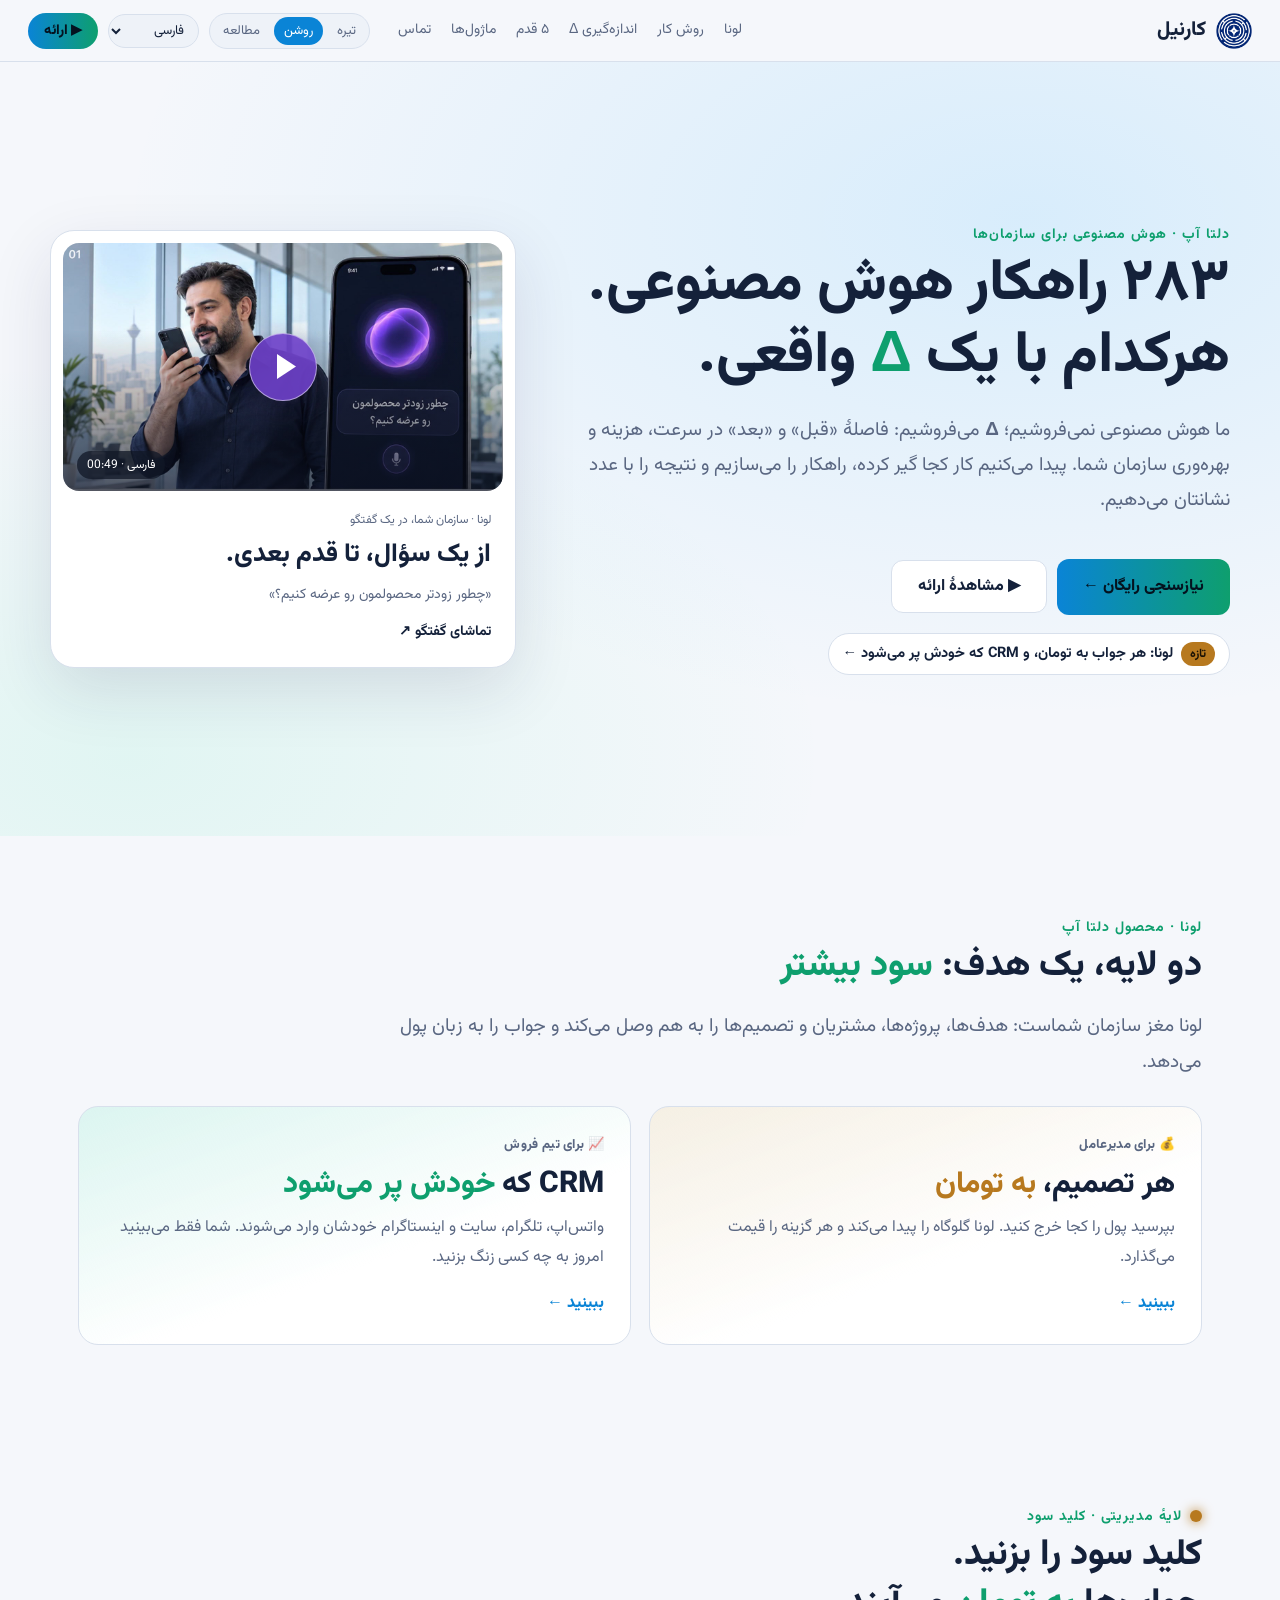
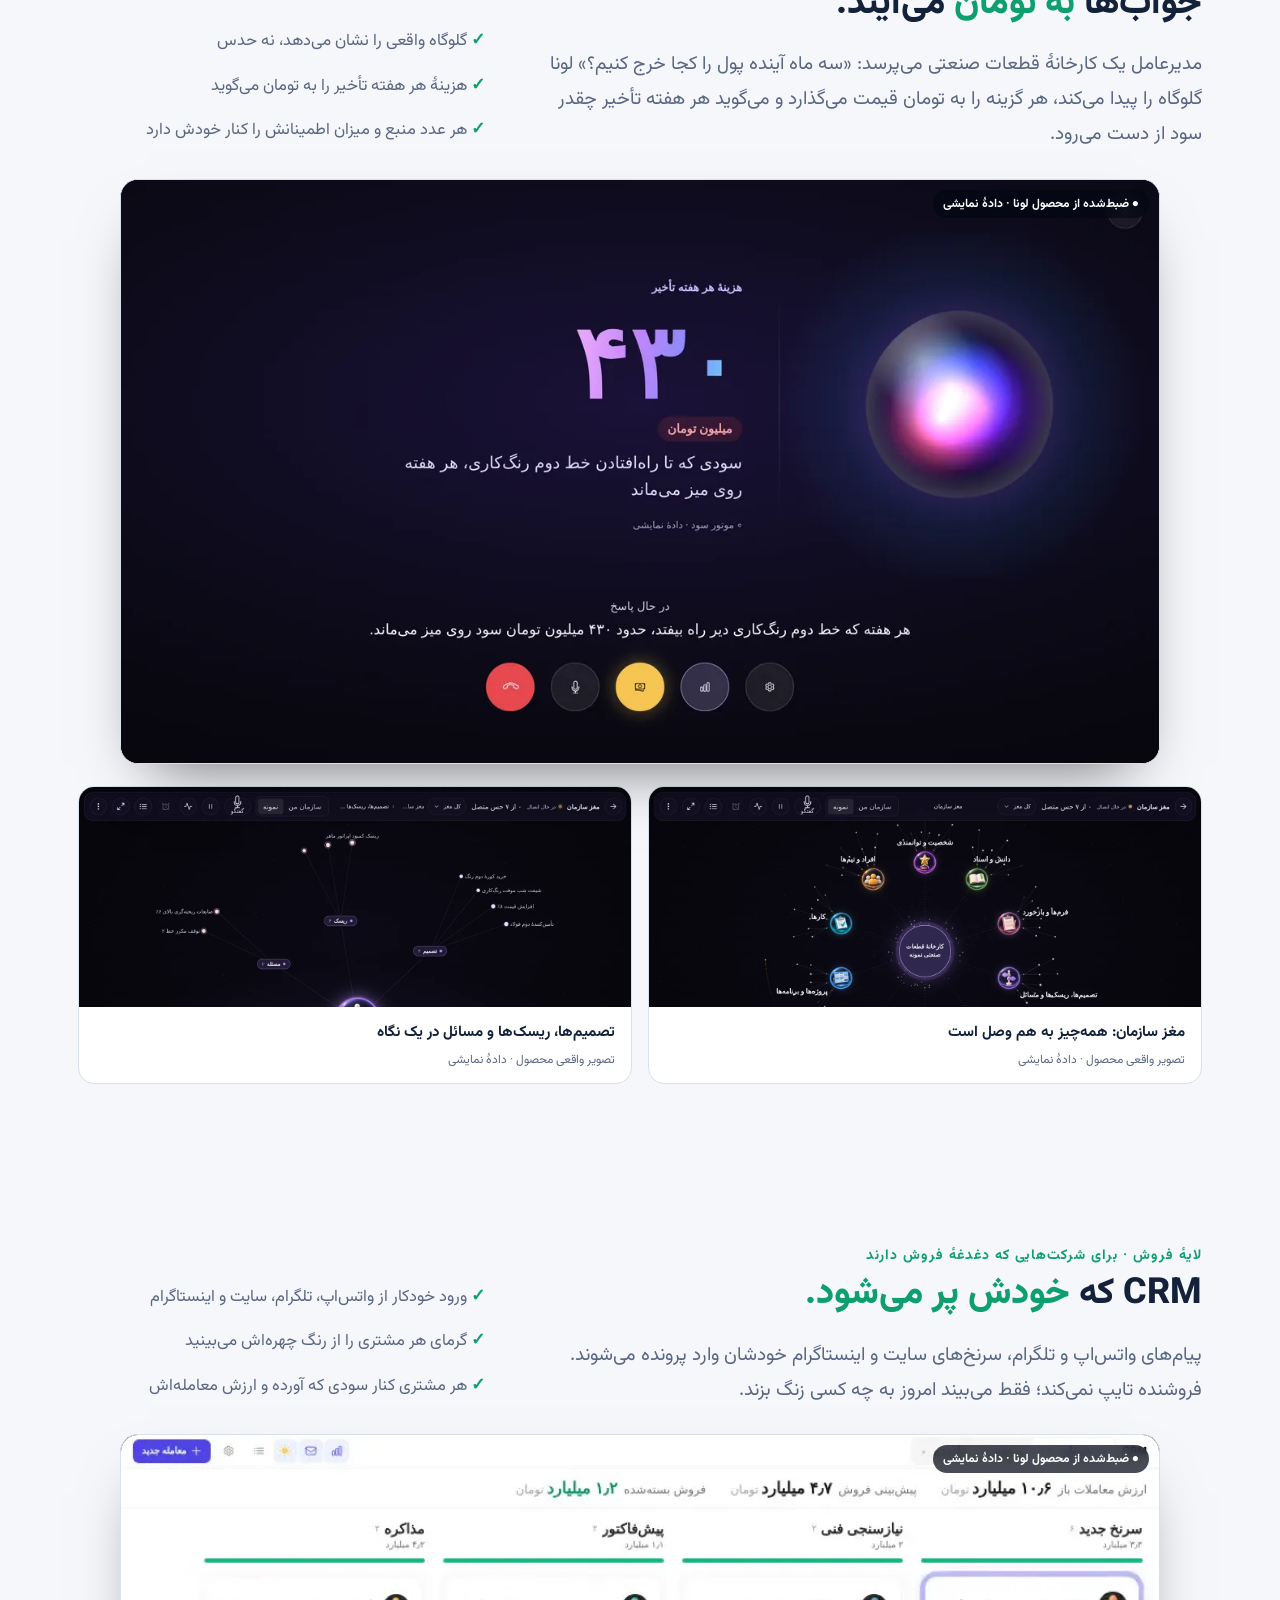
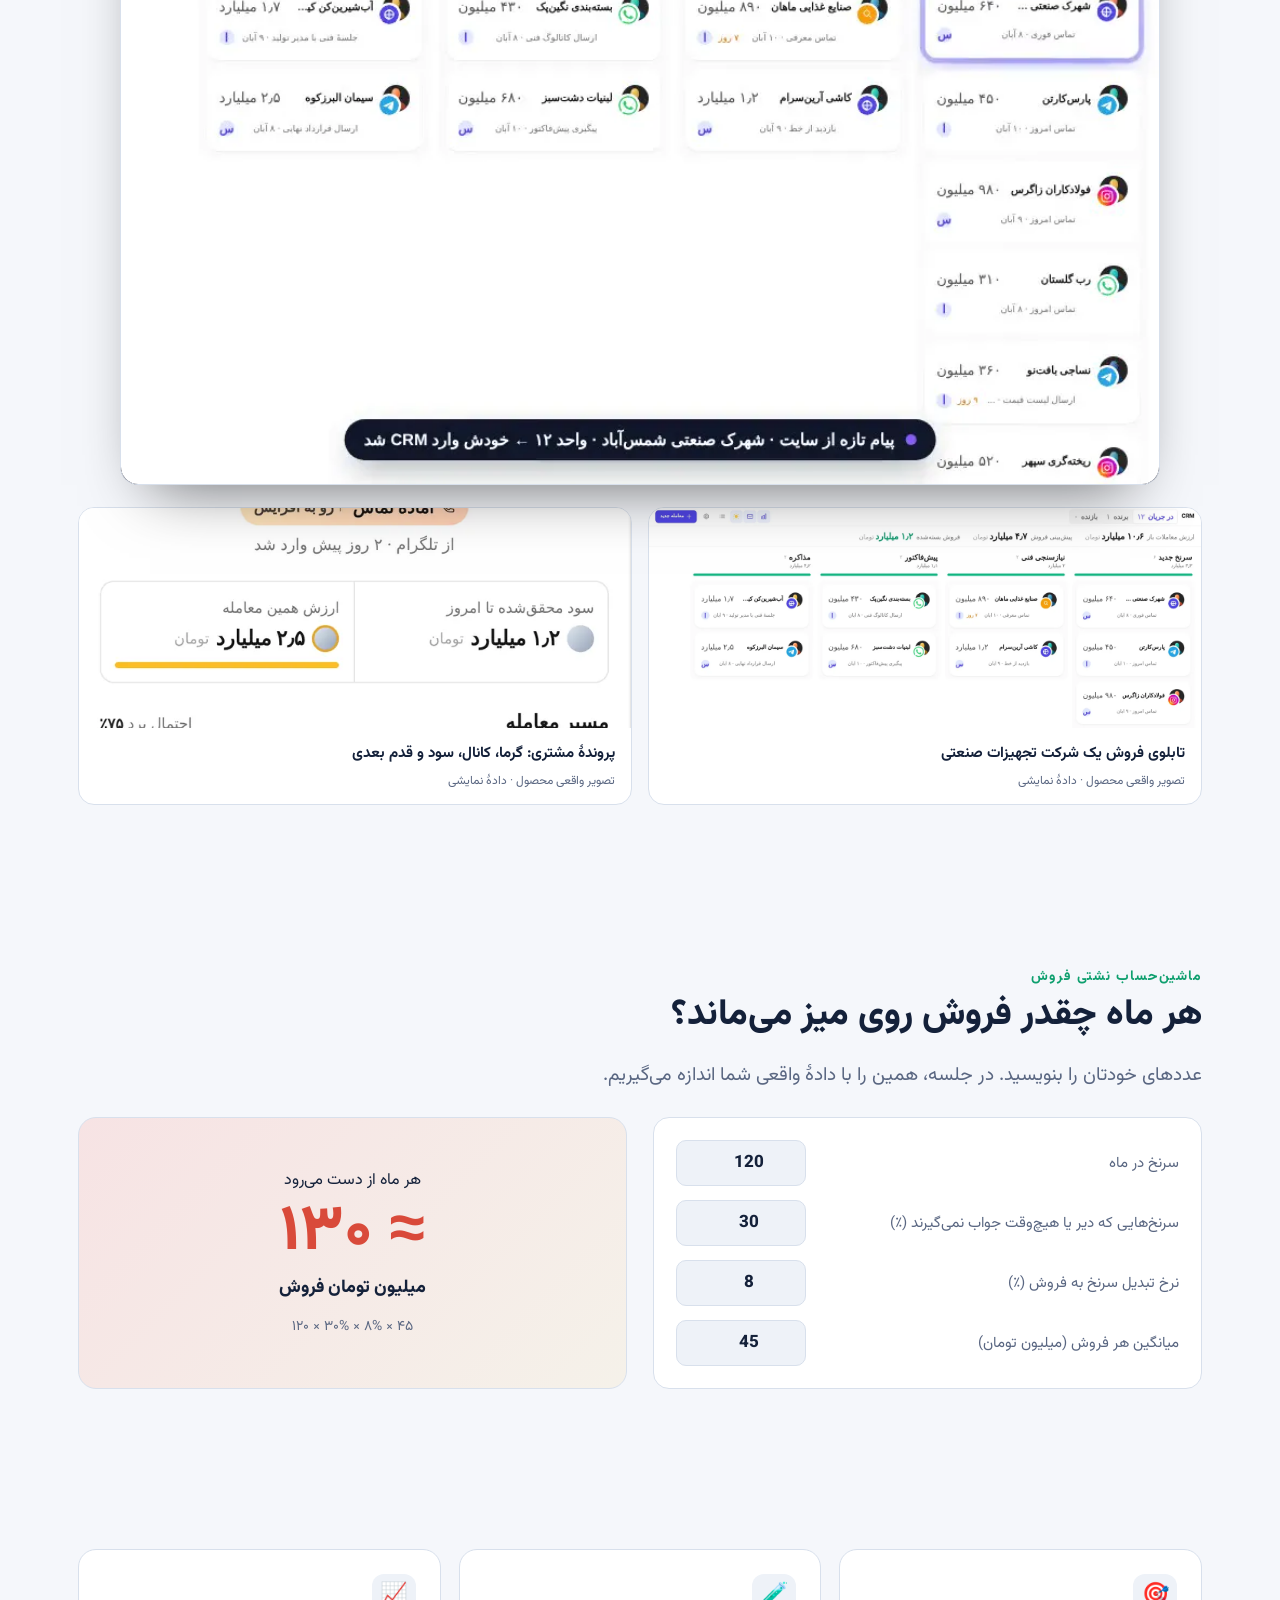
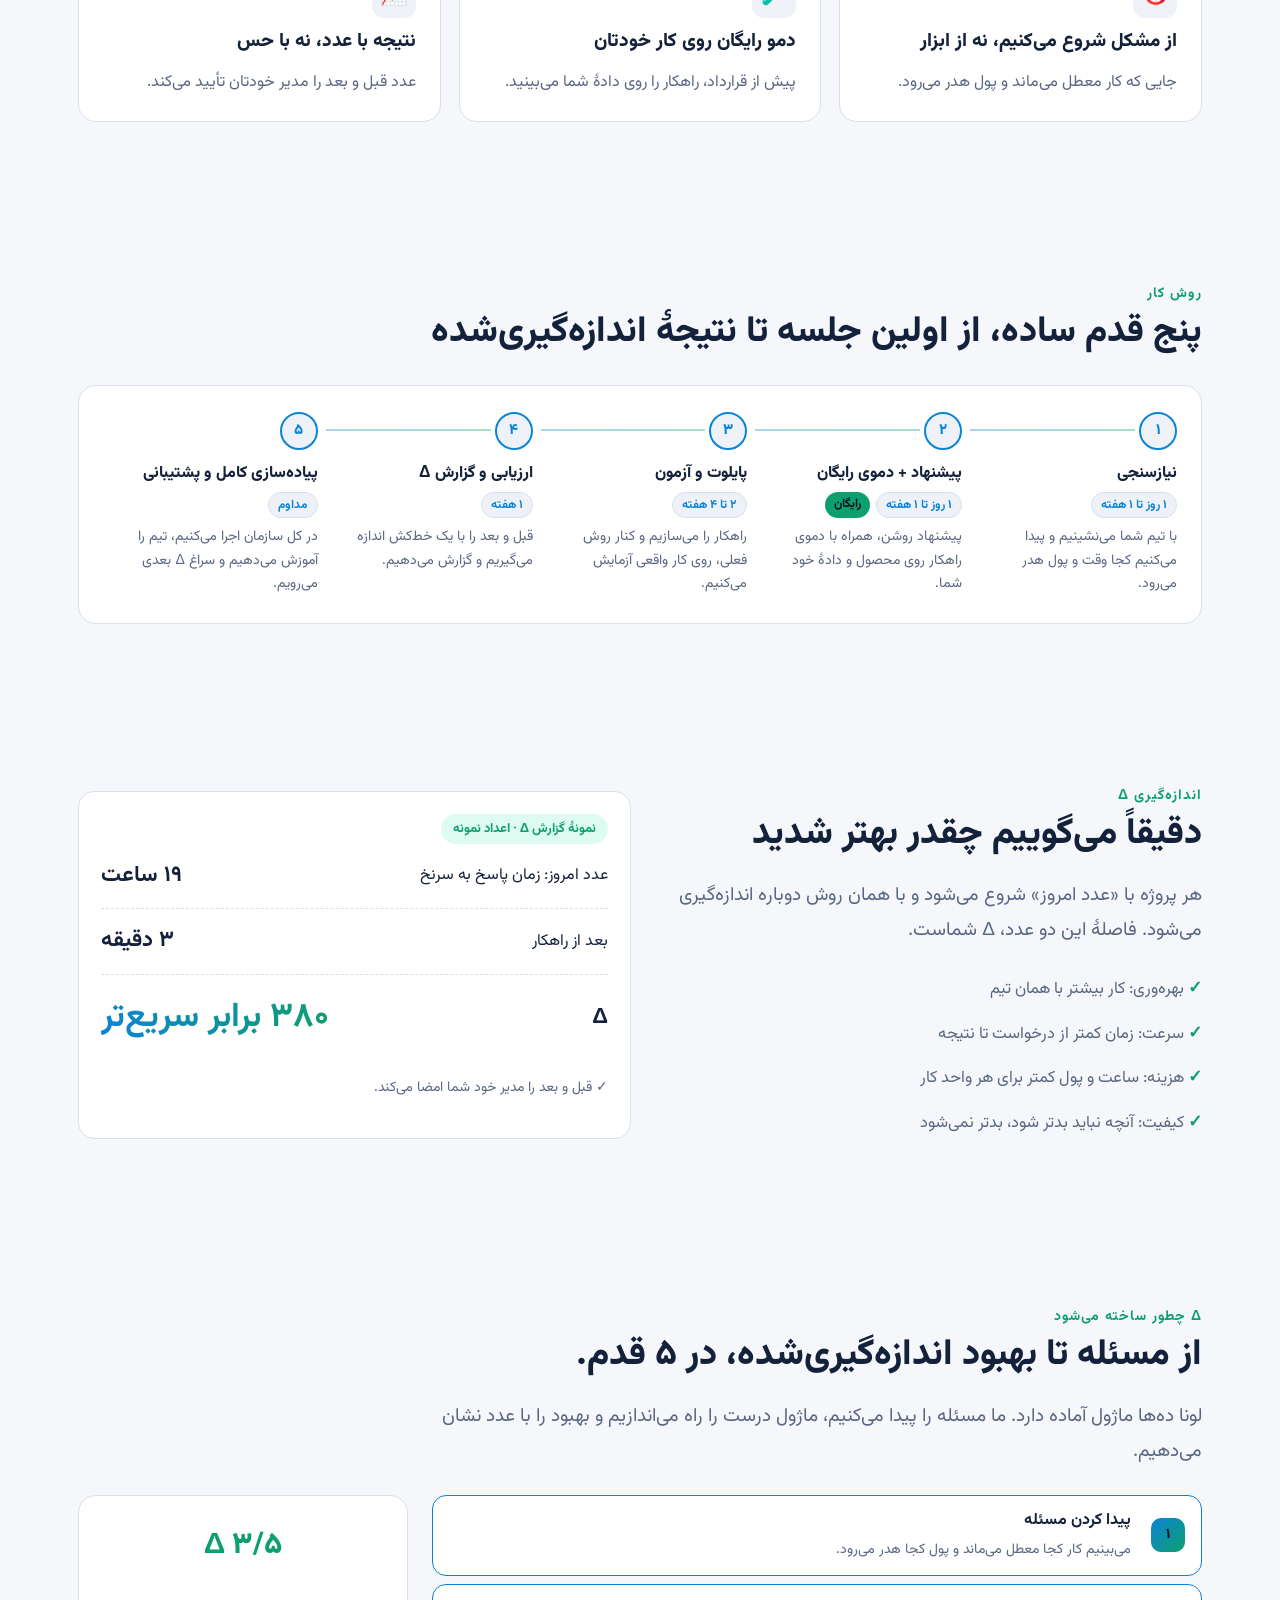
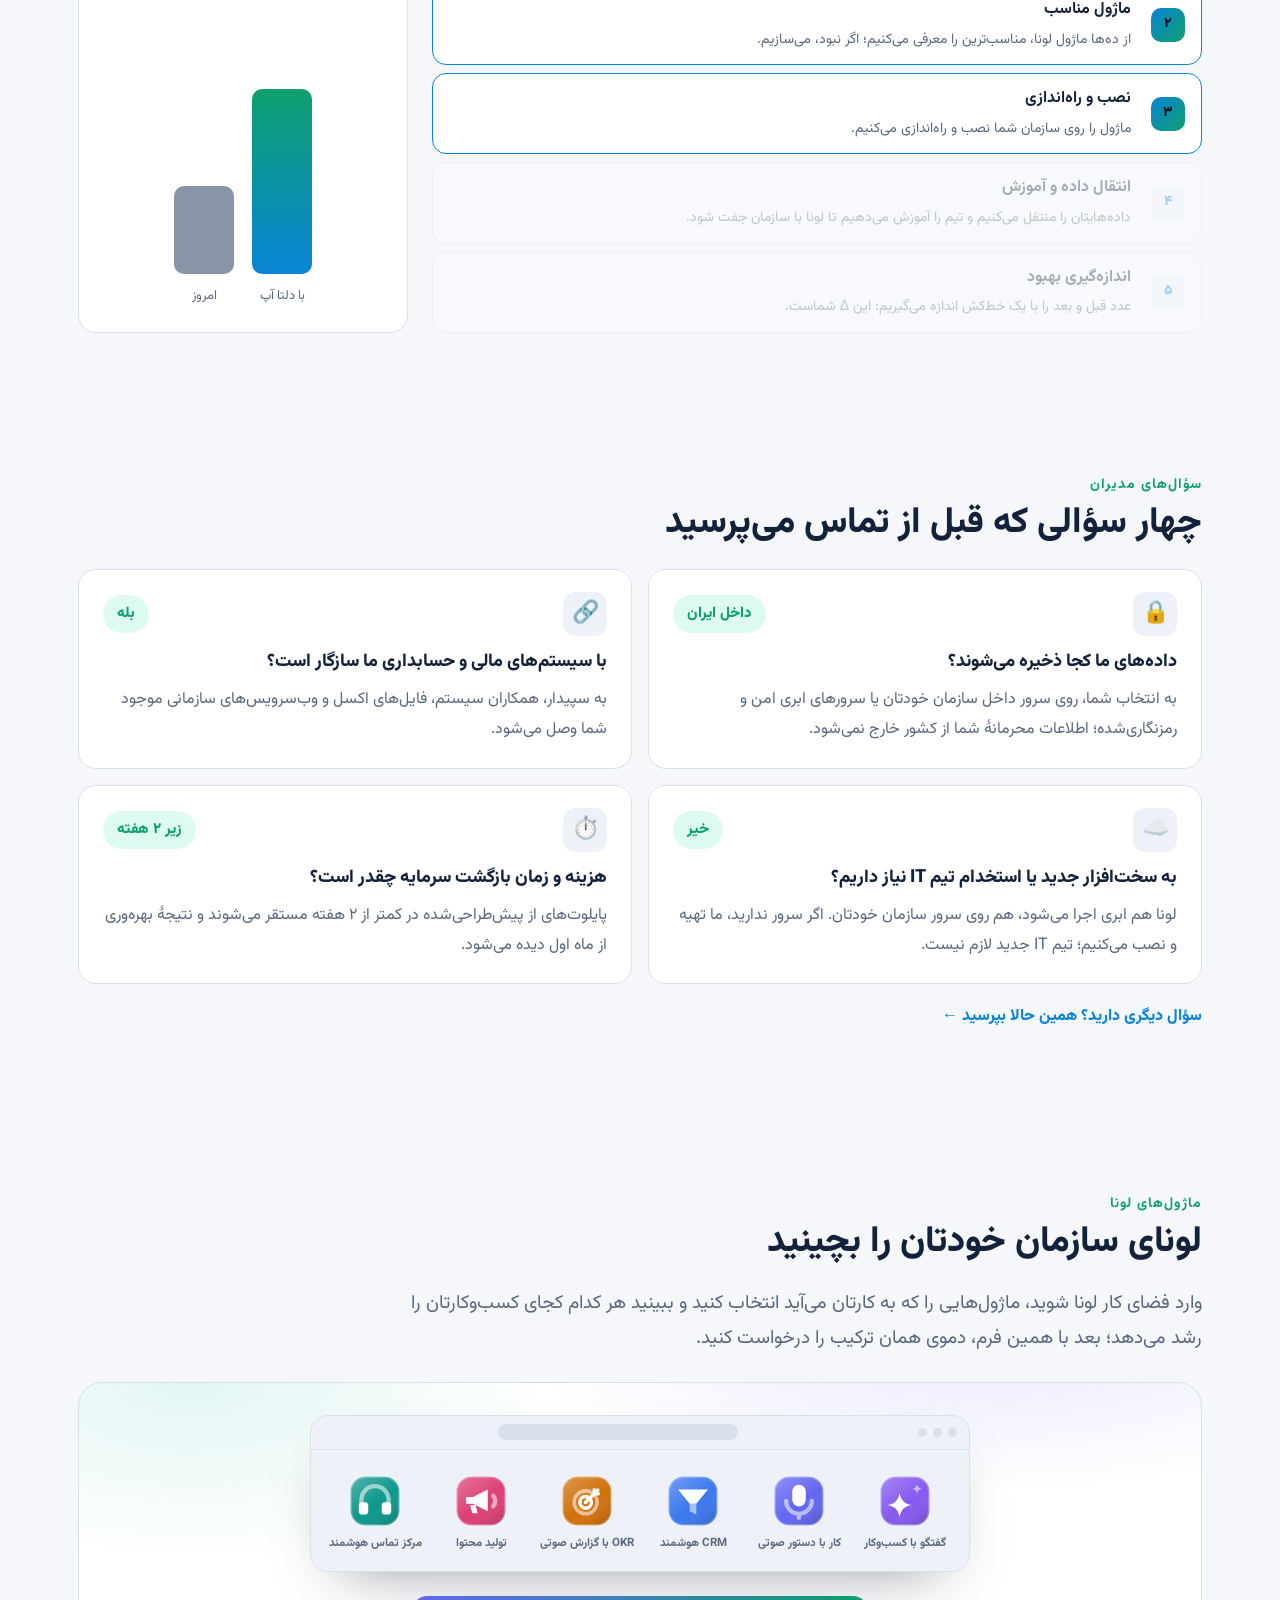
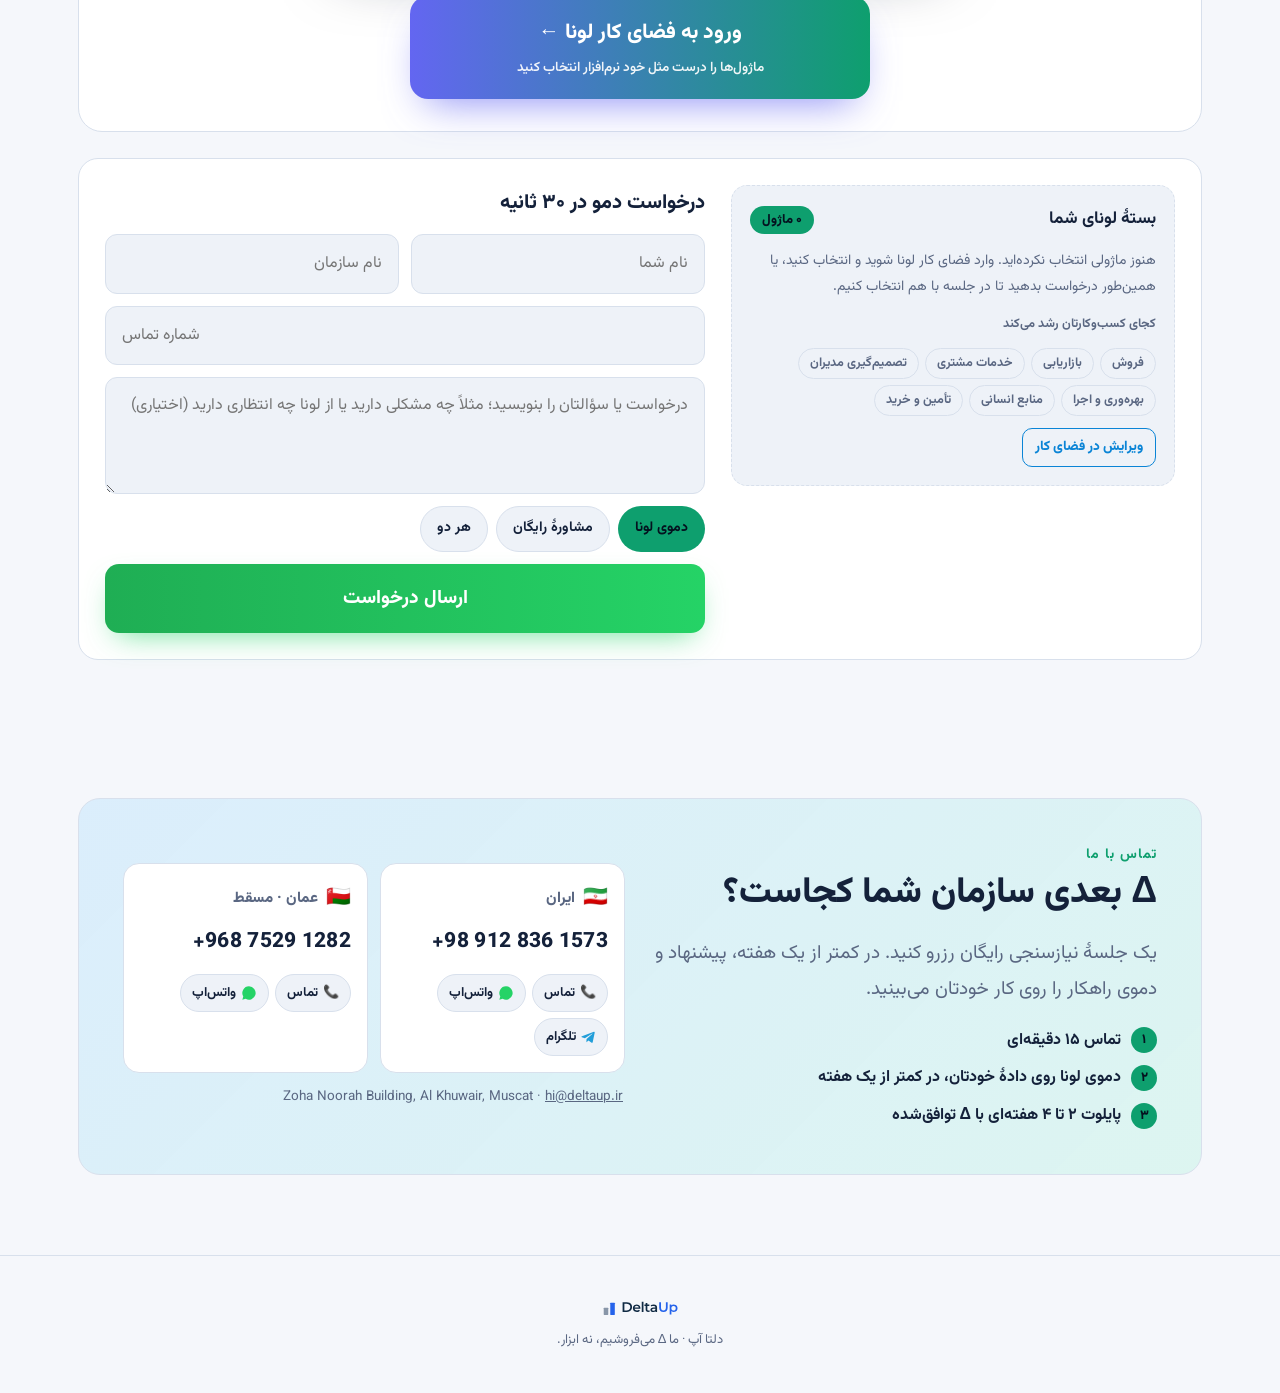
==== commit 7cdb6e9b: "Replace homepage metric card with Luna conversation video" ====
--- a/index.html
+++ b/index.html
@@ -370,6 +370,7 @@
 @media(prefers-reduced-motion:reduce){.lw-side,.lw,.lw-load svg,.bh-icons svg{animation:none}}
 @media print{header.top,#pbar{display:none!important}*{-webkit-print-color-adjust:exact;print-color-adjust:exact}section{break-inside:avoid}}
 </style>
+<link rel="stylesheet" href="luna/launch/player.css">
 </head>
 <body class="fa">
 <svg width="0" height="0" style="position:absolute" aria-hidden="true"><defs><linearGradient id="du-sheen" x1="6" y1="2" x2="34" y2="38" gradientUnits="userSpaceOnUse"><stop offset="0" stop-color="#fff" stop-opacity=".26"/><stop offset=".55" stop-color="#fff" stop-opacity="0"/><stop offset="1" stop-color="#000" stop-opacity=".18"/></linearGradient></defs><symbol id="du-logo" viewBox="0 0 538 160"><g transform="translate(8 32) scale(.42)"><rect x="40" y="112" width="72" height="112" rx="6" fill="var(--logo-grey)"/><rect x="144" y="32" width="72" height="192" rx="6" fill="var(--logo-blue)"/></g><path fill="var(--logo-word)" d="M150.648 41.599999999999994H178.8Q189.10399999999998 41.599999999999994 197.108 45.602Q205.112 49.604 209.52800000000002 56.918Q213.94400000000002 64.232 213.94400000000002 73.8Q213.94400000000002 83.368 209.52800000000002 90.68199999999999Q205.112 97.996 197.108 101.99799999999999Q189.10399999999998 106.0 178.8 106.0H150.648ZM178.248 95.88Q185.332 95.88 190.714 93.166Q196.096 90.452 198.994 85.438Q201.892 80.424 201.892 73.8Q201.892 67.176 198.994 62.162000000000006Q196.096 57.148 190.714 54.434Q185.332 51.72 178.248 51.72H162.608V95.88Z"/><path fill="var(--logo-word)" d="M269.336 85.116H230.788Q231.8 90.544 236.078 93.71799999999999Q240.356 96.892 246.704 96.892Q254.8 96.892 260.044 91.556L266.20799999999997 98.64Q262.896 102.596 257.836 104.62Q252.776 106.644 246.428 106.644Q238.332 106.644 232.168 103.424Q226.004 100.204 222.64600000000002 94.45400000000001Q219.288 88.70400000000001 219.288 81.436Q219.288 74.26 222.554 68.51Q225.82 62.76 231.61599999999999 59.54Q237.412 56.32 244.68 56.32Q251.856 56.32 257.514 59.494Q263.172 62.668 266.346 68.418Q269.52 74.168 269.52 81.712Q269.52 82.908 269.336 85.116ZM230.696 77.48H258.572Q257.836 72.144 254.06400000000002 68.83200000000001Q250.292 65.52000000000001 244.68 65.52000000000001Q239.16 65.52000000000001 235.34199999999998 68.786Q231.524 72.05199999999999 230.696 77.48Z"/><path fill="var(--logo-word)" d="M278.35999999999996 37.736000000000004H289.85999999999996V106.0H278.35999999999996Z"/><path fill="var(--logo-word)" d="M332.28 103.332Q330.256 104.988 327.35799999999995 105.816Q324.4599999999999 106.644 321.23999999999995 106.644Q313.14399999999995 106.644 308.72799999999995 102.412Q304.31199999999995 98.18 304.31199999999995 90.084V66.44H296.21599999999995V57.24H304.31199999999995V46.016H315.81199999999995V57.24H328.96799999999996V66.44H315.81199999999995V89.80799999999999Q315.81199999999995 93.396 317.55999999999995 95.28200000000001Q319.30799999999994 97.168 322.61999999999995 97.168Q326.4839999999999 97.168 329.05999999999995 95.144Z"/><path fill="var(--logo-word)" d="M380.67999999999995 77.20400000000001V106.0H369.82399999999996V100.02Q367.70799999999997 103.24 363.79799999999994 104.94200000000001Q359.8879999999999 106.644 354.36799999999994 106.644Q348.84799999999996 106.644 344.70799999999997 104.75800000000001Q340.5679999999999 102.872 338.31399999999996 99.51400000000001Q336.05999999999995 96.156 336.05999999999995 91.924Q336.05999999999995 85.3 340.98199999999997 81.298Q345.90399999999994 77.29599999999999 356.4839999999999 77.29599999999999H369.17999999999995V76.56Q369.17999999999995 71.408 366.09799999999996 68.648Q363.01599999999996 65.888 356.94399999999996 65.888Q352.8039999999999 65.888 348.8019999999999 67.176Q344.79999999999995 68.464 342.03999999999996 70.76400000000001L337.5319999999999 62.392Q341.39599999999996 59.448 346.82399999999996 57.884Q352.25199999999995 56.32 358.32399999999996 56.32Q369.17999999999995 56.32 374.92999999999995 61.518Q380.67999999999995 66.71600000000001 380.67999999999995 77.20400000000001ZM369.17999999999995 90.636V84.932H357.31199999999995Q347.3759999999999 84.932 347.3759999999999 91.464Q347.3759999999999 94.592 349.8599999999999 96.432Q352.34399999999994 98.272 356.75999999999993 98.272Q361.08399999999995 98.272 364.44199999999995 96.29400000000001Q367.79999999999995 94.316 369.17999999999995 90.636Z"/><path fill="var(--logo-blue)" d="M394.75199999999995 77.94V41.599999999999994H406.71199999999993V77.48Q406.71199999999993 96.432 423.08799999999997 96.432Q439.37199999999996 96.432 439.37199999999996 77.48V41.599999999999994H451.14799999999997V77.94Q451.14799999999997 91.924 443.74199999999996 99.422Q436.33599999999996 106.92 422.9959999999999 106.92Q409.65599999999995 106.92 402.20399999999995 99.422Q394.75199999999995 91.924 394.75199999999995 77.94Z"/><path fill="var(--logo-blue)" d="M516.752 81.436Q516.752 88.888 513.5319999999999 94.638Q510.3119999999999 100.388 504.6539999999999 103.516Q498.9959999999999 106.644 491.81999999999994 106.644Q481.8839999999999 106.644 476.0879999999999 100.02V123.848H464.5879999999999V56.872H475.53599999999994V63.312Q478.3879999999999 59.816 482.57399999999996 58.068Q486.75999999999993 56.32 491.81999999999994 56.32Q498.9959999999999 56.32 504.6539999999999 59.448Q510.3119999999999 62.576 513.5319999999999 68.28Q516.752 73.98400000000001 516.752 81.436ZM505.0679999999999 81.436Q505.0679999999999 74.536 500.97399999999993 70.304Q496.87999999999994 66.072 490.5319999999999 66.072Q486.39199999999994 66.072 483.0799999999999 67.958Q479.7679999999999 69.844 477.8359999999999 73.34Q475.90399999999994 76.836 475.90399999999994 81.436Q475.90399999999994 86.036 477.8359999999999 89.53200000000001Q479.7679999999999 93.028 483.0799999999999 94.914Q486.39199999999994 96.8 490.5319999999999 96.8Q496.87999999999994 96.8 500.97399999999993 92.568Q505.0679999999999 88.336 505.0679999999999 81.436Z"/></symbol></svg>
@@ -399,13 +400,9 @@
     <div><a class="btn" href="#build"><span class="fa">نیازسنجی رایگان ←</span><span class="en">Free needs assessment →</span><span class="de">Kostenlose Bedarfsanalyse →</span><span class="fr">Analyse des besoins gratuite →</span><span class="ar">تقييم احتياجات مجاني ←</span></a><button class="btn ghost" onclick="present(0)">▶ <span class="fa">مشاهدهٔ ارائه</span><span class="en">Watch the presentation</span><span class="de">Präsentation ansehen</span><span class="fr">Voir la présentation</span><span class="ar">شاهد العرض</span></button></div>
     <a class="newpill" href="#luna"><b><span class="fa">تازه</span><span class="en">New</span><span class="ar">جديد</span><span class="de">Neu</span><span class="fr">Nouveau</span></b><span class="fa">لونا: هر جواب به تومان، و CRM که خودش پر می‌شود ←</span><span class="en">Luna: answers in money, and a CRM that fills itself →</span><span class="ar">Luna: إجابات بالمال، ونظام CRM يملأ نفسه ←</span><span class="de">Luna: Antworten in Geld und ein CRM, das sich selbst füllt →</span><span class="fr">Luna : des réponses en argent, et un CRM qui se remplit tout seul →</span></a>
   </div>
-  <div class="card big">
-    <div class="n"><span class="fa">۲۸۳</span><span class="en">283</span><span class="de">283</span><span class="fr">283</span><span class="ar">٢٨٣</span></div>
-    <div class="t"><span class="fa">راهکار هوش مصنوعی پیاده‌سازی‌شده</span><span class="en">AI solutions delivered to organizations</span><span class="de">KI-Lösungen für Unternehmen umgesetzt</span><span class="fr">solutions d’IA livrées à des organisations</span><span class="ar">حلاً بالذكاء الاصطناعي نُفِّذت للمؤسسات</span></div>
-    <div class="bars"><i class="g"></i><i class="bl"></i></div>
-    <div class="blab"><span><span class="fa">قبل</span><span class="en">Before</span><span class="de">Vorher</span><span class="fr">Avant</span><span class="ar">قبل</span></span><span><span class="fa">بعد</span><span class="en">After</span><span class="de">Nachher</span><span class="fr">Après</span><span class="ar">بعد</span></span></div>
-    <p class="sub" style="margin-top:10px"><span class="fa">هر پروژه یک سؤال دارد: چقدر بهتر شد؟</span><span class="en">Every project answers one question: how much better did it get?</span><span class="de">Jedes Projekt beantwortet eine Frage: Wie viel besser ist es geworden?</span><span class="fr">Chaque projet répond à une question : à quel point est-ce mieux ?</span><span class="ar">كل مشروع يجيب عن سؤال واحد: كم تحسّن الأداء؟</span></p>
-  </div>
+  <figure class="launch-film">
+<a class="launch-film__poster" href="luna/launch/film.mp4" data-launch-film aria-label="تماشای گفتگو · Watch the conversation"><img src="luna/launch/poster.jpg" width="1280" height="720" alt="مدیر در حال گفتگو با لونا روی موبایل · A manager speaking with Luna on his phone" fetchpriority="high"><span class="launch-film__play" aria-hidden="true"><svg width="25" height="29" viewBox="0 0 25 29" fill="currentColor"><path d="M4 2L23 14.5L4 27Z"/></svg></span><span class="launch-film__time">00:49 · فارسی</span></a>
+<figcaption><p class="launch-film__eyebrow"><span class="fa">لونا · سازمان شما، در یک گفتگو</span><span class="en">LUNA · YOUR ORGANIZATION, ONE CONVERSATION</span><span class="de">LUNA · IHRE ORGANISATION IM GESPRÄCH</span><span class="fr">LUNA · VOTRE ORGANISATION EN UNE CONVERSATION</span><span class="ar">لونا · مؤسستك في محادثة واحدة</span></p><h2><span class="fa">از یک سؤال، تا قدم بعدی.</span><span class="en">One question. A clear next step.</span><span class="de">Eine Frage. Ein klarer nächster Schritt.</span><span class="fr">Une question. Une prochaine étape claire.</span><span class="ar">سؤال واحد. خطوة تالية واضحة.</span></h2><p class="launch-film__description"><span class="fa">«چطور زودتر محصولمون رو عرضه کنیم؟»</span><span class="en">“What would help us launch sooner?”</span><span class="de">„Wie können wir früher starten?“</span><span class="fr">« Comment lancer notre produit plus tôt ? »</span><span class="ar">«كيف نطلق منتجنا أسرع؟»</span></p><a class="launch-film__watch" href="luna/launch/film.mp4" data-launch-film><span class="fa">تماشای گفتگو</span><span class="en">Watch the conversation</span><span class="de">Gespräch ansehen</span><span class="fr">Voir la conversation</span><span class="ar">شاهد المحادثة</span> ↗︎</a></figcaption></figure>
 </section>
 
 <section id="luna">
@@ -842,5 +839,6 @@
  .then(function(r){if(!r.ok)throw 0;var nm=(d.get("name")||"").trim();f.reset();f.classList.add("sent");var m=document.getElementById("lf-msg");m.hidden=false;m.className="lf-msg lf-ok";m.innerHTML="<b>"+OKT[lang][0].replace("{n}",nm.replace(/[<>&]/g,""))+"</b><span>"+OKT[lang][1]+"</span>";m.scrollIntoView({block:"center",behavior:"smooth"})})
  .catch(function(){var m=document.getElementById("lf-msg");m.hidden=false;m.innerHTML="";var l=document.createElement("a");l.className="lf-send";l.style.textDecoration="none";l.target="_blank";l.rel="noopener";l.href="https://wa.me/989306952808?text="+encodeURIComponent(t);l.textContent=lang=="fa"?"ارسال درخواست از واتس‌اپ ←":"Send via WhatsApp →";m.appendChild(l)}).then(function(){b.disabled=false})};})();
 </script>
+<dialog id="launch-film-dialog" class="launch-film-dialog" aria-labelledby="launch-film-title"><div class="launch-film-dialog__bar"><h2 id="launch-film-title"><span class="fa">تماشای گفتگو</span><span class="en">Watch the conversation</span><span class="de">Gespräch ansehen</span><span class="fr">Voir la conversation</span><span class="ar">شاهد المحادثة</span></h2><button type="button" aria-label="بستن · Close">×</button></div><video controls playsinline preload="none" poster="luna/launch/poster.jpg"><track kind="captions" src="luna/launch/captions.fa.vtt" srclang="fa" label="فارسی"><span class="fa">تماشای گفتگو</span><span class="en">Watch the conversation</span><span class="de">Gespräch ansehen</span><span class="fr">Voir la conversation</span><span class="ar">شاهد المحادثة</span></video><p class="launch-film-dialog__note"><span class="fa">سناریوی نمایشی · صدا به زبان فارسی</span><span class="en">Illustrative scenario · Persian audio</span><span class="de">Beispielszenario · Persischer Ton</span><span class="fr">Scénario illustratif · Audio en persan</span><span class="ar">سيناريو توضيحي · صوت بالفارسية</span></p></dialog><script src="luna/launch/player.js" defer></script>
 </body>
 </html>
--- a/luna/launch/player.css
+++ b/luna/launch/player.css
@@ -0,0 +1,12 @@
+.launch-film{margin:0;min-width:0;border:1px solid var(--line);border-radius:24px;background:var(--panel);padding:12px;box-shadow:0 22px 65px rgba(35,29,80,.12)}
+.launch-film__poster{display:block;position:relative;overflow:hidden;border-radius:16px;aspect-ratio:16/9;background:#111827;color:white;text-decoration:none}
+.launch-film__poster img{width:100%;height:100%;object-fit:cover;display:block;transition:transform .3s ease}
+.launch-film__poster:after{content:'';position:absolute;inset:0;background:linear-gradient(0deg,rgba(10,15,30,.7),transparent 65%)}
+.launch-film__play{position:absolute;z-index:1;inset:50% auto auto 50%;transform:translate(-50%,-50%);display:grid;place-items:center;width:68px;height:68px;border:1px solid #ffffff80;border-radius:50%;background:#6d40c9e8;box-shadow:0 6px 35px #140c3655;font-size:24px;padding-left:4px}
+.launch-film__time{position:absolute;z-index:1;bottom:12px;left:14px;font-size:12px;background:#111827bd;border-radius:20px;padding:3px 10px;direction:ltr}
+.launch-film__poster:hover img{transform:scale(1.025)}
+.launch-film a:focus-visible,.launch-film-dialog button:focus-visible{outline:3px solid var(--acc);outline-offset:4px}
+.launch-film figcaption{padding:18px 12px 8px;text-align:start}.launch-film__eyebrow{font-size:12px;color:var(--mute);margin:0 0 5px}.launch-film h2{font-size:clamp(20px,2vw,27px);line-height:1.55;margin:0 0 7px}.launch-film__description{font-size:14px;color:var(--mute);margin:0}.launch-film__watch{font-size:14px;font-weight:700;color:var(--text);display:inline-block;margin-top:12px;text-decoration:none}
+.launch-film-dialog{width:min(1000px,94vw);max-height:92dvh;overflow:auto;padding:14px;border:1px solid var(--line);border-radius:20px;background:var(--panel);color:var(--text)}
+.launch-film-dialog::backdrop{background:#050914dc;backdrop-filter:blur(8px)}.launch-film-dialog__bar{display:flex;justify-content:space-between;align-items:center;gap:16px;padding:0 4px 12px}.launch-film-dialog__bar h2{font-size:17px;margin:0}.launch-film-dialog button{border:1px solid var(--line);border-radius:50%;background:var(--panel2);color:var(--text);width:40px;height:40px;font-size:26px;cursor:pointer}.launch-film-dialog video{display:block;width:100%;max-height:70dvh;background:#000;border-radius:10px}.launch-film-dialog__note{font-size:12px;color:var(--mute);margin:10px 4px 0}
+@media(prefers-reduced-motion:reduce){.launch-film__poster img{transition:none}.launch-film__poster:hover img{transform:none}}
